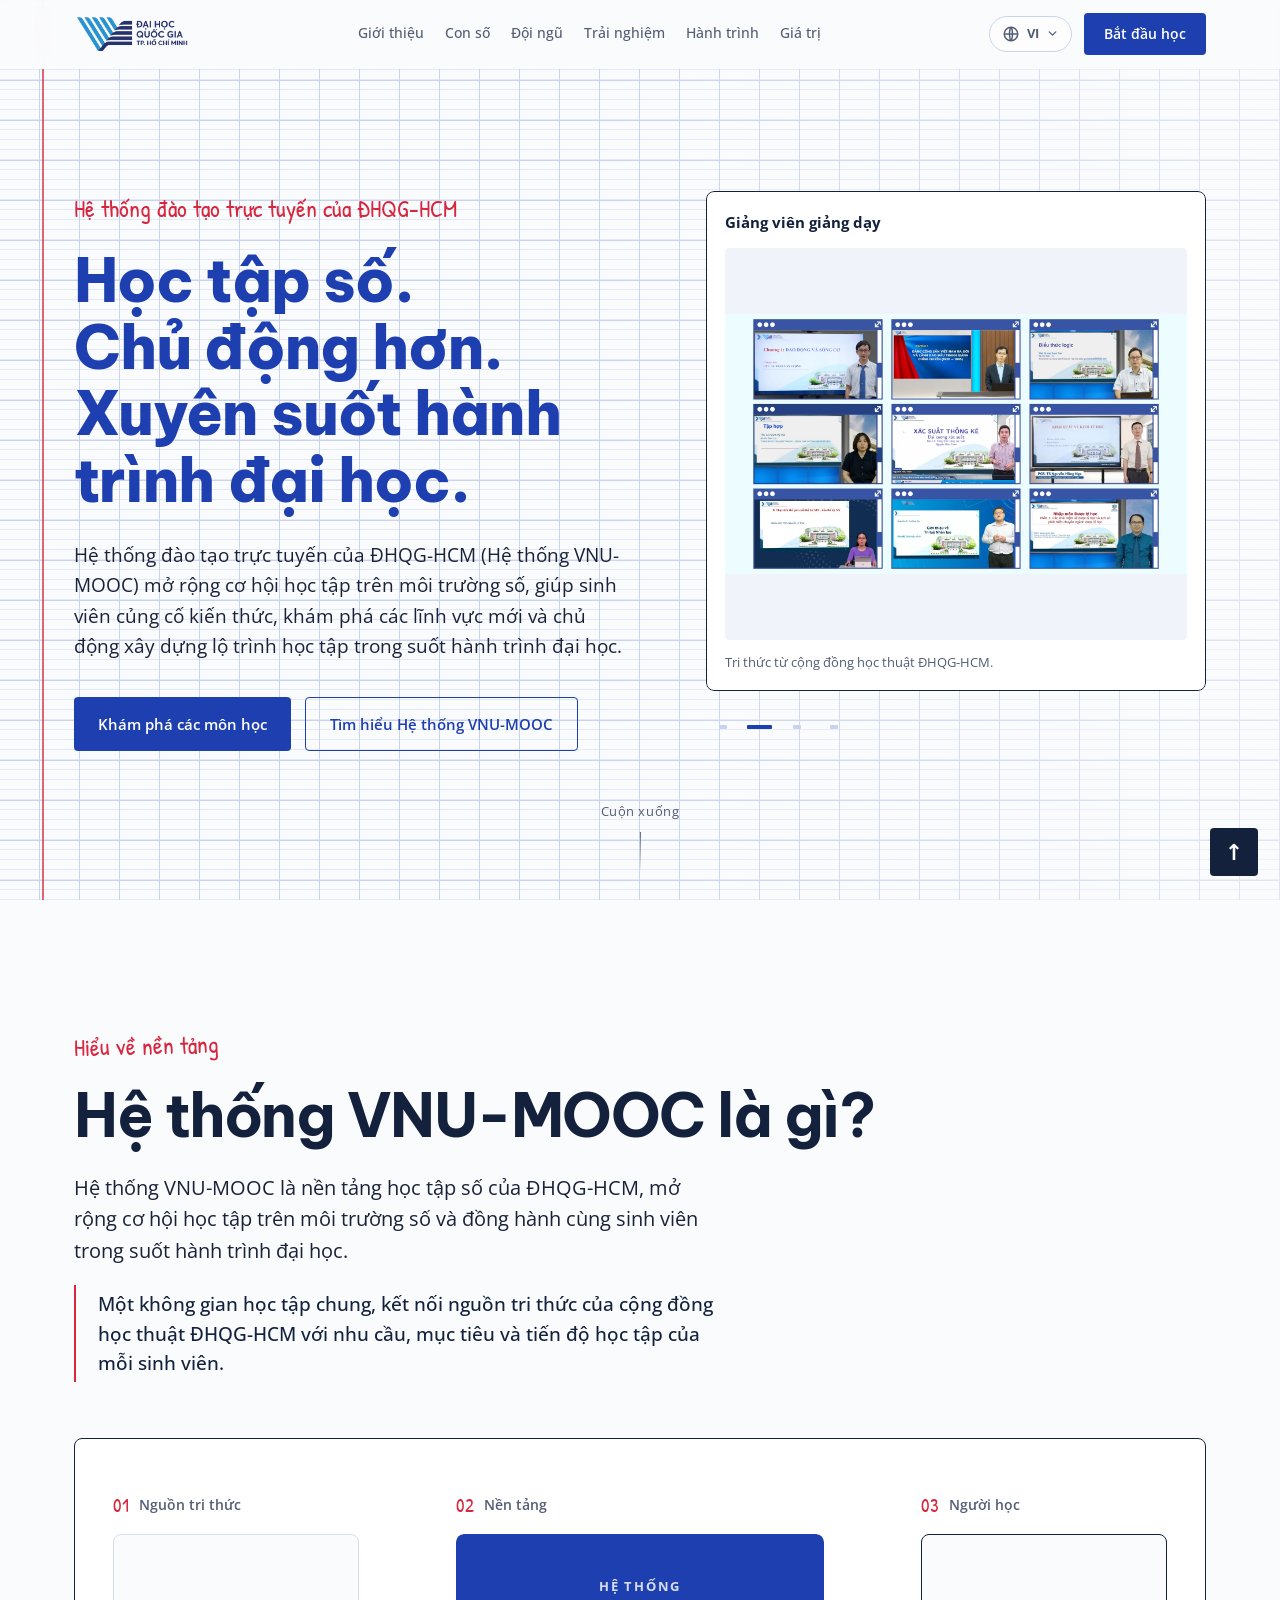
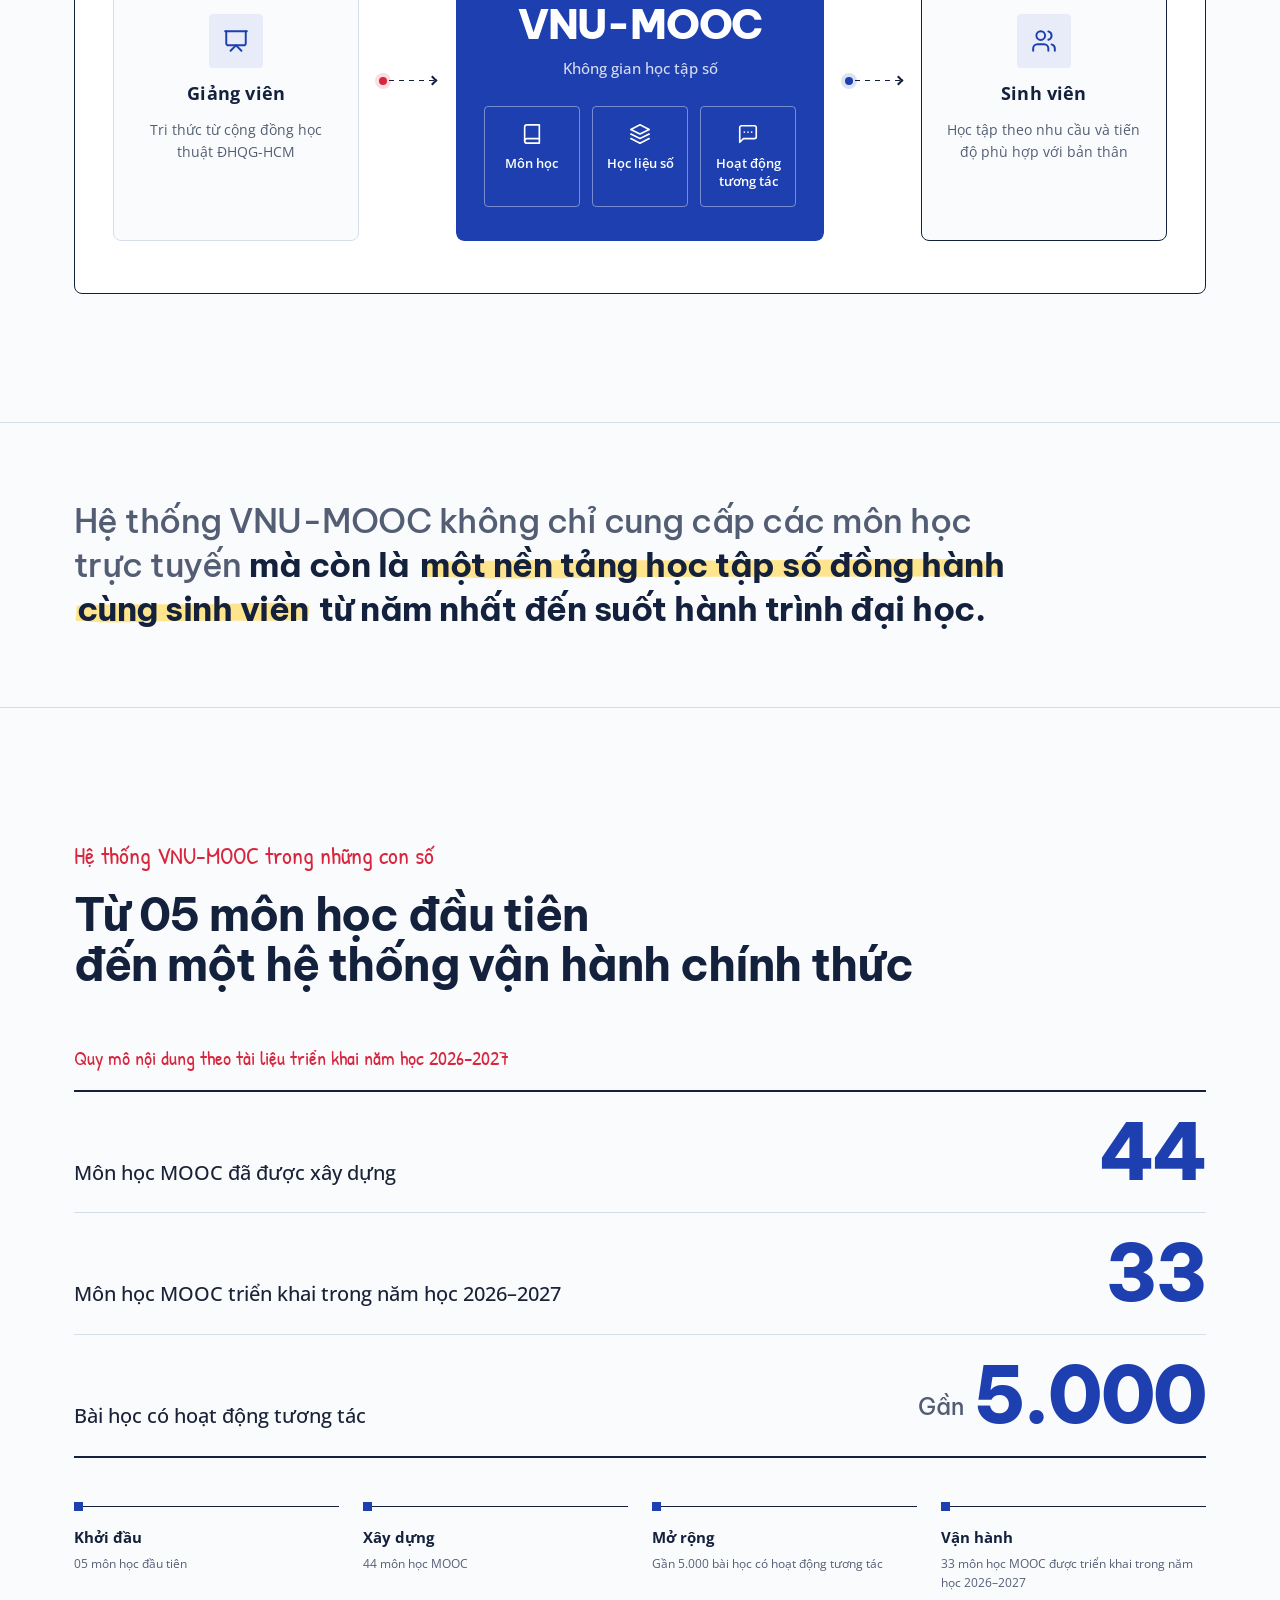
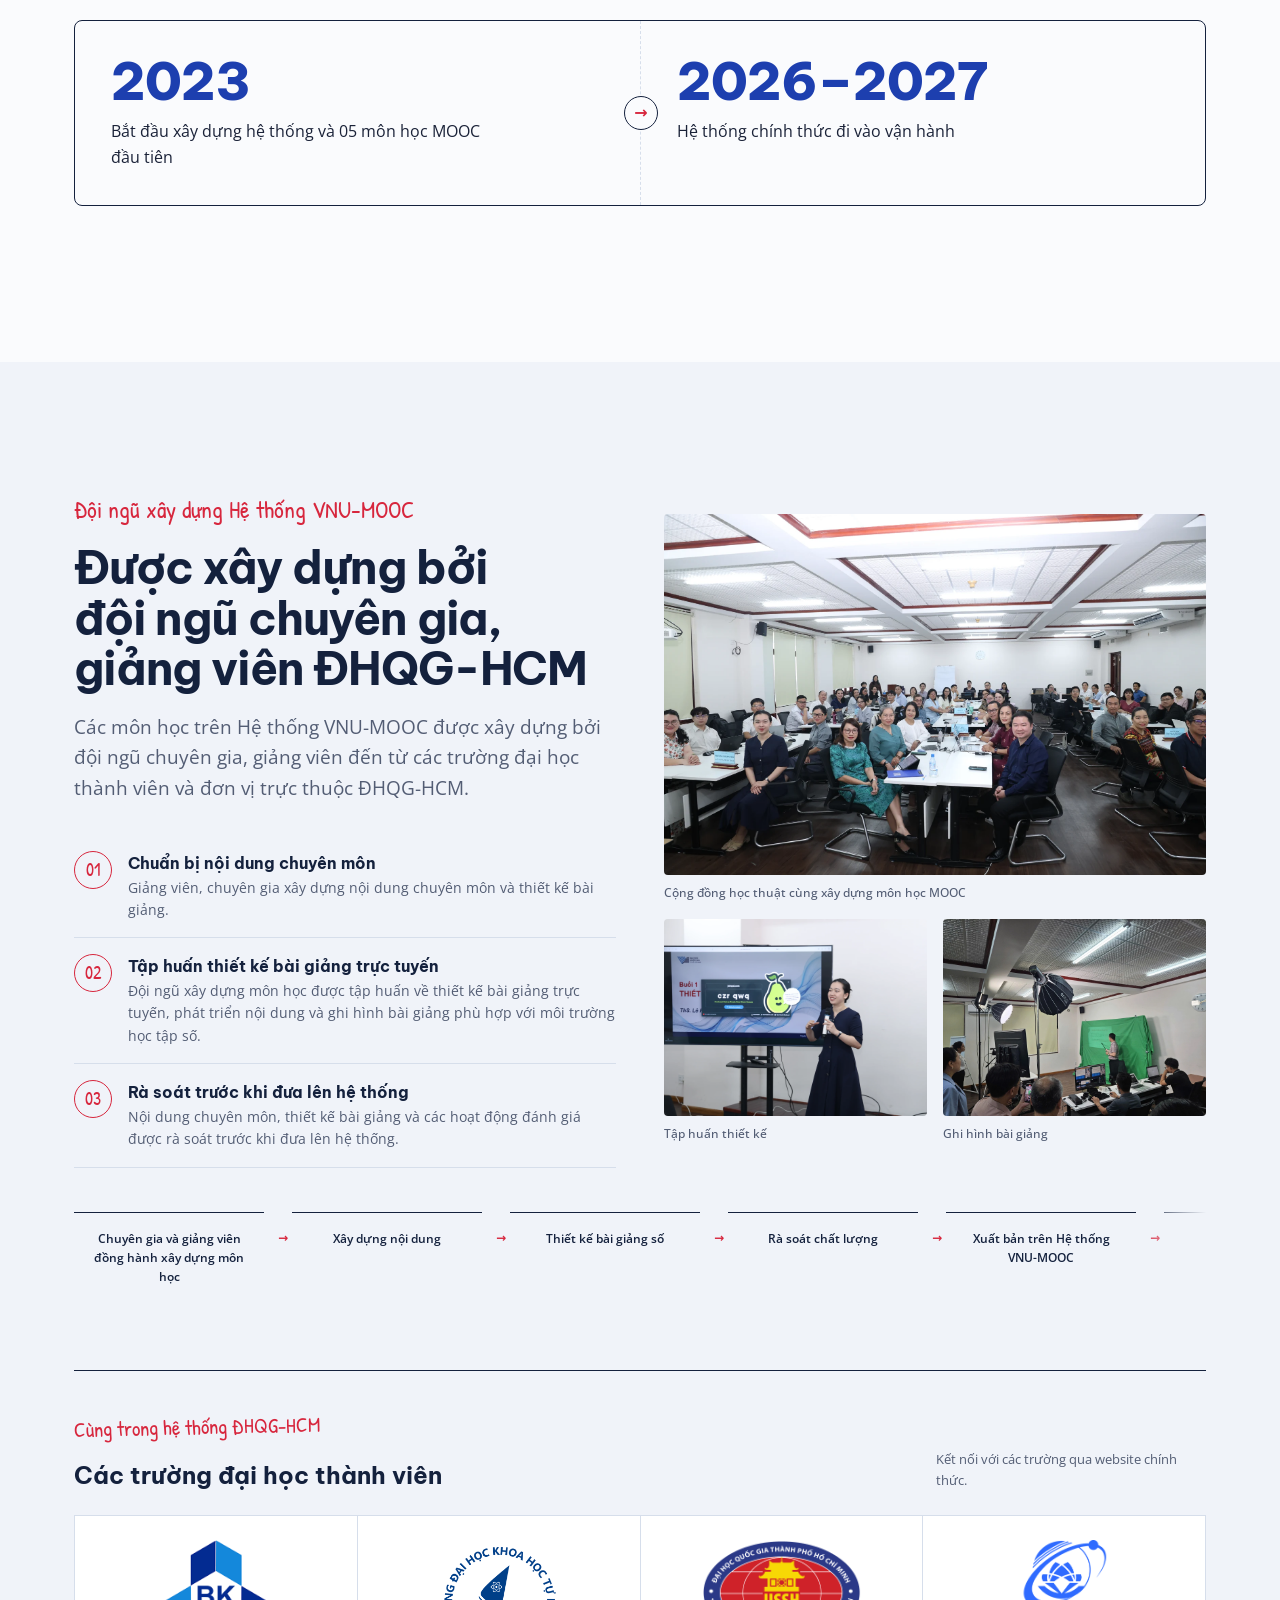
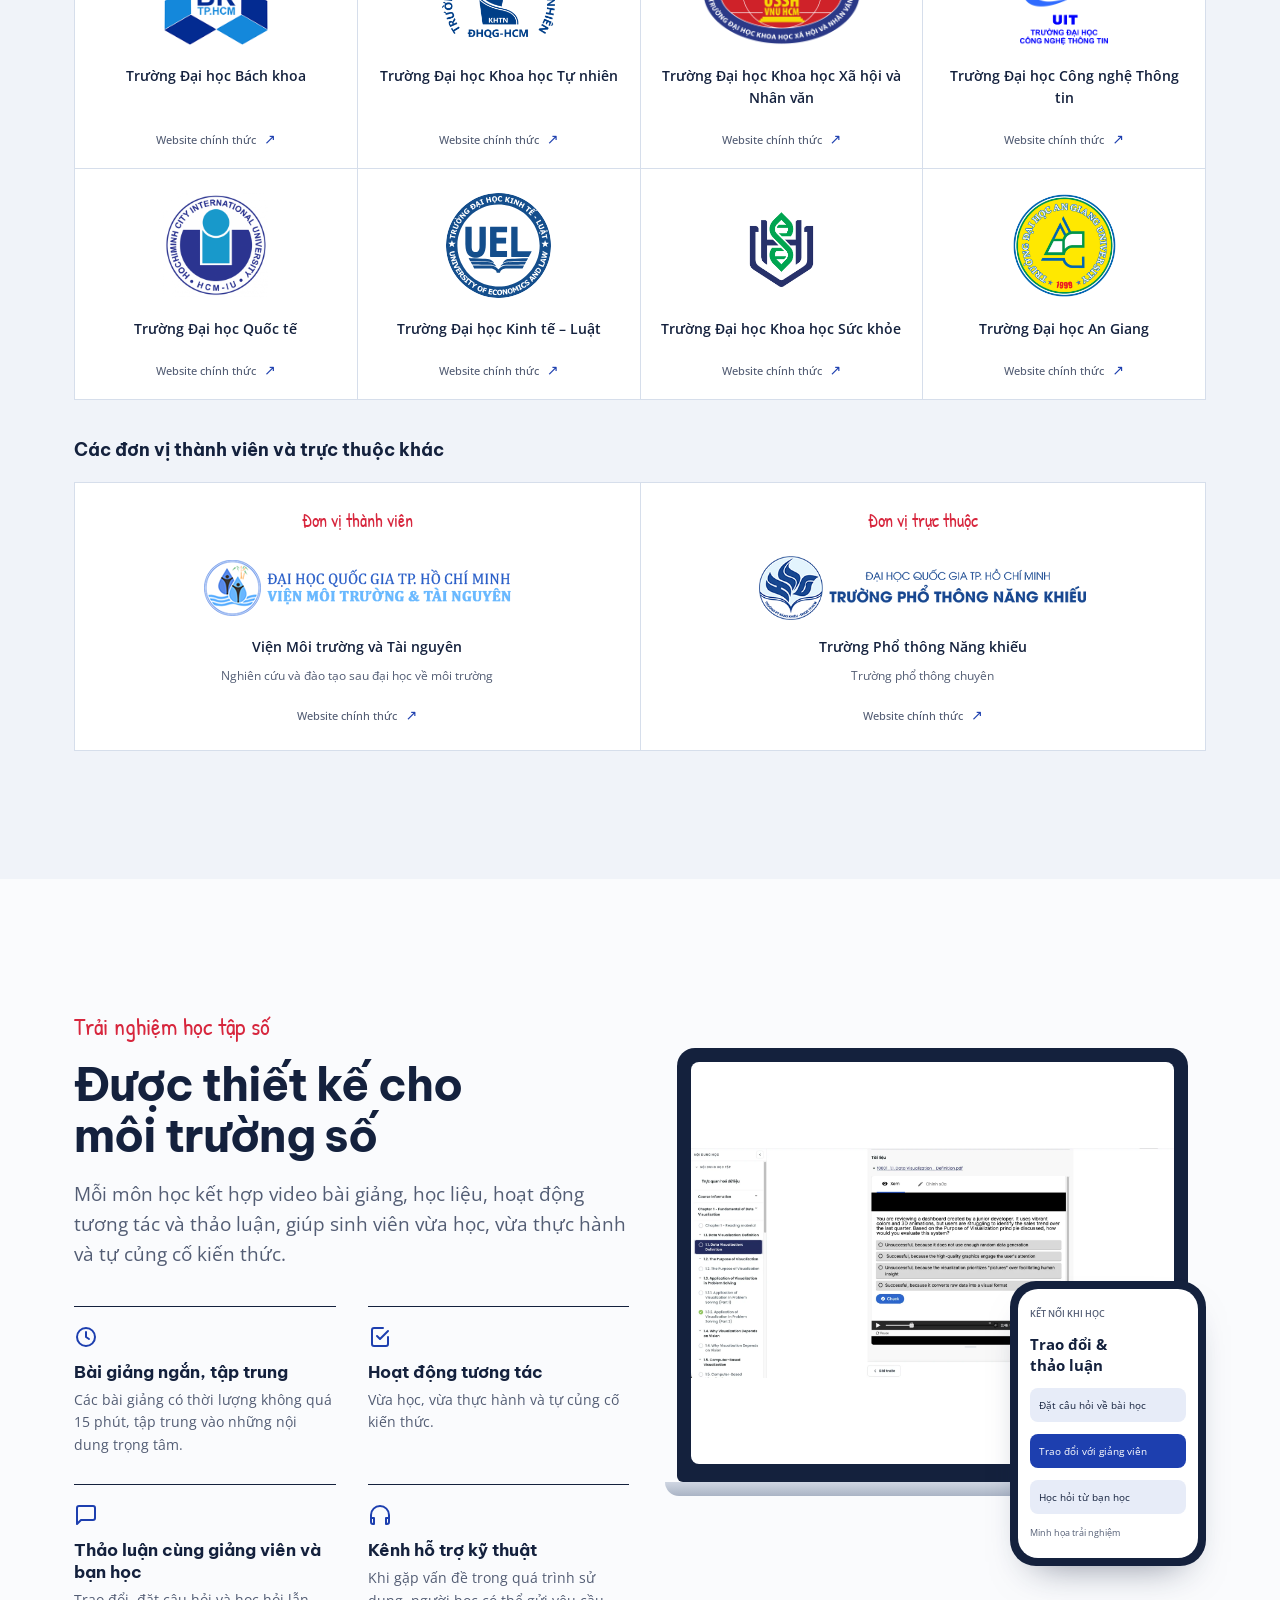
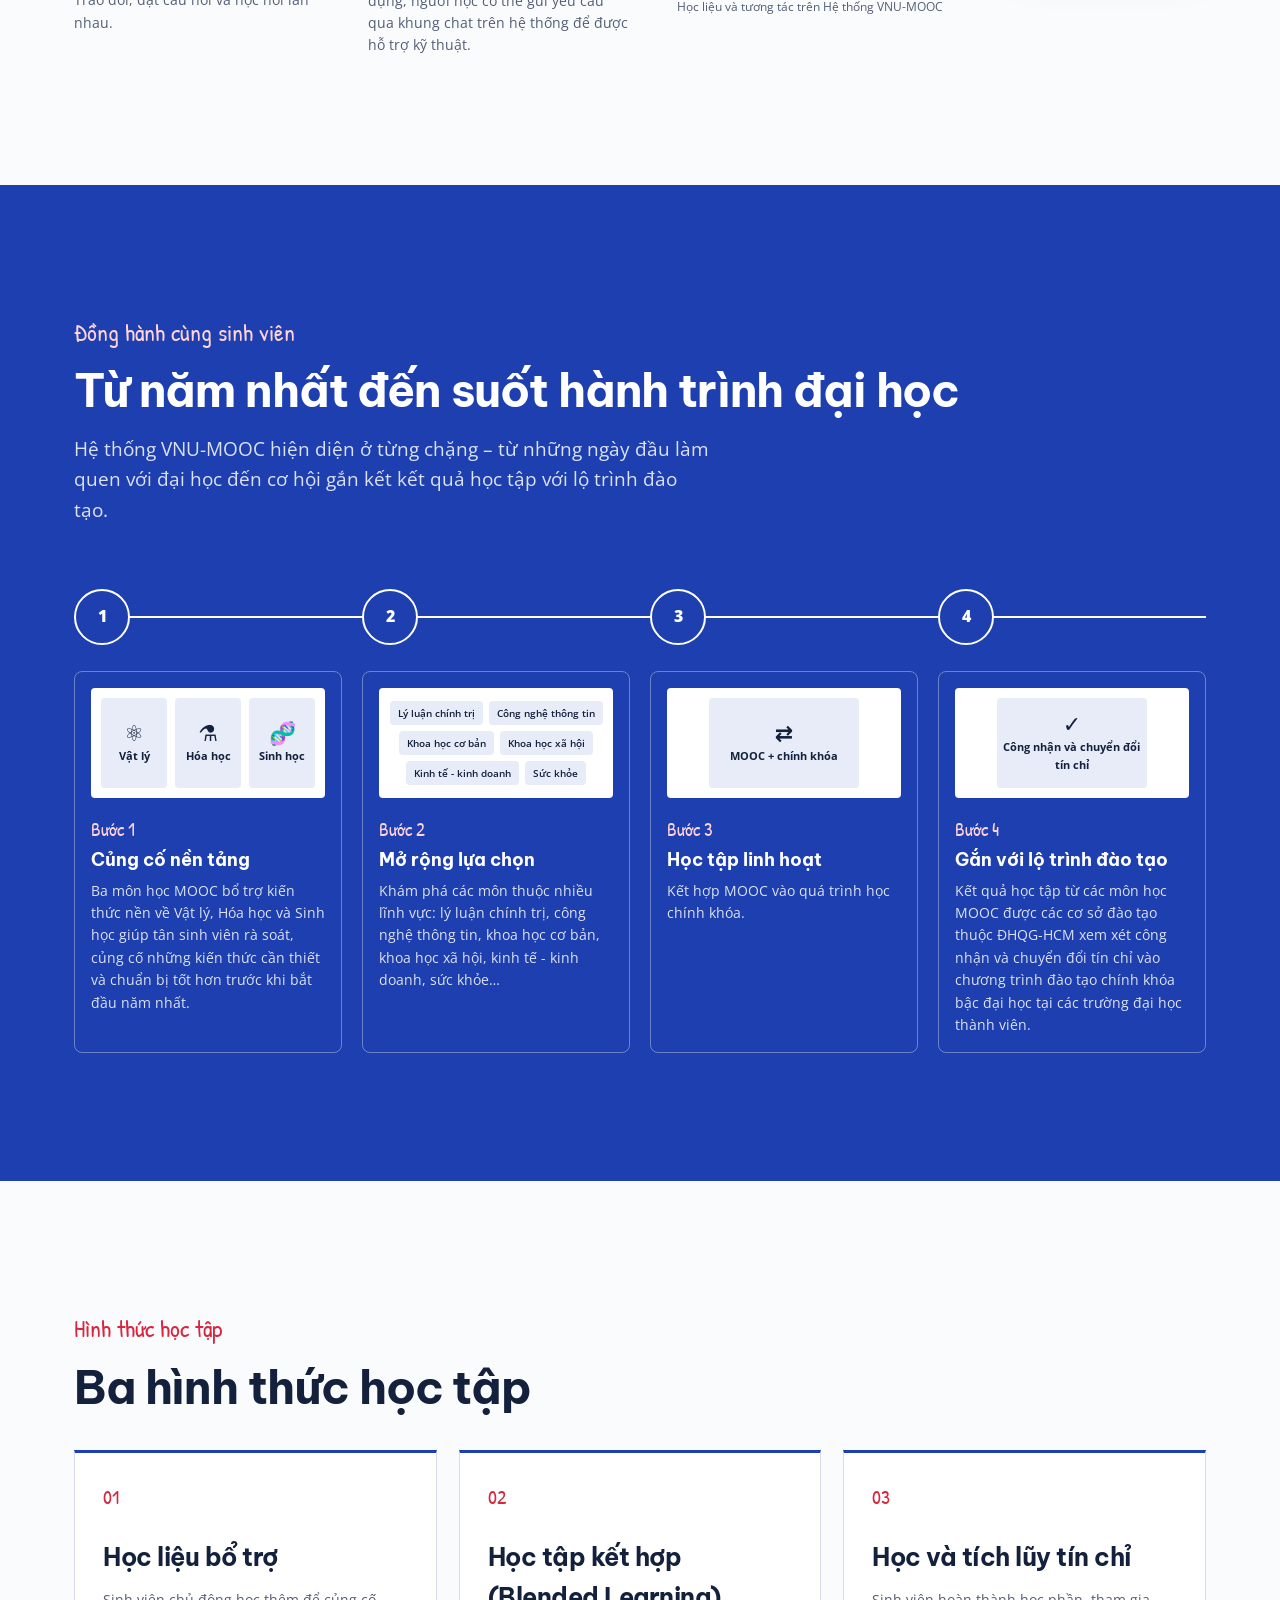
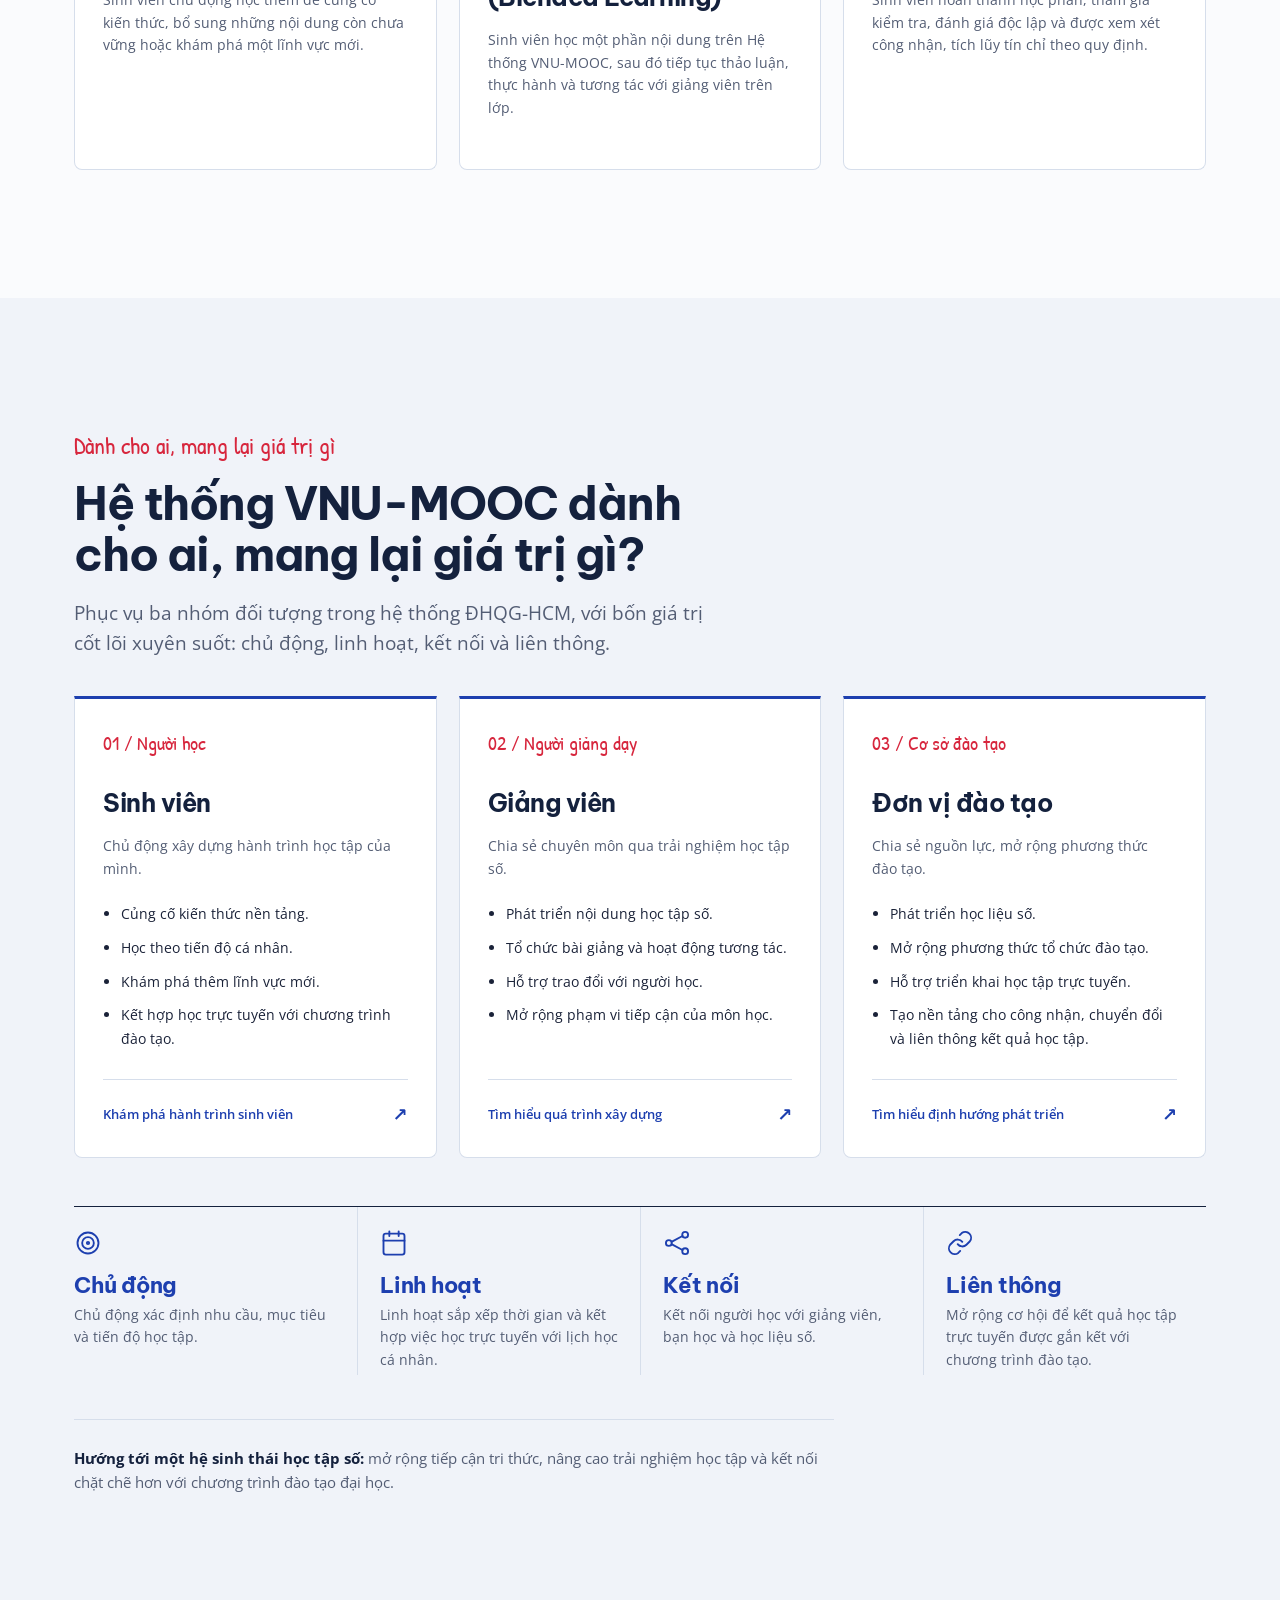
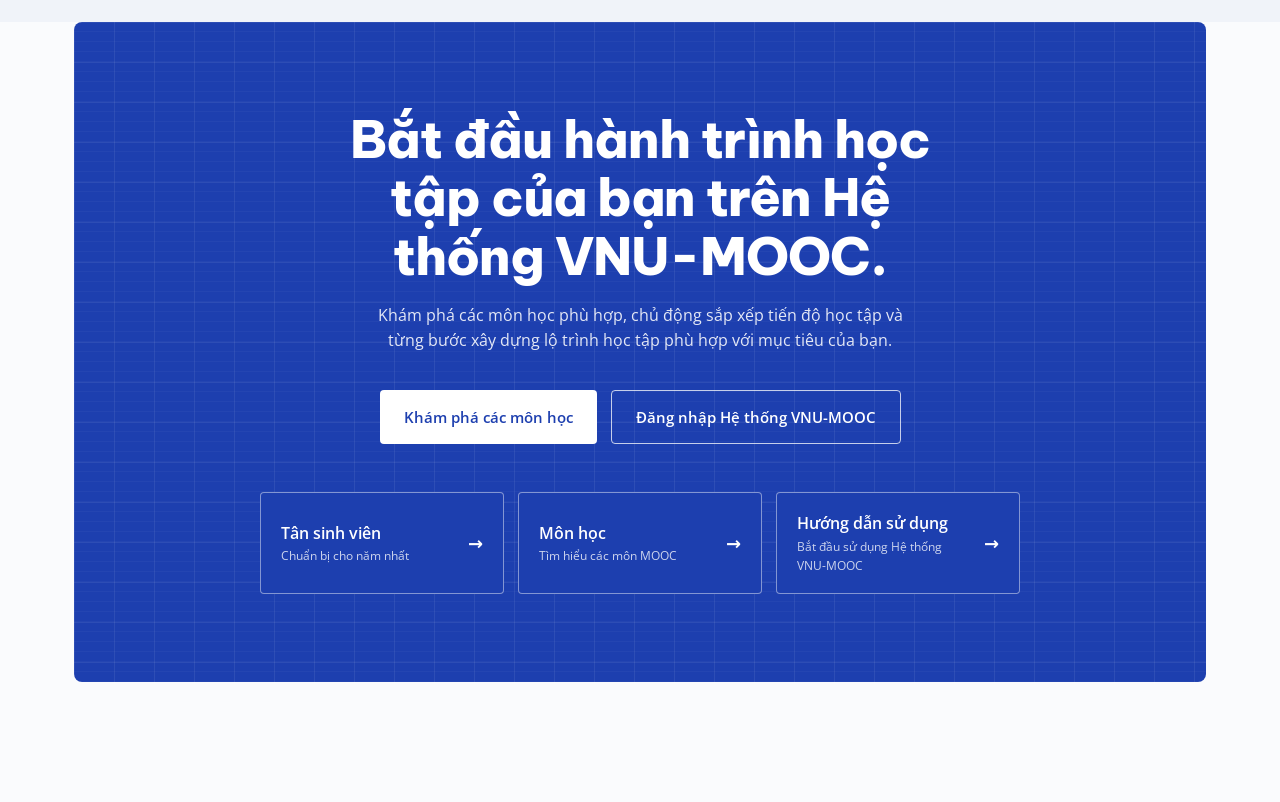
==== index.html @ 4d7b49a7 "Sửa chữ trang giới thiệu theo góp ý "Chỉnh sửa giao diện VNU-MOOC" - "Hệ thống VNU-MOOC", "Hệ thống " ====
<!DOCTYPE html>
<html lang="vi">
<head>
<meta charset="UTF-8">
<meta name="viewport" content="width=device-width, initial-scale=1.0">
<title>Giới thiệu Hệ thống VNU-MOOC</title>
<meta name="description" content="Hệ thống đào tạo trực tuyến của ĐHQG-HCM (Hệ thống VNU-MOOC) – nền tảng học tập số đồng hành cùng sinh viên suốt hành trình đại học.">
<link rel="icon" type="image/png" href="assets/about/logos/VNUHCM2.png">
<link rel="preconnect" href="https://fonts.googleapis.com">
<link rel="preconnect" href="https://fonts.gstatic.com" crossorigin>
<link href="https://fonts.googleapis.com/css2?family=Be+Vietnam+Pro:wght@400;600;700;800&family=Open+Sans:wght@300..800&family=Patrick+Hand&display=swap" rel="stylesheet">
<style>
  :root{
    --font-body:"Open Sans","Google Sans","Inter",system-ui,-apple-system,sans-serif;
    --font-display:"Be Vietnam Pro","Google Sans","Inter",system-ui,-apple-system,sans-serif;
    --navy:#14213d;
    --blue:#1d3faf;
    --blue-2:#3d63d6;
    --sky:#e7ecf8;
    --accent:#d7263d;
    --accent-2:#ffe27a;
    --ink:#1a2238;
    --muted:#535d74;
    --line:#d6deeb;
    --rule:#c9d3ee;
    --bg:#fafbfd;
    --bg-soft:#f0f3f9;
    --radius:20px;
    --max:1180px;
  }
  *{box-sizing:border-box;margin:0;padding:0}
  html{scroll-behavior:smooth}
  body{font-family:var(--font-body);color:var(--ink);background:var(--bg);line-height:1.6;-webkit-font-smoothing:antialiased;overflow-x:hidden}
  img{max-width:100%;display:block}
  a{color:inherit;text-decoration:none}
  .wrap{max-width:var(--max);margin:0 auto;padding:0 24px}
  .eyebrow{display:inline-flex;align-items:center;gap:10px;font-size:13px;font-weight:700;letter-spacing:.14em;text-transform:uppercase;color:var(--blue)}
  .eyebrow::before{content:"";width:28px;height:2px;background:currentColor}
  h2.title{font-size:clamp(28px,4vw,46px);line-height:1.15;font-weight:800;letter-spacing:-.02em;margin:14px 0 18px;text-wrap:balance}
  .lead{font-size:clamp(16px,1.6vw,19px);color:var(--muted);max-width:640px}
  section{padding:clamp(72px,10vw,128px) 0;position:relative}

  /* reveal */
  .js-ready .reveal{opacity:0;transform:translateY(28px);transition:opacity .8s ease,transform .8s cubic-bezier(.2,.7,.2,1)}
  .js-ready .reveal.in{opacity:1;transform:none}
  .d1{transition-delay:.1s}.d2{transition-delay:.2s}.d3{transition-delay:.3s}.d4{transition-delay:.4s}
  @media (prefers-reduced-motion:reduce){.reveal{opacity:1;transform:none;transition:none}html{scroll-behavior:auto}}

  /* NAV */
  .nav{position:fixed;inset:0 0 auto 0;z-index:50;transition:background .3s,box-shadow .3s}
  .nav .wrap{display:flex;align-items:center;justify-content:space-between;height:68px}
  .logo{display:flex;align-items:center;background:#fff;border-radius:12px;padding:6px 12px}
  .logo img{height:38px;width:auto;display:block}
  .nav-links{display:flex;gap:28px;font-size:14px;font-weight:500;color:rgba(255,255,255,.85)}
  .nav-links a:hover{color:#fff}
  .nav.scrolled{background:rgba(255,255,255,.92);backdrop-filter:blur(12px);box-shadow:0 1px 0 var(--line)}
  .nav.scrolled .logo{color:var(--navy)}
  .nav.scrolled .nav-links{color:var(--muted)}
  .nav.scrolled .nav-links a:hover{color:var(--blue)}
  .btn{display:inline-flex;align-items:center;gap:10px;padding:14px 26px;border-radius:999px;font-weight:600;font-size:15px;transition:transform .2s,box-shadow .2s,background .2s;cursor:pointer;border:0}
  .btn:hover{transform:translateY(-2px)}
  .btn-primary{background:var(--accent);color:var(--navy);box-shadow:0 10px 30px -10px rgba(255,176,32,.7)}
  .btn-ghost{background:rgba(255,255,255,.1);color:#fff;border:1px solid rgba(255,255,255,.35)}
  .btn-ghost:hover{background:rgba(255,255,255,.18)}
  .nav .btn{padding:10px 20px;font-size:14px}
  .nav-actions{display:flex;align-items:center;gap:10px}
  .nw{white-space:nowrap}
  .vm-core-kicker{position:relative;display:block;margin-bottom:6px;color:rgba(255,255,255,.82);font-size:13px;font-weight:700;letter-spacing:.14em;text-transform:uppercase}
  .nav-lang{position:relative}
  .nav-lang>summary{list-style:none;display:inline-flex;align-items:center;gap:7px;cursor:pointer;padding:8px 12px;border:1px solid var(--rule);border-radius:999px;color:var(--muted);background:rgba(255,255,255,.6);font-size:13px;font-weight:700;line-height:1;transition:color .2s,border-color .2s}
  .nav-lang>summary::-webkit-details-marker{display:none}
  .nav-lang>summary:hover{color:var(--blue);border-color:var(--blue)}
  .nav-lang__globe{width:18px;height:18px;flex:none}
  .nav-lang__chev{width:13px;height:13px;flex:none;transition:transform .25s}
  .nav-lang[open] .nav-lang__chev{transform:rotate(180deg)}
  .nav-lang__pop{position:absolute;right:0;top:calc(100% + 8px);min-width:158px;background:#fff;border:1px solid var(--line);border-radius:12px;box-shadow:0 16px 40px -16px rgba(10,42,94,.35);padding:6px;display:flex;flex-direction:column;gap:2px;z-index:60}
  .nav-lang__pop a{padding:10px 12px;border-radius:8px;font-size:14px;font-weight:600;color:var(--ink)}
  .nav-lang__pop a:hover{background:var(--bg-soft);color:var(--blue)}
  .nav-lang__pop a.is-active{background:var(--sky);color:var(--blue)}
  @media (max-width:860px){.nav-links{display:none}}

  /* 01 HERO */
  .hero{min-height:100vh;min-height:100svh;display:flex;align-items:center;padding:120px 0 80px;color:#fff;overflow:hidden;
    background:radial-gradient(1200px 600px at 85% 20%,rgba(47,124,246,.55),transparent 60%),
               radial-gradient(800px 500px at 10% 90%,rgba(255,122,69,.28),transparent 60%),
               linear-gradient(160deg,#06173a 0%,var(--navy) 55%,#0e3a86 100%)}
  .hero::after{content:"";position:absolute;inset:0;background-image:linear-gradient(rgba(255,255,255,.05) 1px,transparent 1px),linear-gradient(90deg,rgba(255,255,255,.05) 1px,transparent 1px);background-size:56px 56px;mask-image:radial-gradient(ellipse at 70% 40%,#000 20%,transparent 70%);pointer-events:none}
  .hero-grid{display:grid;grid-template-columns:1.1fr .9fr;gap:56px;align-items:center;position:relative;z-index:1}
  .hero .eyebrow{color:var(--accent)}
  .hero h1{font-size:clamp(38px,6vw,72px);line-height:1.05;font-weight:800;letter-spacing:-.03em;margin:18px 0 24px}
  .hero h1 span{display:block}
  .hero h1 .hl{background:linear-gradient(90deg,var(--accent),var(--accent-2));-webkit-background-clip:text;background-clip:text;color:transparent}
  .hero p{font-size:clamp(16px,1.5vw,19px);color:rgba(255,255,255,.78);max-width:560px;margin-bottom:36px}
  .hero-cta{display:flex;flex-wrap:wrap;gap:14px}
  .scroll-hint{position:absolute;bottom:28px;left:50%;transform:translateX(-50%);z-index:1;font-size:12px;letter-spacing:.2em;text-transform:uppercase;color:rgba(255,255,255,.6);display:flex;flex-direction:column;align-items:center;gap:10px}
  .scroll-hint i{width:1px;height:40px;background:linear-gradient(rgba(255,255,255,.7),transparent);animation:drip 2s infinite}
  @keyframes drip{0%{transform:scaleY(0);transform-origin:top}50%{transform:scaleY(1);transform-origin:top}51%{transform-origin:bottom}100%{transform:scaleY(0);transform-origin:bottom}}

  /* hero visual: cycling story cards */
  .stage{position:relative;aspect-ratio:4/4.2;max-width:480px;margin-left:auto;width:100%;border-radius:28px;overflow:hidden;box-shadow:0 40px 80px -30px rgba(0,0,0,.5)}
  .scene{position:absolute;inset:0;border-radius:28px;padding:26px;background:rgba(255,255,255,.07);border:1px solid rgba(255,255,255,.16);backdrop-filter:blur(8px);display:flex;flex-direction:column;opacity:0;transform:translateX(104%);transition:opacity .6s cubic-bezier(.4,0,.2,1),transform .6s cubic-bezier(.4,0,.2,1)}
  .scene.active{opacity:1;transform:translateX(0)}
  .scene.prev{opacity:0;transform:translateX(-104%)}
  .scene-tag{font-size:12px;font-weight:600;letter-spacing:.1em;text-transform:uppercase;color:var(--accent);margin-bottom:14px}
  .scene-body{flex:1;border-radius:18px;background:rgba(255,255,255,.95);color:var(--ink);padding:20px;display:flex;flex-direction:column;gap:12px;overflow:hidden}
  .ph-video{flex:1;border-radius:12px;background:linear-gradient(135deg,#1c4aa0,#3a86ff);display:grid;place-items:center;position:relative;min-height:140px}
  .ph-video .play{width:62px;height:62px;border-radius:50%;background:rgba(255,255,255,.95);display:grid;place-items:center;box-shadow:0 10px 30px rgba(0,0,0,.25)}
  .ph-video .play::after{content:"";border-left:18px solid var(--blue);border-top:11px solid transparent;border-bottom:11px solid transparent;margin-left:5px}
  .ph-video .dur{position:absolute;right:10px;bottom:10px;font-size:11px;font-weight:600;background:rgba(0,0,0,.55);color:#fff;padding:3px 8px;border-radius:6px}
  .bar{height:10px;border-radius:6px;background:var(--line)}
  .bar.w70{width:70%}.bar.w50{width:50%}.bar.w85{width:85%}
  .quiz-q{font-weight:700;font-size:15px}
  .opt{display:flex;align-items:center;gap:10px;padding:11px 14px;border-radius:12px;border:1.5px solid var(--line);font-size:14px}
  .opt.ok{border-color:#22b573;background:#eafaf2}
  .opt b{width:22px;height:22px;border-radius:50%;border:1.5px solid currentColor;display:grid;place-items:center;font-size:11px;flex:none;color:var(--muted)}
  .opt.ok b{background:#22b573;border-color:#22b573;color:#fff}
  .person{display:flex;align-items:center;gap:12px}
  .avatar{width:44px;height:44px;border-radius:50%;flex:none;background:linear-gradient(135deg,var(--accent),var(--accent-2));display:grid;place-items:center;font-weight:700;color:#fff}
  .avatar.b{background:linear-gradient(135deg,var(--blue-2),var(--blue))}
  .avatar.g{background:linear-gradient(135deg,#22b573,#0c8a55)}
  .course-row{display:flex;gap:10px;align-items:center;padding:10px;border-radius:12px;background:var(--bg-soft)}
  .course-thumb{width:48px;height:40px;border-radius:8px;flex:none}
  .progress{height:6px;border-radius:4px;background:var(--line);overflow:hidden;margin-top:6px}
  .progress i{display:block;height:100%;background:var(--blue-2);border-radius:4px}
  .dots{position:absolute;bottom:-34px;left:0;display:flex;gap:8px}
  .dots span{width:8px;height:8px;border-radius:4px;background:rgba(255,255,255,.3);transition:width .4s,background .4s}
  .dots span.on{width:26px;background:var(--accent)}
  @media (max-width:960px){.hero-grid{grid-template-columns:1fr}.stage{margin:20px auto 30px;max-width:420px}}

  /* manifesto */
  .manifesto{padding:clamp(60px,8vw,96px) 0;background:var(--bg-soft);text-align:center}
  .manifesto p{font-size:clamp(22px,3vw,34px);font-weight:700;line-height:1.35;letter-spacing:-.015em;max-width:900px;margin:0 auto;text-wrap:balance}
  .manifesto p em{font-style:normal;color:var(--muted);font-weight:500}
  .manifesto p strong{color:var(--blue)}

  /* 02 NUMBERS */
  .numbers-head{display:flex;justify-content:space-between;align-items:end;gap:40px;flex-wrap:wrap;margin-bottom:56px}
  .milestones{display:grid;grid-template-columns:1fr 1fr;gap:0;position:relative;margin-bottom:28px;border-radius:var(--radius);background:var(--navy);color:#fff;overflow:hidden}
  .milestone{padding:34px 36px;position:relative}
  .milestone + .milestone{border-left:1px dashed rgba(255,255,255,.25)}
  .milestone .yr{font-size:clamp(34px,4.5vw,52px);font-weight:800;letter-spacing:-.02em;line-height:1;color:var(--accent)}
  .milestone p{color:rgba(255,255,255,.8);margin-top:12px;max-width:380px}
  .milestone .arrow{position:absolute;right:-18px;top:50%;transform:translateY(-50%);width:36px;height:36px;border-radius:50%;background:var(--accent);color:var(--navy);display:grid;place-items:center;font-weight:800;z-index:2}
  .stats{display:grid;grid-template-columns:repeat(3,1fr);gap:20px}
  .stat{padding:36px 32px;border-radius:var(--radius);background:var(--bg);border:1px solid var(--line);position:relative;overflow:hidden}
  .stat::before{content:"";position:absolute;left:0;top:0;height:4px;width:100%;background:linear-gradient(90deg,var(--blue),var(--blue-2))}
  .stat:nth-child(3)::before{background:linear-gradient(90deg,var(--accent),var(--accent-2))}
  .stat .num{font-size:clamp(56px,7vw,88px);font-weight:800;letter-spacing:-.04em;line-height:1;color:var(--navy);font-variant-numeric:tabular-nums}
  .stat .num small{font-size:.38em;font-weight:700;letter-spacing:0;color:var(--muted);display:block;margin-bottom:6px}
  .stat p{margin-top:14px;color:var(--muted);font-weight:500}
  @media (max-width:860px){.milestones,.stats{grid-template-columns:1fr}.milestone + .milestone{border-left:0;border-top:1px dashed rgba(255,255,255,.25)}.milestone .arrow{right:auto;left:36px;top:auto;bottom:-18px;transform:rotate(90deg)}}

  /* 03 COMMUNITY */
  .community{background:var(--bg-soft)}
  .community-grid{display:grid;grid-template-columns:1fr 1fr;gap:64px;align-items:center}
  .collage{display:grid;grid-template-columns:repeat(3,1fr);grid-auto-rows:120px;gap:14px}
  .ph{border-radius:18px;position:relative;overflow:hidden;display:flex;align-items:flex-end;padding:14px;color:#fff;font-size:12px;font-weight:600}
  .ph::after{content:"";position:absolute;inset:0;background:linear-gradient(transparent 40%,rgba(0,0,0,.35))}
  .ph span{position:relative;z-index:1}
  .ph .sil{position:absolute;left:50%;bottom:-10%;transform:translateX(-50%);width:56%;aspect-ratio:1/1.2}
  .ph .sil::before{content:"";position:absolute;left:50%;top:0;transform:translateX(-50%);width:46%;aspect-ratio:1;border-radius:50%;background:rgba(255,255,255,.35)}
  .ph .sil::after{content:"";position:absolute;left:0;right:0;bottom:0;height:52%;border-radius:50% 50% 0 0;background:rgba(255,255,255,.35)}
  .c1{grid-row:span 2;background:linear-gradient(160deg,#2f7cf6,#0a2a5e)}
  .c2{background:linear-gradient(160deg,#ffb020,#ff7a45)}
  .c3{background:linear-gradient(160deg,#22b573,#0c6e46)}
  .c4{grid-column:span 2;background:linear-gradient(160deg,#6c5ce7,#2d2a7a)}
  .c5{background:linear-gradient(160deg,#1552b5,#34a0ff)}
  .c6{grid-column:span 2;background:linear-gradient(160deg,#0a2a5e,#1c4aa0)}
  .process{margin-top:32px;display:grid;gap:14px}
  .step{display:flex;gap:16px;align-items:flex-start;padding:18px 20px;border-radius:16px;background:#fff;border:1px solid var(--line)}
  .step .n{flex:none;width:36px;height:36px;border-radius:10px;background:var(--sky);color:var(--blue);font-weight:800;display:grid;place-items:center;font-size:14px}
  .step h3{font-size:16px;font-weight:700}
  .step p{font-size:14px;color:var(--muted)}
  .logo-strip{margin-top:72px;border-top:1px solid var(--line);padding-top:36px;overflow:hidden;mask-image:linear-gradient(90deg,transparent,#000 10%,#000 90%,transparent)}
  .logo-strip small{display:block;text-align:center;color:var(--muted);font-size:13px;margin-bottom:22px;letter-spacing:.08em;text-transform:uppercase;font-weight:600}
  .marquee{display:flex;gap:18px;width:max-content;animation:marq 38s linear infinite}
  .marquee span{white-space:nowrap;padding:14px 24px;border-radius:14px;background:#fff;border:1px solid var(--line);font-weight:600;color:var(--navy);font-size:14px}
  @keyframes marq{to{transform:translateX(-50%)}}
  @media (max-width:960px){.community-grid{grid-template-columns:1fr;gap:48px}}

  /* 04 EXPERIENCE */
  .exp-grid{display:grid;grid-template-columns:1.05fr .95fr;gap:64px;align-items:center}
  .devices{position:relative;padding-bottom:40px}
  .laptop{background:#1b2436;border-radius:18px 18px 6px 6px;padding:14px 14px 18px;box-shadow:0 40px 80px -30px rgba(10,42,94,.45)}
  .screen{background:#fff;border-radius:8px;overflow:hidden;aspect-ratio:16/10;display:grid;grid-template-columns:1.6fr 1fr}
  .screen-main{padding:14px;display:flex;flex-direction:column;gap:10px;border-right:1px solid var(--line)}
  .screen-side{padding:14px;display:flex;flex-direction:column;gap:8px;background:var(--bg-soft)}
  .laptop-base{height:14px;background:linear-gradient(#cfd6e2,#aab4c5);border-radius:0 0 18px 18px;margin:0 -30px}
  .chip{font-size:10px;font-weight:700;padding:4px 8px;border-radius:6px;background:var(--sky);color:var(--blue);width:max-content}
  .lesson{display:flex;gap:8px;align-items:center;font-size:10px;color:var(--muted);padding:6px 8px;border-radius:6px;background:#fff}
  .lesson i{width:8px;height:8px;border-radius:50%;background:var(--line);flex:none}
  .lesson.done i{background:#22b573}
  .lesson.now{outline:1.5px solid var(--blue-2);color:var(--ink);font-weight:600}
  .lesson.now i{background:var(--blue-2)}
  .phone{position:absolute;right:-10px;bottom:0;width:34%;min-width:150px;background:#1b2436;border-radius:26px;padding:8px;box-shadow:0 30px 60px -20px rgba(10,42,94,.5)}
  .phone-screen{background:#fff;border-radius:20px;padding:14px 12px;display:flex;flex-direction:column;gap:8px;aspect-ratio:9/17}
  .msg{font-size:10px;padding:8px 10px;border-radius:12px;background:var(--bg-soft);line-height:1.4}
  .msg.me{background:var(--blue-2);color:#fff;align-self:flex-end;border-bottom-right-radius:4px}
  .msg.t{border-bottom-left-radius:4px}
  .msg b{display:block;font-size:9px;opacity:.7;margin-bottom:2px}
  .features{display:grid;grid-template-columns:1fr 1fr;gap:16px;margin-top:36px}
  .feat{padding:24px;border-radius:18px;border:1px solid var(--line);background:#fff;transition:border-color .25s,box-shadow .25s,transform .25s}
  .feat:hover{border-color:var(--blue-2);box-shadow:0 16px 40px -20px rgba(21,82,181,.35);transform:translateY(-3px)}
  .feat .ic{width:44px;height:44px;border-radius:12px;display:grid;place-items:center;margin-bottom:16px;background:var(--sky);color:var(--blue)}
  .feat .ic svg{width:22px;height:22px}
  .feat h3{font-size:17px;font-weight:700;margin-bottom:6px;line-height:1.3}
  .feat p{font-size:14px;color:var(--muted)}
  @media (max-width:960px){.exp-grid{grid-template-columns:1fr}.devices{order:-1;max-width:560px;margin:0 auto;width:100%}}
  @media (max-width:560px){.features{grid-template-columns:1fr}.phone{right:0}.laptop-base{margin:0 -8px}}

  /* 05 JOURNEY */
  .journey{background:var(--navy);color:#fff;overflow:hidden}
  .journey .eyebrow{color:var(--accent)}
  .journey .lead{color:rgba(255,255,255,.72)}
  .timeline{position:relative;display:grid;grid-template-columns:repeat(4,1fr);gap:24px;margin-top:64px}
  .timeline::before{content:"";position:absolute;left:0;right:0;top:27px;height:2px;background:rgba(255,255,255,.15)}
  .timeline .track{position:absolute;left:0;top:27px;height:2px;width:0;background:linear-gradient(90deg,var(--accent),var(--accent-2));transition:width 1.8s cubic-bezier(.3,.7,.2,1)}
  .timeline.in .track{width:100%}
  .tstep{position:relative}
  .tdot{width:56px;height:56px;border-radius:50%;background:var(--navy);border:2px solid var(--accent);display:grid;place-items:center;font-weight:800;color:var(--accent);position:relative;z-index:1;margin-bottom:26px}
  .tcard{background:rgba(255,255,255,.06);border:1px solid rgba(255,255,255,.12);border-radius:18px;padding:18px;height:calc(100% - 82px)}
  .tthumb{height:110px;border-radius:12px;margin-bottom:16px;display:flex;align-items:center;justify-content:center;gap:8px;padding:10px}
  .tthumb.s1{background:linear-gradient(135deg,#1c4aa0,#2f7cf6)}
  .tthumb.s2{background:linear-gradient(135deg,#6c5ce7,#a29bfe);height:auto;min-height:110px}
  .tthumb.s3{background:linear-gradient(135deg,#0c8a55,#22b573)}
  .tthumb.s4{background:linear-gradient(135deg,#ff7a45,#ffb020)}
  .subj{flex:1;height:100%;border-radius:10px;background:rgba(255,255,255,.18);display:flex;flex-direction:column;align-items:center;justify-content:center;font-size:12px;font-weight:700;gap:4px}
  .subj big{font-size:22px;line-height:1}
  .tags{display:flex;flex-wrap:wrap;gap:6px;justify-content:center}
  .tags em{font-style:normal;font-size:10px;font-weight:600;padding:4px 8px;border-radius:999px;background:rgba(255,255,255,.22)}
  .tstep small{font-size:12px;font-weight:700;letter-spacing:.12em;text-transform:uppercase;color:var(--accent)}
  .tstep h3{font-size:19px;font-weight:700;margin:4px 0 8px;line-height:1.3}
  .tstep p{font-size:14px;color:rgba(255,255,255,.72)}
  @media (max-width:960px){
    .timeline{grid-template-columns:1fr;gap:28px;padding-left:76px}
    .timeline::before,.timeline .track{left:27px;top:0;bottom:0;width:2px;height:auto}
    .timeline .track{height:0;bottom:auto;transition:height 1.8s cubic-bezier(.3,.7,.2,1)}
    .timeline.in .track{width:2px;height:100%}
    .tdot{position:absolute;left:-76px;top:0;margin:0}
    .tcard{height:auto}
  }

  /* Giá trị cốt lõi — dải thẻ gọn trong section "dành cho ai / giá trị gì" */
  .pillars{display:grid;grid-template-columns:repeat(4,1fr);gap:16px;margin-top:48px}
  .pillar{position:relative;border-radius:18px;min-height:210px;padding:20px;display:flex;flex-direction:column;justify-content:flex-end;color:#fff;overflow:hidden;isolation:isolate;transition:transform .35s}
  .pillar:hover{transform:translateY(-4px)}
  .pillar::before{content:"";position:absolute;inset:0;z-index:-1;transition:transform .6s}
  .pillar:hover::before{transform:scale(1.06)}
  .pillar::after{content:"";position:absolute;inset:0;z-index:-1;background:linear-gradient(transparent 30%,rgba(6,23,58,.75))}
  .p1::before{background:radial-gradient(circle at 70% 25%,rgba(255,255,255,.25) 0 60px,transparent 61px),linear-gradient(160deg,#2f7cf6,#0a2a5e)}
  .p2::before{background:radial-gradient(circle at 30% 30%,rgba(255,255,255,.22) 0 80px,transparent 81px),linear-gradient(160deg,#ffb020,#e0512a)}
  .p3::before{background:radial-gradient(circle at 25% 25%,rgba(255,255,255,.25) 0 30px,transparent 31px),radial-gradient(circle at 70% 35%,rgba(255,255,255,.2) 0 40px,transparent 41px),linear-gradient(160deg,#22b573,#0a4f33)}
  .p4::before{background:repeating-linear-gradient(135deg,rgba(255,255,255,.08) 0 14px,transparent 14px 28px),linear-gradient(160deg,#6c5ce7,#241f63)}
  .pillar .idx{position:absolute;top:16px;left:18px;font-size:12px;font-weight:700;opacity:.8}
  .pillar .icon-lg{position:absolute;top:14px;right:16px;width:30px;height:30px;opacity:.9}
  .pillar h3{font-size:clamp(16px,1.4vw,19px);font-weight:800;letter-spacing:.02em;line-height:1.15;margin-bottom:6px}
  .pillar p{font-size:13px;color:rgba(255,255,255,.88)}
  .vision-note{margin-top:44px;padding-top:26px;border-top:1px solid var(--line);font-size:15px;color:var(--muted);max-width:760px}
  .vision-note strong{color:var(--navy);font-weight:700}
  @media (max-width:1024px){.pillars{grid-template-columns:1fr 1fr}.pillar{min-height:180px}}
  @media (max-width:560px){.pillars{grid-template-columns:1fr}.pillar{min-height:150px}}

  /* 07 CTA */
  .cta{padding:0 0 clamp(72px,10vw,120px)}
  .cta-box{border-radius:32px;padding:clamp(48px,7vw,88px) clamp(24px,5vw,72px);color:#fff;text-align:center;position:relative;overflow:hidden;
    background:radial-gradient(600px 300px at 90% 0%,rgba(255,176,32,.35),transparent 60%),radial-gradient(700px 400px at 0% 100%,rgba(47,124,246,.55),transparent 60%),linear-gradient(135deg,#06173a,#0e3a86)}
  .cta-box h2{color:white;font-size:clamp(28px,4.4vw,52px);font-weight:800;letter-spacing:-.02em;line-height:1.12;max-width:780px;margin:0 auto 18px;text-wrap:balance}
  .cta-box > p{color:rgba(255,255,255,.75);max-width:560px;margin:0 auto 36px}
  .cta-btns{display:flex;justify-content:center;flex-wrap:wrap;gap:14px}
  .shortcuts{display:grid;grid-template-columns:repeat(3,1fr);gap:14px;max-width:760px;margin:48px auto 0}
  .shortcut{display:flex;align-items:center;justify-content:space-between;gap:12px;padding:18px 20px;border-radius:16px;background:rgba(255,255,255,.08);border:1px solid rgba(255,255,255,.15);text-align:left;font-weight:600;transition:background .2s}
  .shortcut:hover{background:rgba(255,255,255,.16)}
  .shortcut small{display:block;font-weight:400;font-size:12px;color:rgba(255,255,255,.65)}
  .shortcut .go{font-size:18px;color:var(--accent)}
  @media (max-width:700px){.shortcuts{grid-template-columns:1fr}}

  .to-top{position:fixed;right:22px;bottom:24px;z-index:60;width:48px;height:48px;border-radius:50%;display:grid;place-items:center;background:var(--blue);color:#fff;font-size:22px;font-weight:700;box-shadow:0 12px 30px -10px rgba(21,82,181,.55);transition:transform .2s,background .2s,box-shadow .2s}
  .to-top:hover{transform:translateY(-3px);background:var(--navy);box-shadow:0 16px 36px -10px rgba(10,42,94,.55)}
</style>
<link rel="stylesheet" href="assets/about/about.css">
<link rel="stylesheet" href="assets/about/notebook.css">
</head>
<body>
<a class="skip-link" href="#noi-dung">Bỏ qua điều hướng</a>

<!-- NAV -->
<header class="nav" id="nav">
  <div class="wrap">
    <a href="#dau-trang" class="logo" aria-label="VNU-MOOC — đầu trang"><img src="assets/about/logos/VNUHCM.png" alt="Logo VNU-MOOC" width="6050" height="1986" loading="eager" decoding="async"></a>
    <nav class="nav-links" id="page-nav" aria-label="Điều hướng trang giới thiệu">
      <a href="#gioi-thieu">Giới thiệu</a>
      <a href="#so-lieu">Con số</a>
      <a href="#doi-ngu">Đội ngũ</a>
      <a href="#trai-nghiem">Trải nghiệm</a>
      <a href="#hanh-trinh">Hành trình</a>
      <a href="#gia-tri">Giá trị</a>
    </nav>
    <div class="nav-actions"><details class="nav-lang"><summary aria-haspopup="true" aria-label="Ngôn ngữ"><svg class="nav-lang__globe" viewBox="0 0 24 24" fill="none" stroke="currentColor" stroke-width="2"><circle cx="12" cy="12" r="9"/><path d="M3 12h18"/><path d="M12 3c2.6 3 2.6 15 0 18M12 3c-2.6 3-2.6 15 0 18"/></svg><span>VI</span><svg class="nav-lang__chev" viewBox="0 0 24 24" fill="none" stroke="currentColor" stroke-width="2.4" stroke-linecap="round" stroke-linejoin="round"><path d="M6 9l6 6 6-6"/></svg></summary><div class="nav-lang__pop"><a href="index.html" class="is-active" aria-current="true">Tiếng Việt</a><a href="en/index.html" class="">English</a></div></details><a href="https://mooc.vnuhcm.edu.vn/clients/login" target="_blank" rel="noopener noreferrer" class="btn btn-primary">Bắt đầu học</a><button class="menu-toggle" type="button" aria-expanded="false" aria-controls="page-nav"><span aria-hidden="true">☰</span><span class="sr-only">Mở menu</span></button></div>
  </div>
</header>

<main id="noi-dung" tabindex="-1">
<!-- 01 HERO -->
<section class="hero" id="dau-trang" aria-labelledby="hero-title">
  <div class="wrap hero-grid">
    <div>
      <span class="eyebrow reveal">Hệ thống đào tạo trực tuyến của ĐHQG-HCM</span>
      <h1 class="reveal d1" id="hero-title">
        <span>Học tập số.</span>
        <span>Chủ động hơn.</span>
        <span class="hl">Xuyên suốt hành trình đại học.</span>
      </h1>
      <p class="reveal d2">Hệ thống đào tạo trực tuyến của ĐHQG-HCM (Hệ thống VNU-MOOC) mở rộng cơ hội học tập trên môi trường số, giúp sinh viên củng cố kiến thức, khám phá các lĩnh vực mới và chủ động xây dựng lộ trình học tập trong suốt hành trình đại học.</p>
      <div class="hero-cta reveal d3">
        <button type="button" data-dialog="courses-dialog" class="btn btn-primary">Khám phá các môn học</button>
        <a href="#gioi-thieu" class="btn btn-ghost">Tìm hiểu Hệ thống VNU-MOOC</a>
      </div>
    </div>

<div class="hero-visual reveal d2">
    <div class="stage" role="region" aria-roledescription="bộ ảnh" aria-label="Trải nghiệm Hệ thống VNU-MOOC">
<div class="scene active" id="scene-0" role="group" aria-roledescription="ảnh" aria-label="1 trên 4: Các môn học bổ trợ kiến thức nền" aria-hidden="false"><div class="scene-tag">Các môn học bổ trợ kiến thức nền</div><div class="scene-body"><img src="assets/about/foundation.webp" alt="Vật lý, Hóa học và Sinh học trên Hệ thống VNU-MOOC" width="1600" height="900" class="" loading="eager" decoding="async"><p>Củng cố nền tảng, sẵn sàng cho năm nhất.</p></div></div>
<div class="scene" id="scene-1" role="group" aria-roledescription="ảnh" aria-label="2 trên 4: Giảng viên giảng dạy" aria-hidden="true"><div class="scene-tag">Giảng viên giảng dạy</div><div class="scene-body"><img src="assets/about/lectures.webp" alt="Các bài giảng của giảng viên trên Hệ thống VNU-MOOC" width="1600" height="900" class="" loading="eager" decoding="async"><p>Tri thức từ cộng đồng học thuật ĐHQG-HCM.</p></div></div>
<div class="scene" id="scene-2" role="group" aria-roledescription="ảnh" aria-label="3 trên 4: Câu hỏi tương tác" aria-hidden="true"><div class="scene-tag">Câu hỏi tương tác</div><div class="scene-body"><img src="assets/about/interactive.webp" alt="Các câu hỏi tương tác và kiểm tra trong bài học" width="1600" height="900" class="" loading="eager" decoding="async"><p>Vừa học, vừa thực hành và tự kiểm tra.</p></div></div>
<div class="scene" id="scene-3" role="group" aria-roledescription="ảnh" aria-label="4 trên 4: Giao diện môn học" aria-hidden="true"><div class="scene-tag">Giao diện môn học</div><div class="scene-body"><img src="assets/about/platform.webp" alt="Giao diện danh sách môn học trên Hệ thống VNU-MOOC" width="1600" height="1177" class="" loading="eager" decoding="async"><p>Chủ động lựa chọn nội dung học tập phù hợp.</p></div></div>
</div><div class="scene-controls"><div class="dots" aria-label="Chọn ảnh"><button type="button" class="scene-dot on" aria-label="Xem ảnh 1: Các môn học bổ trợ kiến thức nền" aria-controls="scene-0" aria-pressed="true"><span></span></button><button type="button" class="scene-dot" aria-label="Xem ảnh 2: Giảng viên giảng dạy" aria-controls="scene-1" aria-pressed="false"><span></span></button><button type="button" class="scene-dot" aria-label="Xem ảnh 3: Câu hỏi tương tác" aria-controls="scene-2" aria-pressed="false"><span></span></button><button type="button" class="scene-dot" aria-label="Xem ảnh 4: Giao diện môn học" aria-controls="scene-3" aria-pressed="false"><span></span></button></div></div></div>
  </div>
  <div class="scroll-hint">Cuộn xuống<i></i></div>
</section>

<!-- Overview: VNU-MOOC là gì? — sơ đồ dòng chảy Giảng viên → Nền tảng → Người học -->
<section id="gioi-thieu" class="overview" aria-labelledby="overview-title">
  <div class="wrap overview-layout">
    <div class="overview-copy vm-rise">
      <span class="eyebrow">Hiểu về nền tảng</span>
      <h2 class="title" id="overview-title">Hệ thống <span class="nw">VNU-MOOC</span> là gì?</h2>
      <p class="lead">Hệ thống VNU-MOOC là nền tảng học tập số của ĐHQG-HCM, mở rộng cơ hội học tập trên môi trường số và đồng hành cùng sinh viên trong suốt hành trình đại học.</p>
      <p class="overview-note">Một không gian học tập chung, kết nối nguồn tri thức của cộng đồng học thuật ĐHQG-HCM với nhu cầu, mục tiêu và tiến độ học tập của mỗi sinh viên.</p>
    </div>

    <div class="vm-stage vm-rise-late" role="group" aria-label="Sơ đồ dòng chảy: Giảng viên tạo tri thức, Hệ thống VNU-MOOC là không gian học tập số, sinh viên học tập theo nhu cầu và tiến độ phù hợp với bản thân">
      <div class="vm-grid" aria-hidden="true"></div>
      <div class="vm-orb vm-orb-a" aria-hidden="true"></div>
      <div class="vm-orb vm-orb-b" aria-hidden="true"></div>

      <div class="vm-row">
        <div class="vm-col vm-col-side vm-rise-25">
          <div class="vm-step-label"><span>01</span>Nguồn tri thức</div>
          <div class="vm-card vm-card-source">
            <span class="vm-icon-box">
              <svg aria-hidden="true" focusable="false" viewBox="0 0 24 24" fill="none" stroke="#ffb020" stroke-width="1.8" stroke-linecap="round" stroke-linejoin="round"><path d="M2 3h20"/><path d="M21 3v11a2 2 0 0 1-2 2H5a2 2 0 0 1-2-2V3"/><path d="m7 21 5-5 5 5"/></svg>
            </span>
            <span class="vm-card-title">Giảng viên</span>
            <span class="vm-card-desc">Tri thức từ cộng đồng học thuật ĐHQG-HCM</span>
          </div>
        </div>

        <div class="vm-conn vm-conn-h" aria-hidden="true">
          <span class="vm-dot vm-dot-gold"></span>
          <span class="vm-arrow"></span>
        </div>
        <div class="vm-conn vm-conn-v" aria-hidden="true">
          <span class="vm-dot vm-dot-gold vm-dot-v"></span>
          <span class="vm-arrow vm-arrow-v"></span>
        </div>

        <div class="vm-col vm-col-core vm-rise-15">
          <div class="vm-step-label"><span>02</span>Nền tảng</div>
          <div class="vm-core-frame">
            <span class="vm-core-spin" aria-hidden="true"></span>
            <div class="vm-core-inner">
              <div class="vm-core-brand">
                <span class="vm-pulse vm-pulse-gold" aria-hidden="true"></span>
                <span class="vm-pulse vm-pulse-blue" aria-hidden="true"></span>
                <small class="vm-core-kicker">Hệ thống</small>
                <span class="vm-core-title">VNU-MOOC</span>
                <small class="vm-core-sub">Không gian học tập số</small>
              </div>
              <div class="vm-chips">
                <div class="vm-chip">
                  <svg aria-hidden="true" focusable="false" viewBox="0 0 24 24" fill="none" stroke="#ffb020" stroke-width="1.8" stroke-linecap="round" stroke-linejoin="round"><path d="M4 19.5A2.5 2.5 0 0 1 6.5 17H20"/><path d="M6.5 2H20v20H6.5A2.5 2.5 0 0 1 4 19.5v-15A2.5 2.5 0 0 1 6.5 2z"/></svg>
                  <span>Môn học</span>
                </div>
                <div class="vm-chip">
                  <svg aria-hidden="true" focusable="false" viewBox="0 0 24 24" fill="none" stroke="#ffb020" stroke-width="1.8" stroke-linecap="round" stroke-linejoin="round"><path d="M12 2 2 7l10 5 10-5-10-5z"/><path d="m2 17 10 5 10-5"/><path d="m2 12 10 5 10-5"/></svg>
                  <span>Học liệu số</span>
                </div>
                <div class="vm-chip">
                  <svg aria-hidden="true" focusable="false" viewBox="0 0 24 24" fill="none" stroke="#ffb020" stroke-width="1.8" stroke-linecap="round" stroke-linejoin="round"><path d="M21 15a2 2 0 0 1-2 2H7l-4 4V5a2 2 0 0 1 2-2h14a2 2 0 0 1 2 2z"/><path d="M8 10h.01M12 10h.01M16 10h.01"/></svg>
                  <span>Hoạt động tương tác</span>
                </div>
              </div>
            </div>
          </div>
        </div>

        <div class="vm-conn vm-conn-h" aria-hidden="true">
          <span class="vm-dot vm-dot-blue"></span>
          <span class="vm-arrow"></span>
        </div>
        <div class="vm-conn vm-conn-v" aria-hidden="true">
          <span class="vm-dot vm-dot-blue vm-dot-v"></span>
          <span class="vm-arrow vm-arrow-v"></span>
        </div>

        <div class="vm-col vm-col-side vm-rise-35">
          <div class="vm-step-label"><span>03</span>Người học</div>
          <div class="vm-card vm-card-learner">
            <span class="vm-card-glow" aria-hidden="true"></span>
            <span class="vm-icon-box vm-icon-box-learner">
              <svg aria-hidden="true" focusable="false" viewBox="0 0 24 24" fill="none" stroke="#ffd98a" stroke-width="1.8" stroke-linecap="round" stroke-linejoin="round"><path d="M16 21v-2a4 4 0 0 0-4-4H6a4 4 0 0 0-4 4v2"/><circle cx="9" cy="7" r="4"/><path d="M22 21v-2a4 4 0 0 0-3-3.87"/><path d="M16 3.13a4 4 0 0 1 0 7.75"/></svg>
            </span>
            <span class="vm-card-title">Sinh viên</span>
            <span class="vm-card-desc">Học tập theo nhu cầu và tiến độ phù hợp với bản thân</span>
          </div>
        </div>
      </div>
    </div>
  </div>
</section>

<!-- Thông điệp xuyên suốt -->
<section class="manifesto" aria-label="Định vị Hệ thống VNU-MOOC">
  <div class="wrap">
    <p class="reveal"><em>Hệ thống VNU-MOOC không chỉ cung cấp các môn học trực tuyến</em> mà còn là <strong>một nền tảng học tập số đồng hành cùng sinh viên</strong> từ năm nhất đến suốt hành trình đại học.</p>
  </div>
</section>

<!-- 02 NUMBERS -->
<section id="so-lieu">
  <div class="wrap">
    <div class="numbers-head">
      <div>
        <span class="eyebrow reveal">Hệ thống VNU-MOOC trong những con số</span>
        <h2 class="title reveal d1">Từ 05 môn học đầu tiên<br>đến một hệ thống vận hành chính thức</h2>
      </div>
    </div>

    <p class="data-context reveal">Quy mô nội dung theo tài liệu triển khai năm học 2026–2027</p>
    <div class="stats">
      <div class="stat reveal d1">
        <div class="num" data-count="44">44</div>
        <p>Môn học MOOC đã được xây dựng</p>
      </div>
      <div class="stat reveal d2">
        <div class="num" data-count="33">33</div>
        <p>Môn học MOOC triển khai trong năm học 2026–2027</p>
      </div>
      <div class="stat reveal d3">
        <div class="num"><small>Gần</small><span data-count="5000" data-format="vi">5.000</span></div>
        <p>Bài học có hoạt động tương tác</p>
      </div>
    </div>

    <ol class="development-story reveal" aria-label="Hành trình phát triển"><li><strong>Khởi đầu</strong><span>05 môn học đầu tiên</span></li><li><strong>Xây dựng</strong><span>44 môn học MOOC</span></li><li><strong>Mở rộng</strong><span>Gần 5.000 bài học có hoạt động tương tác</span></li><li><strong>Vận hành</strong><span>33 môn học MOOC được triển khai trong năm học 2026–2027</span></li></ol>
    <div class="milestones reveal">
      <div class="milestone">
        <div class="yr">2023</div>
        <p>Bắt đầu xây dựng hệ thống và 05 môn học MOOC đầu tiên</p>
        <span class="arrow">→</span>
      </div>
      <div class="milestone">
        <div class="yr">2026–2027</div>
        <p>Hệ thống chính thức đi vào vận hành</p>
      </div>
    </div>
  </div>
</section>

<!-- 03 COMMUNITY -->
<section class="community" id="doi-ngu">
  <div class="wrap">
    <div class="community-grid">
      <div>
        <span class="eyebrow reveal">Đội ngũ xây dựng Hệ thống VNU-MOOC</span>
        <h2 class="title reveal d1">Được xây dựng bởi đội ngũ chuyên gia, giảng viên ĐHQG-HCM</h2>
        <p class="lead reveal d2">Các môn học trên Hệ thống VNU-MOOC được xây dựng bởi đội ngũ chuyên gia, giảng viên đến từ các trường đại học thành viên và đơn vị trực thuộc ĐHQG-HCM.</p>
<div class="process">
 <div class="step reveal"><span class="n">01</span><div><h3>Chuẩn bị nội dung chuyên môn</h3><p>Giảng viên, chuyên gia xây dựng nội dung chuyên môn và thiết kế bài giảng.</p></div></div>
 <div class="step reveal"><span class="n">02</span><div><h3>Tập huấn thiết kế bài giảng trực tuyến</h3><p>Đội ngũ xây dựng môn học được tập huấn về thiết kế bài giảng trực tuyến, phát triển nội dung và ghi hình bài giảng phù hợp với môi trường học tập số.</p></div></div>
 <div class="step reveal"><span class="n">03</span><div><h3>Rà soát trước khi đưa lên hệ thống</h3><p>Nội dung chuyên môn, thiết kế bài giảng và các hoạt động đánh giá được rà soát trước khi đưa lên hệ thống.</p></div></div>
</div>
      </div>
<div class="academic-gallery reveal"><figure class="gallery-main"><img src="assets/about/faculty.webp" alt="Đội ngũ giảng viên, chuyên gia tham gia tập huấn xây dựng môn học MOOC" width="1600" height="1067" class="" loading="lazy" decoding="async"><figcaption>Cộng đồng học thuật cùng xây dựng môn học MOOC</figcaption></figure><figure><img src="assets/about/workshop.webp" alt="Hoạt động tập huấn thiết kế bài giảng trực tuyến" width="1600" height="1067" class="" loading="lazy" decoding="async"><figcaption>Tập huấn thiết kế</figcaption></figure><figure><img src="assets/about/studio.webp" alt="Đội ngũ thực hiện ghi hình bài giảng tại studio" width="1600" height="1200" class="" loading="lazy" decoding="async"><figcaption>Ghi hình bài giảng</figcaption></figure></div>
    </div>

<ol class="production-flow reveal" aria-label="Từ chuyên môn đến trải nghiệm học tập" tabindex="0"><li>Chuyên gia và giảng viên đồng hành xây dựng môn học</li><li>Xây dựng nội dung</li><li>Thiết kế bài giảng số</li><li>Rà soát chất lượng</li><li>Xuất bản trên Hệ thống VNU-MOOC</li><li>Sinh viên học tập</li><li>Không ngừng rà soát, cải thiện chất lượng môn học</li></ol><div class="logo-strip member-directory" id="cac-don-vi" aria-labelledby="members-title">
 <div class="member-heading"><div><span class="eyebrow">Cùng trong hệ thống ĐHQG-HCM</span><h3 id="members-title">Các trường đại học thành viên</h3></div><p>Kết nối với các trường qua website chính thức.</p></div>
 <ul class="member-grid"><li><a class="member-card" href="https://hcmut.edu.vn/" target="_blank" rel="noopener noreferrer"><span class="member-logo"><img src="assets/about/logos/hcmut.png" width="256" height="258" alt="" loading="lazy" decoding="async"></span><span class="member-name">Trường Đại học Bách khoa</span><span class="member-visit">Website chính thức <span aria-hidden="true">↗</span><span class="sr-only"> (mở trong thẻ mới)</span></span></a></li><li><a class="member-card" href="https://hcmus.edu.vn/" target="_blank" rel="noopener noreferrer"><span class="member-logo"><img src="assets/about/logos/hcmus.png" width="488" height="400" alt="" loading="lazy" decoding="async"></span><span class="member-name">Trường Đại học Khoa học Tự nhiên</span><span class="member-visit">Website chính thức <span aria-hidden="true">↗</span><span class="sr-only"> (mở trong thẻ mới)</span></span></a></li><li><a class="member-card" href="https://hcmussh.edu.vn/" target="_blank" rel="noopener noreferrer"><span class="member-logo"><img src="assets/about/logos/ussh.png" width="340" height="224" alt="" loading="lazy" decoding="async"></span><span class="member-name">Trường Đại học Khoa học Xã hội và Nhân văn</span><span class="member-visit">Website chính thức <span aria-hidden="true">↗</span><span class="sr-only"> (mở trong thẻ mới)</span></span></a></li><li><a class="member-card" href="https://www.uit.edu.vn/" target="_blank" rel="noopener noreferrer"><span class="member-logo"><img src="assets/about/logos/uit.png" width="402" height="480" alt="" loading="lazy" decoding="async"></span><span class="member-name">Trường Đại học Công nghệ Thông tin</span><span class="member-visit">Website chính thức <span aria-hidden="true">↗</span><span class="sr-only"> (mở trong thẻ mới)</span></span></a></li><li><a class="member-card" href="https://hcmiu.edu.vn/" target="_blank" rel="noopener noreferrer"><span class="member-logo"><img src="assets/about/logos/iu.png" width="300" height="300" alt="" loading="lazy" decoding="async"></span><span class="member-name">Trường Đại học Quốc tế</span><span class="member-visit">Website chính thức <span aria-hidden="true">↗</span><span class="sr-only"> (mở trong thẻ mới)</span></span></a></li><li><a class="member-card" href="https://uel.edu.vn/" target="_blank" rel="noopener noreferrer"><span class="member-logo"><img src="assets/about/logos/uel.svg" width="320" height="320" alt="" loading="lazy" decoding="async"></span><span class="member-name">Trường Đại học Kinh tế – Luật</span><span class="member-visit">Website chính thức <span aria-hidden="true">↗</span><span class="sr-only"> (mở trong thẻ mới)</span></span></a></li><li><a class="member-card" href="https://www.uhsvnu.edu.vn/" target="_blank" rel="noopener noreferrer"><span class="member-logo"><img src="assets/about/logos/uhs.png" width="359" height="400" alt="" loading="lazy" decoding="async"></span><span class="member-name">Trường Đại học Khoa học Sức khỏe</span><span class="member-visit">Website chính thức <span aria-hidden="true">↗</span><span class="sr-only"> (mở trong thẻ mới)</span></span></a></li><li><a class="member-card" href="https://www.agu.edu.vn/" target="_blank" rel="noopener noreferrer"><span class="member-logo"><img src="assets/about/logos/agu.png" width="400" height="400" alt="" loading="lazy" decoding="async"></span><span class="member-name">Trường Đại học An Giang</span><span class="member-visit">Website chính thức <span aria-hidden="true">↗</span><span class="sr-only"> (mở trong thẻ mới)</span></span></a></li></ul>
 <div class="member-heading member-heading-secondary"><h3>Các đơn vị thành viên và trực thuộc khác</h3></div>
<ul class="member-grid member-grid-other"><li><a class="member-card" href="https://www.hcmier.edu.vn/" target="_blank" rel="noopener noreferrer"><span class="institute-category">Đơn vị thành viên</span><span class="member-logo"><img src="assets/about/logos/ier.svg" width="310" height="60" alt="" loading="lazy" decoding="async"></span><span class="member-name">Viện Môi trường và Tài nguyên</span><span class="member-kind">Nghiên cứu và đào tạo sau đại học về môi trường</span><span class="member-visit">Website chính thức <span aria-hidden="true">↗</span><span class="sr-only"> (mở trong thẻ mới)</span></span></a></li><li><a class="member-card" href="https://ptnk.edu.vn/" target="_blank" rel="noopener noreferrer"><span class="institute-category">Đơn vị trực thuộc</span><span class="member-logo"><img src="assets/about/logos/ptnk.png" width="500" height="98" alt="" loading="lazy" decoding="async"></span><span class="member-name">Trường Phổ thông Năng khiếu</span><span class="member-kind">Trường phổ thông chuyên</span><span class="member-visit">Website chính thức <span aria-hidden="true">↗</span><span class="sr-only"> (mở trong thẻ mới)</span></span></a></li></ul>
</div>
  </div>
</section>

<!-- 04 EXPERIENCE -->
<section id="trai-nghiem">
  <div class="wrap exp-grid">
    <div>
      <span class="eyebrow reveal">Trải nghiệm học tập số</span>
      <h2 class="title reveal d1">Được thiết kế cho môi trường số</h2>
      <p class="lead reveal d2">Mỗi môn học kết hợp video bài giảng, học liệu, hoạt động tương tác và thảo luận, giúp sinh viên vừa học, vừa thực hành và tự củng cố kiến thức.</p>
      <div class="features">
        <div class="feat reveal d1">
          <div class="ic"><svg aria-hidden="true" focusable="false" viewBox="0 0 24 24" fill="none" stroke="currentColor" stroke-width="2" stroke-linecap="round" stroke-linejoin="round"><circle cx="12" cy="12" r="9"/><path d="M12 7v5l3 2"/></svg></div>
          <h3>Bài giảng ngắn, tập trung</h3>
          <p>Các bài giảng có thời lượng không quá 15 phút, tập trung vào những nội dung trọng tâm.</p>
        </div>
        <div class="feat reveal d2">
          <div class="ic"><svg aria-hidden="true" focusable="false" viewBox="0 0 24 24" fill="none" stroke="currentColor" stroke-width="2" stroke-linecap="round" stroke-linejoin="round"><path d="M9 11l3 3 8-8"/><path d="M20 12v7a2 2 0 0 1-2 2H6a2 2 0 0 1-2-2V5a2 2 0 0 1 2-2h9"/></svg></div>
          <h3>Hoạt động tương tác</h3>
          <p>Vừa học, vừa thực hành và tự củng cố kiến thức.</p>
        </div>
        <div class="feat reveal d3">
          <div class="ic"><svg aria-hidden="true" focusable="false" viewBox="0 0 24 24" fill="none" stroke="currentColor" stroke-width="2" stroke-linecap="round" stroke-linejoin="round"><path d="M21 15a2 2 0 0 1-2 2H7l-4 4V5a2 2 0 0 1 2-2h14a2 2 0 0 1 2 2z"/></svg></div>
          <h3>Thảo luận cùng giảng viên và bạn học</h3>
          <p>Trao đổi, đặt câu hỏi và học hỏi lẫn nhau.</p>
        </div>
        <div class="feat reveal d4">
          <div class="ic"><svg aria-hidden="true" focusable="false" viewBox="0 0 24 24" fill="none" stroke="currentColor" stroke-width="2" stroke-linecap="round" stroke-linejoin="round"><path d="M3 18v-6a9 9 0 0 1 18 0v6"/><path d="M21 19a2 2 0 0 1-2 2h-1v-6h3zM3 19a2 2 0 0 0 2 2h1v-6H3z"/></svg></div>
          <h3>Kênh hỗ trợ kỹ thuật</h3>
          <p>Khi gặp vấn đề trong quá trình sử dụng, người học có thể gửi yêu cầu qua khung chat trên hệ thống để được hỗ trợ kỹ thuật.</p>
        </div>
      </div>
    </div>

<figure class="devices reveal">
 <div class="laptop"><div class="screen real-screen"><img src="assets/about/learning.webp" alt="Giao diện bài học với nội dung môn học và câu hỏi tương tác trên Hệ thống VNU-MOOC" width="1600" height="762" class="" loading="lazy" decoding="async"></div></div><div class="laptop-base"></div>
 <div class="phone" aria-hidden="true"><div class="phone-screen"><span class="phone-label">Kết nối khi học</span><strong>Trao đổi &amp;<br>thảo luận</strong><div class="discussion-item">Đặt câu hỏi về bài học</div><div class="discussion-item discussion-blue">Trao đổi với giảng viên</div><div class="discussion-item">Học hỏi từ bạn học</div><small>Minh họa trải nghiệm</small></div></div>
 <figcaption>Học liệu và tương tác trên Hệ thống VNU-MOOC</figcaption>
</figure>
  </div>
</section>

<!-- 05 JOURNEY -->
<section class="journey" id="hanh-trinh">
  <div class="wrap">
    <span class="eyebrow reveal">Đồng hành cùng sinh viên</span>
    <h2 class="title reveal d1">Từ năm nhất đến suốt hành trình đại học</h2>
    <p class="lead reveal d2">Hệ thống VNU-MOOC hiện diện ở từng chặng – từ những ngày đầu làm quen với đại học đến cơ hội gắn kết kết quả học tập với lộ trình đào tạo.</p>

    <div class="timeline" id="timeline">
      <div class="track"></div>
      <div class="tstep reveal" id="tan-sinh-vien">
        <div class="tdot">1</div>
        <div class="tcard">
          <div class="tthumb s1"><div class="subj"><big>⚛</big>Vật lý</div><div class="subj"><big>⚗</big>Hóa học</div><div class="subj"><big>🧬</big>Sinh học</div></div>
          <small>Bước 1</small>
          <h3>Củng cố nền tảng</h3>
          <p>Ba môn học MOOC bổ trợ kiến thức nền về Vật lý, Hóa học và Sinh học giúp tân sinh viên rà soát, củng cố những kiến thức cần thiết và chuẩn bị tốt hơn trước khi bắt đầu năm nhất.</p>
        </div>
      </div>
      <div class="tstep reveal d1">
        <div class="tdot">2</div>
        <div class="tcard">
          <div class="tthumb s2"><div class="tags"><em>Lý luận chính trị</em><em>Công nghệ thông tin</em><em>Khoa học cơ bản</em><em>Khoa học xã hội</em><em>Kinh tế - kinh doanh</em><em>Sức khỏe</em></div></div>
          <small>Bước 2</small>
          <h3>Mở rộng lựa chọn</h3>
          <p>Khám phá các môn thuộc nhiều lĩnh vực: lý luận chính trị, công nghệ thông tin, khoa học cơ bản, khoa học xã hội, kinh tế - kinh doanh, sức khỏe…</p>
        </div>
      </div>
      <div class="tstep reveal d2">
        <div class="tdot">3</div>
        <div class="tcard">
          <div class="tthumb s3"><div class="subj" style="flex:none;width:70%;text-align:center"><big>⇄</big>MOOC + chính khóa</div></div>
          <small>Bước 3</small>
          <h3>Học tập linh hoạt</h3>
          <p>Kết hợp MOOC vào quá trình học chính khóa.</p>
        </div>
      </div>
      <div class="tstep reveal d3">
        <div class="tdot">4</div>
        <div class="tcard">
          <div class="tthumb s4"><div class="subj" style="flex:none;width:70%;text-align:center"><big>✓</big>Công nhận và chuyển đổi tín chỉ</div></div>
          <small>Bước 4</small>
          <h3>Gắn với lộ trình đào tạo</h3>
          <p>Kết quả học tập từ các môn học MOOC được các cơ sở đào tạo thuộc ĐHQG-HCM xem xét công nhận và chuyển đổi tín chỉ vào chương trình đào tạo chính khóa bậc đại học tại các trường đại học thành viên.</p>
        </div>
      </div>
    </div>
  </div>
</section>

<!-- Ba hình thức học tập -->
<section id="hinh-thuc" class="learning-modes" aria-labelledby="modes-title">
  <div class="wrap">
    <span class="eyebrow reveal">Hình thức học tập</span>
    <h2 class="title reveal d1" id="modes-title">Ba hình thức học tập</h2>
    <div class="audience-grid">
      <article class="audience-card reveal"><span class="audience-index">01</span><h3>Học liệu bổ trợ</h3><p>Sinh viên chủ động học thêm để củng cố kiến thức, bổ sung những nội dung còn chưa vững hoặc khám phá một lĩnh vực mới.</p></article>
      <article class="audience-card reveal d1"><span class="audience-index">02</span><h3>Học tập kết hợp (Blended Learning)</h3><p>Sinh viên học một phần nội dung trên Hệ thống VNU-MOOC, sau đó tiếp tục thảo luận, thực hành và tương tác với giảng viên trên lớp.</p></article>
      <article class="audience-card reveal d2"><span class="audience-index">03</span><h3>Học và tích lũy tín chỉ</h3><p>Sinh viên hoàn thành học phần, tham gia kiểm tra, đánh giá độc lập và được xem xét công nhận, tích lũy tín chỉ theo quy định.</p></article>
    </div>
  </div>
</section>

<!-- Merged: đối tượng + giá trị + định hướng (trước đây là 3 section riêng, nội dung trùng lặp) -->
<section id="gia-tri" class="audience" aria-labelledby="audience-title">
  <div class="wrap">
    <span class="eyebrow reveal">Dành cho ai, mang lại giá trị gì</span>
    <h2 class="title reveal" id="audience-title">Hệ thống <span class="nw">VNU-MOOC</span> dành cho ai, mang lại giá trị gì?</h2>
    <p class="lead reveal">Phục vụ ba nhóm đối tượng trong hệ thống ĐHQG-HCM, với bốn giá trị cốt lõi xuyên suốt: chủ động, linh hoạt, kết nối và liên thông.</p>

    <div class="audience-grid">
      <article class="audience-card reveal"><span class="audience-index">01 / Người học</span><h3>Sinh viên</h3><p>Chủ động xây dựng hành trình học tập của mình.</p><ul><li>Củng cố kiến thức nền tảng.</li><li>Học theo tiến độ cá nhân.</li><li>Khám phá thêm lĩnh vực mới.</li><li>Kết hợp học trực tuyến với chương trình đào tạo.</li></ul><a class="text-link" href="#hanh-trinh">Khám phá hành trình sinh viên <span aria-hidden="true">↗</span></a></article>
      <article class="audience-card reveal d1"><span class="audience-index">02 / Người giảng dạy</span><h3>Giảng viên</h3><p>Chia sẻ chuyên môn qua trải nghiệm học tập số.</p><ul><li>Phát triển nội dung học tập số.</li><li>Tổ chức bài giảng và hoạt động tương tác.</li><li>Hỗ trợ trao đổi với người học.</li><li>Mở rộng phạm vi tiếp cận của môn học.</li></ul><a class="text-link" href="#doi-ngu">Tìm hiểu quá trình xây dựng <span aria-hidden="true">↗</span></a></article>
      <article class="audience-card reveal d2"><span class="audience-index">03 / Cơ sở đào tạo</span><h3>Đơn vị đào tạo</h3><p>Chia sẻ nguồn lực, mở rộng phương thức đào tạo.</p><ul><li>Phát triển học liệu số.</li><li>Mở rộng phương thức tổ chức đào tạo.</li><li>Hỗ trợ triển khai học tập trực tuyến.</li><li>Tạo nền tảng cho công nhận, chuyển đổi và liên thông kết quả học tập.</li></ul><a class="text-link" href="#dinh-huong">Tìm hiểu định hướng phát triển <span aria-hidden="true">↗</span></a></article>
    </div>

    <div class="pillars">
      <div class="pillar p1 reveal">
        <span class="idx">01</span>
        <svg aria-hidden="true" focusable="false" class="icon-lg" viewBox="0 0 24 24" fill="none" stroke="#fff" stroke-width="1.6" stroke-linecap="round" stroke-linejoin="round"><circle cx="12" cy="12" r="9"/><circle cx="12" cy="12" r="5"/><circle cx="12" cy="12" r="1"/></svg>
        <h3>Chủ động</h3>
        <p>Chủ động xác định nhu cầu, mục tiêu và tiến độ học tập.</p>
      </div>
      <div class="pillar p2 reveal d1">
        <span class="idx">02</span>
        <svg aria-hidden="true" focusable="false" class="icon-lg" viewBox="0 0 24 24" fill="none" stroke="#fff" stroke-width="1.6" stroke-linecap="round" stroke-linejoin="round"><rect x="3" y="4" width="18" height="18" rx="2"/><path d="M16 2v4M8 2v4M3 10h18"/></svg>
        <h3>Linh hoạt</h3>
        <p>Linh hoạt sắp xếp thời gian và kết hợp việc học trực tuyến với lịch học cá nhân.</p>
      </div>
      <div class="pillar p3 reveal d2">
        <span class="idx">03</span>
        <svg aria-hidden="true" focusable="false" class="icon-lg" viewBox="0 0 24 24" fill="none" stroke="#fff" stroke-width="1.6" stroke-linecap="round" stroke-linejoin="round"><circle cx="5" cy="12" r="2.5"/><circle cx="19" cy="5" r="2.5"/><circle cx="19" cy="19" r="2.5"/><path d="M7.3 11 16.7 6M7.3 13l9.4 5"/></svg>
        <h3>Kết nối</h3>
        <p>Kết nối người học với giảng viên, bạn học và học liệu số.</p>
      </div>
      <div class="pillar p4 reveal d3">
        <span class="idx">04</span>
        <svg aria-hidden="true" focusable="false" class="icon-lg" viewBox="0 0 24 24" fill="none" stroke="#fff" stroke-width="1.6" stroke-linecap="round" stroke-linejoin="round"><path d="M10 13a5 5 0 0 0 7.5.5l3-3a5 5 0 0 0-7-7l-1.7 1.7"/><path d="M14 11a5 5 0 0 0-7.5-.5l-3 3a5 5 0 0 0 7 7l1.7-1.7"/></svg>
        <h3>Liên thông</h3>
        <p>Mở rộng cơ hội để kết quả học tập trực tuyến được gắn kết với chương trình đào tạo.</p>
      </div>
    </div>

    <p class="vision-note reveal" id="dinh-huong"><strong>Hướng tới một hệ sinh thái học tập số:</strong> mở rộng tiếp cận tri thức, nâng cao trải nghiệm học tập và kết nối chặt chẽ hơn với chương trình đào tạo đại học.</p>
  </div>
</section>

<!-- 07 CTA -->
<section class="cta" id="bat-dau">
  <div class="wrap">
    <div class="cta-box reveal">
      <h2>Bắt đầu hành trình học tập của bạn trên Hệ thống <span class="nw">VNU-MOOC</span>.</h2>
      <p>Khám phá các môn học phù hợp, chủ động sắp xếp tiến độ học tập và từng bước xây dựng lộ trình học tập phù hợp với mục tiêu của bạn.</p>
      <div class="cta-btns">
        <button type="button" data-dialog="courses-dialog" class="btn btn-primary">Khám phá các môn học</button>
        <a href="https://mooc.vnuhcm.edu.vn/clients/login" target="_blank" rel="noopener noreferrer" class="btn btn-ghost">Đăng nhập Hệ thống VNU-MOOC</a>
      </div>
      <div class="shortcuts">
        <a href="#tan-sinh-vien" class="shortcut"><span>Tân sinh viên<small>Chuẩn bị cho năm nhất</small></span><span class="go">→</span></a>
        <button type="button" data-dialog="courses-dialog" class="shortcut"><span>Môn học<small>Tìm hiểu các môn MOOC</small></span><span class="go" aria-hidden="true">→</span></button>
        <a href="https://mooc.vnuhcm.edu.vn/clients/login" target="_blank" rel="noopener noreferrer" class="shortcut"><span>Hướng dẫn sử dụng<small>Bắt đầu sử dụng Hệ thống VNU-MOOC</small></span><span class="go" aria-hidden="true">→</span></a>
      </div>
    </div>
  </div>
</section>

</main>
<a href="#dau-trang" class="to-top" aria-label="Về đầu trang">↑</a>


<dialog id="courses-dialog" aria-labelledby="courses-title"><div class="dialog-head"><span class="eyebrow">Khám phá nội dung</span><button type="button" class="dialog-close" aria-label="Đóng giới thiệu môn học">×</button></div><h2 id="courses-title">Môn học trên Hệ thống <span class="nw">VNU-MOOC</span></h2><p>Trong năm học 2026–2027, 33 môn học MOOC được triển khai ở nhiều lĩnh vực.</p><ul class="topic-list"><li>Lý luận chính trị</li><li>Công nghệ thông tin</li><li>Khoa học cơ bản</li><li>Khoa học xã hội</li><li>Kinh tế - kinh doanh</li><li>Sức khỏe</li></ul><h3>Chuẩn bị nền tảng cho năm nhất</h3><p>Ba môn bổ trợ Vật lý, Hóa học và Sinh học giúp tân sinh viên củng cố kiến thức cần thiết.</p><img src="assets/about/foundation.webp" alt="Các môn bổ trợ Vật lý, Hóa học và Sinh học" width="1600" height="900" class="" loading="lazy" decoding="async"><h3>Ba hình thức học tập</h3><ol class="dialog-list"><li><strong>Học liệu bổ trợ:</strong> củng cố kiến thức hoặc khám phá lĩnh vực mới.</li><li><strong>Học tập kết hợp:</strong> học trực tuyến kết hợp thảo luận, thực hành trên lớp.</li><li><strong>Học và tích lũy tín chỉ:</strong> hoàn thành học phần, tham gia kiểm tra, đánh giá độc lập và được xem xét công nhận theo quy định.</li></ol><p class="dialog-note">Việc công nhận và chuyển đổi tín chỉ phụ thuộc nội dung học tập, kết quả đánh giá và quy định của cơ sở đào tạo.</p></dialog>
<dialog id="login-dialog" aria-labelledby="login-title"><div class="dialog-head"><span class="eyebrow">Truy cập hệ thống</span><button type="button" class="dialog-close" aria-label="Đóng thông tin đăng nhập">×</button></div><h2 id="login-title">Đăng nhập Hệ thống <span class="nw">VNU-MOOC</span></h2><p>Để truy cập đúng hệ thống, hãy sử dụng đường dẫn và làm theo hướng dẫn đăng nhập do cơ sở đào tạo của bạn cung cấp.</p><p class="dialog-note">Nếu chưa có thông tin truy cập, hãy liên hệ đầu mối hỗ trợ tại cơ sở đào tạo đang theo học.</p></dialog>
<dialog id="guide-dialog" aria-labelledby="guide-title"><div class="dialog-head"><span class="eyebrow">Làm quen với nền tảng</span><button type="button" class="dialog-close" aria-label="Đóng hướng dẫn">×</button></div><h2 id="guide-title">Bắt đầu sử dụng Hệ thống <span class="nw">VNU-MOOC</span></h2><ol class="dialog-list"><li><strong>Truy cập hệ thống</strong> theo hướng dẫn của cơ sở đào tạo.</li><li><strong>Tìm hiểu môn học:</strong> đọc giới thiệu, đề cương và yêu cầu học tập.</li><li><strong>Học và thực hành:</strong> xem bài giảng, sử dụng học liệu và thực hiện hoạt động tương tác.</li><li><strong>Trao đổi khi cần:</strong> đặt câu hỏi trong hoạt động thảo luận hoặc gửi yêu cầu hỗ trợ kỹ thuật.</li></ol><p class="dialog-note">Với học phần dự kiến tích lũy tín chỉ, cần theo dõi riêng hướng dẫn đăng ký, đánh giá và công nhận kết quả của cơ sở đào tạo.</p></dialog>
<dialog id="support-dialog" aria-labelledby="support-title"><div class="dialog-head"><span class="eyebrow">Hỗ trợ người học</span><button type="button" class="dialog-close" aria-label="Đóng thông tin hỗ trợ">×</button></div><h2 id="support-title">Khi cần hỗ trợ kỹ thuật</h2><p>Trong quá trình sử dụng Hệ thống VNU-MOOC, bạn có thể gửi yêu cầu qua khung chat trên hệ thống. Mô tả vấn đề và nội dung đang truy cập để bộ phận hỗ trợ có cơ sở hướng dẫn.</p><p class="dialog-note">Nếu chưa đăng nhập được, hãy liên hệ đầu mối hỗ trợ tại cơ sở đào tạo của bạn.</p></dialog>

<script src="assets/about/about.js" defer></script>
</body>
</html>
---- assets/about/about.css ----
/* About extensions. The original page remains the design-system source. */
body{overflow-x:clip}button{font:inherit}button,a{-webkit-tap-highlight-color:transparent}button{color:inherit}button:disabled{cursor:default}a:focus-visible,button:focus-visible,summary:focus-visible{outline:3px solid #e57400;outline-offset:5px}section,[id]{scroll-margin-top:94px}main:focus{outline:0}[hidden]{display:none!important}.sr-only{position:absolute;width:1px;height:1px;padding:0;margin:-1px;overflow:hidden;clip-path:inset(50%);white-space:nowrap;border:0}.skip-link{position:fixed;top:8px;left:16px;z-index:100;background:#fff;color:var(--navy);padding:12px 20px;border-radius:8px;transform:translateY(-150%)}.skip-link:focus{transform:none}
.nav-links{gap:21px}.nav-links a{padding:10px 0;border-bottom:2px solid transparent}.nav-links a[aria-current="location"]{border-color:var(--accent);color:#fff}.nav.scrolled .nav-links a[aria-current="location"]{color:var(--blue);border-color:var(--blue)}.nav-actions{display:flex;gap:12px;align-items:center}.menu-toggle{display:none;border:1px solid currentColor;border-radius:10px;background:transparent;width:44px;height:44px;color:#fff;font-size:22px}.nav.scrolled .menu-toggle{color:var(--navy)}.nav.menu-open{background:var(--navy)}.nav.menu-open .logo,.nav.menu-open .menu-toggle{color:#fff}
.hero-grid{grid-template-columns:minmax(0,1.13fr) minmax(0,1fr);gap:46px}.hero h1{font-size:clamp(38px,4.65vw,64px);line-height:1.12}.hero-visual{min-width:0;width:100%}.stage{aspect-ratio:1/1;max-width:500px}.scene{padding:22px}.scene-tag{font-size:11px;letter-spacing:.07em}.scene-body{padding:12px;background:#fff;display:grid;grid-template-rows:minmax(0,1fr) auto;gap:12px}.scene-body img{height:100%;width:100%;object-fit:contain;border-radius:10px;background:#f5f8fd}.hero .scene-body p{font-size:13px;color:var(--muted);margin:0;line-height:1.55;padding:0 4px 4px}.scene-controls{display:flex;align-items:center;justify-content:space-between;gap:10px;max-width:500px;margin:14px 0 0 auto}.dots{position:static;display:flex;gap:3px}.scene-dot{width:34px;height:44px;display:grid;place-items:center;border:0;background:transparent;cursor:pointer}.scene-dot span{width:8px;height:8px;background:#a4badc;border-radius:5px;transition:width .3s}.scene-dot.on span{width:25px;background:var(--accent)}.scroll-hint{pointer-events:none}.hero .scroll-hint{color:#b7c8e0}
.overview-layout{display:grid;grid-template-columns:1fr;gap:clamp(36px,5vw,56px)}.overview-copy{max-width:820px}.overview-copy .title{font-size:clamp(36px,5.2vw,60px);line-height:1.12;margin:16px 0 22px;text-wrap:balance}.overview-copy .lead{font-size:clamp(17px,1.55vw,20px);color:var(--ink);max-width:640px;margin-bottom:18px;text-wrap:pretty}.overview-note{color:var(--navy);font-weight:500;font-size:clamp(16px,1.45vw,19px);margin:8px 0 0;max-width:640px;padding:4px 0 4px 22px;border-left:3px solid var(--accent);text-wrap:pretty}

/* VNU-MOOC flow diagram (from VNU-MOOC là gì.dc.html) */
@keyframes vmRise{from{opacity:0;transform:translateY(28px)}to{opacity:1;transform:none}}
@keyframes vmFade{from{opacity:0}to{opacity:1}}
@keyframes vmSpin{to{transform:rotate(360deg)}}
@keyframes vmTravel{0%{left:-8%;opacity:0}18%{opacity:1}82%{opacity:1}100%{left:106%;opacity:0}}
@keyframes vmTravelV{0%{top:-10%;opacity:0}18%{opacity:1}82%{opacity:1}100%{top:106%;opacity:0}}
@keyframes vmPulse{0%{transform:scale(.78);opacity:.5}70%{transform:scale(1.5);opacity:0}100%{transform:scale(1.5);opacity:0}}
@keyframes vmFloat{0%,100%{transform:translate3d(0,0,0)}50%{transform:translate3d(0,-18px,0)}}
@keyframes vmShimmer{0%{background-position:0% 50%}100%{background-position:200% 50%}}
@keyframes vmGlow{0%,100%{opacity:.3}50%{opacity:.75}}
.vm-rise{animation:vmRise 1s cubic-bezier(.22,1,.36,1) both}
.vm-rise-late{animation:vmRise 1.05s .08s cubic-bezier(.22,1,.36,1) both}
.vm-rise-15{animation:vmRise .95s .18s cubic-bezier(.22,1,.36,1) both}
.vm-rise-25{animation:vmRise .95s .28s cubic-bezier(.22,1,.36,1) both}
.vm-rise-35{animation:vmRise .95s .38s cubic-bezier(.22,1,.36,1) both}
.vm-stage{position:relative;isolation:isolate;overflow:hidden;border-radius:32px;padding:clamp(32px,4vw,56px) clamp(20px,3vw,48px);color:#fff;box-shadow:0 40px 90px -36px rgba(10,42,94,.55);background:radial-gradient(720px 340px at 88% 0%,rgba(47,124,246,.38),transparent 62%),radial-gradient(540px 320px at 8% 100%,rgba(255,122,69,.22),transparent 58%),linear-gradient(155deg,#06173a 0%,#0a2a5e 52%,#0e3a86 100%)}
.vm-grid{position:absolute;inset:0;z-index:0;pointer-events:none;background-image:linear-gradient(rgba(255,255,255,.045) 1px,transparent 1px),linear-gradient(90deg,rgba(255,255,255,.045) 1px,transparent 1px);background-size:40px 40px;mask-image:radial-gradient(ellipse at 50% 45%,#000 10%,transparent 82%);-webkit-mask-image:radial-gradient(ellipse at 50% 45%,#000 10%,transparent 82%)}
.vm-orb{position:absolute;border-radius:50%;filter:blur(8px);z-index:0;pointer-events:none;animation:vmFloat 14s ease-in-out infinite;will-change:transform}
.vm-orb-a{width:300px;height:300px;right:-80px;top:-100px;background:radial-gradient(circle,rgba(47,124,246,.4),transparent 70%)}
.vm-orb-b{width:240px;height:240px;left:-70px;bottom:-70px;background:radial-gradient(circle,rgba(255,176,32,.28),transparent 70%);animation-duration:18s;animation-direction:reverse}
.vm-row{position:relative;z-index:1;display:flex;flex-wrap:nowrap;flex-direction:row;align-items:stretch;justify-content:center;gap:clamp(12px,1.6vw,22px)}
.vm-col{display:flex;flex-direction:column;gap:14px;min-width:0}
.vm-step-label{flex:none;display:flex;align-items:center;gap:10px;height:16px;font-size:11px;font-weight:700;letter-spacing:.18em;text-transform:uppercase;color:rgba(255,255,255,.55);transition:color .4s ease}
.vm-step-label span{color:var(--accent)}
.vm-card{position:relative;flex:1;display:flex;flex-direction:column;align-items:center;justify-content:center;gap:14px;min-height:300px;padding:32px 22px;border-radius:22px;text-align:center;background:rgba(255,255,255,.07);border:1px solid rgba(255,255,255,.14);backdrop-filter:blur(12px);-webkit-backdrop-filter:blur(12px);transition:transform .45s cubic-bezier(.22,1,.36,1),background .45s ease,border-color .45s ease,box-shadow .45s ease}
.vm-card:hover{transform:translateY(-6px);background:rgba(255,255,255,.12);border-color:rgba(255,255,255,.28);box-shadow:0 24px 48px -22px rgba(0,0,0,.5)}
.vm-card-learner{background:linear-gradient(160deg,rgba(255,176,32,.15),rgba(255,255,255,.05));border-color:rgba(255,176,32,.3)}
.vm-card-learner:hover{border-color:rgba(255,176,32,.55);box-shadow:0 24px 48px -22px rgba(255,176,32,.4)}
.vm-card-glow{position:absolute;inset:0;border-radius:22px;pointer-events:none;background:radial-gradient(140px 90px at 50% 0%,rgba(255,176,32,.22),transparent 72%);animation:vmGlow 6s ease-in-out infinite}
.vm-icon-box{position:relative;display:grid;place-items:center;width:54px;height:54px;border-radius:18px;background:rgba(255,176,32,.14);border:1px solid rgba(255,176,32,.28);flex:none;transition:transform .45s cubic-bezier(.22,1,.36,1),border-color .45s ease}
.vm-card:hover .vm-icon-box{transform:scale(1.05)}
.vm-icon-box svg{width:26px;height:26px}
.vm-icon-box-learner{background:rgba(255,176,32,.2);border-color:rgba(255,176,32,.42)}
.vm-card-title{position:relative;font-size:18px;font-weight:700;letter-spacing:.01em;line-height:1.3}
.vm-card-desc{position:relative;font-size:14px;line-height:1.55;color:rgba(255,255,255,.66);max-width:18em}
.vm-card-learner .vm-card-desc{color:rgba(255,255,255,.72)}
.vm-core-frame{position:relative;flex:1;display:flex;min-height:300px;border-radius:24px;overflow:hidden;padding:1.5px}
.vm-core-spin{position:absolute;left:50%;top:50%;width:170%;aspect-ratio:1;margin:-85% 0 0 -85%;background:conic-gradient(from 0deg,transparent 0deg,rgba(255,176,32,.85) 45deg,rgba(47,124,246,.85) 125deg,transparent 210deg,transparent 360deg);animation:vmSpin 12s linear infinite;opacity:.5;will-change:transform}
.vm-core-inner{position:relative;flex:1;height:100%;border-radius:23px;padding:clamp(24px,2.8vw,34px) clamp(18px,2.2vw,28px);background:linear-gradient(160deg,rgba(9,28,68,.95),rgba(12,46,106,.95));display:flex;flex-direction:column;align-items:center;justify-content:center;gap:22px}
.vm-core-brand{position:relative;text-align:center;padding:8px 0 4px}
.vm-pulse{position:absolute;left:50%;top:50%;width:130px;height:130px;margin:-65px 0 0 -65px;border-radius:50%;border:1px solid rgba(255,176,32,.45);animation:vmPulse 4.2s ease-out infinite;pointer-events:none}
.vm-pulse-blue{border-color:rgba(47,124,246,.5);animation-delay:2.1s}
.vm-core-title{position:relative;display:block;font-size:clamp(34px,3.8vw,52px);font-weight:800;letter-spacing:-.03em;line-height:1.05;background:linear-gradient(90deg,#fff 0%,#9dc2ff 25%,#fff 50%,#ffd98a 75%,#fff 100%);background-size:200% 100%;-webkit-background-clip:text;background-clip:text;color:transparent;animation:vmShimmer 9s linear infinite}
.vm-core-sub{position:relative;display:block;margin-top:10px;color:rgba(255,255,255,.72);font-size:15px;font-weight:500}
.vm-chips{width:100%;display:grid;grid-template-columns:repeat(3,minmax(0,1fr));gap:12px}
.vm-chip{display:flex;flex-direction:column;align-items:center;gap:10px;padding:16px 10px;border-radius:16px;background:rgba(255,255,255,.06);border:1px solid rgba(255,255,255,.12);transition:transform .4s cubic-bezier(.22,1,.36,1),background .4s ease,border-color .4s ease}
.vm-chip:hover{transform:translateY(-3px);background:rgba(255,255,255,.12);border-color:rgba(255,176,32,.38)}
.vm-chip svg{width:22px;height:22px}
.vm-chip span{font-size:13px;font-weight:600;text-align:center;line-height:1.35}
.vm-conn{align-self:center;position:relative;flex:none;top:15px;animation:vmFade 1s .55s both}
.vm-conn-h{flex:0 0 56px;width:56px;height:2px;margin:0;border-radius:2px;background:linear-gradient(90deg,rgba(255,255,255,.05),rgba(255,255,255,.32))}
.vm-col-side{flex:1 1 0;min-width:180px}
.vm-col-core{flex:1.5 1 0;min-width:240px}
.vm-conn-v{display:none;width:2px;height:48px;margin:0;border-radius:2px;background:linear-gradient(180deg,rgba(255,255,255,.05),rgba(255,255,255,.32));top:0}
.vm-col-core + .vm-conn{animation-delay:.65s}
.vm-dot{position:absolute;top:50%;width:8px;height:8px;margin-top:-4px;border-radius:50%;background:var(--accent);box-shadow:0 0 0 4px rgba(255,176,32,.16),0 0 16px rgba(255,176,32,.85);animation:vmTravel 3.6s cubic-bezier(.45,0,.55,1) infinite;will-change:left,opacity}
.vm-dot-blue{background:var(--blue-2);box-shadow:0 0 0 4px rgba(47,124,246,.18),0 0 16px rgba(47,124,246,.85);animation-delay:1.8s}
.vm-dot-v{left:50%;margin-left:-4px;margin-top:0;animation-name:vmTravelV;will-change:top,opacity}
.vm-arrow{position:absolute;right:-1px;top:50%;width:7px;height:7px;margin-top:-4px;border-right:2px solid rgba(255,255,255,.5);border-top:2px solid rgba(255,255,255,.5);transform:rotate(45deg)}
.vm-arrow-v{right:auto;top:auto;bottom:-1px;left:50%;margin:-4px 0 0 -4px;border-right:2px solid rgba(255,255,255,.5);border-top:0;border-bottom:2px solid rgba(255,255,255,.5);transform:rotate(45deg)}
@media(max-width:860px){
  .vm-row{flex-direction:column;align-items:stretch}
  .vm-conn-h{display:none}
  .vm-conn-v{display:block;margin:4px auto}
  .vm-col-side,.vm-col-core{flex:1 1 auto;min-width:0}
  .vm-card,.vm-core-frame{min-height:0}
  .vm-chips{grid-template-columns:repeat(3,minmax(0,1fr))}
}
@media(max-width:520px){
  .vm-chips{grid-template-columns:1fr}
  .vm-core-inner{gap:18px}
}.manifesto{padding:76px 0;border-block:1px solid #e5edf7}.manifesto strong{background:linear-gradient(transparent 70%,#d6e6ff 70%)}.numbers-head{margin-bottom:34px}.data-context{font-size:13px;color:var(--muted);margin:28px 0 16px}.stat .num{font-size:clamp(50px,6vw,76px)}.stat{padding:30px 26px}.community-grid{gap:48px}.process{gap:0}.step{position:relative;margin-bottom:14px}.step:not(:last-child)::after{content:"";position:absolute;left:37px;bottom:-15px;height:14px;border-left:2px solid #bacde8}.step h3{font-size:16px}.academic-gallery{display:grid;grid-template-columns:1fr 1fr;gap:16px;align-self:center}.academic-gallery figure{overflow:hidden;background:#fff;border:1px solid var(--line);border-radius:18px}.academic-gallery .gallery-main{grid-column:1/-1}.academic-gallery img{width:100%;height:auto;aspect-ratio:4/3;object-fit:cover}.academic-gallery .gallery-main img{aspect-ratio:3/2}.academic-gallery figcaption{padding:12px 16px;font-size:12px;color:var(--muted);font-weight:500}.production-flow{display:grid;grid-auto-flow:column;grid-auto-columns:minmax(190px,1fr);gap:28px;overflow-x:auto;overscroll-behavior-x:contain;scroll-snap-type:x proximity;scroll-padding-inline:4px;margin-top:44px;padding-bottom:14px;list-style:none;-webkit-overflow-scrolling:touch;scrollbar-width:thin;scrollbar-color:var(--blue-2) transparent;mask-image:linear-gradient(90deg,#000 0%,#000 94%,transparent 100%)}.production-flow::-webkit-scrollbar{height:6px}.production-flow::-webkit-scrollbar-track{background:transparent}.production-flow::-webkit-scrollbar-thumb{background:var(--blue-2);border-radius:99px}.production-flow li{scroll-snap-align:start;position:relative;font-size:12px;font-weight:600;color:var(--navy);padding:16px 12px;text-align:center;border-top:2px solid #c5d7ed}.production-flow li:not(:last-child)::after{content:"→";position:absolute;right:-24px;top:15px;color:var(--blue)}.logo-strip{margin-top:40px;padding-top:30px;mask-image:none}.logo-strip h3{text-align:center;font-size:14px;color:var(--muted);margin-bottom:22px;font-weight:600}.member-strip{display:flex;flex-wrap:wrap;justify-content:center;gap:10px;list-style:none}.member-strip li{border:1px solid var(--line);background:#fff;padding:12px 17px;border-radius:10px;color:var(--navy);font-size:12px;font-weight:500}
.exp-grid{gap:48px;grid-template-columns:minmax(0,1.05fr) minmax(0,1fr)}.feat{padding:20px}.devices{padding:0 18px 120px 0;min-width:0}.real-screen{display:block;aspect-ratio:1.2}.real-screen img{width:100%;height:100%;object-fit:contain}.laptop-base{margin:0 -12px}.phone{right:0;bottom:50px;min-width:135px;width:37%}.phone-screen{aspect-ratio:auto;min-height:265px;gap:12px;padding:18px 12px}.phone-screen strong{font-size:15px;line-height:1.4;color:var(--navy)}.phone-label{font-size:9px;text-transform:uppercase;font-weight:600;color:var(--muted)}.discussion-item{font-size:10px;padding:9px;border-radius:8px;background:var(--sky);color:var(--navy)}.discussion-blue{color:#fff;background:var(--blue)}.phone-screen small{font-size:9px;color:var(--muted)}.devices>figcaption{position:absolute;bottom:0;left:0;font-size:12px;color:var(--muted);max-width:90%}.timeline{gap:20px}.tcard{padding:16px}.tags em{background:#45339a;color:#fff}.tthumb.s1{background:var(--blue)}.tthumb.s3{background:#08613b}.tthumb.s4{background:#9b4116}.tthumb .subj{background:#ffffff0d}.tstep h3{font-size:18px}.tthumb .subj{font-size:11px}.tstep p{color:#d1def0}
.audience{background:var(--bg-soft)}.audience-grid{display:grid;grid-template-columns:repeat(3,minmax(0,1fr));gap:22px;margin-top:38px}.audience-card{padding:28px;border:1px solid var(--line);background:#fff;border-radius:20px;display:flex;flex-direction:column;min-width:0}.audience-index{font-size:11px;font-weight:700;letter-spacing:.09em;color:var(--blue);margin-bottom:24px}.audience-card h3{font-size:25px;color:var(--navy);letter-spacing:-.02em}.audience-card>p{color:var(--muted);font-size:14px;margin:12px 0 22px}.audience-card ul{padding-left:18px;font-size:14px;line-height:1.7;color:var(--ink);margin-bottom:28px}.audience-card li+li{margin-top:10px}.text-link{color:var(--blue);font-weight:600;font-size:13px;display:flex;gap:10px;align-items:center;margin-top:auto;padding-top:20px;border-top:1px solid var(--line);min-height:44px}.text-link span{margin-left:auto;font-size:18px}.shortcut{color:#fff;cursor:pointer;min-width:0}
dialog{border:1px solid var(--line);border-radius:24px;padding:28px;max-width:660px;width:calc(100% - 32px);max-height:calc(100dvh - 48px);margin:auto;overscroll-behavior:contain;color:var(--ink);box-shadow:0 20px 90px #06173a50}dialog::backdrop{background:#06173ac2;backdrop-filter:blur(4px)}.dialog-head{display:flex;gap:15px;align-items:center;justify-content:space-between;margin-bottom:18px}.dialog-head .eyebrow{font-size:11px}.dialog-close{width:44px;height:44px;border:1px solid var(--line);border-radius:50%;flex:none;background:var(--bg-soft);font-size:26px;cursor:pointer}dialog h2{font-size:28px;color:var(--navy);line-height:1.3;margin-bottom:18px}dialog h3{font-size:18px;margin:24px 0 12px}dialog p{color:var(--muted);font-size:15px}dialog img{width:100%;height:auto;border-radius:12px;margin-top:20px}.topic-list{list-style:none;display:flex;gap:10px;flex-wrap:wrap;margin:20px 0}.topic-list li{padding:8px 12px;background:var(--sky);border-radius:8px;color:var(--navy);font-size:13px}.dialog-list{padding-left:20px;color:var(--muted);font-size:15px}.dialog-list li+li{margin-top:16px}.dialog-list strong{color:var(--ink)}.dialog-note{margin-top:22px;padding:18px;border-left:3px solid var(--blue);background:var(--bg-soft);border-radius:0 10px 10px 0}body.dialog-open{overflow:hidden}
@media(min-width:961px) and (max-width:1100px){.nav-links{gap:12px;font-size:12px}.nav .btn{padding:10px 14px}.hero-grid{gap:30px}.hero h1{font-size:48px}.community-grid,.exp-grid{gap:32px}.feat{padding:16px}.tcard{padding:12px}.timeline{gap:12px}}
@media(max-width:960px){.nav-links{display:none}.menu-toggle{display:block}.nav-links.is-open{display:grid;grid-template-columns:1fr 1fr;position:absolute;left:16px;right:16px;top:76px;background:#fff;padding:20px;border:1px solid var(--line);border-radius:16px;box-shadow:0 18px 55px #06173a35;gap:6px 20px;color:var(--ink)}.nav .nav-links.is-open a{padding:12px;color:var(--navy)}.nav .nav-links.is-open a[aria-current]{color:var(--blue)}.hero-grid,.community-grid,.exp-grid{grid-template-columns:1fr;gap:42px}.hero h1{font-size:clamp(38px,7vw,62px);max-width:710px}.hero-visual{max-width:560px;margin:auto}.stage{margin:0 auto;max-width:none;aspect-ratio:1.25}.scene-controls{max-width:none}.hero{padding-bottom:110px}.scroll-hint{bottom:15px}.scroll-hint i{height:20px}.overview-layout{gap:36px}.academic-gallery{max-width:660px}.production-flow{grid-auto-columns:minmax(170px,1fr);gap:20px}.production-flow li:not(:last-child)::after{right:-17px}.exp-grid .devices{order:initial;max-width:600px;margin:10px auto 0}.devices{padding-bottom:105px}.audience-grid{grid-template-columns:1fr;gap:18px}.audience-card ul{display:grid;grid-template-columns:1fr 1fr;gap:12px 28px}.audience-card li+li{margin:0}.audience-card{padding:28px}.audience-index{margin-bottom:15px}.stats{gap:16px}.phone-screen{min-height:290px}}
@media(min-width:601px) and (max-width:960px){.timeline{grid-template-columns:1fr 1fr;gap:30px 24px;padding-left:0}.timeline::before,.timeline .track{display:none}.tdot{position:static;margin-bottom:16px}.tcard{height:calc(100% - 72px)}.tstep::before{content:"";position:absolute;left:56px;right:-24px;top:27px;border-top:2px solid #ffffff25}.tstep:nth-child(odd)::before{right:0}}
@media(max-width:600px){.wrap{padding-inline:20px}section{padding-block:64px}.nav .wrap{height:68px;padding-inline:16px}.nav .logo{background:#fff;padding:4px 9px}.nav .logo img{height:28px}.nav .btn{font-size:11px;padding:10px 12px}.nav-actions{gap:8px}.menu-toggle{width:40px;height:40px}.hero{padding:112px 0 95px}.hero h1{font-size:clamp(36px,8.7vw,49px);line-height:1.13;letter-spacing:-.015em}.hero .eyebrow{font-size:10px;letter-spacing:.07em}.hero .eyebrow::before{width:18px;flex-shrink:0}.hero p{font-size:16px}.hero-cta{gap:12px}.hero-cta .btn{justify-content:center;width:100%;font-size:14px}.hero-grid{gap:36px}.stage{aspect-ratio:.98}.scene{padding:14px;border-radius:20px}.scene-tag{font-size:9px;margin-bottom:12px;letter-spacing:.02em}.scene-body{padding:9px;border-radius:12px}.hero .scene-body p{font-size:12px}.manifesto{padding-block:52px}.manifesto p{font-size:25px}.eyebrow{font-size:11px;letter-spacing:.09em}.overview-layout{gap:28px}.vm-stage{padding:24px 14px}.vm-card{padding:22px 16px}.vm-core-inner{padding:22px 14px}.milestone{padding:28px}.milestone .yr{font-size:36px}.stat{padding:26px}.stat .num{font-size:66px}.academic-gallery{gap:10px}.academic-gallery figcaption{font-size:11px;padding:10px}.production-flow{grid-auto-columns:minmax(150px,1fr);gap:16px}.production-flow li:not(:last-child)::after{right:-14px}.member-strip{justify-content:flex-start;gap:8px}.member-strip li{font-size:11px;padding:10px 12px}.logo-strip h3{text-align:left}.step{padding:16px 14px;gap:12px}.step h3{font-size:15px}.step p{font-size:13px}.devices{padding-right:14px;padding-bottom:120px}.phone{width:40%;min-width:122px;bottom:45px;border-radius:20px;padding:6px}.phone-screen{min-height:245px;border-radius:15px;padding:13px 10px;gap:9px}.phone-screen strong{font-size:13px}.discussion-item{font-size:9px;padding:7px}.laptop{padding:9px;border-radius:12px}.phone-label{font-size:8px}.devices>figcaption{font-size:11px}.timeline{padding-left:45px;margin-top:40px;gap:24px}.timeline::before,.timeline .track{left:16px}.tdot{width:34px;height:34px;left:-45px;font-size:13px}.tcard{padding:16px}.tthumb{height:95px;padding:8px}.tthumb.s2{height:auto;min-height:95px}.tthumb .subj{font-size:10px}.tstep h3{font-size:18px}.audience-card{padding:24px}.audience-card ul{display:block}.audience-card li+li{margin-top:10px}.pillars{margin-top:32px}.vision-note{margin-top:32px;padding-top:22px}.cta{padding:0 0 64px}.cta-box{padding:38px 22px;border-radius:22px}.cta-btns .btn{width:100%;justify-content:center;font-size:13px;padding:14px 15px}.shortcut{padding:16px 14px;font-size:14px}.shortcuts{margin-top:30px}.cta-box h2{font-size:30px}.cta-box>p{font-size:14px}dialog{padding:20px}dialog h2{font-size:25px}}
@media(max-width:360px){.wrap{padding-inline:16px}.hero h1{font-size:36px}.nav .btn{padding:9px 10px;font-size:10px}.nav .logo img{height:24px}.nav-actions{gap:6px}.nav .wrap{padding-inline:12px}.timeline{padding-left:40px}.tdot{left:-40px}.tcard{padding:12px}.tthumb{padding:6px;gap:4px}.hero .scene-body p{font-size:11px}.phone{min-width:112px}.production-flow{grid-auto-columns:minmax(132px,1fr);gap:12px}.production-flow li{padding:12px 6px;font-size:11px}.production-flow li:not(:last-child)::after{right:-10px}}
@media(prefers-reduced-motion:reduce){html{scroll-behavior:auto}*,*::before,*::after{animation:none!important;transition:none!important}.js-ready .reveal{opacity:1;transform:none}.scene,.scene.active,.scene.prev{transform:none}.timeline .track{transition:none}.btn:hover,.pillar:hover,.feat:hover{transform:none}}
.development-story{list-style:none;display:grid;grid-template-columns:repeat(4,minmax(0,1fr));gap:24px;margin:48px 0 28px}.development-story li{border-top:2px solid #dfe6f1;padding-top:18px;position:relative}.development-story li::before{content:"";position:absolute;top:-5px;left:0;width:8px;height:8px;border-radius:50%;background:var(--blue)}.development-story strong{display:block;color:var(--navy);font-size:15px;margin-bottom:5px}.development-story span{display:block;font-size:12px;color:var(--muted)}
@media(max-width:600px){.development-story{grid-template-columns:1fr 1fr;gap:22px}}
@media print{.nav,.skip-link,.scene-controls,.scroll-hint,dialog,.to-top{display:none!important}.reveal,.js-ready .reveal{opacity:1;transform:none}section{padding:30px 0}.hero{min-height:0;padding:30px 0}.hero-visual{display:none}.hero-grid{display:block}body{color:#000}.pillars{grid-template-columns:1fr 1fr}.pillar{min-height:220px}}

/* Official institution marks: preserve brand colors and complete proportions. */
.member-directory{margin-top:54px;padding-top:42px;overflow:visible}
.member-heading{display:flex;align-items:end;justify-content:space-between;gap:24px;margin-bottom:24px}
.logo-strip .member-heading h3{font-size:24px;line-height:1.35;color:var(--navy);text-align:left;margin:12px 0 0;font-weight:700}
.member-heading>p{font-size:13px;color:var(--muted);max-width:270px}
.member-heading .eyebrow{font-size:10px}
.member-grid{list-style:none;display:grid;grid-template-columns:repeat(4,minmax(0,1fr));gap:16px}
.member-grid>li{min-width:0}
.member-card{height:100%;display:flex;flex-direction:column;align-items:center;text-align:center;padding:24px 20px 18px;background:#fff;border:1px solid var(--line);border-radius:18px;transition:border-color .25s,box-shadow .25s}
.member-card:hover{border-color:#8eaed9;box-shadow:0 8px 24px #0a2a5e0a}
.member-logo{height:105px;width:100%;display:flex;align-items:center;justify-content:center;margin-bottom:20px}
.member-logo img{width:auto;height:auto;max-width:100%;max-height:100%;object-fit:contain}
.member-logo img[src$="uit.png"]{width:90px;max-width:100%;image-rendering:auto}
.member-name{font-weight:600;font-size:14px;color:var(--navy);line-height:1.6;max-width:240px}
.member-visit{display:block;padding-top:18px;margin-top:auto;color:#526580;font-size:11px;font-weight:500}
.member-visit>span[aria-hidden]{display:inline-block;margin-left:5px;color:var(--blue);font-size:14px}
.member-kind{font-size:12px;color:var(--muted);margin-top:8px;max-width:280px}
.member-heading-secondary{margin-top:38px;margin-bottom:20px}
.logo-strip .member-heading-secondary h3{font-size:18px;margin:0}
.member-grid-other{grid-template-columns:1fr 1fr}
.member-grid-other .member-card{padding:24px}
.member-grid-other .member-logo{height:64px;max-width:350px;margin-bottom:16px}
.institute-card{justify-content:center;min-height:213px}
.institute-category{font-size:10px;letter-spacing:.12em;font-weight:600;color:var(--blue);margin-bottom:20px}
.institute-card .member-name{max-width:none;font-size:18px}
.institute-card .member-visit{margin-top:12px}
@media(max-width:960px){.member-grid{grid-template-columns:repeat(2,minmax(0,1fr))}.member-heading{display:block}.member-heading>p{margin-top:12px;max-width:none}.member-card{padding:22px}.member-grid-other .member-logo{height:70px}.institute-card .member-name{font-size:16px}}
@media(max-width:600px){.member-directory{padding-top:30px;margin-top:34px}.member-grid{gap:12px}.member-card{padding:18px 12px 14px;border-radius:14px}.member-logo{height:80px;margin-bottom:14px}.member-name{font-size:12px}.member-visit{font-size:10px;padding-top:14px}.member-logo img[src$="uit.png"]{width:72px}.logo-strip .member-heading h3{font-size:21px}.logo-strip .member-heading-secondary h3{font-size:17px}.member-grid-other{grid-template-columns:1fr}.member-grid-other .member-card{padding:22px}.member-grid-other .member-name{font-size:15px}.member-grid-other .member-logo{height:64px}.institute-card{min-height:180px}}
---- assets/about/notebook.css ----
/* "Vở ô ly số" — visual layer loaded last.
   Mực xanh cho nội dung, bút đỏ cho ghi chú lề, giấy ô ly chỉ ở hero và CTA. */
:root{
  --pen:#d7263d;        /* bút đỏ: ghi chú lề, đánh dấu */
  --marker:#ffe27a;     /* bút dạ quang: chỉ dùng ở câu định vị */
  --rule-fine:#e4e9f6;  /* dòng kẻ phụ ô ly */
  --hand:"Patrick Hand","Comic Sans MS",cursive;
  --r-sm:4px;
  --r-md:8px;
}
body{background:var(--bg)}

/* Headings: Be Vietnam Pro như trang chủ hệ thống MOOC, không bóng, không gradient */
h1,h2,h3,h4,.vm-core-title,.num,.yr,.manifesto p{font-family:var(--font-display)}
h2.title{font-weight:700;letter-spacing:-.025em;color:var(--navy);line-height:1.1}
.lead{color:var(--muted)}

/* Eyebrow → ghi chú bút đỏ bên lề, viết thường */
.eyebrow{font-family:var(--hand);font-size:24px;font-weight:400;letter-spacing:0;text-transform:none;color:var(--pen);transform:rotate(-1.2deg);transform-origin:left center}
.eyebrow::before{display:none}
.hero .eyebrow{color:var(--pen)}
.journey .eyebrow{color:#ffd3d8}
.dialog-head .eyebrow,.member-heading .eyebrow{font-size:21px}

/* Ghi chú lề không cần hiệu ứng xuất hiện theo từng mục */
.js-ready .reveal{opacity:1;transform:none;transition:none}
.vm-rise,.vm-rise-late,.vm-rise-15,.vm-rise-25,.vm-rise-35,.vm-conn{animation:none}

/* Buttons: khối mực phẳng, góc nhỏ */
.btn{border-radius:var(--r-sm);padding:14px 24px;font-weight:600;box-shadow:none;transition:background .2s,color .2s,border-color .2s}
.btn:hover{transform:none}
.btn-primary{background:var(--blue);color:#fff;box-shadow:none}
.btn-primary:hover{background:var(--navy)}
.btn-ghost{background:transparent;color:var(--blue);border:1.5px solid var(--blue)}
.btn-ghost:hover{background:var(--sky)}

/* NAV: thanh giấy trắng */
.nav{background:rgba(250,251,253,.94);backdrop-filter:blur(10px);-webkit-backdrop-filter:blur(10px);border-bottom:1px solid transparent}
.nav.scrolled{background:rgba(250,251,253,.96);box-shadow:none;border-bottom-color:var(--line)}
.logo{background:transparent;padding:0;border-radius:0}
.nav .logo{background:transparent;padding:0}
.nav-links,.nav.scrolled .nav-links{color:var(--muted)}
.nav-links a:hover,.nav.scrolled .nav-links a:hover{color:var(--blue)}
.nav-links a[aria-current="location"],.nav.scrolled .nav-links a[aria-current="location"]{color:var(--navy);border-color:var(--pen)}
.menu-toggle,.nav.scrolled .menu-toggle{color:var(--navy);border-radius:var(--r-sm)}
.nav.menu-open{background:var(--bg)}
.nav.menu-open .menu-toggle{color:var(--navy)}
.nav-links.is-open{border-radius:var(--r-md);box-shadow:0 18px 40px -20px rgba(20,33,61,.35)}

/* HERO: trang vở ô ly, đường kẻ lề đỏ */
.hero{color:var(--ink);background:var(--bg)}
.hero::after{
  mask-image:linear-gradient(90deg,#000 45%,rgba(0,0,0,.55));-webkit-mask-image:linear-gradient(90deg,#000 45%,rgba(0,0,0,.55));
  background-image:
    linear-gradient(90deg,var(--rule) 1px,transparent 1px),
    linear-gradient(var(--rule) 1px,transparent 1px),
    repeating-linear-gradient(180deg,transparent 0 9px,var(--rule-fine) 9px 10px);
  background-size:40px 40px,40px 40px,auto;
  background-position:-1px 0,0 0,0 0}
.hero::before{content:"";position:absolute;top:0;bottom:0;z-index:1;width:0;border-left:2px solid var(--pen);opacity:.7;
  left:max(10px,calc((100% - var(--max))/2 - 8px));transform-origin:top;animation:nbMargin 1.1s cubic-bezier(.3,.7,.2,1) both}
.hero-grid{z-index:2}
.hero h1{color:var(--blue);font-weight:800;letter-spacing:-.015em;margin:20px 0 26px}
.hero h1 span{animation:nbWrite .9s cubic-bezier(.3,.7,.2,1) both}
.hero h1 span:nth-child(2){animation-delay:.25s}
.hero h1 span:nth-child(3){animation-delay:.5s}
.hero h1 .hl{background:none;color:inherit;-webkit-text-fill-color:currentColor}
.hero p{color:var(--ink)}
@keyframes nbMargin{from{transform:scaleY(0)}to{transform:scaleY(1)}}
@keyframes nbWrite{from{clip-path:inset(-.3em 100% -.3em -.1em)}to{clip-path:inset(-.3em -.1em -.3em -.1em)}}
.hero .scroll-hint{color:var(--muted);letter-spacing:.04em;text-transform:none;font-size:13px}
.scroll-hint i{background:linear-gradient(var(--muted),transparent)}

/* Carousel: màn hình thật, viền mực, không kính mờ */
.stage{border-radius:var(--r-md);box-shadow:none}
.scene{border-radius:var(--r-md);background:#fff;border:1.5px solid var(--navy);backdrop-filter:none;-webkit-backdrop-filter:none;padding:18px}
.scene-tag{color:var(--navy);text-transform:none;letter-spacing:0;font-size:15px;font-weight:700}
.scene-body{border-radius:var(--r-sm);padding:0;background:transparent}
.scene-body img{border-radius:var(--r-sm);background:var(--bg-soft)}
.hero .scene-body p{color:var(--muted);padding:0}
.scene-dot span{background:var(--rule);border-radius:1px;height:4px}
.scene-dot.on span{background:var(--blue)}

/* Overview: sơ đồ phác bằng mực trên giấy */
.overview-copy .title{color:var(--navy)}
.overview-copy .lead{color:var(--ink)}
.overview-note{border-left:2px solid var(--pen);color:var(--navy)}
.vm-stage{background:#fff;color:var(--ink);border:1.5px solid var(--navy);border-radius:var(--r-md);box-shadow:none}
.vm-grid,.vm-orb,.vm-card-glow,.vm-core-spin,.vm-pulse{display:none}
.vm-step-label{color:var(--muted);text-transform:none;letter-spacing:0;font-size:14px;font-weight:600;height:auto}
.vm-step-label span{color:var(--pen);font-family:var(--hand);font-size:19px;font-weight:400}
.vm-card,.vm-card-learner{background:var(--bg);border:1.5px solid var(--line);border-radius:var(--r-md);backdrop-filter:none;-webkit-backdrop-filter:none}
.vm-card:hover,.vm-card-learner:hover{transform:none;background:var(--bg);border-color:var(--line);box-shadow:none}
.vm-card-learner{border-color:var(--navy)}
.vm-card-learner:hover{border-color:var(--navy)}
.vm-icon-box,.vm-icon-box-learner{background:var(--sky);border:0;border-radius:var(--r-sm)}
.vm-icon-box svg{stroke:var(--blue)}
.vm-card-title{color:var(--navy)}
.vm-card-desc,.vm-card-learner .vm-card-desc{color:var(--muted)}
.vm-core-frame{padding:0;border-radius:var(--r-md)}
.vm-core-inner{background:var(--blue);border-radius:var(--r-md);color:#fff}
.vm-core-title{background:none;color:#fff;-webkit-text-fill-color:currentColor;animation:none;font-weight:800;font-size:clamp(30px,3.2vw,46px);white-space:nowrap}
.vm-core-sub{color:rgba(255,255,255,.82)}
.vm-chip{background:transparent;border:1px solid rgba(255,255,255,.4);border-radius:var(--r-sm)}
.vm-chip:hover{transform:none;background:transparent;border-color:rgba(255,255,255,.4)}
.vm-chip svg{stroke:#fff}
.vm-conn-h{background:repeating-linear-gradient(90deg,var(--navy) 0 5px,transparent 5px 10px);height:1.5px}
.vm-conn-v{background:repeating-linear-gradient(180deg,var(--navy) 0 5px,transparent 5px 10px);width:1.5px}
.vm-arrow,.vm-arrow-v{border-color:var(--navy)}
.vm-dot{background:var(--pen);box-shadow:0 0 0 4px rgba(215,38,61,.15)}
.vm-dot-blue{background:var(--blue);box-shadow:0 0 0 4px rgba(29,63,175,.15)}

/* Manifesto: một câu, căn trái, dạ quang ở phần nhấn sẵn có */
.manifesto{background:var(--bg);text-align:left;border-block:1px solid var(--line)}
.manifesto p{margin:0;max-width:980px;font-weight:700;color:var(--navy);line-height:1.3}
.manifesto p em{color:var(--muted);font-weight:500}
.manifesto p strong,.manifesto strong{color:var(--navy);padding:0 .14em;margin:0 -.06em;background:url("data:image/svg+xml,%3Csvg xmlns='http://www.w3.org/2000/svg' viewBox='0 0 200 20' preserveAspectRatio='none'%3E%3Cpath d='M4 4.5C45 2.2 92 4.6 141 2.8S188 3.4 197 5L196 15.8C158 17.6 109 15.7 61 17.4S14 16.2 3 16.8Z' fill='%23ffe27a' fill-opacity='.85'/%3E%3C/svg%3E") 0 72%/100% 58% no-repeat;-webkit-box-decoration-break:clone;box-decoration-break:clone}

/* Con số: trình bày như bảng điểm */
.data-context{font-family:var(--hand);font-size:20px;color:var(--pen)}
.stats{display:block;border-top:2px solid var(--navy);border-bottom:2px solid var(--navy)}
.stat{display:grid;grid-template-columns:minmax(0,1fr) auto;align-items:baseline;gap:24px;padding:22px 0;border:0;border-radius:0;background:transparent}
.stat + .stat{border-top:1px solid var(--line)}
.stat::before{display:none}
.stat .num{order:2;text-align:right;color:var(--blue);font-weight:800;font-size:clamp(46px,6vw,84px);letter-spacing:-.03em}
.stat .num small{display:inline;margin:0 .35em 0 0;font-size:.3em;color:var(--muted);font-weight:500;vertical-align:.35em}
.stat p{order:1;margin:0;color:var(--ink);font-size:clamp(17px,1.6vw,21px);font-weight:500}
.development-story li{border-top:1.5px solid var(--navy)}
.development-story li::before{border-radius:0;width:9px;height:9px;top:-5px;background:var(--blue)}
.milestones{background:transparent;color:var(--ink);border:1.5px solid var(--navy);border-radius:var(--r-md)}
.milestone + .milestone{border-left:1.5px dashed var(--line)}
.milestone .yr{color:var(--blue)}
.milestone p{color:var(--ink)}
.milestone .arrow{background:var(--bg);color:var(--pen);border:1.5px solid var(--navy);width:34px;height:34px}

/* Đội ngũ: quy trình ba bước, số khoanh bút đỏ */
.community,.audience{background:var(--bg-soft)}
.step{background:transparent;border:0;border-radius:0;border-bottom:1px solid var(--line);padding:16px 0;margin-bottom:0}
.step:not(:last-child)::after{display:none}
.step .n{width:38px;height:38px;border-radius:50%;background:transparent;border:1.5px solid var(--pen);color:var(--pen);font-family:var(--hand);font-weight:400;font-size:18px}
.step h3{color:var(--navy)}
.academic-gallery figure{border:0;border-radius:0;background:transparent}
.academic-gallery img{border-radius:var(--r-sm)}
.academic-gallery figcaption{padding:8px 0 0;color:var(--muted)}
.production-flow li{border-top:1.5px solid var(--navy);color:var(--navy)}
.production-flow li:not(:last-child)::after{color:var(--pen)}
.production-flow{scrollbar-color:var(--navy) transparent}
.production-flow::-webkit-scrollbar-thumb{background:var(--navy)}

/* Danh bạ đơn vị: các ô dùng chung đường kẻ, như ô vở */
.member-directory{border-top:1.5px solid var(--navy)}
.member-grid{gap:0;border-top:1px solid var(--line);border-left:1px solid var(--line)}
.member-grid>li{border-right:1px solid var(--line);border-bottom:1px solid var(--line);background:#fff}
.member-card{border:0;border-radius:0;background:transparent;transition:background .2s}
.member-card:hover{border-color:transparent;box-shadow:none;background:var(--bg)}
.member-visit{color:var(--muted)}
.institute-category{font-family:var(--hand);font-size:18px;font-weight:400;letter-spacing:0;color:var(--pen)}

/* Trải nghiệm: danh sách tính năng, không thẻ */
.features{gap:28px 32px}
.feat{padding:18px 0 0;border:0;border-top:1.5px solid var(--navy);border-radius:0;background:transparent}
.feat:hover{border-color:var(--navy);box-shadow:none;transform:none}
.feat .ic{background:transparent;width:auto;height:auto;justify-content:start;margin-bottom:12px;color:var(--blue)}
.feat .ic svg{width:24px;height:24px}
.feat h3{color:var(--navy)}
.laptop,.phone{background:var(--navy)}
.laptop{box-shadow:none}
.phone{box-shadow:0 20px 40px -24px rgba(20,33,61,.6)}

/* Hành trình: trang mực xanh */
.journey{background:var(--blue)}
.journey h2.title{color:#fff}
.journey .lead{color:rgba(255,255,255,.85)}
.timeline::before{background:rgba(255,255,255,.3)}
.timeline .track{background:#fff}
.tdot{background:var(--blue);border:2px solid #fff;color:#fff}
.tcard{background:transparent;border:1px solid rgba(255,255,255,.35);border-radius:var(--r-md)}
.tthumb,.tthumb.s1,.tthumb.s2,.tthumb.s3,.tthumb.s4{background:#fff;color:var(--navy);border-radius:var(--r-sm)}
.tthumb .subj{background:var(--sky);border-radius:var(--r-sm)}
.tags em{background:var(--sky);color:var(--navy);border-radius:var(--r-sm)}
.tstep small{color:#ffd3d8;text-transform:none;letter-spacing:0;font-family:var(--hand);font-size:19px;font-weight:400}
.tstep p{color:rgba(255,255,255,.85)}
@media(min-width:601px) and (max-width:960px){.tstep::before{border-top-color:rgba(255,255,255,.3)}}

/* Đối tượng & giá trị */
.audience-card{border:1px solid var(--line);border-top:3px solid var(--blue);border-radius:0 0 var(--r-md) var(--r-md)}
.audience-index{color:var(--pen);font-family:var(--hand);font-size:20px;font-weight:400;letter-spacing:0}
.audience-card h3{color:var(--navy)}
.pillars{gap:0;border-top:1.5px solid var(--navy)}
.pillar{color:var(--ink);min-height:0;justify-content:flex-start;padding:22px 22px 4px 0;border-radius:0;overflow:visible;isolation:auto}
.pillar + .pillar{padding-left:22px;border-left:1px solid var(--line)}
.pillar:hover{transform:none}
.pillar::before,.pillar::after,.pillar .idx{display:none}
.pillar .icon-lg{position:static;width:28px;height:28px;margin-bottom:16px;stroke:var(--blue);opacity:1}
.pillar h3{color:var(--blue);font-size:clamp(19px,1.7vw,23px);letter-spacing:-.01em;font-weight:700}
.pillar p{color:var(--muted);font-size:14px}
.vision-note{border-top-color:var(--line)}
@media(max-width:1024px){.pillar:nth-child(3){padding-left:0;border-left:0}.pillar:nth-child(n+3){border-top:1px solid var(--line);margin-top:18px}}
@media(max-width:560px){.pillar,.pillar + .pillar{padding-left:0;border-left:0}.pillar + .pillar{border-top:1px solid var(--line);margin-top:10px}}

/* CTA: trang ô ly mực xanh, khép lại hero */
.cta-box{border-radius:var(--r-md);background-color:var(--blue);
  background-image:
    linear-gradient(90deg,rgba(255,255,255,.07) 1px,transparent 1px),
    linear-gradient(rgba(255,255,255,.07) 1px,transparent 1px),
    repeating-linear-gradient(180deg,transparent 0 9px,rgba(255,255,255,.03) 9px 10px);
  background-size:40px 40px,40px 40px,auto}
.cta-box > p{color:rgba(255,255,255,.88)}
.cta-box .btn-primary{background:#fff;color:var(--blue)}
.cta-box .btn-primary:hover{background:var(--sky)}
.cta-box .btn-ghost{color:#fff;border-color:rgba(255,255,255,.75)}
.cta-box .btn-ghost:hover{background:rgba(255,255,255,.1)}
.shortcut{background:var(--blue);border:1px solid rgba(255,255,255,.45);border-radius:var(--r-sm)}
.shortcut:hover{background:#18359a}
.shortcut small{color:rgba(255,255,255,.78)}
.shortcut .go{color:#fff}

.to-top{border-radius:var(--r-sm);background:var(--navy);box-shadow:none}
.to-top:hover{transform:none;background:var(--blue);box-shadow:none}

dialog{border-radius:var(--r-md);border-color:var(--navy)}
.dialog-close{border-radius:var(--r-sm)}
.topic-list li{border-radius:var(--r-sm)}
.dialog-note{border-left-color:var(--pen);border-radius:0}

@media(max-width:600px){.eyebrow,.hero .eyebrow{font-size:21px;letter-spacing:0}.stat{grid-template-columns:1fr;gap:6px}.stat .num{order:0;text-align:left;font-size:58px}}
@media(prefers-reduced-motion:reduce){.hero::before,.hero h1 span{animation:none}}
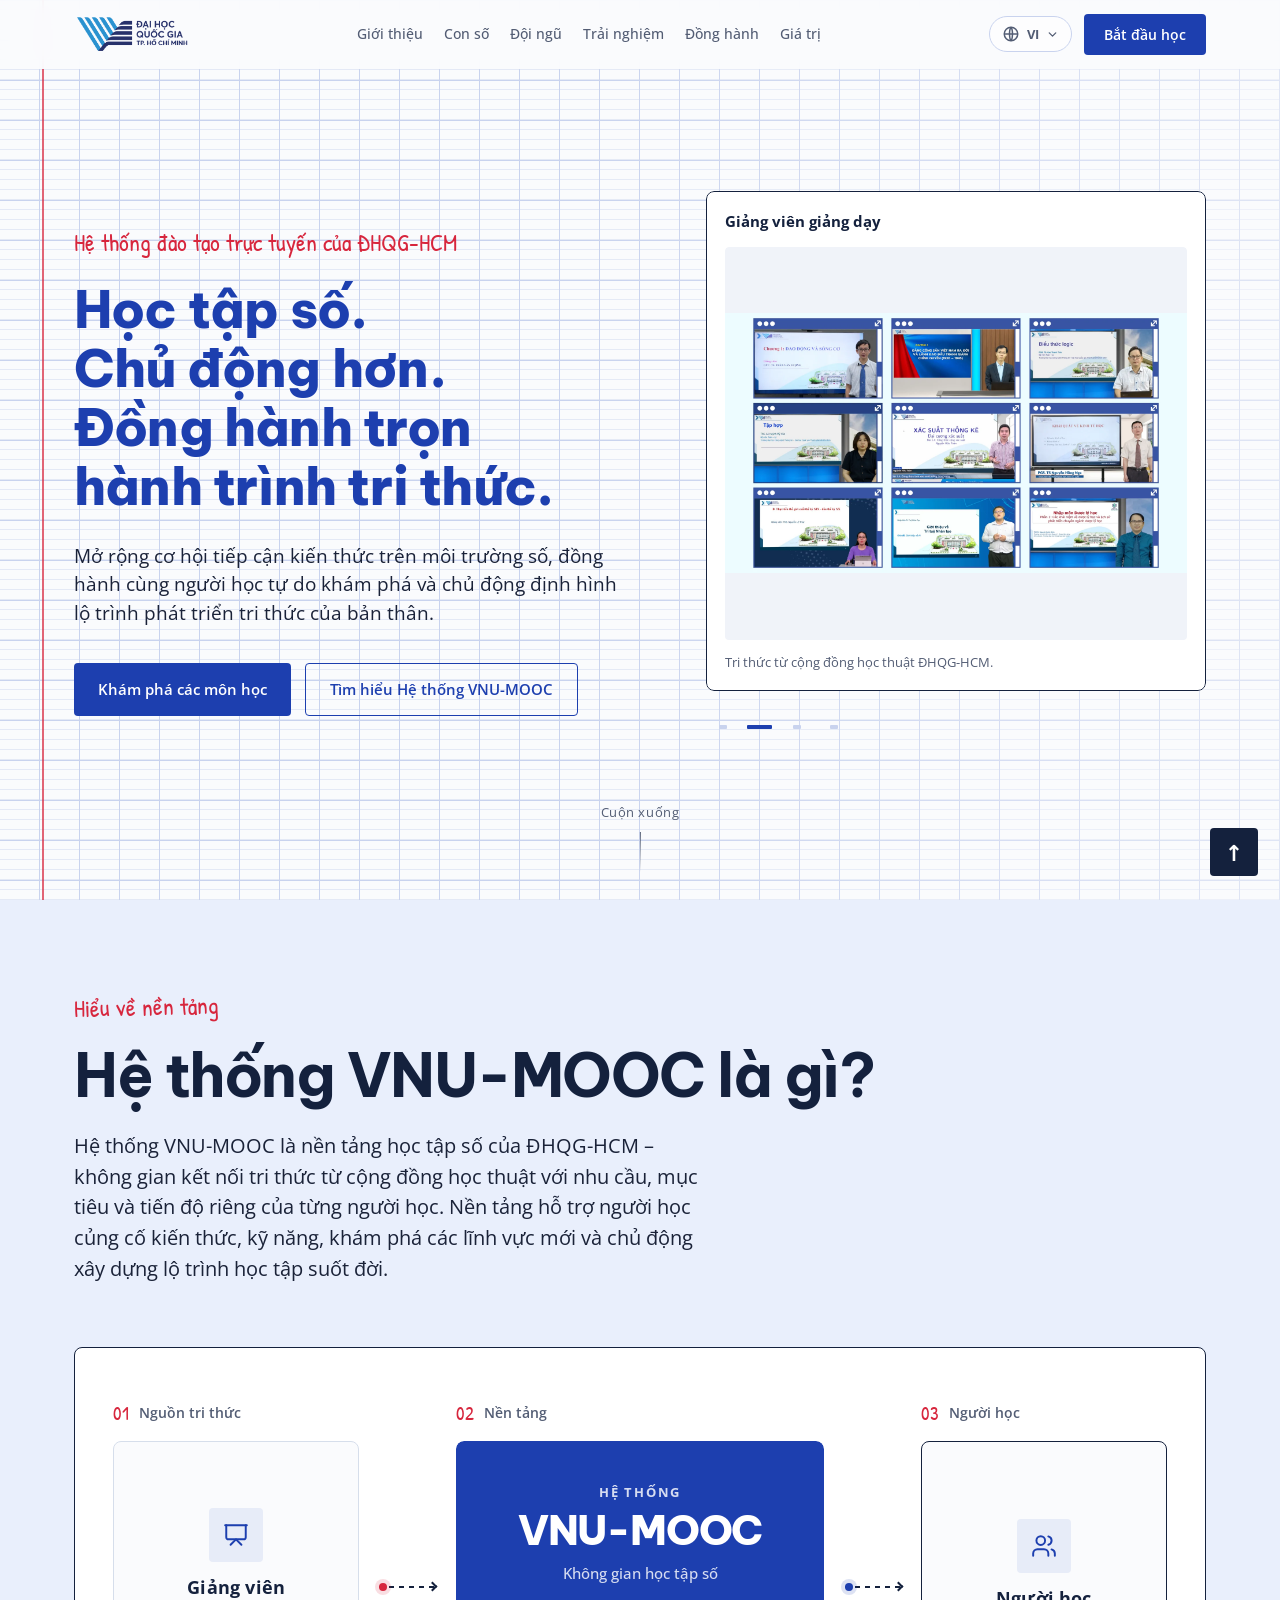
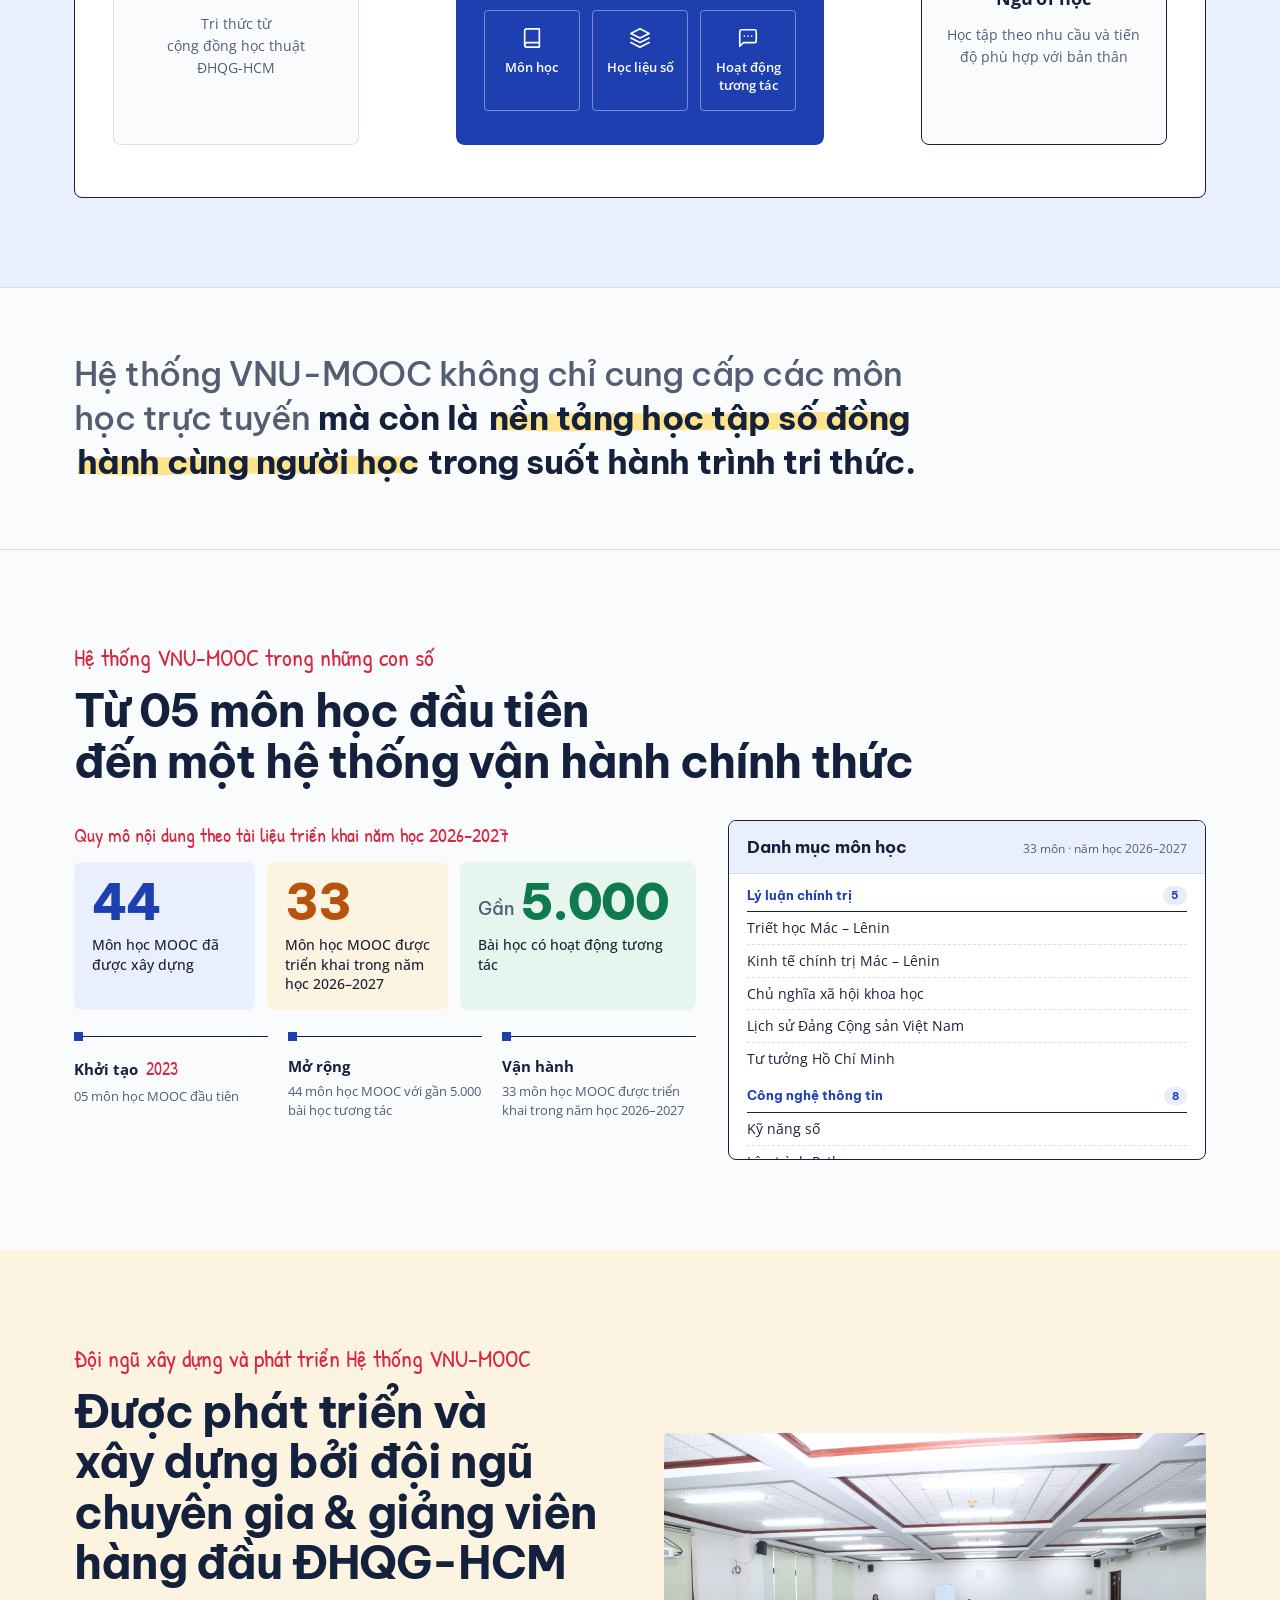
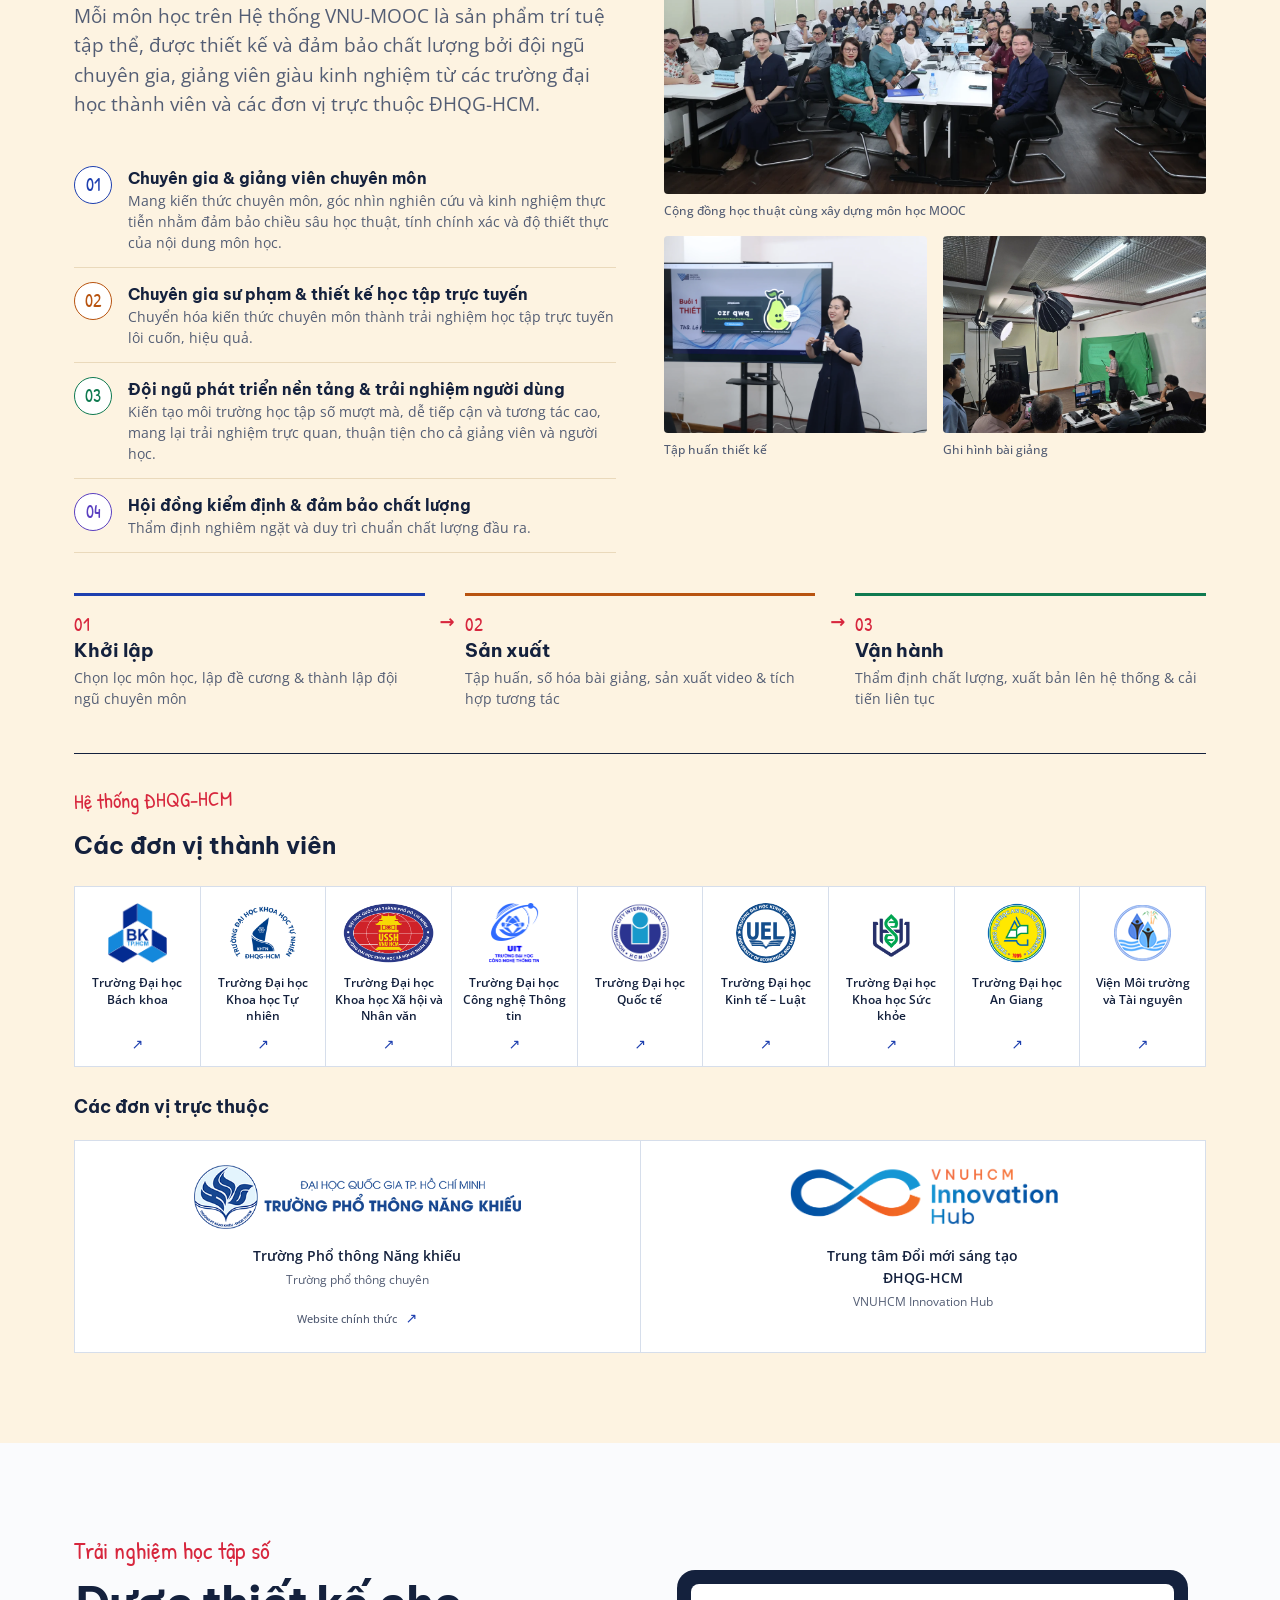
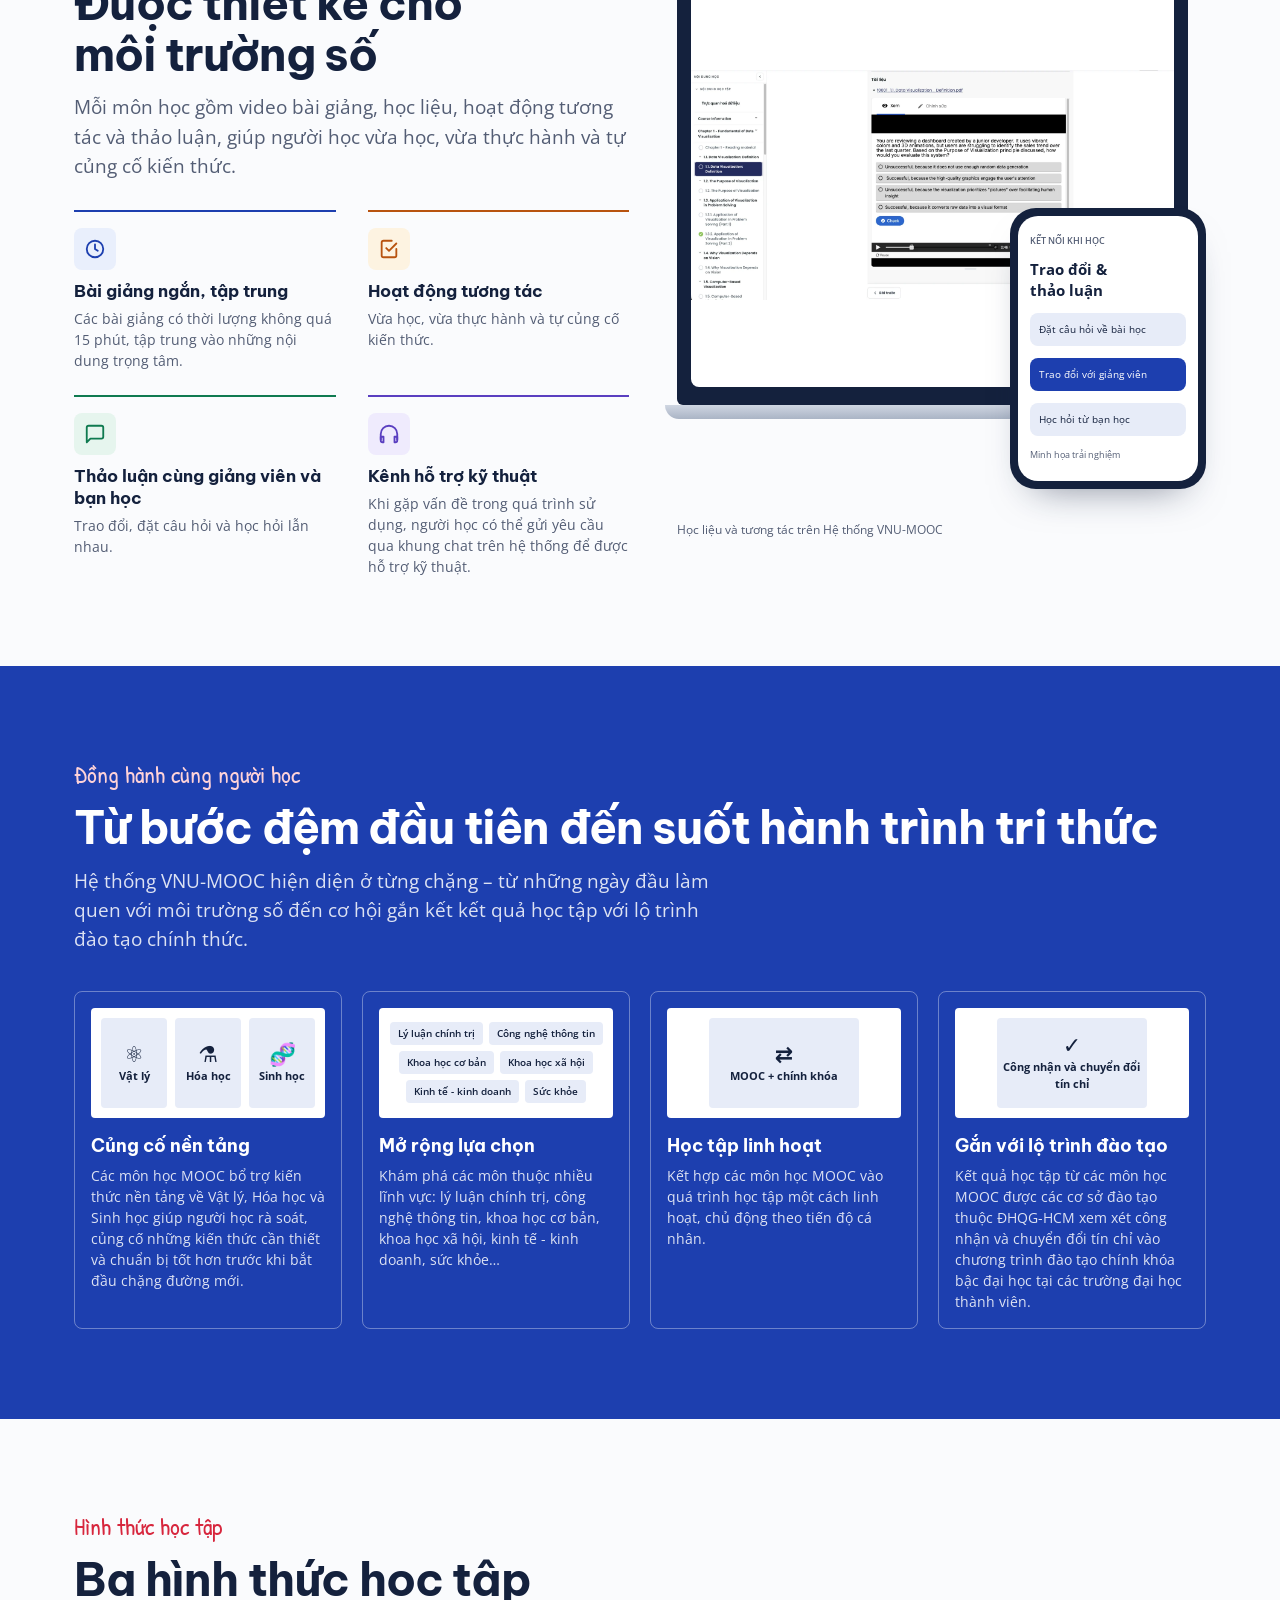
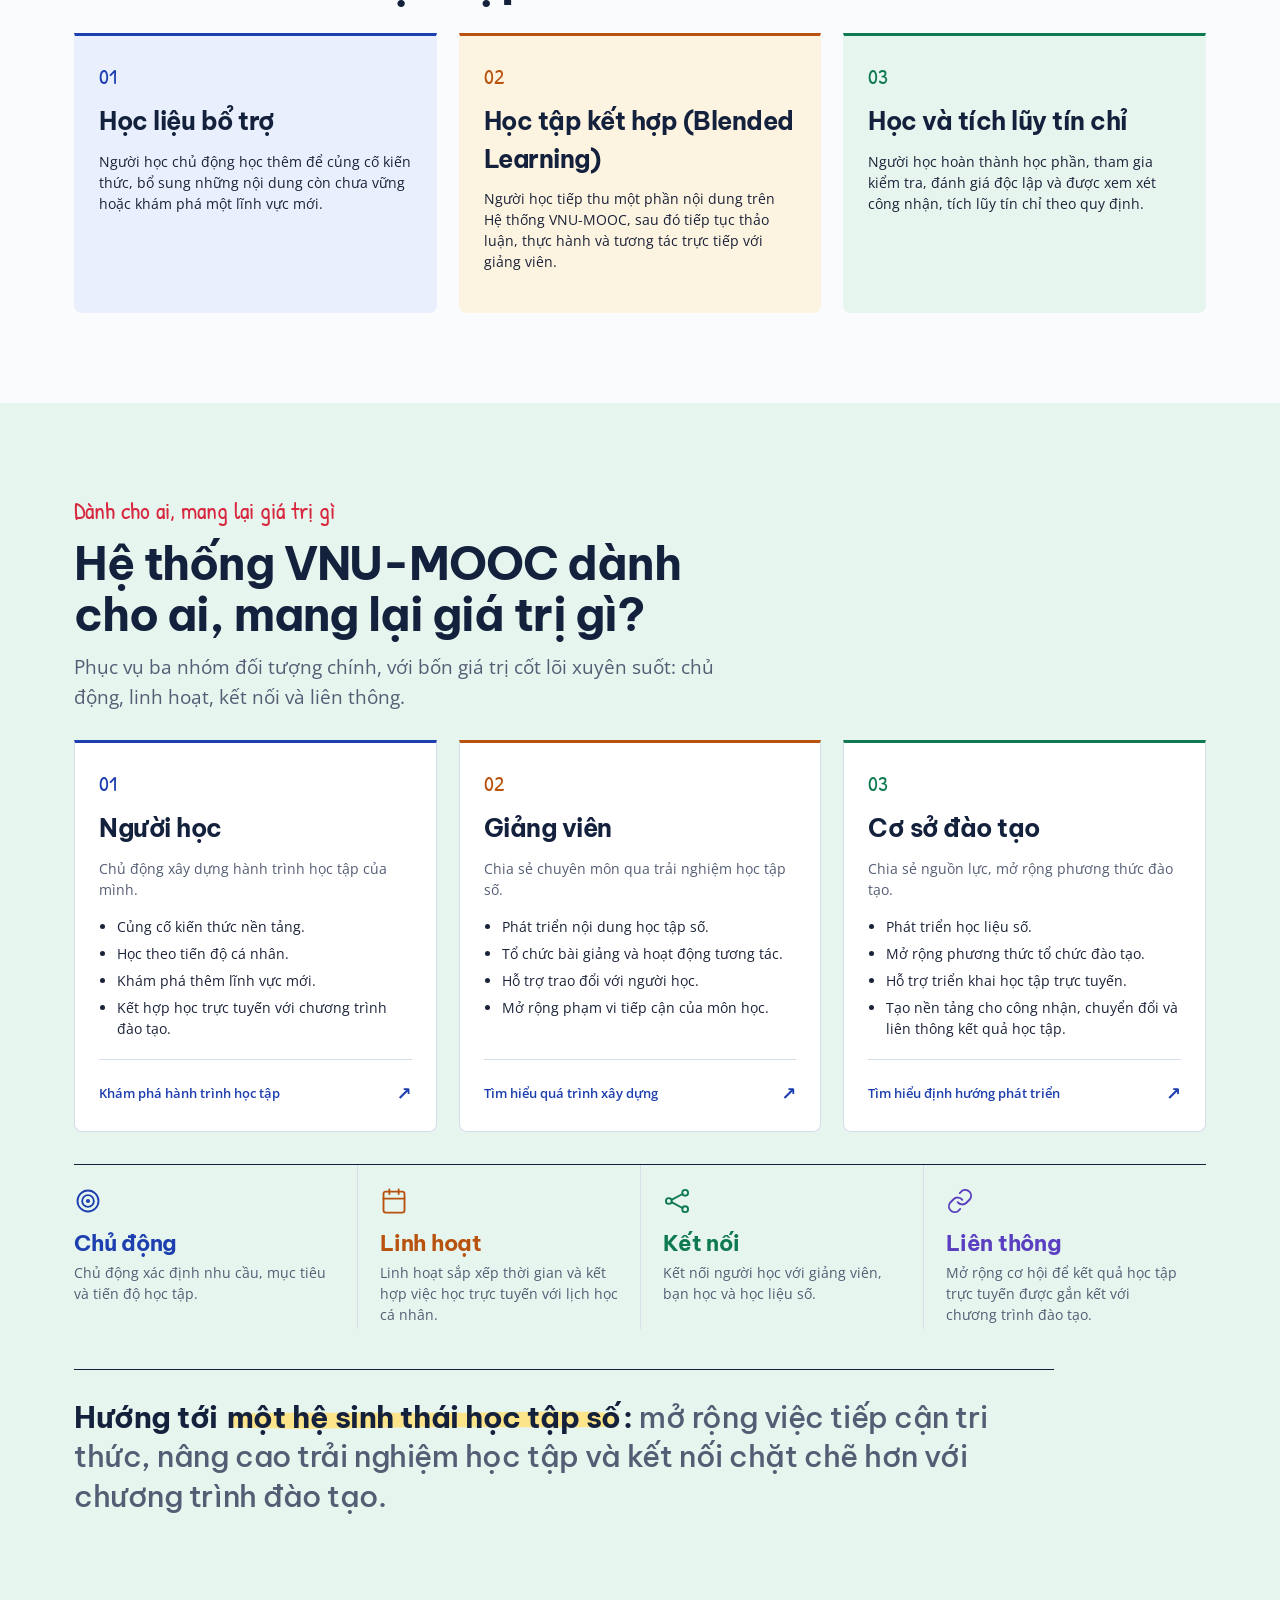
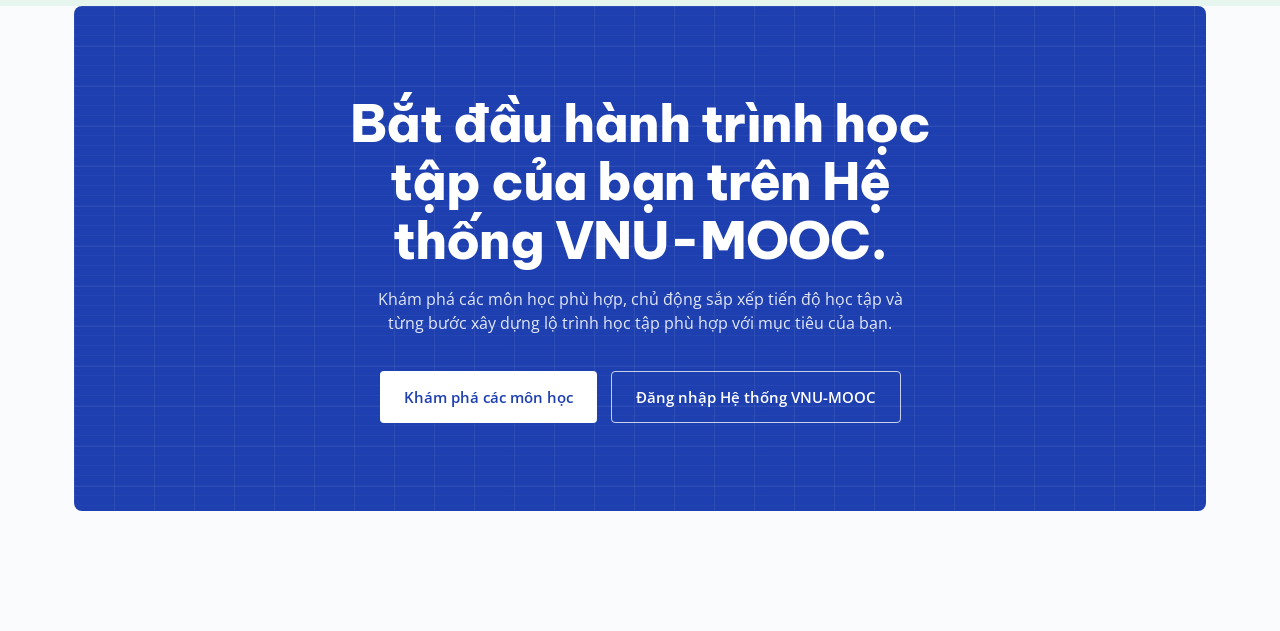
==== commit c53efe99: "Sửa trang giới thiệu theo góp ý "Chỉnh sửa giao diện VNU-MOOC" (27/10) - Chữ: "sinh viên" → "người h" ====
--- a/index.html
+++ b/index.html
@@ -4,7 +4,7 @@
 <meta charset="UTF-8">
 <meta name="viewport" content="width=device-width, initial-scale=1.0">
 <title>Giới thiệu Hệ thống VNU-MOOC</title>
-<meta name="description" content="Hệ thống đào tạo trực tuyến của ĐHQG-HCM (Hệ thống VNU-MOOC) – nền tảng học tập số đồng hành cùng sinh viên suốt hành trình đại học.">
+<meta name="description" content="Hệ thống đào tạo trực tuyến của ĐHQG-HCM (Hệ thống VNU-MOOC) – nền tảng học tập số đồng hành cùng người học trên suốt hành trình tri thức.">
 <link rel="icon" type="image/png" href="assets/about/logos/VNUHCM2.png">
 <link rel="preconnect" href="https://fonts.googleapis.com">
 <link rel="preconnect" href="https://fonts.gstatic.com" crossorigin>
@@ -292,7 +292,7 @@
       <a href="#so-lieu">Con số</a>
       <a href="#doi-ngu">Đội ngũ</a>
       <a href="#trai-nghiem">Trải nghiệm</a>
-      <a href="#hanh-trinh">Hành trình</a>
+      <a href="#hanh-trinh">Đồng hành</a>
       <a href="#gia-tri">Giá trị</a>
     </nav>
     <div class="nav-actions"><details class="nav-lang"><summary aria-haspopup="true" aria-label="Ngôn ngữ"><svg class="nav-lang__globe" viewBox="0 0 24 24" fill="none" stroke="currentColor" stroke-width="2"><circle cx="12" cy="12" r="9"/><path d="M3 12h18"/><path d="M12 3c2.6 3 2.6 15 0 18M12 3c-2.6 3-2.6 15 0 18"/></svg><span>VI</span><svg class="nav-lang__chev" viewBox="0 0 24 24" fill="none" stroke="currentColor" stroke-width="2.4" stroke-linecap="round" stroke-linejoin="round"><path d="M6 9l6 6 6-6"/></svg></summary><div class="nav-lang__pop"><a href="index.html" class="is-active" aria-current="true">Tiếng Việt</a><a href="en/index.html" class="">English</a></div></details><a href="https://mooc.vnuhcm.edu.vn/clients/login" target="_blank" rel="noopener noreferrer" class="btn btn-primary">Bắt đầu học</a><button class="menu-toggle" type="button" aria-expanded="false" aria-controls="page-nav"><span aria-hidden="true">☰</span><span class="sr-only">Mở menu</span></button></div>
@@ -308,9 +308,9 @@
       <h1 class="reveal d1" id="hero-title">
         <span>Học tập số.</span>
         <span>Chủ động hơn.</span>
-        <span class="hl">Xuyên suốt hành trình đại học.</span>
+        <span class="hl">Đồng hành trọn hành trình tri thức.</span>
       </h1>
-      <p class="reveal d2">Hệ thống đào tạo trực tuyến của ĐHQG-HCM (Hệ thống VNU-MOOC) mở rộng cơ hội học tập trên môi trường số, giúp sinh viên củng cố kiến thức, khám phá các lĩnh vực mới và chủ động xây dựng lộ trình học tập trong suốt hành trình đại học.</p>
+      <p class="reveal d2">Mở rộng cơ hội tiếp cận kiến thức trên môi trường số, đồng hành cùng người học tự do khám phá và chủ động định hình lộ trình phát triển tri thức của bản thân.</p>
       <div class="hero-cta reveal d3">
         <button type="button" data-dialog="courses-dialog" class="btn btn-primary">Khám phá các môn học</button>
         <a href="#gioi-thieu" class="btn btn-ghost">Tìm hiểu Hệ thống VNU-MOOC</a>
@@ -319,7 +319,7 @@
 
 <div class="hero-visual reveal d2">
     <div class="stage" role="region" aria-roledescription="bộ ảnh" aria-label="Trải nghiệm Hệ thống VNU-MOOC">
-<div class="scene active" id="scene-0" role="group" aria-roledescription="ảnh" aria-label="1 trên 4: Các môn học bổ trợ kiến thức nền" aria-hidden="false"><div class="scene-tag">Các môn học bổ trợ kiến thức nền</div><div class="scene-body"><img src="assets/about/foundation.webp" alt="Vật lý, Hóa học và Sinh học trên Hệ thống VNU-MOOC" width="1600" height="900" class="" loading="eager" decoding="async"><p>Củng cố nền tảng, sẵn sàng cho năm nhất.</p></div></div>
+<div class="scene active" id="scene-0" role="group" aria-roledescription="ảnh" aria-label="1 trên 4: Các môn học bổ trợ kiến thức nền" aria-hidden="false"><div class="scene-tag">Các môn học bổ trợ kiến thức nền</div><div class="scene-body"><img src="assets/about/foundation.webp" alt="Vật lý, Hóa học và Sinh học trên Hệ thống VNU-MOOC" width="1600" height="900" class="" loading="eager" decoding="async"><p>Củng cố nền tảng, sẵn sàng để bắt đầu chặng đường mới.</p></div></div>
 <div class="scene" id="scene-1" role="group" aria-roledescription="ảnh" aria-label="2 trên 4: Giảng viên giảng dạy" aria-hidden="true"><div class="scene-tag">Giảng viên giảng dạy</div><div class="scene-body"><img src="assets/about/lectures.webp" alt="Các bài giảng của giảng viên trên Hệ thống VNU-MOOC" width="1600" height="900" class="" loading="eager" decoding="async"><p>Tri thức từ cộng đồng học thuật ĐHQG-HCM.</p></div></div>
 <div class="scene" id="scene-2" role="group" aria-roledescription="ảnh" aria-label="3 trên 4: Câu hỏi tương tác" aria-hidden="true"><div class="scene-tag">Câu hỏi tương tác</div><div class="scene-body"><img src="assets/about/interactive.webp" alt="Các câu hỏi tương tác và kiểm tra trong bài học" width="1600" height="900" class="" loading="eager" decoding="async"><p>Vừa học, vừa thực hành và tự kiểm tra.</p></div></div>
 <div class="scene" id="scene-3" role="group" aria-roledescription="ảnh" aria-label="4 trên 4: Giao diện môn học" aria-hidden="true"><div class="scene-tag">Giao diện môn học</div><div class="scene-body"><img src="assets/about/platform.webp" alt="Giao diện danh sách môn học trên Hệ thống VNU-MOOC" width="1600" height="1177" class="" loading="eager" decoding="async"><p>Chủ động lựa chọn nội dung học tập phù hợp.</p></div></div>
@@ -334,11 +334,10 @@
     <div class="overview-copy vm-rise">
       <span class="eyebrow">Hiểu về nền tảng</span>
       <h2 class="title" id="overview-title">Hệ thống <span class="nw">VNU-MOOC</span> là gì?</h2>
-      <p class="lead">Hệ thống VNU-MOOC là nền tảng học tập số của ĐHQG-HCM, mở rộng cơ hội học tập trên môi trường số và đồng hành cùng sinh viên trong suốt hành trình đại học.</p>
-      <p class="overview-note">Một không gian học tập chung, kết nối nguồn tri thức của cộng đồng học thuật ĐHQG-HCM với nhu cầu, mục tiêu và tiến độ học tập của mỗi sinh viên.</p>
-    </div>
-
-    <div class="vm-stage vm-rise-late" role="group" aria-label="Sơ đồ dòng chảy: Giảng viên tạo tri thức, Hệ thống VNU-MOOC là không gian học tập số, sinh viên học tập theo nhu cầu và tiến độ phù hợp với bản thân">
+      <p class="lead">Hệ thống VNU-MOOC là nền tảng học tập số của ĐHQG-HCM – không gian kết nối tri thức từ cộng đồng học thuật với nhu cầu, mục tiêu và tiến độ riêng của từng người học. Nền tảng hỗ trợ người học củng cố kiến thức, kỹ năng, khám phá các lĩnh vực mới và chủ động xây dựng lộ trình học tập suốt đời.</p>
+    </div>
+
+    <div class="vm-stage vm-rise-late" role="group" aria-label="Sơ đồ dòng chảy: Giảng viên tạo tri thức, Hệ thống VNU-MOOC là không gian học tập số, người học học tập theo nhu cầu và tiến độ phù hợp với bản thân">
       <div class="vm-grid" aria-hidden="true"></div>
       <div class="vm-orb vm-orb-a" aria-hidden="true"></div>
       <div class="vm-orb vm-orb-b" aria-hidden="true"></div>
@@ -351,7 +350,7 @@
               <svg aria-hidden="true" focusable="false" viewBox="0 0 24 24" fill="none" stroke="#ffb020" stroke-width="1.8" stroke-linecap="round" stroke-linejoin="round"><path d="M2 3h20"/><path d="M21 3v11a2 2 0 0 1-2 2H5a2 2 0 0 1-2-2V3"/><path d="m7 21 5-5 5 5"/></svg>
             </span>
             <span class="vm-card-title">Giảng viên</span>
-            <span class="vm-card-desc">Tri thức từ cộng đồng học thuật ĐHQG-HCM</span>
+            <span class="vm-card-desc">Tri thức từ <span class="nw">cộng đồng học thuật</span> <span class="nw">ĐHQG-HCM</span></span>
           </div>
         </div>
 
@@ -410,7 +409,7 @@
             <span class="vm-icon-box vm-icon-box-learner">
               <svg aria-hidden="true" focusable="false" viewBox="0 0 24 24" fill="none" stroke="#ffd98a" stroke-width="1.8" stroke-linecap="round" stroke-linejoin="round"><path d="M16 21v-2a4 4 0 0 0-4-4H6a4 4 0 0 0-4 4v2"/><circle cx="9" cy="7" r="4"/><path d="M22 21v-2a4 4 0 0 0-3-3.87"/><path d="M16 3.13a4 4 0 0 1 0 7.75"/></svg>
             </span>
-            <span class="vm-card-title">Sinh viên</span>
+            <span class="vm-card-title">Người học</span>
             <span class="vm-card-desc">Học tập theo nhu cầu và tiến độ phù hợp với bản thân</span>
           </div>
         </div>
@@ -422,7 +421,7 @@
 <!-- Thông điệp xuyên suốt -->
 <section class="manifesto" aria-label="Định vị Hệ thống VNU-MOOC">
   <div class="wrap">
-    <p class="reveal"><em>Hệ thống VNU-MOOC không chỉ cung cấp các môn học trực tuyến</em> mà còn là <strong>một nền tảng học tập số đồng hành cùng sinh viên</strong> từ năm nhất đến suốt hành trình đại học.</p>
+    <p class="reveal"><em>Hệ thống VNU-MOOC không chỉ cung cấp các môn học trực tuyến</em> mà còn là <strong>nền tảng học tập số đồng hành cùng người học</strong> trong suốt hành trình tri thức.</p>
   </div>
 </section>
 
@@ -436,32 +435,38 @@
       </div>
     </div>
 
-    <p class="data-context reveal">Quy mô nội dung theo tài liệu triển khai năm học 2026–2027</p>
-    <div class="stats">
-      <div class="stat reveal d1">
-        <div class="num" data-count="44">44</div>
-        <p>Môn học MOOC đã được xây dựng</p>
-      </div>
-      <div class="stat reveal d2">
-        <div class="num" data-count="33">33</div>
-        <p>Môn học MOOC triển khai trong năm học 2026–2027</p>
-      </div>
-      <div class="stat reveal d3">
-        <div class="num"><small>Gần</small><span data-count="5000" data-format="vi">5.000</span></div>
-        <p>Bài học có hoạt động tương tác</p>
-      </div>
-    </div>
-
-    <ol class="development-story reveal" aria-label="Hành trình phát triển"><li><strong>Khởi đầu</strong><span>05 môn học đầu tiên</span></li><li><strong>Xây dựng</strong><span>44 môn học MOOC</span></li><li><strong>Mở rộng</strong><span>Gần 5.000 bài học có hoạt động tương tác</span></li><li><strong>Vận hành</strong><span>33 môn học MOOC được triển khai trong năm học 2026–2027</span></li></ol>
-    <div class="milestones reveal">
-      <div class="milestone">
-        <div class="yr">2023</div>
-        <p>Bắt đầu xây dựng hệ thống và 05 môn học MOOC đầu tiên</p>
-        <span class="arrow">→</span>
-      </div>
-      <div class="milestone">
-        <div class="yr">2026–2027</div>
-        <p>Hệ thống chính thức đi vào vận hành</p>
+    <div class="numbers-grid">
+      <div class="numbers-main">
+        <p class="data-context reveal">Quy mô nội dung theo tài liệu triển khai năm học 2026–2027</p>
+        <div class="stats">
+          <div class="stat reveal d1">
+            <div class="num" data-count="44">44</div>
+            <p>Môn học MOOC đã được xây dựng</p>
+          </div>
+          <div class="stat reveal d2">
+            <div class="num" data-count="33">33</div>
+            <p>Môn học MOOC được triển khai trong năm học 2026–2027</p>
+          </div>
+          <div class="stat reveal d3">
+            <div class="num"><small>Gần</small><span data-count="5000" data-format="vi">5.000</span></div>
+            <p>Bài học có hoạt động tương tác</p>
+          </div>
+        </div>
+        <ol class="development-story reveal" aria-label="Hành trình phát triển"><li><strong>Khởi tạo <em>2023</em></strong><span>05 môn học MOOC đầu tiên</span></li><li><strong>Mở rộng</strong><span>44 môn học MOOC với gần 5.000 bài học tương tác</span></li><li><strong>Vận hành</strong><span>33 môn học MOOC được triển khai trong năm học 2026–2027</span></li></ol>
+      </div>
+
+      <div class="catalog-cell reveal">
+        <div class="catalog">
+          <div class="catalog-head"><h3 id="catalog-title">Danh mục môn học</h3><span>33 môn · năm học 2026–2027</span></div>
+          <div class="catalog-scroll" role="region" aria-labelledby="catalog-title" tabindex="0">
+            <div class="catalog-group"><h4>Lý luận chính trị <span>5</span></h4><ul><li>Triết học Mác – Lênin</li><li>Kinh tế chính trị Mác – Lênin</li><li>Chủ nghĩa xã hội khoa học</li><li>Lịch sử Đảng Cộng sản Việt Nam</li><li>Tư tưởng Hồ Chí Minh</li></ul></div>
+            <div class="catalog-group"><h4>Công nghệ thông tin <span>8</span></h4><ul><li>Kỹ năng số</li><li>Lập trình Python</li><li>Lập trình hướng đối tượng</li><li>Kiến trúc máy tính</li><li>Nhập môn trí tuệ nhân tạo</li><li>Nhập môn khoa học dữ liệu</li><li>Phân tích dữ liệu với Python</li><li>Trực quan hóa dữ liệu</li></ul></div>
+            <div class="catalog-group"><h4>Khoa học cơ bản <span>7</span></h4><ul><li>Vật lý đại cương</li><li>Hóa học đại cương</li><li>Sinh học đại cương</li><li>Giải tích</li><li>Đại số tuyến tính</li><li>Xác suất thống kê</li><li>Toán rời rạc</li></ul></div>
+            <div class="catalog-group"><h4>Khoa học xã hội <span>2</span></h4><ul><li>Tâm lý học</li><li>Pháp luật đại cương</li></ul></div>
+            <div class="catalog-group"><h4>Kinh tế - kinh doanh <span>6</span></h4><ul><li>Kinh tế vi mô</li><li>Kinh tế vĩ mô</li><li>Quản trị học</li><li>Nguyên lý kế toán</li><li>Nguyên lý thị trường tài chính</li><li>Thống kê trong kinh doanh</li></ul></div>
+            <div class="catalog-group"><h4>Sức khỏe <span>5</span></h4><ul><li>Cơ thể người</li><li>Tế bào và sinh học phân tử</li><li>Hệ tiêu hóa</li><li>Hệ sinh dục, thai nghén và sinh sản</li><li>Dược lý 1</li></ul></div>
+          </div>
+        </div>
       </div>
     </div>
   </div>
@@ -472,23 +477,24 @@
   <div class="wrap">
     <div class="community-grid">
       <div>
-        <span class="eyebrow reveal">Đội ngũ xây dựng Hệ thống VNU-MOOC</span>
-        <h2 class="title reveal d1">Được xây dựng bởi đội ngũ chuyên gia, giảng viên ĐHQG-HCM</h2>
-        <p class="lead reveal d2">Các môn học trên Hệ thống VNU-MOOC được xây dựng bởi đội ngũ chuyên gia, giảng viên đến từ các trường đại học thành viên và đơn vị trực thuộc ĐHQG-HCM.</p>
-<div class="process">
- <div class="step reveal"><span class="n">01</span><div><h3>Chuẩn bị nội dung chuyên môn</h3><p>Giảng viên, chuyên gia xây dựng nội dung chuyên môn và thiết kế bài giảng.</p></div></div>
- <div class="step reveal"><span class="n">02</span><div><h3>Tập huấn thiết kế bài giảng trực tuyến</h3><p>Đội ngũ xây dựng môn học được tập huấn về thiết kế bài giảng trực tuyến, phát triển nội dung và ghi hình bài giảng phù hợp với môi trường học tập số.</p></div></div>
- <div class="step reveal"><span class="n">03</span><div><h3>Rà soát trước khi đưa lên hệ thống</h3><p>Nội dung chuyên môn, thiết kế bài giảng và các hoạt động đánh giá được rà soát trước khi đưa lên hệ thống.</p></div></div>
+        <span class="eyebrow reveal">Đội ngũ xây dựng và phát triển Hệ thống VNU-MOOC</span>
+        <h2 class="title reveal d1">Được phát triển và xây dựng bởi đội ngũ chuyên gia &amp; giảng viên hàng đầu ĐHQG-HCM</h2>
+        <p class="lead reveal d2">Mỗi môn học trên Hệ thống VNU-MOOC là sản phẩm trí tuệ tập thể, được thiết kế và đảm bảo chất lượng bởi đội ngũ chuyên gia, giảng viên giàu kinh nghiệm từ các trường đại học thành viên và các đơn vị trực thuộc ĐHQG-HCM.</p>
+<div class="process team-roles" role="list">
+ <div class="step reveal" role="listitem"><span class="n">01</span><div><h3>Chuyên gia &amp; giảng viên chuyên môn</h3><p>Mang kiến thức chuyên môn, góc nhìn nghiên cứu và kinh nghiệm thực tiễn nhằm đảm bảo chiều sâu học thuật, tính chính xác và độ thiết thực của nội dung môn học.</p></div></div>
+ <div class="step reveal" role="listitem"><span class="n">02</span><div><h3>Chuyên gia sư phạm &amp; thiết kế học tập trực tuyến</h3><p>Chuyển hóa kiến thức chuyên môn thành trải nghiệm học tập trực tuyến lôi cuốn, hiệu quả.</p></div></div>
+ <div class="step reveal" role="listitem"><span class="n">03</span><div><h3>Đội ngũ phát triển nền tảng &amp; trải nghiệm người dùng</h3><p>Kiến tạo môi trường học tập số mượt mà, dễ tiếp cận và tương tác cao, mang lại trải nghiệm trực quan, thuận tiện cho cả giảng viên và người học.</p></div></div>
+ <div class="step reveal" role="listitem"><span class="n">04</span><div><h3>Hội đồng kiểm định &amp; đảm bảo chất lượng</h3><p>Thẩm định nghiêm ngặt và duy trì chuẩn chất lượng đầu ra.</p></div></div>
 </div>
       </div>
 <div class="academic-gallery reveal"><figure class="gallery-main"><img src="assets/about/faculty.webp" alt="Đội ngũ giảng viên, chuyên gia tham gia tập huấn xây dựng môn học MOOC" width="1600" height="1067" class="" loading="lazy" decoding="async"><figcaption>Cộng đồng học thuật cùng xây dựng môn học MOOC</figcaption></figure><figure><img src="assets/about/workshop.webp" alt="Hoạt động tập huấn thiết kế bài giảng trực tuyến" width="1600" height="1067" class="" loading="lazy" decoding="async"><figcaption>Tập huấn thiết kế</figcaption></figure><figure><img src="assets/about/studio.webp" alt="Đội ngũ thực hiện ghi hình bài giảng tại studio" width="1600" height="1200" class="" loading="lazy" decoding="async"><figcaption>Ghi hình bài giảng</figcaption></figure></div>
     </div>
 
-<ol class="production-flow reveal" aria-label="Từ chuyên môn đến trải nghiệm học tập" tabindex="0"><li>Chuyên gia và giảng viên đồng hành xây dựng môn học</li><li>Xây dựng nội dung</li><li>Thiết kế bài giảng số</li><li>Rà soát chất lượng</li><li>Xuất bản trên Hệ thống VNU-MOOC</li><li>Sinh viên học tập</li><li>Không ngừng rà soát, cải thiện chất lượng môn học</li></ol><div class="logo-strip member-directory" id="cac-don-vi" aria-labelledby="members-title">
- <div class="member-heading"><div><span class="eyebrow">Cùng trong hệ thống ĐHQG-HCM</span><h3 id="members-title">Các trường đại học thành viên</h3></div><p>Kết nối với các trường qua website chính thức.</p></div>
- <ul class="member-grid"><li><a class="member-card" href="https://hcmut.edu.vn/" target="_blank" rel="noopener noreferrer"><span class="member-logo"><img src="assets/about/logos/hcmut.png" width="256" height="258" alt="" loading="lazy" decoding="async"></span><span class="member-name">Trường Đại học Bách khoa</span><span class="member-visit">Website chính thức <span aria-hidden="true">↗</span><span class="sr-only"> (mở trong thẻ mới)</span></span></a></li><li><a class="member-card" href="https://hcmus.edu.vn/" target="_blank" rel="noopener noreferrer"><span class="member-logo"><img src="assets/about/logos/hcmus.png" width="488" height="400" alt="" loading="lazy" decoding="async"></span><span class="member-name">Trường Đại học Khoa học Tự nhiên</span><span class="member-visit">Website chính thức <span aria-hidden="true">↗</span><span class="sr-only"> (mở trong thẻ mới)</span></span></a></li><li><a class="member-card" href="https://hcmussh.edu.vn/" target="_blank" rel="noopener noreferrer"><span class="member-logo"><img src="assets/about/logos/ussh.png" width="340" height="224" alt="" loading="lazy" decoding="async"></span><span class="member-name">Trường Đại học Khoa học Xã hội và Nhân văn</span><span class="member-visit">Website chính thức <span aria-hidden="true">↗</span><span class="sr-only"> (mở trong thẻ mới)</span></span></a></li><li><a class="member-card" href="https://www.uit.edu.vn/" target="_blank" rel="noopener noreferrer"><span class="member-logo"><img src="assets/about/logos/uit.png" width="402" height="480" alt="" loading="lazy" decoding="async"></span><span class="member-name">Trường Đại học Công nghệ Thông tin</span><span class="member-visit">Website chính thức <span aria-hidden="true">↗</span><span class="sr-only"> (mở trong thẻ mới)</span></span></a></li><li><a class="member-card" href="https://hcmiu.edu.vn/" target="_blank" rel="noopener noreferrer"><span class="member-logo"><img src="assets/about/logos/iu.png" width="300" height="300" alt="" loading="lazy" decoding="async"></span><span class="member-name">Trường Đại học Quốc tế</span><span class="member-visit">Website chính thức <span aria-hidden="true">↗</span><span class="sr-only"> (mở trong thẻ mới)</span></span></a></li><li><a class="member-card" href="https://uel.edu.vn/" target="_blank" rel="noopener noreferrer"><span class="member-logo"><img src="assets/about/logos/uel.svg" width="320" height="320" alt="" loading="lazy" decoding="async"></span><span class="member-name">Trường Đại học Kinh tế – Luật</span><span class="member-visit">Website chính thức <span aria-hidden="true">↗</span><span class="sr-only"> (mở trong thẻ mới)</span></span></a></li><li><a class="member-card" href="https://www.uhsvnu.edu.vn/" target="_blank" rel="noopener noreferrer"><span class="member-logo"><img src="assets/about/logos/uhs.png" width="359" height="400" alt="" loading="lazy" decoding="async"></span><span class="member-name">Trường Đại học Khoa học Sức khỏe</span><span class="member-visit">Website chính thức <span aria-hidden="true">↗</span><span class="sr-only"> (mở trong thẻ mới)</span></span></a></li><li><a class="member-card" href="https://www.agu.edu.vn/" target="_blank" rel="noopener noreferrer"><span class="member-logo"><img src="assets/about/logos/agu.png" width="400" height="400" alt="" loading="lazy" decoding="async"></span><span class="member-name">Trường Đại học An Giang</span><span class="member-visit">Website chính thức <span aria-hidden="true">↗</span><span class="sr-only"> (mở trong thẻ mới)</span></span></a></li></ul>
- <div class="member-heading member-heading-secondary"><h3>Các đơn vị thành viên và trực thuộc khác</h3></div>
-<ul class="member-grid member-grid-other"><li><a class="member-card" href="https://www.hcmier.edu.vn/" target="_blank" rel="noopener noreferrer"><span class="institute-category">Đơn vị thành viên</span><span class="member-logo"><img src="assets/about/logos/ier.svg" width="310" height="60" alt="" loading="lazy" decoding="async"></span><span class="member-name">Viện Môi trường và Tài nguyên</span><span class="member-kind">Nghiên cứu và đào tạo sau đại học về môi trường</span><span class="member-visit">Website chính thức <span aria-hidden="true">↗</span><span class="sr-only"> (mở trong thẻ mới)</span></span></a></li><li><a class="member-card" href="https://ptnk.edu.vn/" target="_blank" rel="noopener noreferrer"><span class="institute-category">Đơn vị trực thuộc</span><span class="member-logo"><img src="assets/about/logos/ptnk.png" width="500" height="98" alt="" loading="lazy" decoding="async"></span><span class="member-name">Trường Phổ thông Năng khiếu</span><span class="member-kind">Trường phổ thông chuyên</span><span class="member-visit">Website chính thức <span aria-hidden="true">↗</span><span class="sr-only"> (mở trong thẻ mới)</span></span></a></li></ul>
+<ol class="build-flow reveal" aria-label="Quy trình xây dựng môn học MOOC"><li><span class="bf-n">01</span><h3>Khởi lập</h3><p>Chọn lọc môn học, lập đề cương &amp; thành lập đội ngũ chuyên môn</p></li><li><span class="bf-n">02</span><h3>Sản xuất</h3><p>Tập huấn, số hóa bài giảng, sản xuất video &amp; tích hợp tương tác</p></li><li><span class="bf-n">03</span><h3>Vận hành</h3><p>Thẩm định chất lượng, xuất bản lên hệ thống &amp; cải tiến liên tục</p></li></ol><div class="logo-strip member-directory" id="cac-don-vi" aria-labelledby="members-title">
+ <div class="member-heading"><div><span class="eyebrow">Hệ thống ĐHQG-HCM</span><h3 id="members-title">Các đơn vị thành viên</h3></div></div>
+ <ul class="member-grid member-grid-main"><li><a class="member-card" href="https://hcmut.edu.vn/" target="_blank" rel="noopener noreferrer"><span class="member-logo"><img src="assets/about/logos/hcmut.png" width="256" height="258" alt="" loading="lazy" decoding="async"></span><span class="member-name">Trường Đại học Bách khoa</span><span class="member-visit">Website chính thức <span aria-hidden="true">↗</span><span class="sr-only"> (mở trong thẻ mới)</span></span></a></li><li><a class="member-card" href="https://hcmus.edu.vn/" target="_blank" rel="noopener noreferrer"><span class="member-logo"><img src="assets/about/logos/hcmus.png" width="488" height="400" alt="" loading="lazy" decoding="async"></span><span class="member-name">Trường Đại học Khoa học Tự nhiên</span><span class="member-visit">Website chính thức <span aria-hidden="true">↗</span><span class="sr-only"> (mở trong thẻ mới)</span></span></a></li><li><a class="member-card" href="https://hcmussh.edu.vn/" target="_blank" rel="noopener noreferrer"><span class="member-logo"><img src="assets/about/logos/ussh.png" width="340" height="224" alt="" loading="lazy" decoding="async"></span><span class="member-name">Trường Đại học Khoa học Xã hội và Nhân văn</span><span class="member-visit">Website chính thức <span aria-hidden="true">↗</span><span class="sr-only"> (mở trong thẻ mới)</span></span></a></li><li><a class="member-card" href="https://www.uit.edu.vn/" target="_blank" rel="noopener noreferrer"><span class="member-logo"><img src="assets/about/logos/uit.png" width="402" height="480" alt="" loading="lazy" decoding="async"></span><span class="member-name">Trường Đại học Công nghệ Thông tin</span><span class="member-visit">Website chính thức <span aria-hidden="true">↗</span><span class="sr-only"> (mở trong thẻ mới)</span></span></a></li><li><a class="member-card" href="https://hcmiu.edu.vn/" target="_blank" rel="noopener noreferrer"><span class="member-logo"><img src="assets/about/logos/iu.png" width="300" height="300" alt="" loading="lazy" decoding="async"></span><span class="member-name">Trường Đại học Quốc tế</span><span class="member-visit">Website chính thức <span aria-hidden="true">↗</span><span class="sr-only"> (mở trong thẻ mới)</span></span></a></li><li><a class="member-card" href="https://uel.edu.vn/" target="_blank" rel="noopener noreferrer"><span class="member-logo"><img src="assets/about/logos/uel.svg" width="320" height="320" alt="" loading="lazy" decoding="async"></span><span class="member-name">Trường Đại học Kinh tế – Luật</span><span class="member-visit">Website chính thức <span aria-hidden="true">↗</span><span class="sr-only"> (mở trong thẻ mới)</span></span></a></li><li><a class="member-card" href="https://www.uhsvnu.edu.vn/" target="_blank" rel="noopener noreferrer"><span class="member-logo"><img src="assets/about/logos/uhs.png" width="359" height="400" alt="" loading="lazy" decoding="async"></span><span class="member-name">Trường Đại học Khoa học Sức khỏe</span><span class="member-visit">Website chính thức <span aria-hidden="true">↗</span><span class="sr-only"> (mở trong thẻ mới)</span></span></a></li><li><a class="member-card" href="https://www.agu.edu.vn/" target="_blank" rel="noopener noreferrer"><span class="member-logo"><img src="assets/about/logos/agu.png" width="400" height="400" alt="" loading="lazy" decoding="async"></span><span class="member-name">Trường Đại học An Giang</span><span class="member-visit">Website chính thức <span aria-hidden="true">↗</span><span class="sr-only"> (mở trong thẻ mới)</span></span></a></li><li><a class="member-card" href="https://www.hcmier.edu.vn/" target="_blank" rel="noopener noreferrer"><span class="member-logo"><img src="assets/about/logos/ier-mark.svg" width="62" height="60" alt="" loading="lazy" decoding="async"></span><span class="member-name">Viện Môi trường và Tài nguyên</span><span class="member-visit">Website chính thức <span aria-hidden="true">↗</span><span class="sr-only"> (mở trong thẻ mới)</span></span></a></li></ul>
+ <div class="member-heading member-heading-secondary"><h3>Các đơn vị trực thuộc</h3></div>
+<ul class="member-grid member-grid-other"><li><a class="member-card" href="https://ptnk.edu.vn/" target="_blank" rel="noopener noreferrer"><span class="member-logo"><img src="assets/about/logos/ptnk.png" width="500" height="98" alt="" loading="lazy" decoding="async"></span><span class="member-name">Trường Phổ thông Năng khiếu</span><span class="member-kind">Trường phổ thông chuyên</span><span class="member-visit">Website chính thức <span aria-hidden="true">↗</span><span class="sr-only"> (mở trong thẻ mới)</span></span></a></li><li><div class="member-card"><span class="member-logo"><img src="assets/about/logos/vih.svg" width="640" height="145" alt="" loading="lazy" decoding="async"></span><span class="member-name">Trung tâm Đổi mới sáng tạo <span class="nw">ĐHQG-HCM</span></span><span class="member-kind">VNUHCM Innovation Hub</span></div></li></ul>
 </div>
   </div>
 </section>
@@ -499,7 +505,7 @@
     <div>
       <span class="eyebrow reveal">Trải nghiệm học tập số</span>
       <h2 class="title reveal d1">Được thiết kế cho môi trường số</h2>
-      <p class="lead reveal d2">Mỗi môn học kết hợp video bài giảng, học liệu, hoạt động tương tác và thảo luận, giúp sinh viên vừa học, vừa thực hành và tự củng cố kiến thức.</p>
+      <p class="lead reveal d2">Mỗi môn học gồm video bài giảng, học liệu, hoạt động tương tác và thảo luận, giúp người học vừa học, vừa thực hành và tự củng cố kiến thức.</p>
       <div class="features">
         <div class="feat reveal d1">
           <div class="ic"><svg aria-hidden="true" focusable="false" viewBox="0 0 24 24" fill="none" stroke="currentColor" stroke-width="2" stroke-linecap="round" stroke-linejoin="round"><circle cx="12" cy="12" r="9"/><path d="M12 7v5l3 2"/></svg></div>
@@ -535,44 +541,35 @@
 <!-- 05 JOURNEY -->
 <section class="journey" id="hanh-trinh">
   <div class="wrap">
-    <span class="eyebrow reveal">Đồng hành cùng sinh viên</span>
-    <h2 class="title reveal d1">Từ năm nhất đến suốt hành trình đại học</h2>
-    <p class="lead reveal d2">Hệ thống VNU-MOOC hiện diện ở từng chặng – từ những ngày đầu làm quen với đại học đến cơ hội gắn kết kết quả học tập với lộ trình đào tạo.</p>
-
-    <div class="timeline" id="timeline">
-      <div class="track"></div>
-      <div class="tstep reveal" id="tan-sinh-vien">
-        <div class="tdot">1</div>
+    <span class="eyebrow reveal">Đồng hành cùng người học</span>
+    <h2 class="title reveal d1">Từ bước đệm đầu tiên đến suốt hành trình tri thức</h2>
+    <p class="lead reveal d2">Hệ thống VNU-MOOC hiện diện ở từng chặng – từ những ngày đầu làm quen với môi trường số đến cơ hội gắn kết kết quả học tập với lộ trình đào tạo chính thức.</p>
+
+    <div class="journey-grid">
+      <div class="tstep reveal">
         <div class="tcard">
           <div class="tthumb s1"><div class="subj"><big>⚛</big>Vật lý</div><div class="subj"><big>⚗</big>Hóa học</div><div class="subj"><big>🧬</big>Sinh học</div></div>
-          <small>Bước 1</small>
           <h3>Củng cố nền tảng</h3>
-          <p>Ba môn học MOOC bổ trợ kiến thức nền về Vật lý, Hóa học và Sinh học giúp tân sinh viên rà soát, củng cố những kiến thức cần thiết và chuẩn bị tốt hơn trước khi bắt đầu năm nhất.</p>
+          <p>Các môn học MOOC bổ trợ kiến thức nền tảng về Vật lý, Hóa học và Sinh học giúp người học rà soát, củng cố những kiến thức cần thiết và chuẩn bị tốt hơn trước khi bắt đầu chặng đường mới.</p>
         </div>
       </div>
       <div class="tstep reveal d1">
-        <div class="tdot">2</div>
         <div class="tcard">
           <div class="tthumb s2"><div class="tags"><em>Lý luận chính trị</em><em>Công nghệ thông tin</em><em>Khoa học cơ bản</em><em>Khoa học xã hội</em><em>Kinh tế - kinh doanh</em><em>Sức khỏe</em></div></div>
-          <small>Bước 2</small>
           <h3>Mở rộng lựa chọn</h3>
           <p>Khám phá các môn thuộc nhiều lĩnh vực: lý luận chính trị, công nghệ thông tin, khoa học cơ bản, khoa học xã hội, kinh tế - kinh doanh, sức khỏe…</p>
         </div>
       </div>
       <div class="tstep reveal d2">
-        <div class="tdot">3</div>
         <div class="tcard">
           <div class="tthumb s3"><div class="subj" style="flex:none;width:70%;text-align:center"><big>⇄</big>MOOC + chính khóa</div></div>
-          <small>Bước 3</small>
           <h3>Học tập linh hoạt</h3>
-          <p>Kết hợp MOOC vào quá trình học chính khóa.</p>
+          <p>Kết hợp các môn học MOOC vào quá trình học tập một cách linh hoạt, chủ động theo tiến độ cá nhân.</p>
         </div>
       </div>
       <div class="tstep reveal d3">
-        <div class="tdot">4</div>
         <div class="tcard">
           <div class="tthumb s4"><div class="subj" style="flex:none;width:70%;text-align:center"><big>✓</big>Công nhận và chuyển đổi tín chỉ</div></div>
-          <small>Bước 4</small>
           <h3>Gắn với lộ trình đào tạo</h3>
           <p>Kết quả học tập từ các môn học MOOC được các cơ sở đào tạo thuộc ĐHQG-HCM xem xét công nhận và chuyển đổi tín chỉ vào chương trình đào tạo chính khóa bậc đại học tại các trường đại học thành viên.</p>
         </div>
@@ -587,9 +584,9 @@
     <span class="eyebrow reveal">Hình thức học tập</span>
     <h2 class="title reveal d1" id="modes-title">Ba hình thức học tập</h2>
     <div class="audience-grid">
-      <article class="audience-card reveal"><span class="audience-index">01</span><h3>Học liệu bổ trợ</h3><p>Sinh viên chủ động học thêm để củng cố kiến thức, bổ sung những nội dung còn chưa vững hoặc khám phá một lĩnh vực mới.</p></article>
-      <article class="audience-card reveal d1"><span class="audience-index">02</span><h3>Học tập kết hợp (Blended Learning)</h3><p>Sinh viên học một phần nội dung trên Hệ thống VNU-MOOC, sau đó tiếp tục thảo luận, thực hành và tương tác với giảng viên trên lớp.</p></article>
-      <article class="audience-card reveal d2"><span class="audience-index">03</span><h3>Học và tích lũy tín chỉ</h3><p>Sinh viên hoàn thành học phần, tham gia kiểm tra, đánh giá độc lập và được xem xét công nhận, tích lũy tín chỉ theo quy định.</p></article>
+      <article class="audience-card reveal"><span class="audience-index">01</span><h3>Học liệu bổ trợ</h3><p>Người học chủ động học thêm để củng cố kiến thức, bổ sung những nội dung còn chưa vững hoặc khám phá một lĩnh vực mới.</p></article>
+      <article class="audience-card reveal d1"><span class="audience-index">02</span><h3>Học tập kết hợp (Blended Learning)</h3><p>Người học tiếp thu một phần nội dung trên Hệ thống VNU-MOOC, sau đó tiếp tục thảo luận, thực hành và tương tác trực tiếp với giảng viên.</p></article>
+      <article class="audience-card reveal d2"><span class="audience-index">03</span><h3>Học và tích lũy tín chỉ</h3><p>Người học hoàn thành học phần, tham gia kiểm tra, đánh giá độc lập và được xem xét công nhận, tích lũy tín chỉ theo quy định.</p></article>
     </div>
   </div>
 </section>
@@ -599,12 +596,12 @@
   <div class="wrap">
     <span class="eyebrow reveal">Dành cho ai, mang lại giá trị gì</span>
     <h2 class="title reveal" id="audience-title">Hệ thống <span class="nw">VNU-MOOC</span> dành cho ai, mang lại giá trị gì?</h2>
-    <p class="lead reveal">Phục vụ ba nhóm đối tượng trong hệ thống ĐHQG-HCM, với bốn giá trị cốt lõi xuyên suốt: chủ động, linh hoạt, kết nối và liên thông.</p>
+    <p class="lead reveal">Phục vụ ba nhóm đối tượng chính, với bốn giá trị cốt lõi xuyên suốt: chủ động, linh hoạt, kết nối và liên thông.</p>
 
     <div class="audience-grid">
-      <article class="audience-card reveal"><span class="audience-index">01 / Người học</span><h3>Sinh viên</h3><p>Chủ động xây dựng hành trình học tập của mình.</p><ul><li>Củng cố kiến thức nền tảng.</li><li>Học theo tiến độ cá nhân.</li><li>Khám phá thêm lĩnh vực mới.</li><li>Kết hợp học trực tuyến với chương trình đào tạo.</li></ul><a class="text-link" href="#hanh-trinh">Khám phá hành trình sinh viên <span aria-hidden="true">↗</span></a></article>
-      <article class="audience-card reveal d1"><span class="audience-index">02 / Người giảng dạy</span><h3>Giảng viên</h3><p>Chia sẻ chuyên môn qua trải nghiệm học tập số.</p><ul><li>Phát triển nội dung học tập số.</li><li>Tổ chức bài giảng và hoạt động tương tác.</li><li>Hỗ trợ trao đổi với người học.</li><li>Mở rộng phạm vi tiếp cận của môn học.</li></ul><a class="text-link" href="#doi-ngu">Tìm hiểu quá trình xây dựng <span aria-hidden="true">↗</span></a></article>
-      <article class="audience-card reveal d2"><span class="audience-index">03 / Cơ sở đào tạo</span><h3>Đơn vị đào tạo</h3><p>Chia sẻ nguồn lực, mở rộng phương thức đào tạo.</p><ul><li>Phát triển học liệu số.</li><li>Mở rộng phương thức tổ chức đào tạo.</li><li>Hỗ trợ triển khai học tập trực tuyến.</li><li>Tạo nền tảng cho công nhận, chuyển đổi và liên thông kết quả học tập.</li></ul><a class="text-link" href="#dinh-huong">Tìm hiểu định hướng phát triển <span aria-hidden="true">↗</span></a></article>
+      <article class="audience-card reveal"><span class="audience-index">01</span><h3>Người học</h3><p>Chủ động xây dựng hành trình học tập của mình.</p><ul><li>Củng cố kiến thức nền tảng.</li><li>Học theo tiến độ cá nhân.</li><li>Khám phá thêm lĩnh vực mới.</li><li>Kết hợp học trực tuyến với chương trình đào tạo.</li></ul><a class="text-link" href="#hanh-trinh">Khám phá hành trình học tập <span aria-hidden="true">↗</span></a></article>
+      <article class="audience-card reveal d1"><span class="audience-index">02</span><h3>Giảng viên</h3><p>Chia sẻ chuyên môn qua trải nghiệm học tập số.</p><ul><li>Phát triển nội dung học tập số.</li><li>Tổ chức bài giảng và hoạt động tương tác.</li><li>Hỗ trợ trao đổi với người học.</li><li>Mở rộng phạm vi tiếp cận của môn học.</li></ul><a class="text-link" href="#doi-ngu">Tìm hiểu quá trình xây dựng <span aria-hidden="true">↗</span></a></article>
+      <article class="audience-card reveal d2"><span class="audience-index">03</span><h3>Cơ sở đào tạo</h3><p>Chia sẻ nguồn lực, mở rộng phương thức đào tạo.</p><ul><li>Phát triển học liệu số.</li><li>Mở rộng phương thức tổ chức đào tạo.</li><li>Hỗ trợ triển khai học tập trực tuyến.</li><li>Tạo nền tảng cho công nhận, chuyển đổi và liên thông kết quả học tập.</li></ul><a class="text-link" href="#dinh-huong">Tìm hiểu định hướng phát triển <span aria-hidden="true">↗</span></a></article>
     </div>
 
     <div class="pillars">
@@ -634,7 +631,7 @@
       </div>
     </div>
 
-    <p class="vision-note reveal" id="dinh-huong"><strong>Hướng tới một hệ sinh thái học tập số:</strong> mở rộng tiếp cận tri thức, nâng cao trải nghiệm học tập và kết nối chặt chẽ hơn với chương trình đào tạo đại học.</p>
+    <p class="vision-note reveal" id="dinh-huong">Hướng tới <strong>một hệ sinh thái học tập số</strong>: <em>mở rộng việc tiếp cận tri thức, nâng cao trải nghiệm học tập và kết nối chặt chẽ hơn với chương trình đào tạo.</em></p>
   </div>
 </section>
 
@@ -648,11 +645,6 @@
         <button type="button" data-dialog="courses-dialog" class="btn btn-primary">Khám phá các môn học</button>
         <a href="https://mooc.vnuhcm.edu.vn/clients/login" target="_blank" rel="noopener noreferrer" class="btn btn-ghost">Đăng nhập Hệ thống VNU-MOOC</a>
       </div>
-      <div class="shortcuts">
-        <a href="#tan-sinh-vien" class="shortcut"><span>Tân sinh viên<small>Chuẩn bị cho năm nhất</small></span><span class="go">→</span></a>
-        <button type="button" data-dialog="courses-dialog" class="shortcut"><span>Môn học<small>Tìm hiểu các môn MOOC</small></span><span class="go" aria-hidden="true">→</span></button>
-        <a href="https://mooc.vnuhcm.edu.vn/clients/login" target="_blank" rel="noopener noreferrer" class="shortcut"><span>Hướng dẫn sử dụng<small>Bắt đầu sử dụng Hệ thống VNU-MOOC</small></span><span class="go" aria-hidden="true">→</span></a>
-      </div>
     </div>
   </div>
 </section>
@@ -661,7 +653,7 @@
 <a href="#dau-trang" class="to-top" aria-label="Về đầu trang">↑</a>
 
 
-<dialog id="courses-dialog" aria-labelledby="courses-title"><div class="dialog-head"><span class="eyebrow">Khám phá nội dung</span><button type="button" class="dialog-close" aria-label="Đóng giới thiệu môn học">×</button></div><h2 id="courses-title">Môn học trên Hệ thống <span class="nw">VNU-MOOC</span></h2><p>Trong năm học 2026–2027, 33 môn học MOOC được triển khai ở nhiều lĩnh vực.</p><ul class="topic-list"><li>Lý luận chính trị</li><li>Công nghệ thông tin</li><li>Khoa học cơ bản</li><li>Khoa học xã hội</li><li>Kinh tế - kinh doanh</li><li>Sức khỏe</li></ul><h3>Chuẩn bị nền tảng cho năm nhất</h3><p>Ba môn bổ trợ Vật lý, Hóa học và Sinh học giúp tân sinh viên củng cố kiến thức cần thiết.</p><img src="assets/about/foundation.webp" alt="Các môn bổ trợ Vật lý, Hóa học và Sinh học" width="1600" height="900" class="" loading="lazy" decoding="async"><h3>Ba hình thức học tập</h3><ol class="dialog-list"><li><strong>Học liệu bổ trợ:</strong> củng cố kiến thức hoặc khám phá lĩnh vực mới.</li><li><strong>Học tập kết hợp:</strong> học trực tuyến kết hợp thảo luận, thực hành trên lớp.</li><li><strong>Học và tích lũy tín chỉ:</strong> hoàn thành học phần, tham gia kiểm tra, đánh giá độc lập và được xem xét công nhận theo quy định.</li></ol><p class="dialog-note">Việc công nhận và chuyển đổi tín chỉ phụ thuộc nội dung học tập, kết quả đánh giá và quy định của cơ sở đào tạo.</p></dialog>
+<dialog id="courses-dialog" aria-labelledby="courses-title"><div class="dialog-head"><span class="eyebrow">Khám phá nội dung</span><button type="button" class="dialog-close" aria-label="Đóng giới thiệu môn học">×</button></div><h2 id="courses-title">Môn học trên Hệ thống <span class="nw">VNU-MOOC</span></h2><p>Trong năm học 2026–2027, 33 môn học MOOC được triển khai ở nhiều lĩnh vực.</p><ul class="topic-list"><li>Lý luận chính trị</li><li>Công nghệ thông tin</li><li>Khoa học cơ bản</li><li>Khoa học xã hội</li><li>Kinh tế - kinh doanh</li><li>Sức khỏe</li></ul><h3>Các môn học nền tảng</h3><p>Ba môn bổ trợ Vật lý, Hóa học và Sinh học giúp người học củng cố kiến thức cần thiết.</p><img src="assets/about/foundation.webp" alt="Các môn bổ trợ Vật lý, Hóa học và Sinh học" width="1600" height="900" class="" loading="lazy" decoding="async"><h3>Ba hình thức học tập</h3><ol class="dialog-list"><li><strong>Học liệu bổ trợ:</strong> củng cố kiến thức hoặc khám phá lĩnh vực mới.</li><li><strong>Học tập kết hợp:</strong> học trực tuyến kết hợp thảo luận, thực hành trên lớp.</li><li><strong>Học và tích lũy tín chỉ:</strong> hoàn thành học phần, tham gia kiểm tra, đánh giá độc lập và được xem xét công nhận theo quy định.</li></ol><p class="dialog-note">Việc công nhận và chuyển đổi tín chỉ phụ thuộc nội dung học tập, kết quả đánh giá và quy định của cơ sở đào tạo.</p></dialog>
 <dialog id="login-dialog" aria-labelledby="login-title"><div class="dialog-head"><span class="eyebrow">Truy cập hệ thống</span><button type="button" class="dialog-close" aria-label="Đóng thông tin đăng nhập">×</button></div><h2 id="login-title">Đăng nhập Hệ thống <span class="nw">VNU-MOOC</span></h2><p>Để truy cập đúng hệ thống, hãy sử dụng đường dẫn và làm theo hướng dẫn đăng nhập do cơ sở đào tạo của bạn cung cấp.</p><p class="dialog-note">Nếu chưa có thông tin truy cập, hãy liên hệ đầu mối hỗ trợ tại cơ sở đào tạo đang theo học.</p></dialog>
 <dialog id="guide-dialog" aria-labelledby="guide-title"><div class="dialog-head"><span class="eyebrow">Làm quen với nền tảng</span><button type="button" class="dialog-close" aria-label="Đóng hướng dẫn">×</button></div><h2 id="guide-title">Bắt đầu sử dụng Hệ thống <span class="nw">VNU-MOOC</span></h2><ol class="dialog-list"><li><strong>Truy cập hệ thống</strong> theo hướng dẫn của cơ sở đào tạo.</li><li><strong>Tìm hiểu môn học:</strong> đọc giới thiệu, đề cương và yêu cầu học tập.</li><li><strong>Học và thực hành:</strong> xem bài giảng, sử dụng học liệu và thực hiện hoạt động tương tác.</li><li><strong>Trao đổi khi cần:</strong> đặt câu hỏi trong hoạt động thảo luận hoặc gửi yêu cầu hỗ trợ kỹ thuật.</li></ol><p class="dialog-note">Với học phần dự kiến tích lũy tín chỉ, cần theo dõi riêng hướng dẫn đăng ký, đánh giá và công nhận kết quả của cơ sở đào tạo.</p></dialog>
 <dialog id="support-dialog" aria-labelledby="support-title"><div class="dialog-head"><span class="eyebrow">Hỗ trợ người học</span><button type="button" class="dialog-close" aria-label="Đóng thông tin hỗ trợ">×</button></div><h2 id="support-title">Khi cần hỗ trợ kỹ thuật</h2><p>Trong quá trình sử dụng Hệ thống VNU-MOOC, bạn có thể gửi yêu cầu qua khung chat trên hệ thống. Mô tả vấn đề và nội dung đang truy cập để bộ phận hỗ trợ có cơ sở hướng dẫn.</p><p class="dialog-note">Nếu chưa đăng nhập được, hãy liên hệ đầu mối hỗ trợ tại cơ sở đào tạo của bạn.</p></dialog>
--- a/assets/about/about.css
+++ b/assets/about/about.css
@@ -117,3 +117,54 @@
 .institute-card .member-visit{margin-top:12px}
 @media(max-width:960px){.member-grid{grid-template-columns:repeat(2,minmax(0,1fr))}.member-heading{display:block}.member-heading>p{margin-top:12px;max-width:none}.member-card{padding:22px}.member-grid-other .member-logo{height:70px}.institute-card .member-name{font-size:16px}}
 @media(max-width:600px){.member-directory{padding-top:30px;margin-top:34px}.member-grid{gap:12px}.member-card{padding:18px 12px 14px;border-radius:14px}.member-logo{height:80px;margin-bottom:14px}.member-name{font-size:12px}.member-visit{font-size:10px;padding-top:14px}.member-logo img[src$="uit.png"]{width:72px}.logo-strip .member-heading h3{font-size:21px}.logo-strip .member-heading-secondary h3{font-size:17px}.member-grid-other{grid-template-columns:1fr}.member-grid-other .member-card{padding:22px}.member-grid-other .member-name{font-size:15px}.member-grid-other .member-logo{height:64px}.institute-card{min-height:180px}}
+
+/* Góp ý 27/10/2026: con số thu gọn + danh mục môn cuộn trong khung, quy trình 3 bước,
+   hàng đơn vị thành viên, hành trình không đánh số bước. */
+.numbers-head{margin-bottom:20px}
+.numbers-grid{display:grid;grid-template-columns:minmax(0,1.3fr) minmax(0,1fr);gap:32px;align-items:stretch}
+.numbers-main{min-width:0}
+.numbers-main .data-context{margin:0 0 12px}
+.development-story{grid-template-columns:repeat(3,minmax(0,1fr));gap:20px;margin:26px 0 0}
+.development-story strong em{font-style:normal;font-family:var(--hand);font-weight:400;font-size:1.2em;color:var(--pen);margin-left:4px}
+.development-story span{font-size:13px;line-height:1.45}
+.catalog-cell{position:relative;min-width:0;min-height:340px}
+.catalog{position:absolute;inset:0;display:flex;flex-direction:column;background:#fff;border:1.5px solid var(--navy);border-radius:8px;overflow:hidden}
+.catalog-head{flex:none;display:flex;flex-wrap:wrap;align-items:baseline;justify-content:space-between;gap:12px;padding:14px 18px 12px;border-bottom:1px solid var(--line);background:var(--tint-blue)}
+.catalog-head h3{font-size:17px;color:var(--navy)}
+.catalog-head span{font-size:12px;color:var(--muted);white-space:nowrap}
+.catalog-scroll{flex:1;min-height:0;overflow-y:auto;overscroll-behavior:contain;padding:0 18px 12px;scrollbar-width:thin;scrollbar-color:var(--blue) transparent}
+.catalog-scroll:focus-visible{outline:3px solid #e57400;outline-offset:-3px}
+.catalog-group h4{position:sticky;top:0;z-index:1;display:flex;align-items:center;justify-content:space-between;gap:10px;padding:12px 0 6px;background:#fff;font-size:13px;color:var(--blue);border-bottom:1.5px solid var(--navy)}
+.catalog-group h4 span{font-size:11px;font-weight:700;padding:1px 8px;border-radius:999px;background:var(--sky);color:var(--blue)}
+.catalog-group ul{list-style:none}
+.catalog-group li{font-size:14px;line-height:1.4;padding:6px 0;border-bottom:1px dashed var(--line);color:var(--ink)}
+.catalog-group li:last-child{border-bottom:0}
+@media(max-width:960px){.numbers-grid{grid-template-columns:1fr;gap:24px}.catalog-cell{min-height:0}.catalog{position:static;height:360px}}
+@media(max-width:600px){.development-story{grid-template-columns:1fr;gap:14px;margin-top:20px}.catalog{height:320px}}
+
+.build-flow{list-style:none;display:grid;grid-template-columns:repeat(3,minmax(0,1fr));gap:40px;margin-top:40px}
+.build-flow li{position:relative;padding-top:14px;border-top:3px solid var(--blue)}
+.build-flow li:nth-child(2){border-top-color:var(--c-orange)}
+.build-flow li:nth-child(3){border-top-color:var(--c-green)}
+.build-flow li:not(:last-child)::after{content:"→";position:absolute;right:-30px;top:12px;font-size:18px;font-weight:700;color:var(--pen)}
+.bf-n{font-family:var(--hand);font-size:19px;color:var(--pen)}
+.build-flow h3{font-size:19px;color:var(--navy);margin:0 0 4px;line-height:1.3}
+.build-flow p{font-size:14px;color:var(--muted);line-height:1.5}
+@media(max-width:760px){.build-flow{grid-template-columns:1fr;gap:20px}.build-flow li:not(:last-child)::after{display:none}}
+
+.member-grid-main{grid-template-columns:repeat(9,minmax(0,1fr))}
+.member-grid-main .member-card{padding:16px 8px 12px}
+.member-grid-main .member-logo{height:60px;margin-bottom:12px}
+.member-grid-main .member-logo img[src$="uit.png"]{width:50px}
+.member-grid-main .member-name{font-size:12px;line-height:1.4}
+.member-grid-main .member-visit{font-size:0;padding-top:8px}
+.member-grid-main .member-visit>span[aria-hidden]{font-size:14px;margin:0}
+.member-grid-other .member-kind{margin-top:4px}
+@media(max-width:1100px){.member-grid-main{grid-template-columns:repeat(3,minmax(0,1fr))}.member-grid-main .member-name{font-size:13px}}
+@media(max-width:600px){.member-grid-main .member-logo{height:52px}.member-grid-main .member-name{font-size:11.5px}}
+
+.journey-grid{display:grid;grid-template-columns:repeat(4,minmax(0,1fr));gap:20px;margin-top:36px}
+.journey-grid .tcard{height:100%}
+.journey-grid .tstep::before{display:none}
+@media(max-width:960px){.journey-grid{grid-template-columns:1fr 1fr}}
+@media(max-width:600px){.journey-grid{grid-template-columns:1fr;gap:14px}}
--- a/assets/about/notebook.css
+++ b/assets/about/notebook.css
@@ -7,8 +7,19 @@
   --hand:"Patrick Hand","Comic Sans MS",cursive;
   --r-sm:4px;
   --r-md:8px;
+  /* Mực màu phụ và nền nhạt: trang bớt trắng, mỗi nhóm có một màu riêng */
+  --c-orange:#b8530f;
+  --c-green:#0f7a50;
+  --c-purple:#5a3fc0;
+  --tint-blue:#e9effc;
+  --tint-warm:#fdf3e1;
+  --tint-mint:#e6f5ee;
+  --tint-lilac:#efebfd;
 }
-body{background:var(--bg)}
+body{background:var(--bg);line-height:1.5}
+section{padding:clamp(56px,7vw,92px) 0}
+h2.title{margin:10px 0 14px}
+.lead{line-height:1.55}
 
 /* Headings: Be Vietnam Pro như trang chủ hệ thống MOOC, không bóng, không gradient */
 h1,h2,h3,h4,.vm-core-title,.num,.yr,.manifesto p{font-family:var(--font-display)}
@@ -61,7 +72,8 @@
   left:max(10px,calc((100% - var(--max))/2 - 8px));transform-origin:top;animation:nbMargin 1.1s cubic-bezier(.3,.7,.2,1) both}
 .hero-grid{z-index:2}
 .hero h1{color:var(--blue);font-weight:800;letter-spacing:-.015em;margin:20px 0 26px}
-.hero h1 span{animation:nbWrite .9s cubic-bezier(.3,.7,.2,1) both}
+.hero h1 span{animation:nbWrite .9s cubic-bezier(.3,.7,.2,1) both;text-wrap:balance}
+@media(min-width:961px){.hero h1{font-size:clamp(40px,4.1vw,58px)}}
 .hero h1 span:nth-child(2){animation-delay:.25s}
 .hero h1 span:nth-child(3){animation-delay:.5s}
 .hero h1 .hl{background:none;color:inherit;-webkit-text-fill-color:currentColor}
@@ -82,6 +94,8 @@
 .scene-dot.on span{background:var(--blue)}
 
 /* Overview: sơ đồ phác bằng mực trên giấy */
+.overview{background:var(--tint-blue)}
+.overview-layout{gap:clamp(28px,4vw,44px)}
 .overview-copy .title{color:var(--navy)}
 .overview-copy .lead{color:var(--ink)}
 .overview-note{border-left:2px solid var(--pen);color:var(--navy)}
@@ -111,20 +125,23 @@
 .vm-dot-blue{background:var(--blue);box-shadow:0 0 0 4px rgba(29,63,175,.15)}
 
 /* Manifesto: một câu, căn trái, dạ quang ở phần nhấn sẵn có */
-.manifesto{background:var(--bg);text-align:left;border-block:1px solid var(--line)}
+.manifesto{background:var(--bg);text-align:left;border-block:1px solid var(--line);padding:clamp(44px,5.5vw,64px) 0}
 .manifesto p{margin:0;max-width:980px;font-weight:700;color:var(--navy);line-height:1.3}
 .manifesto p em{color:var(--muted);font-weight:500}
-.manifesto p strong,.manifesto strong{color:var(--navy);padding:0 .14em;margin:0 -.06em;background:url("data:image/svg+xml,%3Csvg xmlns='http://www.w3.org/2000/svg' viewBox='0 0 200 20' preserveAspectRatio='none'%3E%3Cpath d='M4 4.5C45 2.2 92 4.6 141 2.8S188 3.4 197 5L196 15.8C158 17.6 109 15.7 61 17.4S14 16.2 3 16.8Z' fill='%23ffe27a' fill-opacity='.85'/%3E%3C/svg%3E") 0 72%/100% 58% no-repeat;-webkit-box-decoration-break:clone;box-decoration-break:clone}
-
-/* Con số: trình bày như bảng điểm */
+.manifesto p strong,.manifesto strong,.vision-note strong{color:var(--navy);padding:0 .14em;margin:0 -.06em;background:url("data:image/svg+xml,%3Csvg xmlns='http://www.w3.org/2000/svg' viewBox='0 0 200 20' preserveAspectRatio='none'%3E%3Cpath d='M4 4.5C45 2.2 92 4.6 141 2.8S188 3.4 197 5L196 15.8C158 17.6 109 15.7 61 17.4S14 16.2 3 16.8Z' fill='%23ffe27a' fill-opacity='.85'/%3E%3C/svg%3E") 0 72%/100% 58% no-repeat;-webkit-box-decoration-break:clone;box-decoration-break:clone}
+
+/* Con số: ba ô màu gọn, mốc phát triển bên dưới, danh mục môn cuộn trong khung bên phải */
 .data-context{font-family:var(--hand);font-size:20px;color:var(--pen)}
-.stats{display:block;border-top:2px solid var(--navy);border-bottom:2px solid var(--navy)}
-.stat{display:grid;grid-template-columns:minmax(0,1fr) auto;align-items:baseline;gap:24px;padding:22px 0;border:0;border-radius:0;background:transparent}
-.stat + .stat{border-top:1px solid var(--line)}
+.stats{display:grid;grid-template-columns:minmax(0,1fr) minmax(0,1fr) minmax(0,1.3fr);gap:12px;border:0}
+.stat{display:flex;flex-direction:column;gap:8px;padding:16px 18px;border:0;border-radius:var(--r-md);background:var(--tint-blue)}
+.stat:nth-child(2){background:var(--tint-warm)}
+.stat:nth-child(3){background:var(--tint-mint)}
 .stat::before{display:none}
-.stat .num{order:2;text-align:right;color:var(--blue);font-weight:800;font-size:clamp(46px,6vw,84px);letter-spacing:-.03em}
-.stat .num small{display:inline;margin:0 .35em 0 0;font-size:.3em;color:var(--muted);font-weight:500;vertical-align:.35em}
-.stat p{order:1;margin:0;color:var(--ink);font-size:clamp(17px,1.6vw,21px);font-weight:500}
+.stat .num{color:var(--blue);font-weight:800;font-size:clamp(36px,3.8vw,50px);letter-spacing:-.03em;line-height:1;white-space:nowrap}
+.stat:nth-child(2) .num{color:var(--c-orange)}
+.stat:nth-child(3) .num{color:var(--c-green)}
+.stat .num small{display:inline;margin:0 .3em 0 0;font-size:.36em;color:var(--muted);font-weight:500;vertical-align:.3em}
+.stat p{margin:0;color:var(--ink);font-size:14px;font-weight:500;line-height:1.4}
 .development-story li{border-top:1.5px solid var(--navy)}
 .development-story li::before{border-radius:0;width:9px;height:9px;top:-5px;background:var(--blue)}
 .milestones{background:transparent;color:var(--ink);border:1.5px solid var(--navy);border-radius:var(--r-md)}
@@ -133,12 +150,18 @@
 .milestone p{color:var(--ink)}
 .milestone .arrow{background:var(--bg);color:var(--pen);border:1.5px solid var(--navy);width:34px;height:34px}
 
-/* Đội ngũ: quy trình ba bước, số khoanh bút đỏ */
-.community,.audience{background:var(--bg-soft)}
-.step{background:transparent;border:0;border-radius:0;border-bottom:1px solid var(--line);padding:16px 0;margin-bottom:0}
+/* Đội ngũ: bốn nhóm đội ngũ, mỗi nhóm một màu mực */
+.community{background:var(--tint-warm)}
+.audience{background:var(--tint-mint)}
+.step{background:transparent;border:0;border-radius:0;border-bottom:1px solid #ead9bb;padding:14px 0;margin-bottom:0}
 .step:not(:last-child)::after{display:none}
-.step .n{width:38px;height:38px;border-radius:50%;background:transparent;border:1.5px solid var(--pen);color:var(--pen);font-family:var(--hand);font-weight:400;font-size:18px}
+.step .n{width:38px;height:38px;border-radius:50%;background:#fff;border:1.5px solid var(--pen);color:var(--pen);font-family:var(--hand);font-weight:400;font-size:18px}
+.team-roles .step:nth-child(1) .n{border-color:var(--blue);color:var(--blue)}
+.team-roles .step:nth-child(2) .n{border-color:var(--c-orange);color:var(--c-orange)}
+.team-roles .step:nth-child(3) .n{border-color:var(--c-green);color:var(--c-green)}
+.team-roles .step:nth-child(4) .n{border-color:var(--c-purple);color:var(--c-purple)}
 .step h3{color:var(--navy)}
+.step p{line-height:1.5}
 .academic-gallery figure{border:0;border-radius:0;background:transparent}
 .academic-gallery img{border-radius:var(--r-sm)}
 .academic-gallery figcaption{padding:8px 0 0;color:var(--muted)}
@@ -148,7 +171,8 @@
 .production-flow::-webkit-scrollbar-thumb{background:var(--navy)}
 
 /* Danh bạ đơn vị: các ô dùng chung đường kẻ, như ô vở */
-.member-directory{border-top:1.5px solid var(--navy)}
+.member-directory{border-top:1.5px solid var(--navy);margin-top:44px;padding-top:32px}
+.member-heading-secondary{margin-top:28px}
 .member-grid{gap:0;border-top:1px solid var(--line);border-left:1px solid var(--line)}
 .member-grid>li{border-right:1px solid var(--line);border-bottom:1px solid var(--line);background:#fff}
 .member-card{border:0;border-radius:0;background:transparent;transition:background .2s}
@@ -157,11 +181,17 @@
 .institute-category{font-family:var(--hand);font-size:18px;font-weight:400;letter-spacing:0;color:var(--pen)}
 
 /* Trải nghiệm: danh sách tính năng, không thẻ */
-.features{gap:28px 32px}
-.feat{padding:18px 0 0;border:0;border-top:1.5px solid var(--navy);border-radius:0;background:transparent}
-.feat:hover{border-color:var(--navy);box-shadow:none;transform:none}
-.feat .ic{background:transparent;width:auto;height:auto;justify-content:start;margin-bottom:12px;color:var(--blue)}
-.feat .ic svg{width:24px;height:24px}
+.features{gap:24px 32px;margin-top:28px}
+.feat{padding:16px 0 0;border:0;border-top:2px solid var(--blue);border-radius:0;background:transparent}
+.feat:hover{box-shadow:none;transform:none}
+.feat .ic{width:42px;height:42px;border-radius:var(--r-md);margin-bottom:10px;background:var(--tint-blue);color:var(--blue)}
+.feat:nth-child(2){border-top-color:var(--c-orange)}
+.feat:nth-child(2) .ic{background:var(--tint-warm);color:var(--c-orange)}
+.feat:nth-child(3){border-top-color:var(--c-green)}
+.feat:nth-child(3) .ic{background:var(--tint-mint);color:var(--c-green)}
+.feat:nth-child(4){border-top-color:var(--c-purple)}
+.feat:nth-child(4) .ic{background:var(--tint-lilac);color:var(--c-purple)}
+.feat .ic svg{width:22px;height:22px}
 .feat h3{color:var(--navy)}
 .laptop,.phone{background:var(--navy)}
 .laptop{box-shadow:none}
@@ -182,11 +212,23 @@
 .tstep p{color:rgba(255,255,255,.85)}
 @media(min-width:601px) and (max-width:960px){.tstep::before{border-top-color:rgba(255,255,255,.3)}}
 
-/* Đối tượng & giá trị */
-.audience-card{border:1px solid var(--line);border-top:3px solid var(--blue);border-radius:0 0 var(--r-md) var(--r-md)}
-.audience-index{color:var(--pen);font-family:var(--hand);font-size:20px;font-weight:400;letter-spacing:0}
+/* Hình thức học tập, đối tượng & giá trị: thẻ ba màu, giá trị bốn màu */
+.audience-grid{margin-top:28px}
+.audience-card{border:1px solid var(--line);border-top:3px solid var(--blue);border-radius:0 0 var(--r-md) var(--r-md);padding:24px}
+.audience-card:nth-child(2){border-top-color:var(--c-orange)}
+.audience-card:nth-child(3){border-top-color:var(--c-green)}
+.audience-index{color:var(--blue);font-family:var(--hand);font-size:22px;font-weight:400;letter-spacing:0;margin-bottom:10px}
+.audience-card:nth-child(2) .audience-index{color:var(--c-orange)}
+.audience-card:nth-child(3) .audience-index{color:var(--c-green)}
 .audience-card h3{color:var(--navy)}
-.pillars{gap:0;border-top:1.5px solid var(--navy)}
+.audience-card>p{margin:10px 0 16px}
+.audience-card ul{line-height:1.5;margin-bottom:20px}
+.audience-card li+li{margin-top:6px}
+.learning-modes .audience-card{background:var(--tint-blue);border-color:transparent;border-top-color:var(--blue)}
+.learning-modes .audience-card:nth-child(2){background:var(--tint-warm);border-top-color:var(--c-orange)}
+.learning-modes .audience-card:nth-child(3){background:var(--tint-mint);border-top-color:var(--c-green)}
+.learning-modes .audience-card p{color:var(--ink)}
+.pillars{gap:0;border-top:1.5px solid var(--navy);margin-top:32px}
 .pillar{color:var(--ink);min-height:0;justify-content:flex-start;padding:22px 22px 4px 0;border-radius:0;overflow:visible;isolation:auto}
 .pillar + .pillar{padding-left:22px;border-left:1px solid var(--line)}
 .pillar:hover{transform:none}
@@ -194,7 +236,12 @@
 .pillar .icon-lg{position:static;width:28px;height:28px;margin-bottom:16px;stroke:var(--blue);opacity:1}
 .pillar h3{color:var(--blue);font-size:clamp(19px,1.7vw,23px);letter-spacing:-.01em;font-weight:700}
 .pillar p{color:var(--muted);font-size:14px}
-.vision-note{border-top-color:var(--line)}
+.p2 h3{color:var(--c-orange)}.p2 .icon-lg{stroke:var(--c-orange)}
+.p3 h3{color:var(--c-green)}.p3 .icon-lg{stroke:var(--c-green)}
+.p4 h3{color:var(--c-purple)}.p4 .icon-lg{stroke:var(--c-purple)}
+/* Định hướng phát triển: cùng kiểu câu định vị (manifesto), là đích của liên kết "Tìm hiểu định hướng phát triển" */
+.vision-note{margin-top:40px;padding-top:28px;border-top:1.5px solid var(--navy);max-width:980px;font-family:var(--font-display);font-size:clamp(21px,2.6vw,30px);font-weight:700;line-height:1.32;letter-spacing:-.015em;color:var(--navy);text-wrap:pretty}
+.vision-note em{font-style:normal;color:var(--muted);font-weight:500}
 @media(max-width:1024px){.pillar:nth-child(3){padding-left:0;border-left:0}.pillar:nth-child(n+3){border-top:1px solid var(--line);margin-top:18px}}
 @media(max-width:560px){.pillar,.pillar + .pillar{padding-left:0;border-left:0}.pillar + .pillar{border-top:1px solid var(--line);margin-top:10px}}
 
@@ -223,5 +270,5 @@
 .topic-list li{border-radius:var(--r-sm)}
 .dialog-note{border-left-color:var(--pen);border-radius:0}
 
-@media(max-width:600px){.eyebrow,.hero .eyebrow{font-size:21px;letter-spacing:0}.stat{grid-template-columns:1fr;gap:6px}.stat .num{order:0;text-align:left;font-size:58px}}
+@media(max-width:600px){.eyebrow,.hero .eyebrow{font-size:21px;letter-spacing:0}.stats{grid-template-columns:1fr;gap:8px}.stat{flex-direction:row;align-items:center;gap:14px;padding:12px 16px}.stat .num{flex:none;font-size:40px}.audience-card{padding:20px}.vision-note{margin-top:28px;padding-top:20px}}
 @media(prefers-reduced-motion:reduce){.hero::before,.hero h1 span{animation:none}}
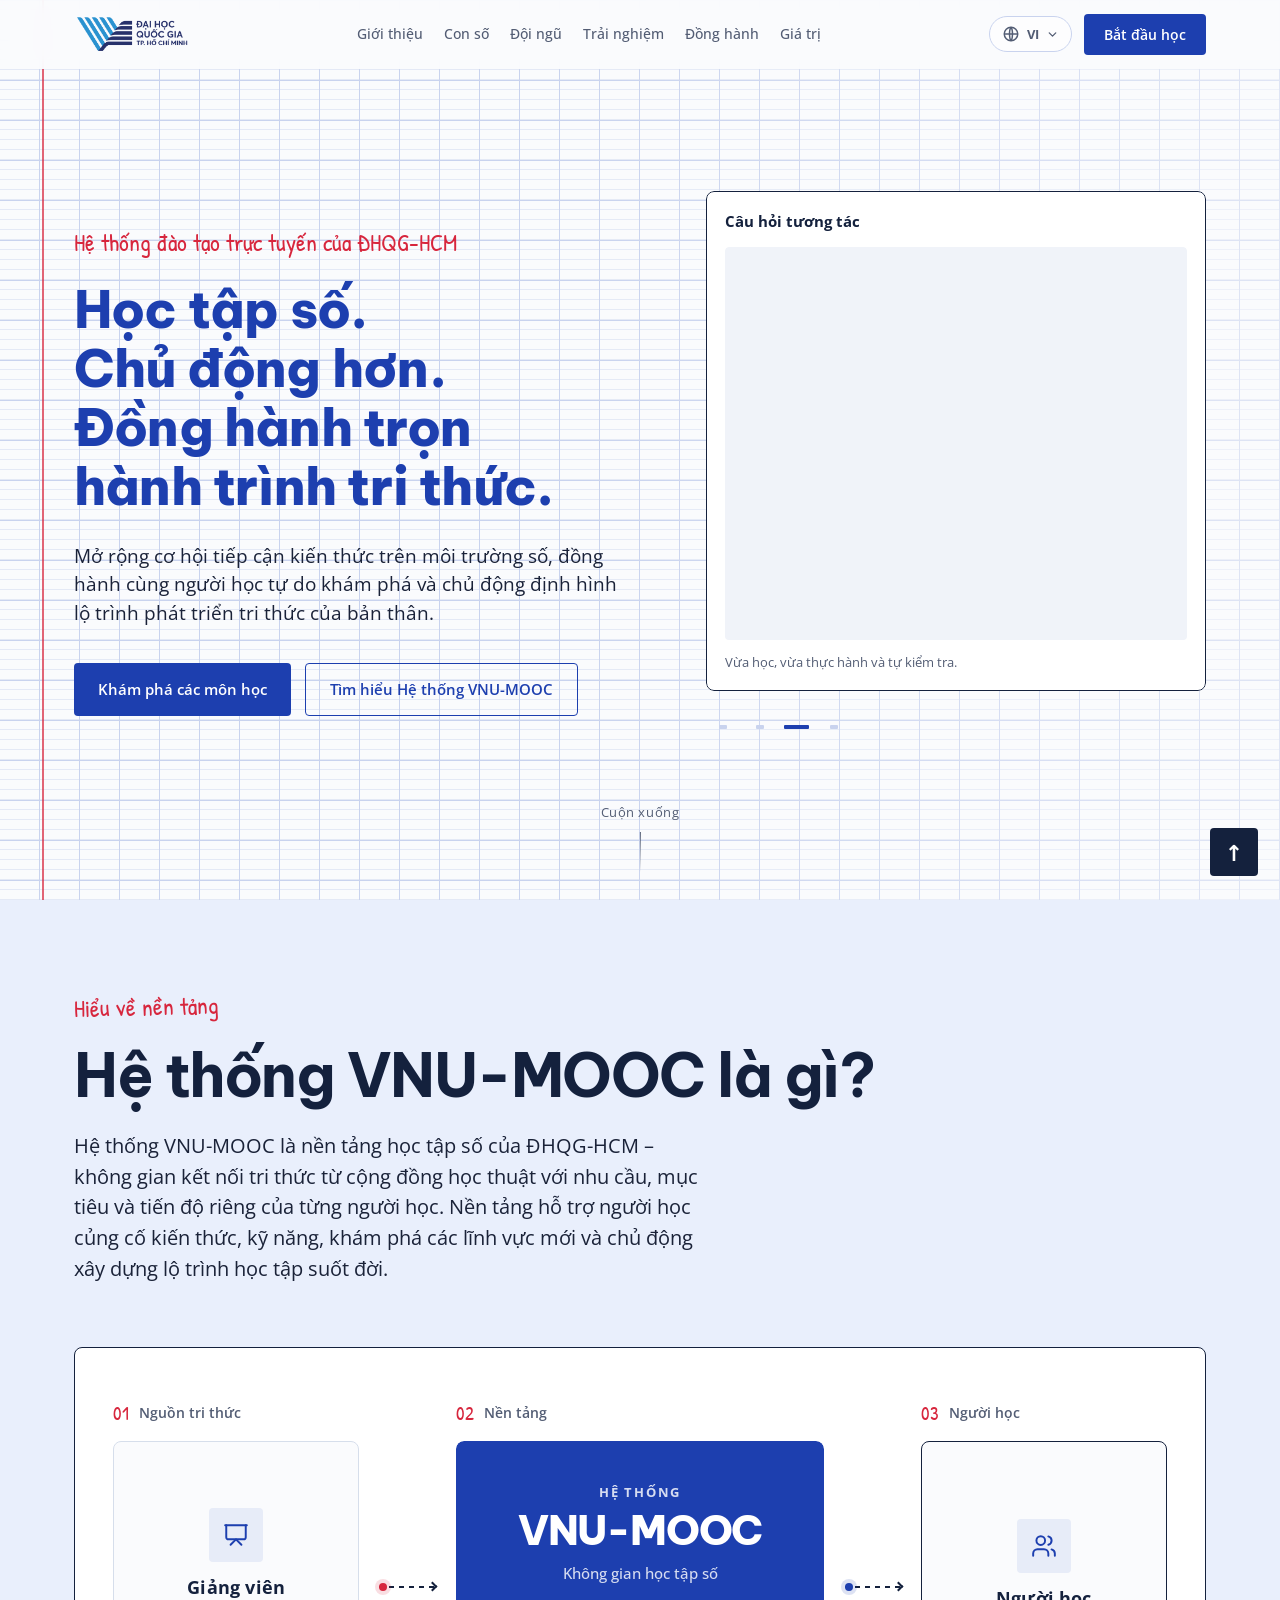
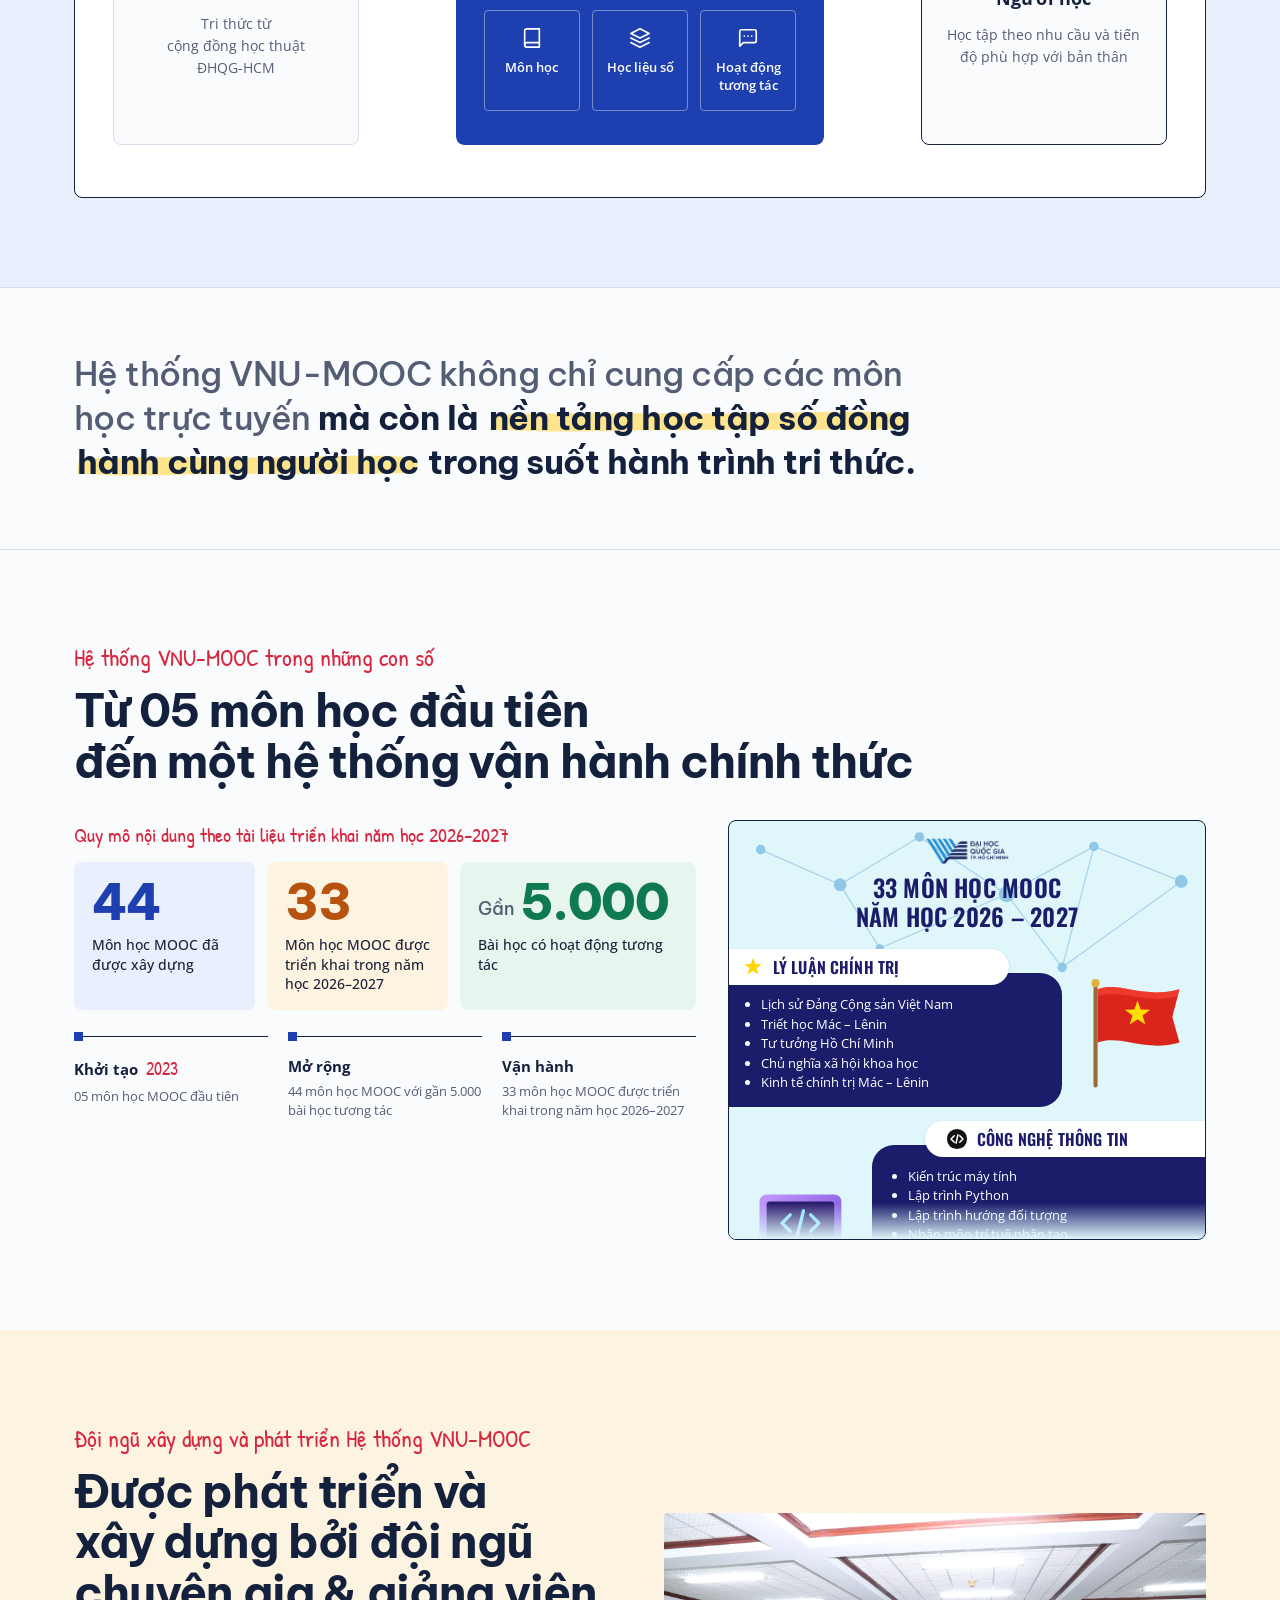
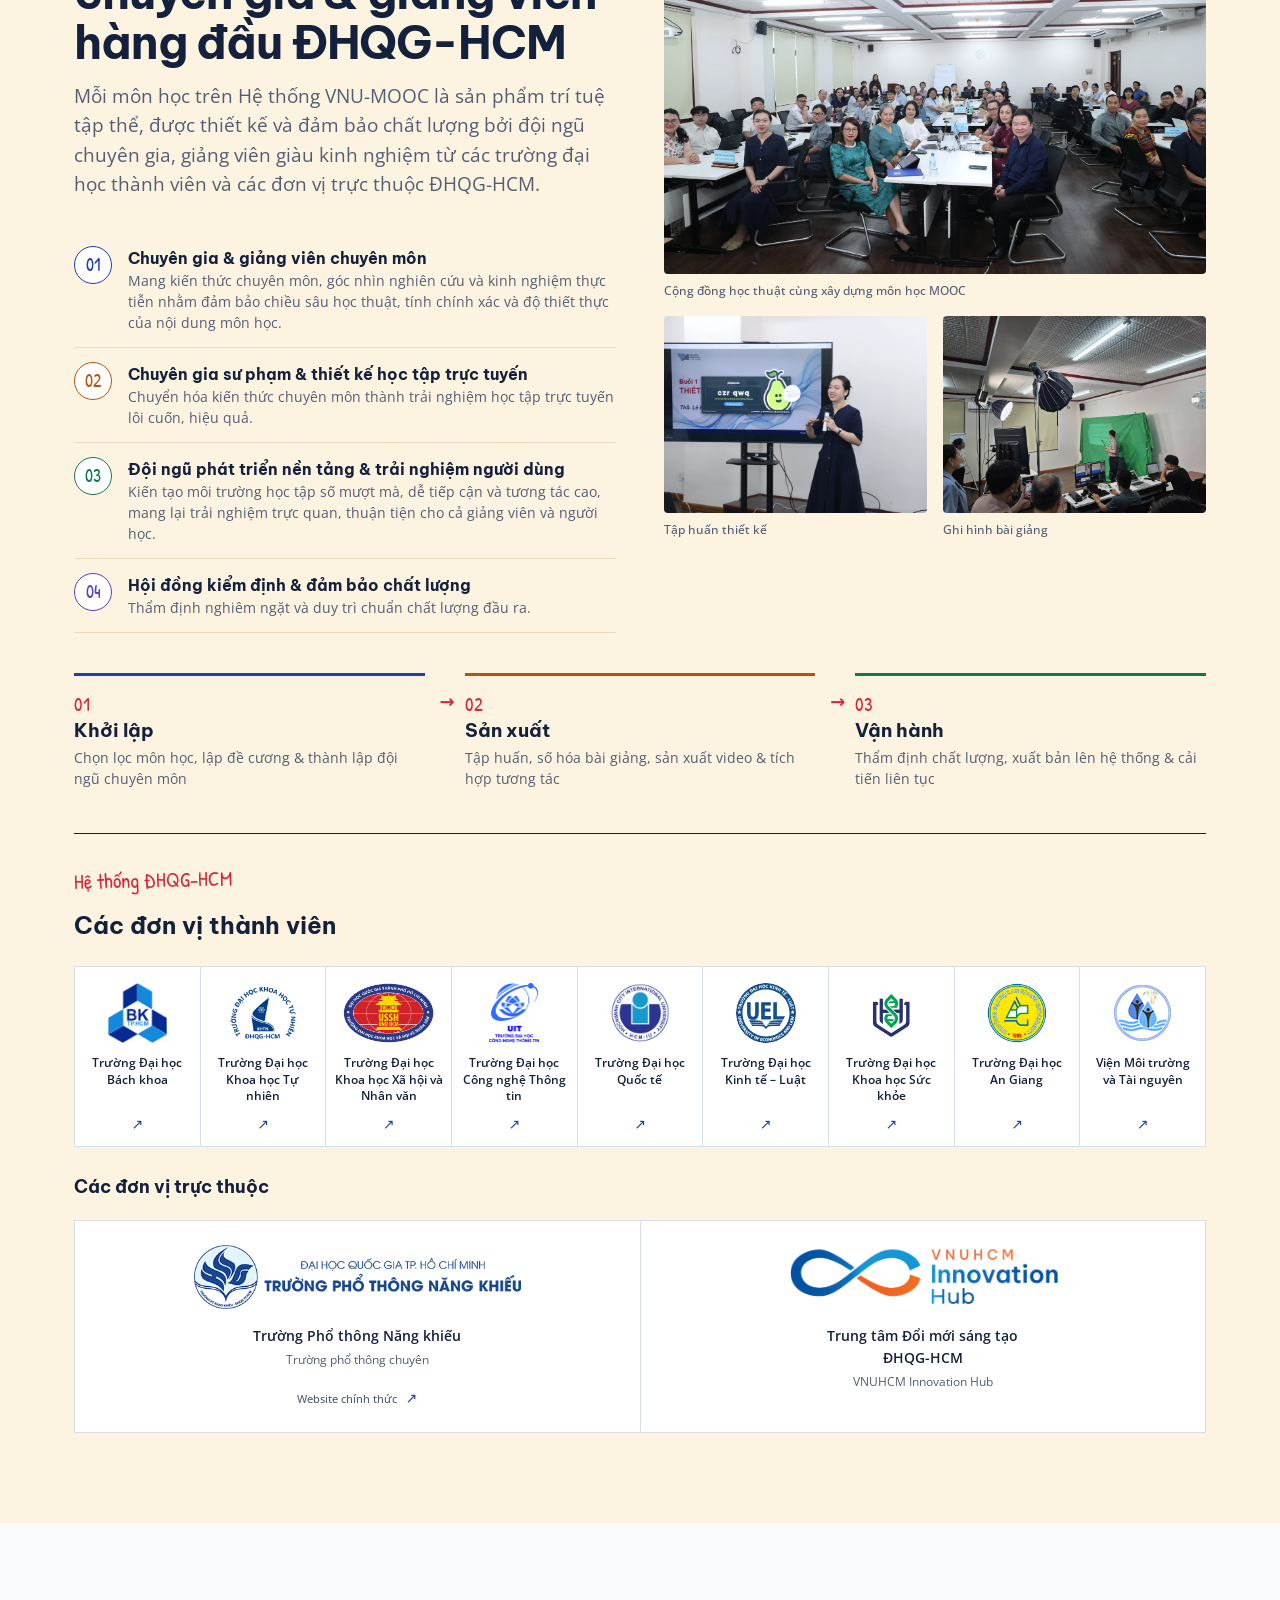
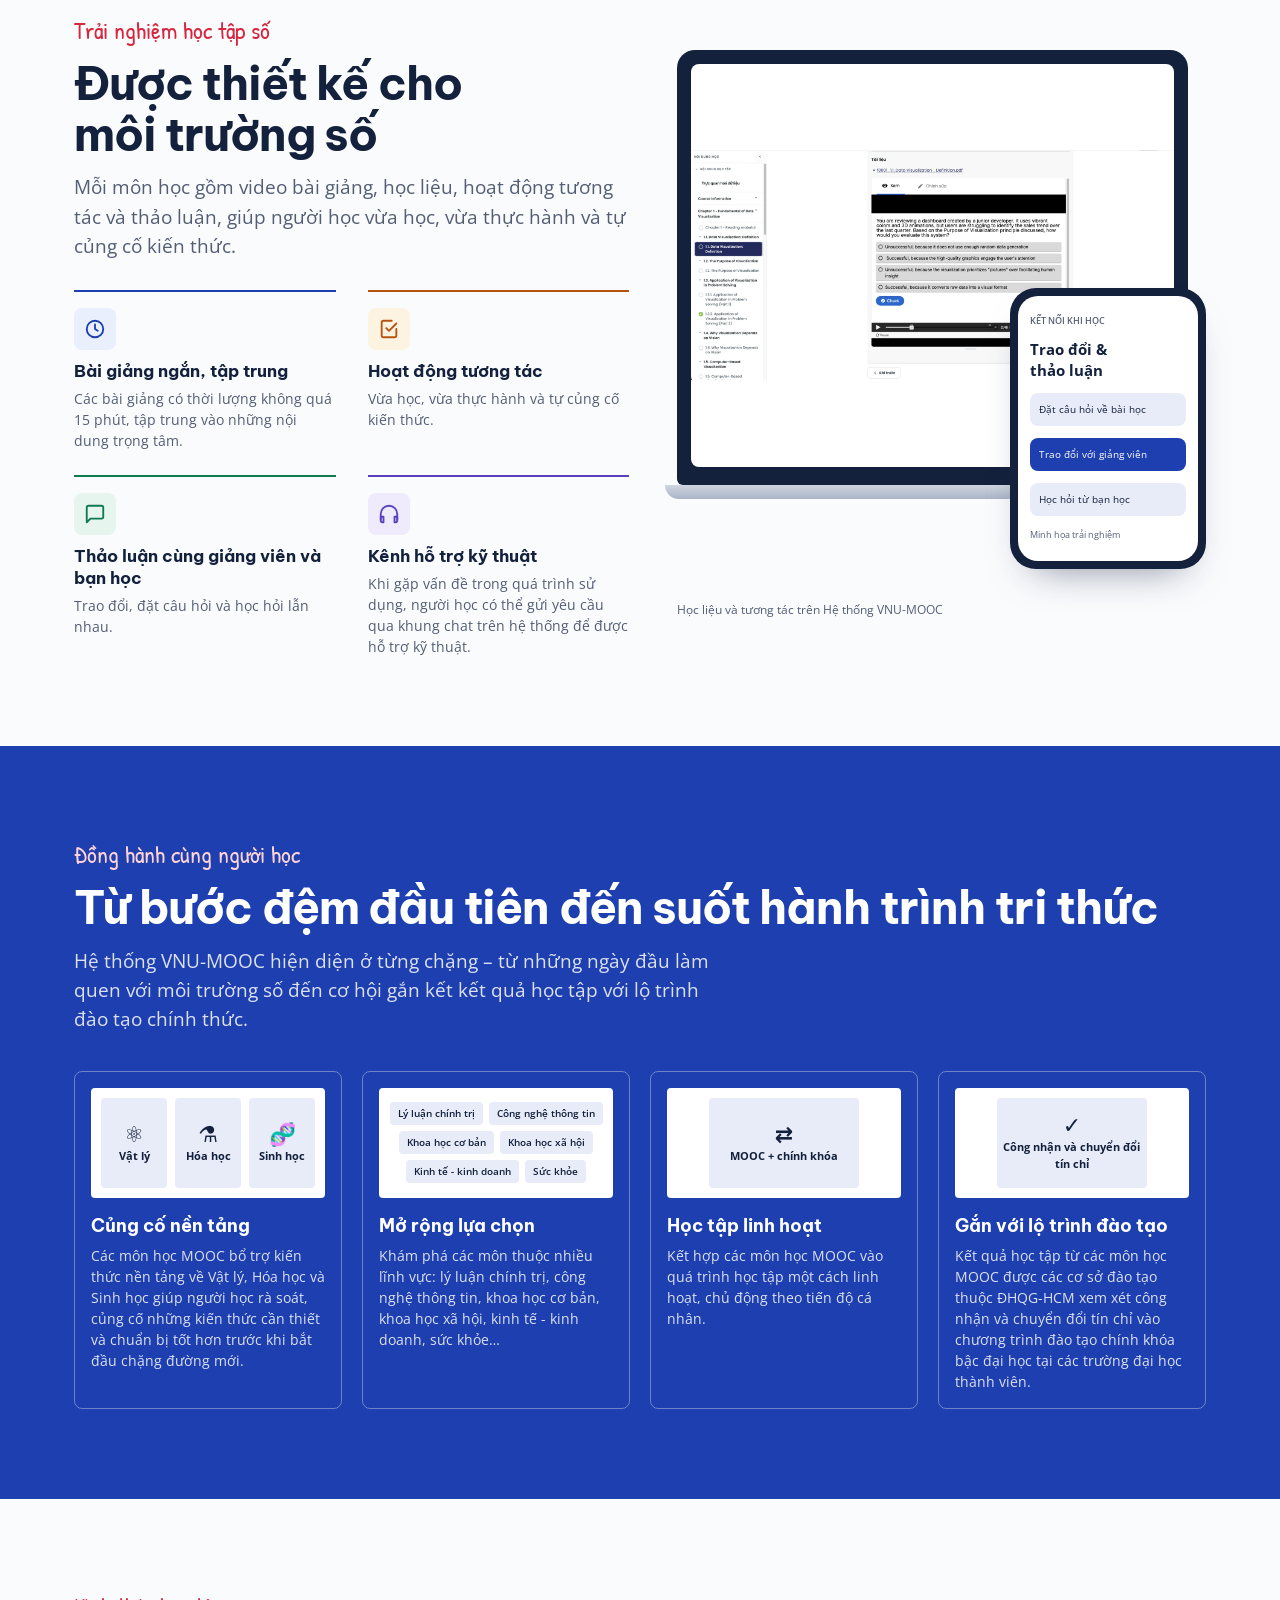
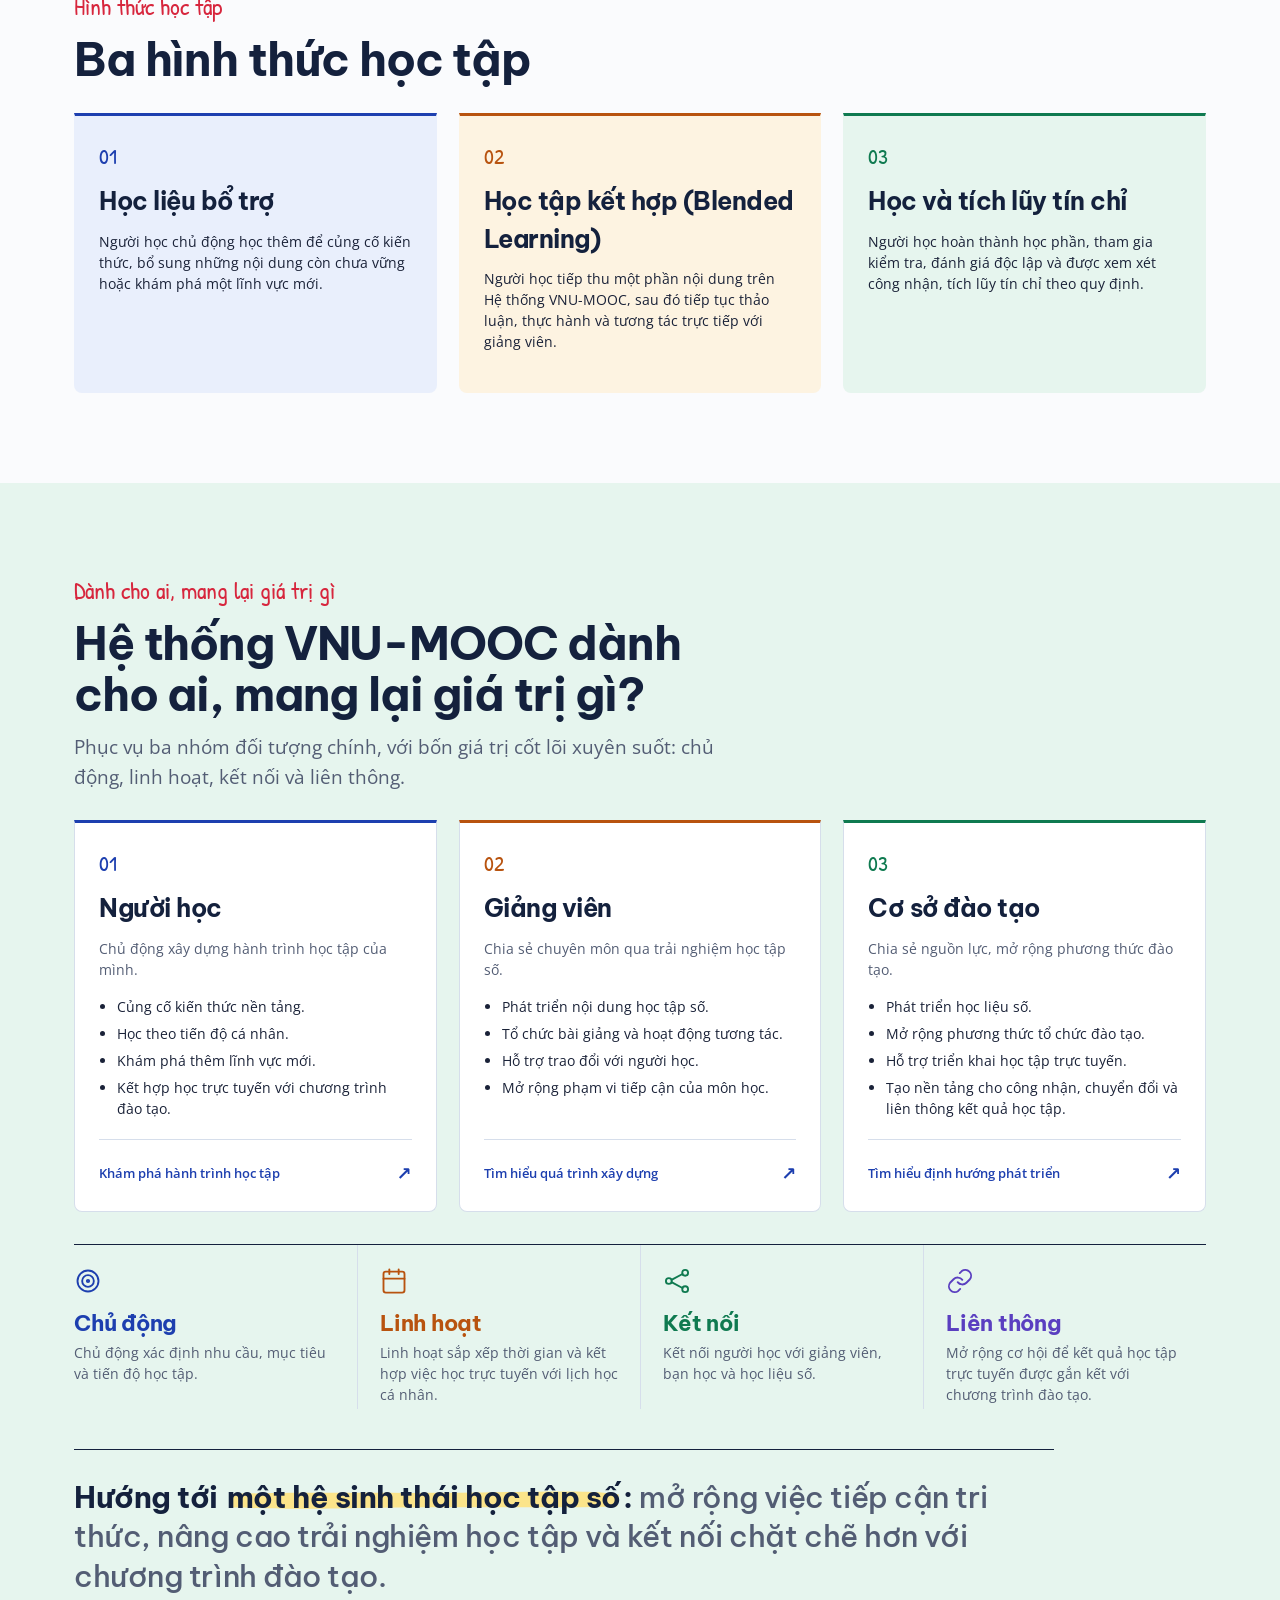
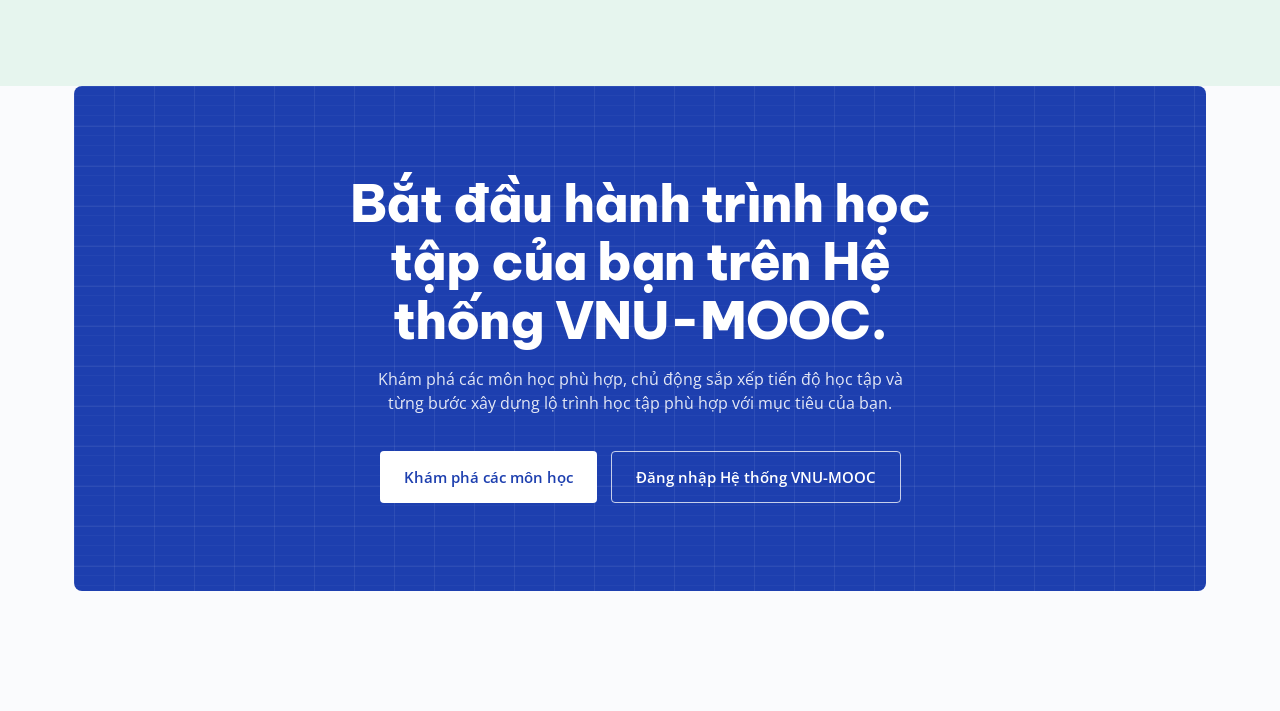
==== commit 1265134e: "Danh mục môn học: mô phỏng infographic Canva "[2.1] 33 môn MOOC" - Sáu nhóm môn so le trái/phải: nhã" ====
--- a/index.html
+++ b/index.html
@@ -8,7 +8,7 @@
 <link rel="icon" type="image/png" href="assets/about/logos/VNUHCM2.png">
 <link rel="preconnect" href="https://fonts.googleapis.com">
 <link rel="preconnect" href="https://fonts.gstatic.com" crossorigin>
-<link href="https://fonts.googleapis.com/css2?family=Be+Vietnam+Pro:wght@400;600;700;800&family=Open+Sans:wght@300..800&family=Patrick+Hand&display=swap" rel="stylesheet">
+<link href="https://fonts.googleapis.com/css2?family=Be+Vietnam+Pro:wght@400;600;700;800&family=Open+Sans:wght@300..800&family=Oswald:wght@500;600&family=Patrick+Hand&display=swap" rel="stylesheet">
 <style>
   :root{
     --font-body:"Open Sans","Google Sans","Inter",system-ui,-apple-system,sans-serif;
@@ -457,14 +457,14 @@
 
       <div class="catalog-cell reveal">
         <div class="catalog">
-          <div class="catalog-head"><h3 id="catalog-title">Danh mục môn học</h3><span>33 môn · năm học 2026–2027</span></div>
           <div class="catalog-scroll" role="region" aria-labelledby="catalog-title" tabindex="0">
-            <div class="catalog-group"><h4>Lý luận chính trị <span>5</span></h4><ul><li>Triết học Mác – Lênin</li><li>Kinh tế chính trị Mác – Lênin</li><li>Chủ nghĩa xã hội khoa học</li><li>Lịch sử Đảng Cộng sản Việt Nam</li><li>Tư tưởng Hồ Chí Minh</li></ul></div>
-            <div class="catalog-group"><h4>Công nghệ thông tin <span>8</span></h4><ul><li>Kỹ năng số</li><li>Lập trình Python</li><li>Lập trình hướng đối tượng</li><li>Kiến trúc máy tính</li><li>Nhập môn trí tuệ nhân tạo</li><li>Nhập môn khoa học dữ liệu</li><li>Phân tích dữ liệu với Python</li><li>Trực quan hóa dữ liệu</li></ul></div>
-            <div class="catalog-group"><h4>Khoa học cơ bản <span>7</span></h4><ul><li>Vật lý đại cương</li><li>Hóa học đại cương</li><li>Sinh học đại cương</li><li>Giải tích</li><li>Đại số tuyến tính</li><li>Xác suất thống kê</li><li>Toán rời rạc</li></ul></div>
-            <div class="catalog-group"><h4>Khoa học xã hội <span>2</span></h4><ul><li>Tâm lý học</li><li>Pháp luật đại cương</li></ul></div>
-            <div class="catalog-group"><h4>Kinh tế - kinh doanh <span>6</span></h4><ul><li>Kinh tế vi mô</li><li>Kinh tế vĩ mô</li><li>Quản trị học</li><li>Nguyên lý kế toán</li><li>Nguyên lý thị trường tài chính</li><li>Thống kê trong kinh doanh</li></ul></div>
-            <div class="catalog-group"><h4>Sức khỏe <span>5</span></h4><ul><li>Cơ thể người</li><li>Tế bào và sinh học phân tử</li><li>Hệ tiêu hóa</li><li>Hệ sinh dục, thai nghén và sinh sản</li><li>Dược lý 1</li></ul></div>
+            <div class="cat-head"><img class="cat-logo" src="assets/about/logos/VNUHCM.png" alt="" width="6050" height="1986" loading="lazy" decoding="async"><h3 id="catalog-title">33 môn học MOOC<br>năm học 2026 – 2027</h3></div>
+            <div class="cat-block"><h4 class="cat-tag"><span class="cat-ic" aria-hidden="true"><svg viewBox="0 0 24 24"><polygon points="12,2 14.4,8.8 21.5,8.9 15.8,13.2 17.9,20.1 12,16 6.1,20.1 8.2,13.2 2.5,8.9 9.6,8.8" fill="#ffd400"/></svg></span>Lý luận chính trị</h4><ul class="cat-panel"><li>Lịch sử Đảng Cộng sản Việt Nam</li><li>Triết học Mác – Lênin</li><li>Tư tưởng Hồ Chí Minh</li><li>Chủ nghĩa xã hội khoa học</li><li>Kinh tế chính trị Mác – Lênin</li></ul><svg class="cat-art" viewBox="0 0 120 110" aria-hidden="true" focusable="false"><rect x="21" y="6" width="4" height="102" rx="2" fill="#9a6a3a"/><circle cx="23" cy="6" r="4" fill="#e0b23a"/><path d="M25 12c22-8 44 10 80 0l-7 27 7 25c-34 10-56-8-80 0z" fill="#da251d"/><path d="M25 12c22-8 44 10 80 0l-2 7c-34 8-56-8-78 0z" fill="#ff4a3d" opacity=".55"/><polygon points="64,23 67.1,31.8 76.4,32 68.9,37.6 71.6,46.5 64,41.2 56.4,46.5 59.1,37.6 51.6,32 60.9,31.8" fill="#ffde00"/></svg></div>
+            <div class="cat-block is-right"><h4 class="cat-tag"><span class="cat-ic" aria-hidden="true"><svg viewBox="0 0 24 24"><circle cx="12" cy="12" r="11" fill="#111"/><path d="M9 8.5 5.5 12 9 15.5M15 8.5l3.5 3.5-3.5 3.5M13 7.5l-2 9" fill="none" stroke="#fff" stroke-width="1.7" stroke-linecap="round" stroke-linejoin="round"/></svg></span>Công nghệ thông tin</h4><ul class="cat-panel"><li>Kiến trúc máy tính</li><li>Lập trình Python</li><li>Lập trình hướng đối tượng</li><li>Nhập môn trí tuệ nhân tạo</li><li>Nhập môn khoa học dữ liệu</li><li>Trực quan hóa dữ liệu</li><li>Phân tích dữ liệu với Python</li><li>Kỹ năng số</li></ul><svg class="cat-art" viewBox="0 0 120 110" aria-hidden="true" focusable="false"><defs><linearGradient id="catLapvi" x1="0" y1="0" x2="1" y2="1"><stop offset="0" stop-color="#c59bff"/><stop offset="1" stop-color="#6a3fd0"/></linearGradient></defs><rect x="20" y="16" width="80" height="56" rx="7" fill="url(#catLapvi)"/><rect x="27" y="23" width="66" height="42" rx="3" fill="#2a1d6e"/><path d="M10 78h100l-9 14H19z" fill="#9a6cf0"/><path d="M48 78h24v4H48z" fill="#6a3fd0"/><path d="M50 36l-8 8 8 8M70 36l8 8-8 8M63 32l-6 24" fill="none" stroke="#7fe3ff" stroke-width="3.2" stroke-linecap="round" stroke-linejoin="round"/></svg></div>
+            <div class="cat-block"><h4 class="cat-tag"><span class="cat-ic" aria-hidden="true"><svg viewBox="0 0 24 24" fill="none" stroke="#5a3fc0" stroke-width="1.5"><ellipse cx="12" cy="12" rx="10" ry="4"/><ellipse cx="12" cy="12" rx="10" ry="4" transform="rotate(60 12 12)"/><ellipse cx="12" cy="12" rx="10" ry="4" transform="rotate(-60 12 12)"/><circle cx="12" cy="12" r="1.8" fill="#e24a4a" stroke="none"/></svg></span>Khoa học cơ bản</h4><ul class="cat-panel"><li>Khối học phần Hóa học đại cương</li><li>Khối học phần Vật lý đại cương</li><li>Khối học phần Sinh học đại cương</li><li>Khối học phần Đại số tuyến tính</li><li>Khối học phần Toán rời rạc</li><li>Khối học phần Giải tích</li><li>Khối học phần Xác suất thống kê</li></ul><svg class="cat-art" viewBox="0 0 120 110" aria-hidden="true" focusable="false"><g fill="none" stroke="#2b2f7a" stroke-width="2.4"><ellipse cx="74" cy="34" rx="30" ry="10"/><ellipse cx="74" cy="34" rx="30" ry="10" transform="rotate(60 74 34)"/><ellipse cx="74" cy="34" rx="30" ry="10" transform="rotate(-60 74 34)"/></g><circle cx="74" cy="34" r="5" fill="#e24a4a"/><rect x="14" y="88" width="72" height="12" rx="2" fill="#2b2f7a"/><rect x="20" y="76" width="64" height="12" rx="2" fill="#e07b39"/><rect x="16" y="64" width="60" height="12" rx="2" fill="#3a7bd5"/><path d="M22 70h48M26 82h52M20 94h60" stroke="#fff" stroke-opacity=".5" stroke-width="1.5"/><circle cx="96" cy="86" r="10" fill="#e24a4a"/><path d="M96 76c0-4 3-6 6-6" stroke="#3f9a4a" stroke-width="2.5" fill="none" stroke-linecap="round"/><path d="M28 30a12 12 0 0 1 24 0v26h-8V30a4 4 0 0 0-8 0v26h-8z" fill="#d93a3a"/><path d="M28 50h8v6h-8zM44 50h8v6h-8z" fill="#b9c3d6"/></svg></div>
+            <div class="cat-block is-right"><h4 class="cat-tag"><span class="cat-ic" aria-hidden="true"><svg viewBox="0 0 24 24"><circle cx="12" cy="12" r="3.2" fill="#1b1d6b"/><g fill="#f08a24"><circle cx="12" cy="3.5" r="2.3"/><circle cx="12" cy="20.5" r="2.3"/></g><g fill="#2e9e6a"><circle cx="4.6" cy="7.8" r="2.3"/><circle cx="19.4" cy="16.2" r="2.3"/></g><g fill="#e24a4a"><circle cx="19.4" cy="7.8" r="2.3"/><circle cx="4.6" cy="16.2" r="2.3"/></g><path d="M12 6v3M12 15v3M6.7 9l2.6 1.5M14.7 13.5l2.6 1.5M17.3 9l-2.6 1.5M9.3 13.5 6.7 15" stroke="#1b1d6b" stroke-width="1.2"/></svg></span>Khoa học xã hội</h4><ul class="cat-panel"><li>Tâm lý học</li><li>Pháp luật đại cương</li></ul><svg class="cat-art" viewBox="0 0 120 110" aria-hidden="true" focusable="false"><path d="M8 96a52 26 0 0 1 104 0z" fill="#4aa3e8"/><path d="M20 90c8-8 22-10 30-4s16 2 22-4 18-4 26 6" fill="none" stroke="#4cb871" stroke-width="6" stroke-linecap="round"/><rect x="26" y="52" width="14" height="38" fill="#2b4fa8"/><rect x="42" y="38" width="16" height="52" fill="#3a6fd8"/><rect x="60" y="46" width="14" height="44" fill="#2b4fa8"/><rect x="76" y="58" width="16" height="32" fill="#3a6fd8"/><g fill="#9ec5ff"><rect x="30" y="58" width="3" height="4"/><rect x="34" y="66" width="3" height="4"/><rect x="46" y="44" width="3" height="4"/><rect x="52" y="54" width="3" height="4"/><rect x="64" y="52" width="3" height="4"/><rect x="80" y="64" width="3" height="4"/><rect x="86" y="72" width="3" height="4"/></g><path d="M50 30V12h-6l10-10 10 10h-6v18z" fill="#f08a24"/><path d="M70 40V24h-5l8-9 8 9h-5v16z" fill="#ffb020"/></svg></div>
+            <div class="cat-block"><h4 class="cat-tag"><span class="cat-ic" aria-hidden="true"><svg viewBox="0 0 24 24"><rect x="2" y="7" width="18" height="11" rx="1.5" fill="#7cc47f"/><rect x="4" y="5" width="18" height="11" rx="1.5" fill="#3f9a4a"/><circle cx="13" cy="10.5" r="3" fill="#bfe8b8"/><path d="M6.5 8v5M19.5 8v5" stroke="#bfe8b8" stroke-width="1.4"/></svg></span>Kinh tế - kinh doanh</h4><ul class="cat-panel"><li>Thống kê trong kinh doanh</li><li>Quản trị học</li><li>Nguyên lý thị trường tài chính</li><li>Nguyên lý kế toán</li><li>Kinh tế vi mô</li><li>Kinh tế vĩ mô</li></ul><svg class="cat-art" viewBox="0 0 120 110" aria-hidden="true" focusable="false"><circle cx="66" cy="56" r="34" fill="#4aa3e8"/><path d="M44 36c8-4 14 2 12 8s4 10 10 8 10 6 6 12-14 4-16 12M78 28c6 2 10 8 8 14s4 8 10 6" fill="none" stroke="#4cb871" stroke-width="7" stroke-linecap="round"/><rect x="6" y="30" width="34" height="30" rx="3" fill="#c9f0d0"/><path d="M12 54V44M19 54V38M26 54V46M33 54V36" stroke="#2e9e6a" stroke-width="4" stroke-linecap="round"/><circle cx="100" cy="20" r="11" fill="#f5c242"/><path d="M100 13v14M104 16.5c-1-2-7-2-7 1s7 2 7 5-6 3-7 1" fill="none" stroke="#b8860b" stroke-width="1.8" stroke-linecap="round"/><path d="M54 100V80h-7l12-14 12 14h-7v20z" fill="#e24a4a"/><g fill="#f5c242"><ellipse cx="96" cy="100" rx="11" ry="3.5"/><ellipse cx="96" cy="95" rx="11" ry="3.5"/><ellipse cx="96" cy="90" rx="11" ry="3.5"/></g></svg></div>
+            <div class="cat-block is-right"><h4 class="cat-tag"><span class="cat-ic" aria-hidden="true"><svg viewBox="0 0 24 24"><path d="M12 21s-8-5.2-8-11a4.5 4.5 0 0 1 8-2.8A4.5 4.5 0 0 1 20 10c0 5.8-8 11-8 11z" fill="#e2454f"/><path d="M5 12h4l1.5-3 2.5 6 1.5-3H19" fill="none" stroke="#fff" stroke-width="1.5" stroke-linejoin="round" stroke-linecap="round"/></svg></span>Sức khỏe</h4><ul class="cat-panel"><li>Hệ sinh dục, thai nghén và sinh sản</li><li>Hệ tiêu hóa</li><li>Tế bào và sinh học phân tử</li><li>Dược lý 1</li><li>Cơ thể người</li></ul><svg class="cat-art" viewBox="0 0 120 110" aria-hidden="true" focusable="false"><rect x="12" y="14" width="58" height="82" rx="7" fill="#f6a5a5"/><rect x="19" y="24" width="44" height="64" rx="3" fill="#fff"/><rect x="29" y="8" width="24" height="12" rx="4" fill="#e05a5a"/><path d="M41 58s-12-7-12-15a6.5 6.5 0 0 1 12-3.5A6.5 6.5 0 0 1 53 43c0 8-12 15-12 15z" fill="#e2454f"/><path d="M23 70h8l3-6 4 10 3-6h16" fill="none" stroke="#e2454f" stroke-width="2.2" stroke-linejoin="round" stroke-linecap="round"/><path d="M80 14v22a14 14 0 0 0 28 0V14" fill="none" stroke="#2f9c8f" stroke-width="4" stroke-linecap="round"/><path d="M94 50v22a12 12 0 0 1-24 0v-4" fill="none" stroke="#2f9c8f" stroke-width="4" stroke-linecap="round"/><circle cx="70" cy="62" r="8" fill="#fff" stroke="#2f9c8f" stroke-width="4"/><circle cx="70" cy="62" r="3" fill="#2f9c8f"/></svg></div>
           </div>
         </div>
       </div>
--- a/assets/about/about.css
+++ b/assets/about/about.css
@@ -127,20 +127,27 @@
 .development-story{grid-template-columns:repeat(3,minmax(0,1fr));gap:20px;margin:26px 0 0}
 .development-story strong em{font-style:normal;font-family:var(--hand);font-weight:400;font-size:1.2em;color:var(--pen);margin-left:4px}
 .development-story span{font-size:13px;line-height:1.45}
-.catalog-cell{position:relative;min-width:0;min-height:340px}
-.catalog{position:absolute;inset:0;display:flex;flex-direction:column;background:#fff;border:1.5px solid var(--navy);border-radius:8px;overflow:hidden}
-.catalog-head{flex:none;display:flex;flex-wrap:wrap;align-items:baseline;justify-content:space-between;gap:12px;padding:14px 18px 12px;border-bottom:1px solid var(--line);background:var(--tint-blue)}
-.catalog-head h3{font-size:17px;color:var(--navy)}
-.catalog-head span{font-size:12px;color:var(--muted);white-space:nowrap}
-.catalog-scroll{flex:1;min-height:0;overflow-y:auto;overscroll-behavior:contain;padding:0 18px 12px;scrollbar-width:thin;scrollbar-color:var(--blue) transparent}
+/* Danh mục môn: mô phỏng infographic Canva "[2.1] 33 môn MOOC", cuộn trong khung */
+.catalog-cell{position:relative;min-width:0;min-height:420px}
+.catalog{--cat-navy:#1b1d6b;--cat-bg:#dff6fb;--font-cond:"Oswald","Be Vietnam Pro",sans-serif;position:absolute;inset:0;background:var(--cat-bg);border:1.5px solid var(--navy);border-radius:8px;overflow:hidden}
+.catalog::after{content:"";position:absolute;left:0;right:0;bottom:0;height:36px;background:linear-gradient(rgba(223,246,251,0),var(--cat-bg));pointer-events:none}
+.catalog-scroll{height:100%;overflow-y:auto;overscroll-behavior:contain;padding-bottom:30px;scrollbar-width:thin;scrollbar-color:var(--cat-navy) transparent;background:url("data:image/svg+xml,%3Csvg xmlns='http://www.w3.org/2000/svg' viewBox='0 0 300 110'%3E%3Cg fill='none' stroke='%2390c6e6' stroke-width='.8' opacity='.7'%3E%3Cpath d='M20 18 70 40 120 10 175 46 230 16 285 38M70 40 95 80 175 46 210 92 285 38M120 10 175 46M230 16 210 92'/%3E%3C/g%3E%3Cg fill='%2390c6e6'%3E%3Ccircle cx='20' cy='18' r='3'/%3E%3Ccircle cx='70' cy='40' r='4'/%3E%3Ccircle cx='120' cy='10' r='3'/%3E%3Ccircle cx='175' cy='46' r='5'/%3E%3Ccircle cx='230' cy='16' r='3'/%3E%3Ccircle cx='285' cy='38' r='4'/%3E%3Ccircle cx='95' cy='80' r='2.5'/%3E%3Ccircle cx='210' cy='92' r='3'/%3E%3C/g%3E%3C/svg%3E") top center/100% auto no-repeat local}
 .catalog-scroll:focus-visible{outline:3px solid #e57400;outline-offset:-3px}
-.catalog-group h4{position:sticky;top:0;z-index:1;display:flex;align-items:center;justify-content:space-between;gap:10px;padding:12px 0 6px;background:#fff;font-size:13px;color:var(--blue);border-bottom:1.5px solid var(--navy)}
-.catalog-group h4 span{font-size:11px;font-weight:700;padding:1px 8px;border-radius:999px;background:var(--sky);color:var(--blue)}
-.catalog-group ul{list-style:none}
-.catalog-group li{font-size:14px;line-height:1.4;padding:6px 0;border-bottom:1px dashed var(--line);color:var(--ink)}
-.catalog-group li:last-child{border-bottom:0}
-@media(max-width:960px){.numbers-grid{grid-template-columns:1fr;gap:24px}.catalog-cell{min-height:0}.catalog{position:static;height:360px}}
-@media(max-width:600px){.development-story{grid-template-columns:1fr;gap:14px;margin-top:20px}.catalog{height:320px}}
+.cat-head{text-align:center;padding:16px 16px 4px}
+.cat-logo{height:28px;width:auto;margin:0 auto 8px}
+.cat-head h3{font-family:var(--font-cond);font-weight:600;text-transform:uppercase;font-size:clamp(19px,1.9vw,24px);line-height:1.2;letter-spacing:.01em;color:var(--cat-navy)}
+.cat-block{display:grid;grid-template-columns:minmax(0,70%) minmax(0,1fr);grid-template-areas:"tag art" "panel art";align-items:start;margin-top:14px}
+.cat-block.is-right{grid-template-columns:minmax(0,1fr) minmax(0,70%);grid-template-areas:"art tag" "art panel"}
+.cat-tag{grid-area:tag;position:relative;z-index:1;justify-self:start;display:flex;align-items:center;gap:8px;min-width:84%;padding:6px 20px 6px 12px;background:#fff;border-radius:0 999px 999px 0;box-shadow:0 1px 3px rgba(20,33,61,.14);font-family:var(--font-cond);font-weight:600;font-size:16px;line-height:1.25;letter-spacing:.01em;text-transform:uppercase;color:var(--cat-navy)}
+.is-right .cat-tag{justify-self:end;padding:6px 12px 6px 20px;border-radius:999px 0 0 999px}
+.cat-ic{flex:none;display:grid;place-items:center;width:24px;height:24px}
+.cat-ic svg{width:22px;height:22px}
+.cat-panel{grid-area:panel;margin-top:-12px;padding:22px 16px 14px 32px;background:var(--cat-navy);color:#fff;border-radius:0 22px 22px 0;font-size:13px;line-height:1.5}
+.is-right .cat-panel{padding-left:36px;border-radius:22px 0 0 22px}
+.cat-panel li::marker{color:#fff}
+.cat-art{grid-area:art;align-self:center;justify-self:center;width:86%;max-width:128px;height:auto;margin-top:12px}
+@media(max-width:960px){.numbers-grid{grid-template-columns:1fr;gap:24px}.catalog-cell{min-height:0}.catalog{position:relative;height:440px}}
+@media(max-width:600px){.development-story{grid-template-columns:1fr;gap:14px;margin-top:20px}.catalog{height:420px}.cat-panel{font-size:12.5px}.cat-tag{font-size:15px}}
 
 .build-flow{list-style:none;display:grid;grid-template-columns:repeat(3,minmax(0,1fr));gap:40px;margin-top:40px}
 .build-flow li{position:relative;padding-top:14px;border-top:3px solid var(--blue)}
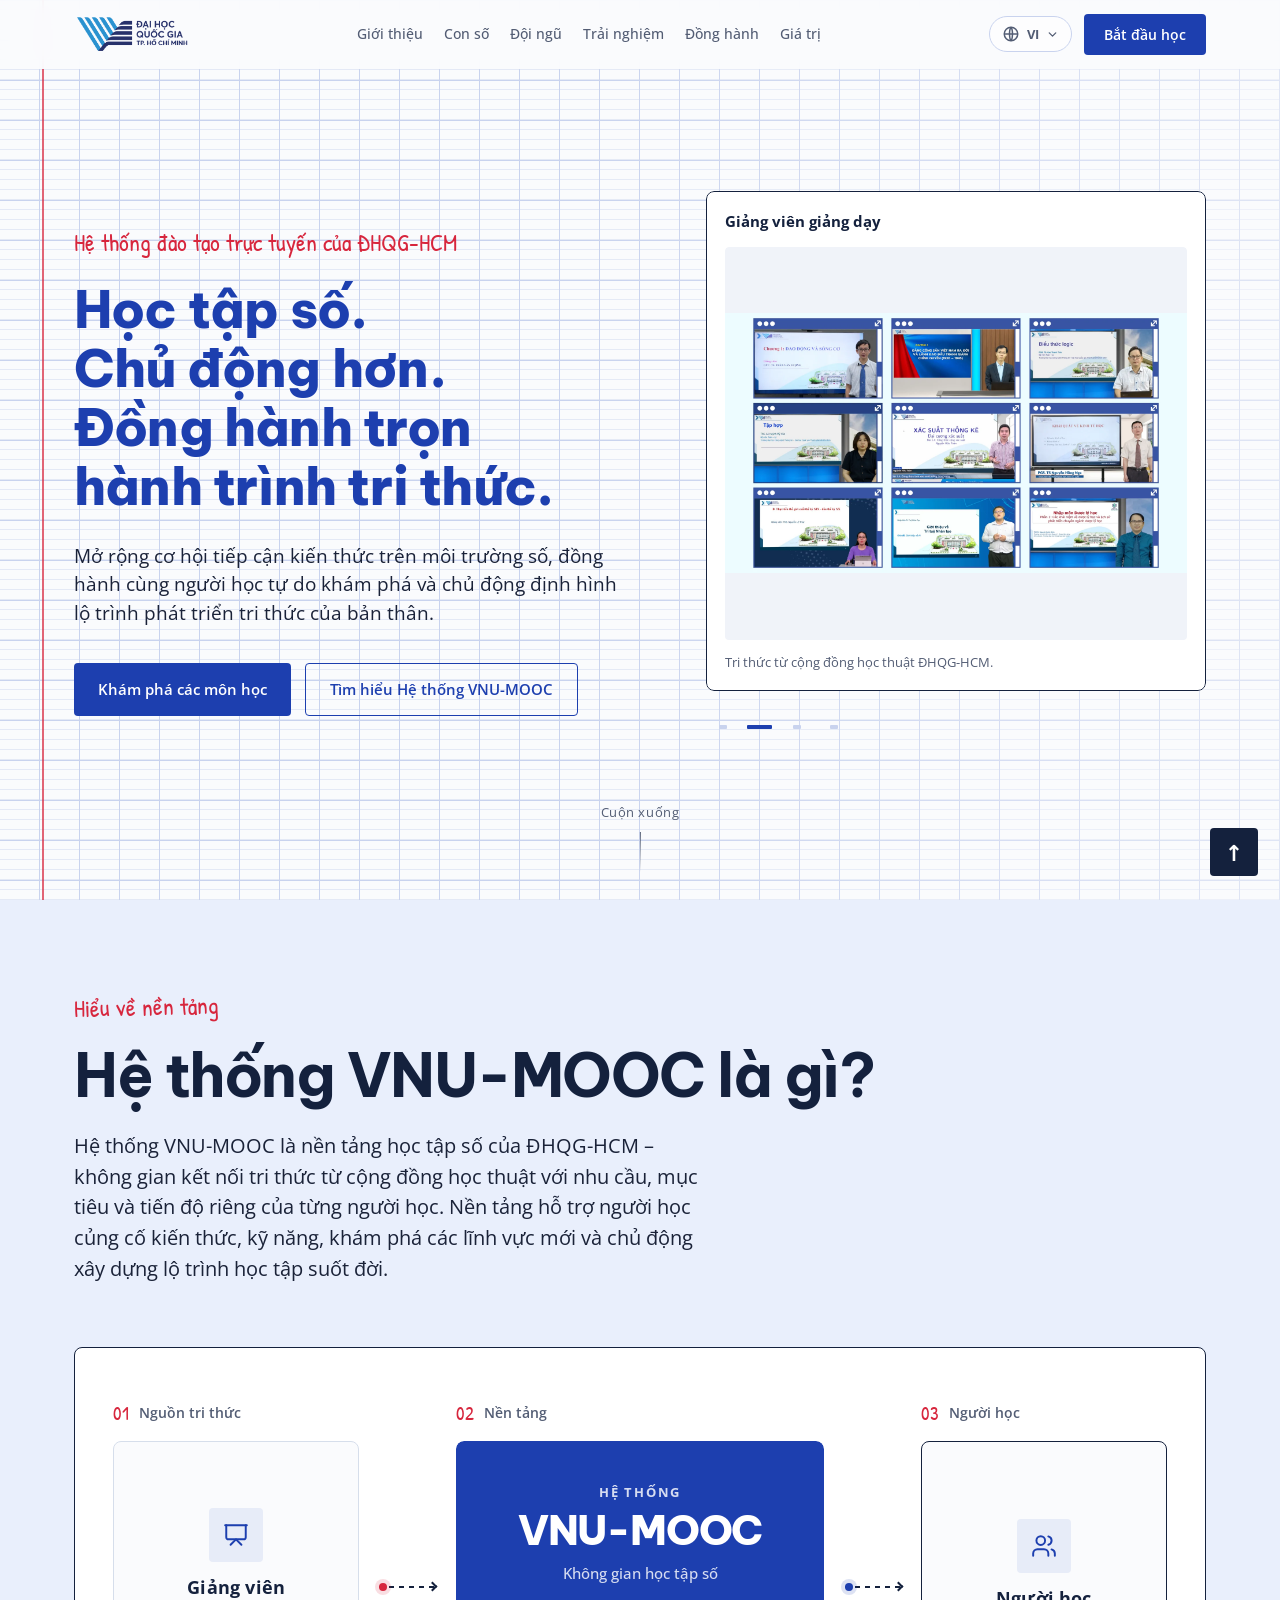
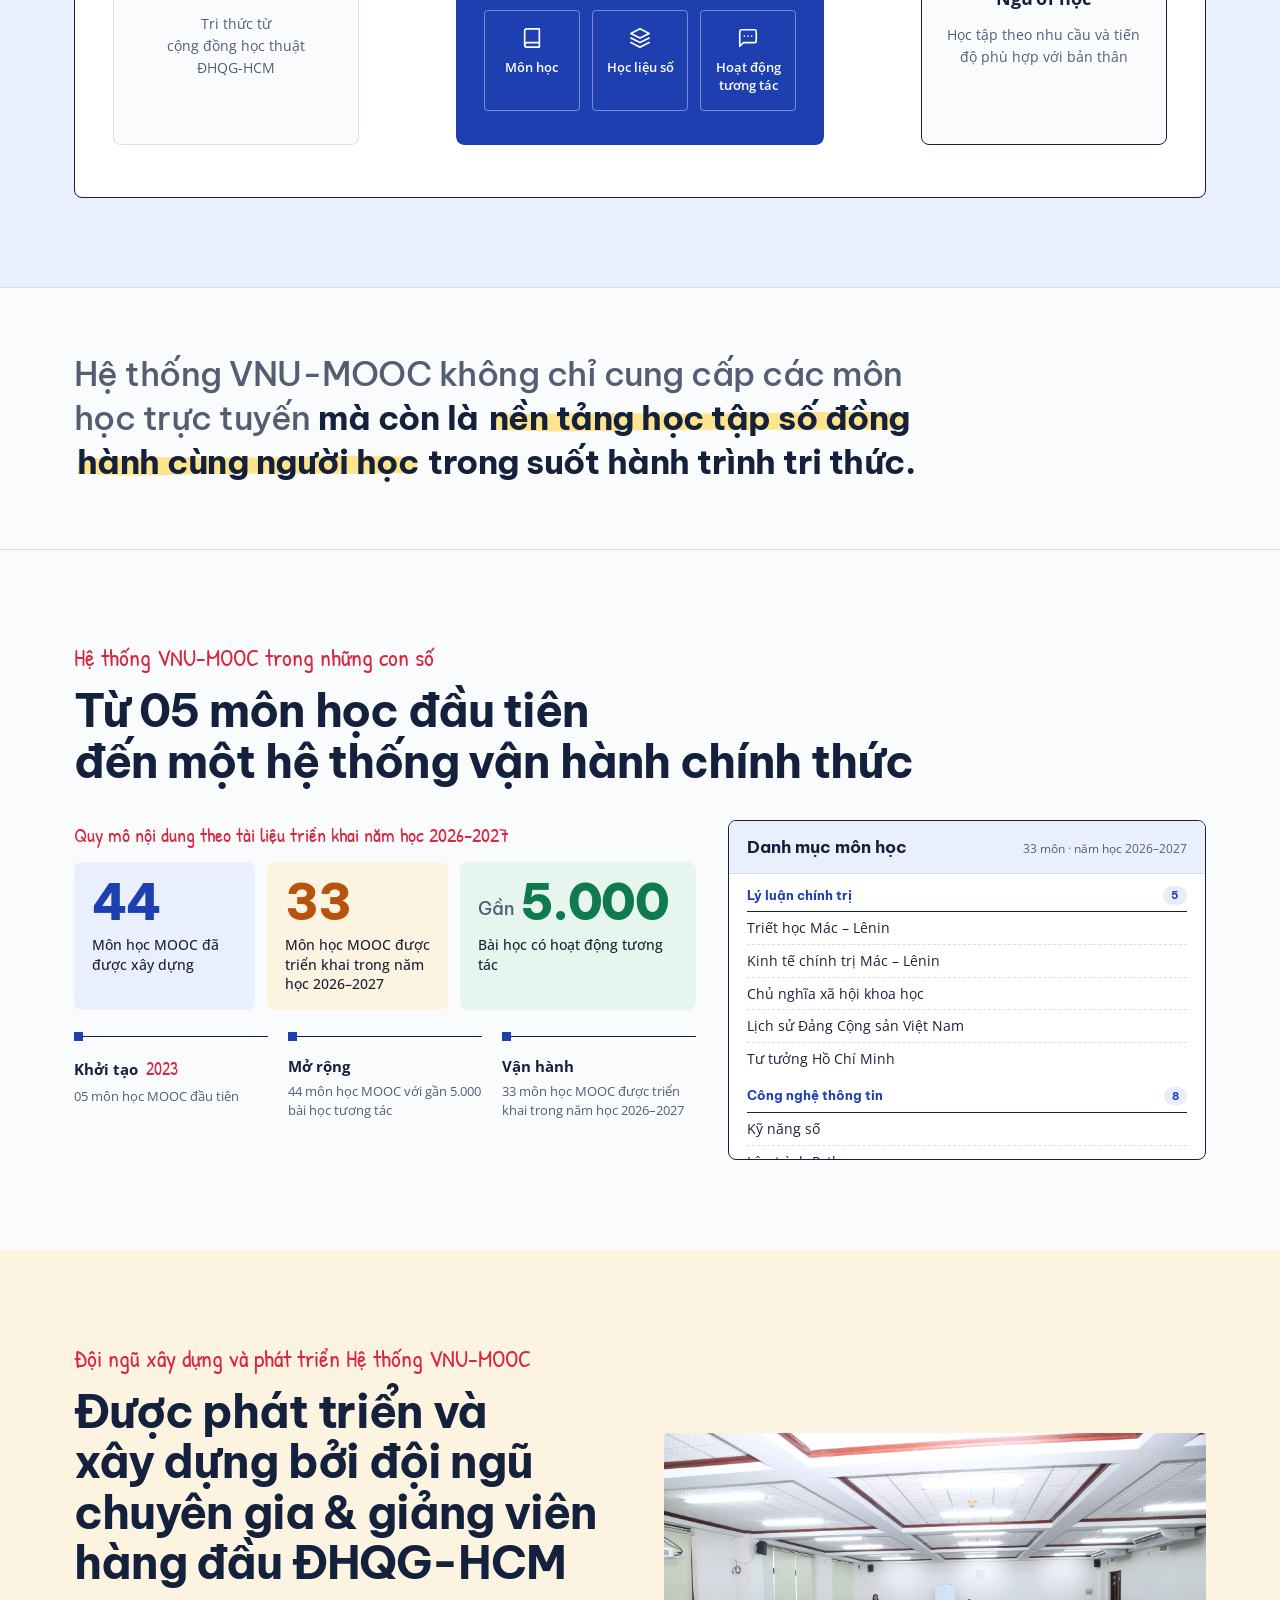
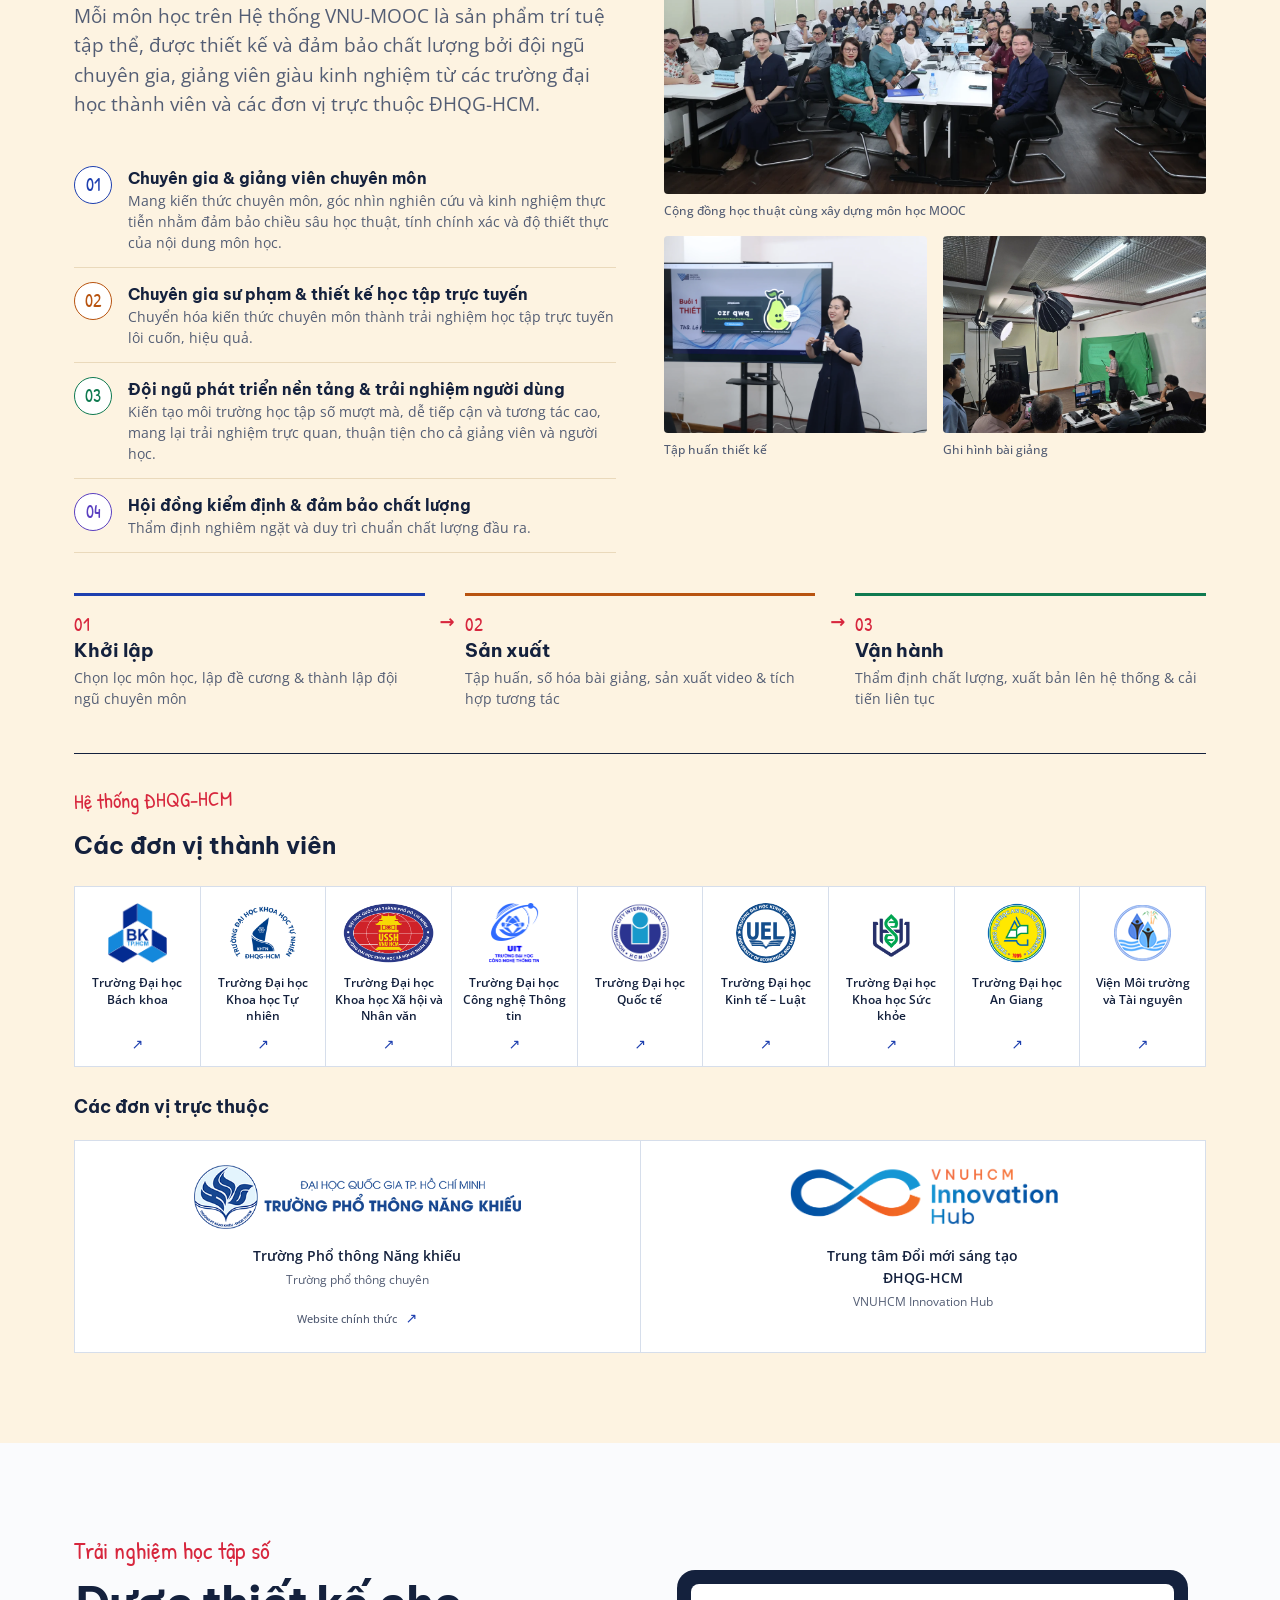
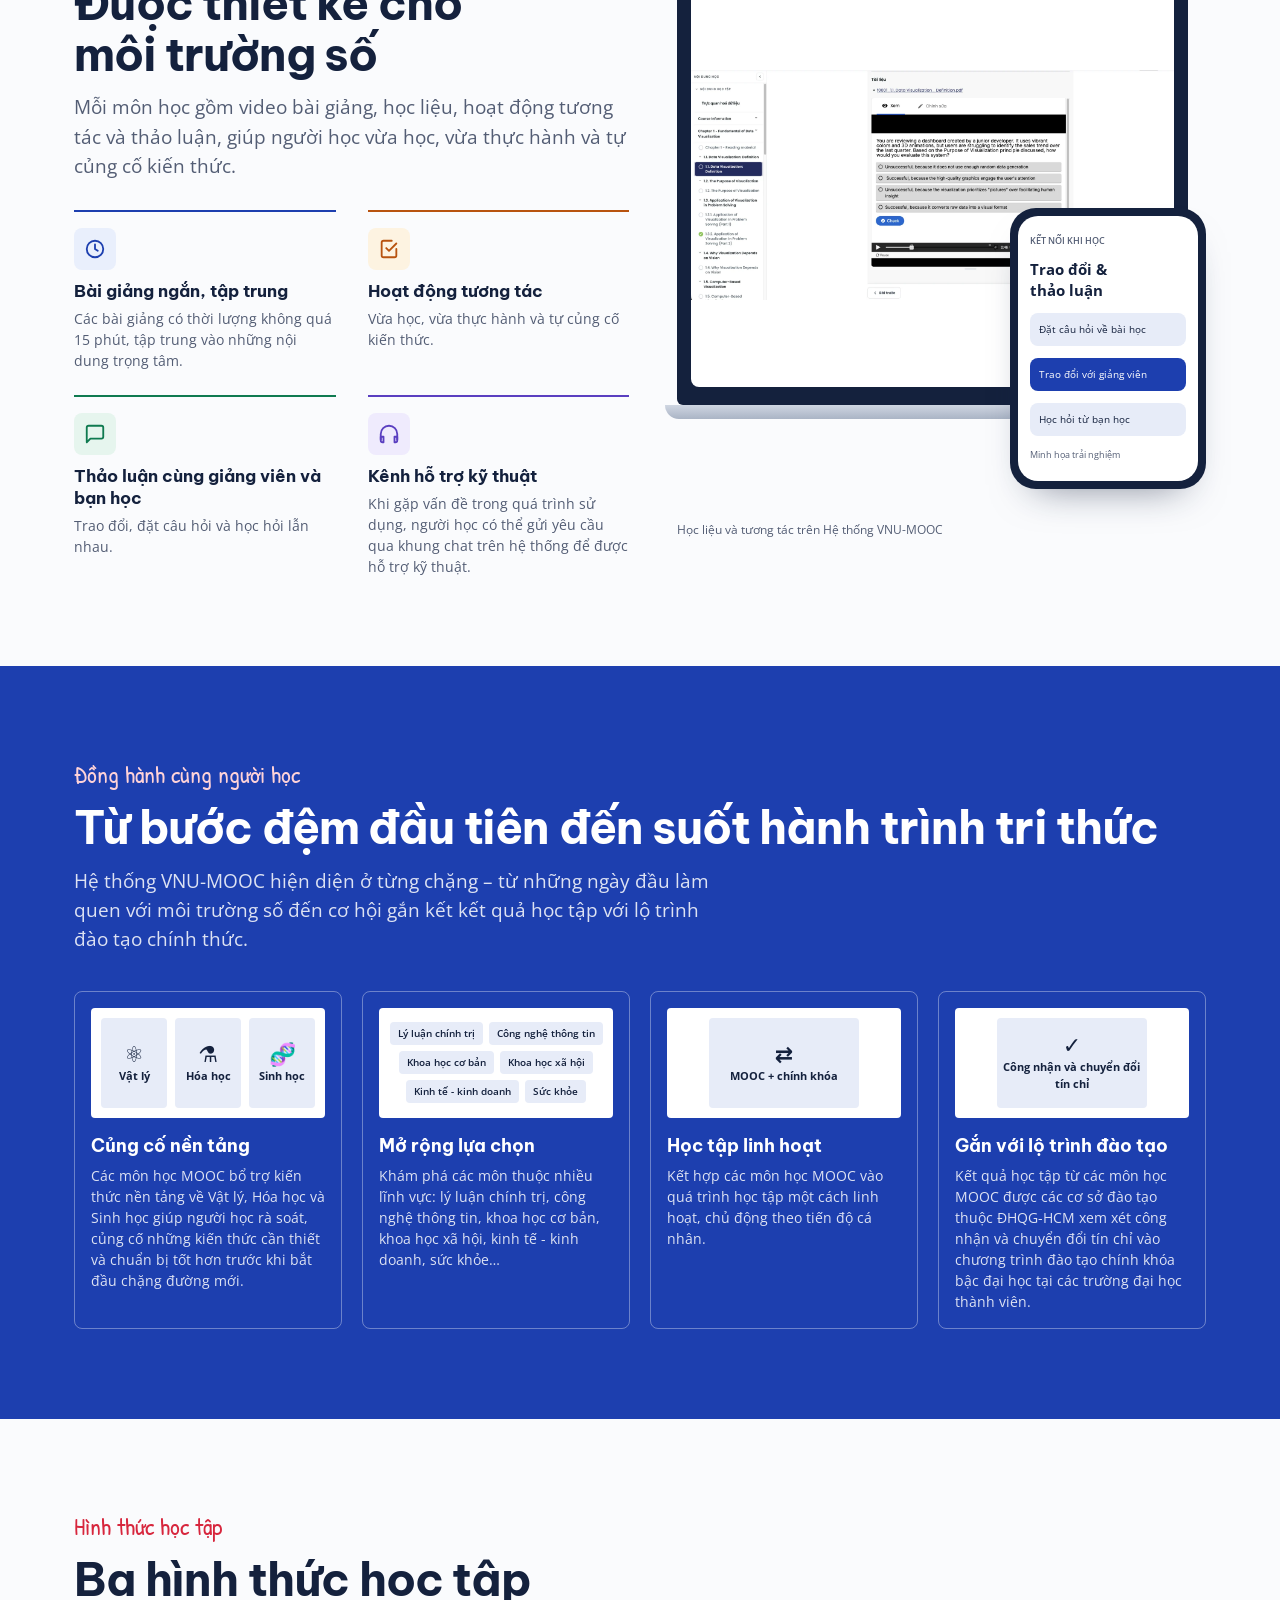
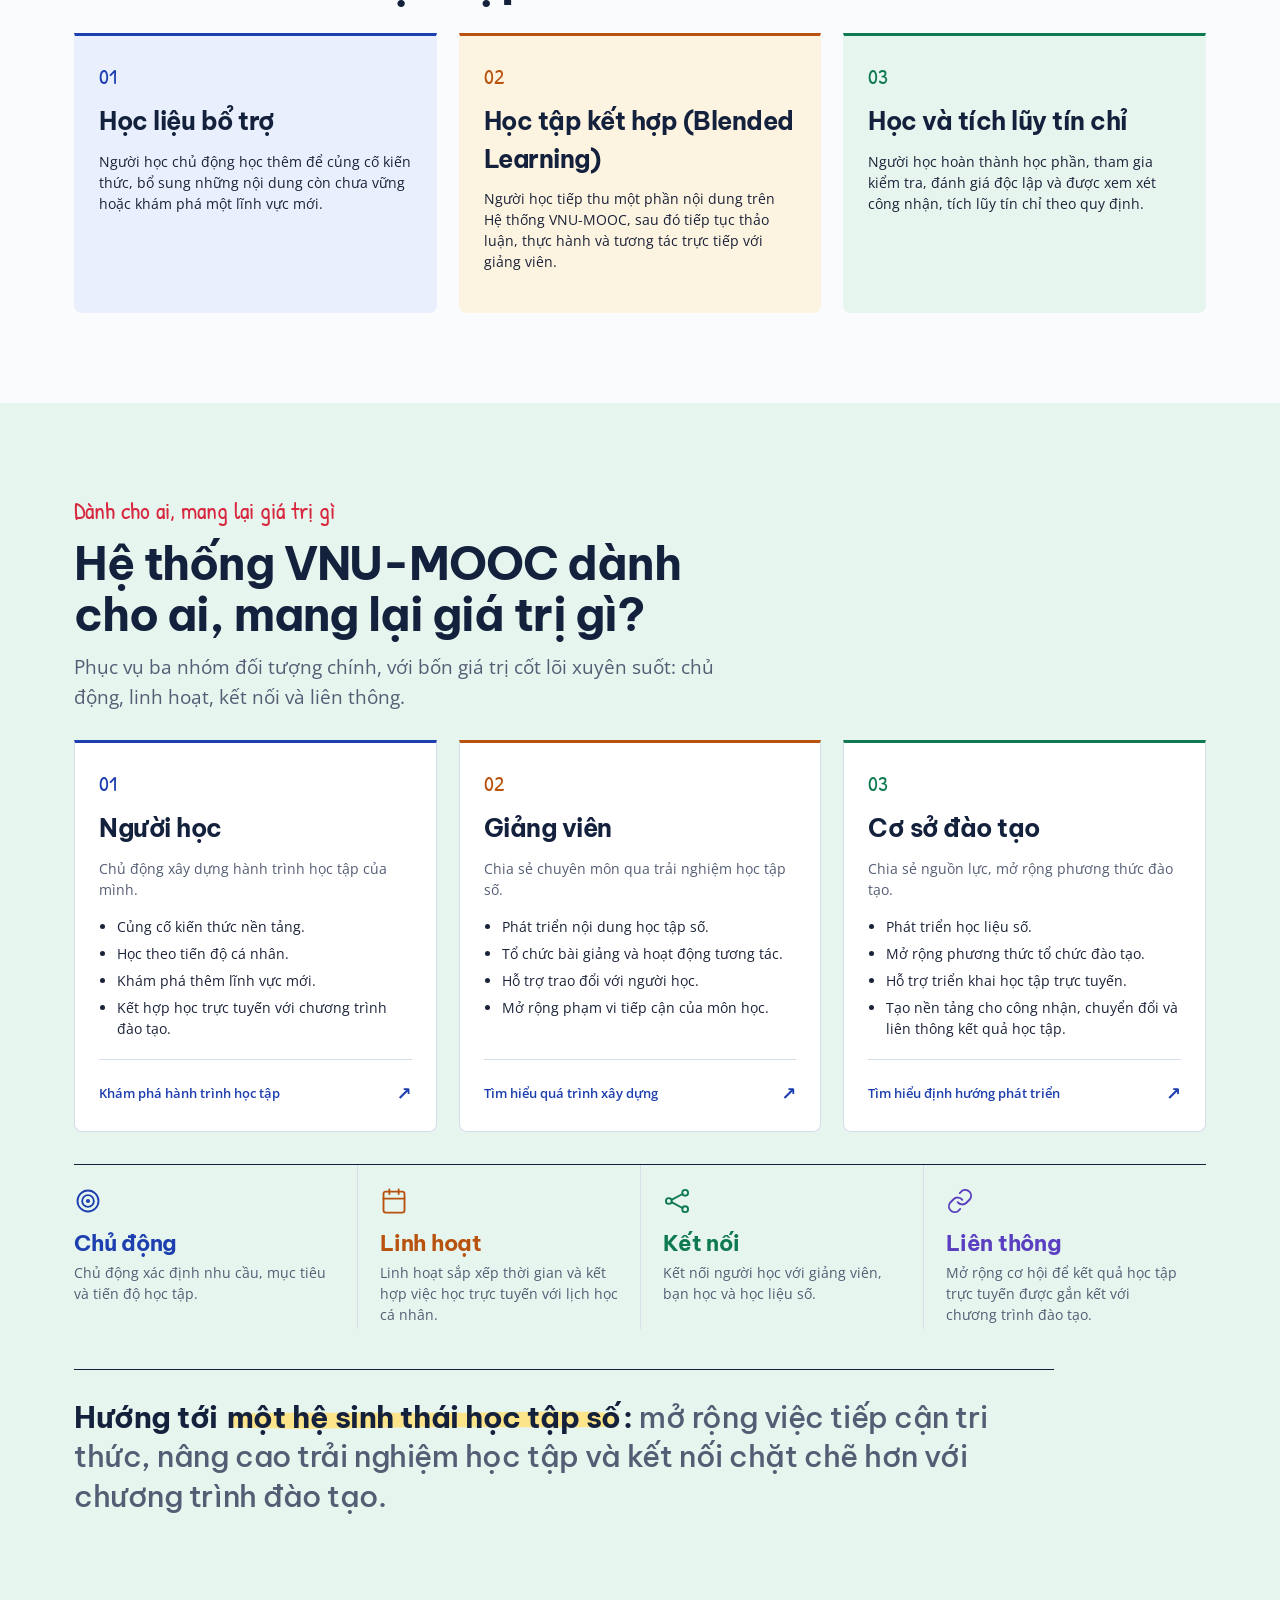
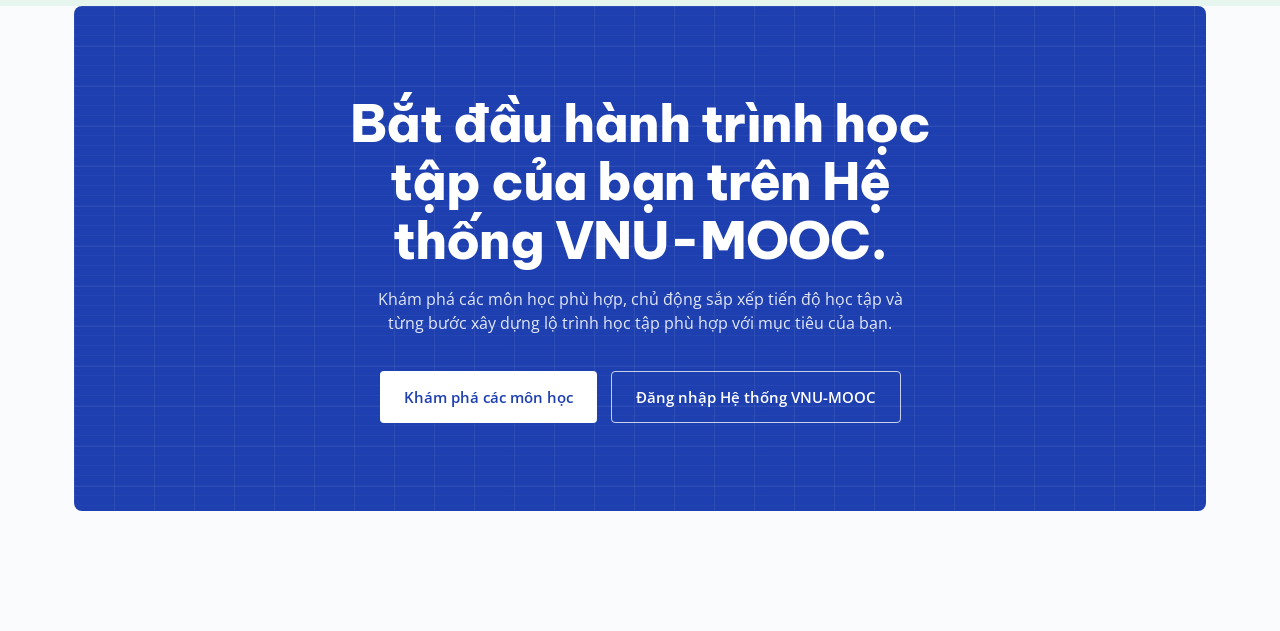
==== commit 6bc9e588: "Revert "Danh mục môn học: mô phỏng infographic Canva [2.1] 33 môn MOOC" Quay về khung danh mục của c" ====
--- a/index.html
+++ b/index.html
@@ -8,7 +8,7 @@
 <link rel="icon" type="image/png" href="assets/about/logos/VNUHCM2.png">
 <link rel="preconnect" href="https://fonts.googleapis.com">
 <link rel="preconnect" href="https://fonts.gstatic.com" crossorigin>
-<link href="https://fonts.googleapis.com/css2?family=Be+Vietnam+Pro:wght@400;600;700;800&family=Open+Sans:wght@300..800&family=Oswald:wght@500;600&family=Patrick+Hand&display=swap" rel="stylesheet">
+<link href="https://fonts.googleapis.com/css2?family=Be+Vietnam+Pro:wght@400;600;700;800&family=Open+Sans:wght@300..800&family=Patrick+Hand&display=swap" rel="stylesheet">
 <style>
   :root{
     --font-body:"Open Sans","Google Sans","Inter",system-ui,-apple-system,sans-serif;
@@ -457,14 +457,14 @@
 
       <div class="catalog-cell reveal">
         <div class="catalog">
+          <div class="catalog-head"><h3 id="catalog-title">Danh mục môn học</h3><span>33 môn · năm học 2026–2027</span></div>
           <div class="catalog-scroll" role="region" aria-labelledby="catalog-title" tabindex="0">
-            <div class="cat-head"><img class="cat-logo" src="assets/about/logos/VNUHCM.png" alt="" width="6050" height="1986" loading="lazy" decoding="async"><h3 id="catalog-title">33 môn học MOOC<br>năm học 2026 – 2027</h3></div>
-            <div class="cat-block"><h4 class="cat-tag"><span class="cat-ic" aria-hidden="true"><svg viewBox="0 0 24 24"><polygon points="12,2 14.4,8.8 21.5,8.9 15.8,13.2 17.9,20.1 12,16 6.1,20.1 8.2,13.2 2.5,8.9 9.6,8.8" fill="#ffd400"/></svg></span>Lý luận chính trị</h4><ul class="cat-panel"><li>Lịch sử Đảng Cộng sản Việt Nam</li><li>Triết học Mác – Lênin</li><li>Tư tưởng Hồ Chí Minh</li><li>Chủ nghĩa xã hội khoa học</li><li>Kinh tế chính trị Mác – Lênin</li></ul><svg class="cat-art" viewBox="0 0 120 110" aria-hidden="true" focusable="false"><rect x="21" y="6" width="4" height="102" rx="2" fill="#9a6a3a"/><circle cx="23" cy="6" r="4" fill="#e0b23a"/><path d="M25 12c22-8 44 10 80 0l-7 27 7 25c-34 10-56-8-80 0z" fill="#da251d"/><path d="M25 12c22-8 44 10 80 0l-2 7c-34 8-56-8-78 0z" fill="#ff4a3d" opacity=".55"/><polygon points="64,23 67.1,31.8 76.4,32 68.9,37.6 71.6,46.5 64,41.2 56.4,46.5 59.1,37.6 51.6,32 60.9,31.8" fill="#ffde00"/></svg></div>
-            <div class="cat-block is-right"><h4 class="cat-tag"><span class="cat-ic" aria-hidden="true"><svg viewBox="0 0 24 24"><circle cx="12" cy="12" r="11" fill="#111"/><path d="M9 8.5 5.5 12 9 15.5M15 8.5l3.5 3.5-3.5 3.5M13 7.5l-2 9" fill="none" stroke="#fff" stroke-width="1.7" stroke-linecap="round" stroke-linejoin="round"/></svg></span>Công nghệ thông tin</h4><ul class="cat-panel"><li>Kiến trúc máy tính</li><li>Lập trình Python</li><li>Lập trình hướng đối tượng</li><li>Nhập môn trí tuệ nhân tạo</li><li>Nhập môn khoa học dữ liệu</li><li>Trực quan hóa dữ liệu</li><li>Phân tích dữ liệu với Python</li><li>Kỹ năng số</li></ul><svg class="cat-art" viewBox="0 0 120 110" aria-hidden="true" focusable="false"><defs><linearGradient id="catLapvi" x1="0" y1="0" x2="1" y2="1"><stop offset="0" stop-color="#c59bff"/><stop offset="1" stop-color="#6a3fd0"/></linearGradient></defs><rect x="20" y="16" width="80" height="56" rx="7" fill="url(#catLapvi)"/><rect x="27" y="23" width="66" height="42" rx="3" fill="#2a1d6e"/><path d="M10 78h100l-9 14H19z" fill="#9a6cf0"/><path d="M48 78h24v4H48z" fill="#6a3fd0"/><path d="M50 36l-8 8 8 8M70 36l8 8-8 8M63 32l-6 24" fill="none" stroke="#7fe3ff" stroke-width="3.2" stroke-linecap="round" stroke-linejoin="round"/></svg></div>
-            <div class="cat-block"><h4 class="cat-tag"><span class="cat-ic" aria-hidden="true"><svg viewBox="0 0 24 24" fill="none" stroke="#5a3fc0" stroke-width="1.5"><ellipse cx="12" cy="12" rx="10" ry="4"/><ellipse cx="12" cy="12" rx="10" ry="4" transform="rotate(60 12 12)"/><ellipse cx="12" cy="12" rx="10" ry="4" transform="rotate(-60 12 12)"/><circle cx="12" cy="12" r="1.8" fill="#e24a4a" stroke="none"/></svg></span>Khoa học cơ bản</h4><ul class="cat-panel"><li>Khối học phần Hóa học đại cương</li><li>Khối học phần Vật lý đại cương</li><li>Khối học phần Sinh học đại cương</li><li>Khối học phần Đại số tuyến tính</li><li>Khối học phần Toán rời rạc</li><li>Khối học phần Giải tích</li><li>Khối học phần Xác suất thống kê</li></ul><svg class="cat-art" viewBox="0 0 120 110" aria-hidden="true" focusable="false"><g fill="none" stroke="#2b2f7a" stroke-width="2.4"><ellipse cx="74" cy="34" rx="30" ry="10"/><ellipse cx="74" cy="34" rx="30" ry="10" transform="rotate(60 74 34)"/><ellipse cx="74" cy="34" rx="30" ry="10" transform="rotate(-60 74 34)"/></g><circle cx="74" cy="34" r="5" fill="#e24a4a"/><rect x="14" y="88" width="72" height="12" rx="2" fill="#2b2f7a"/><rect x="20" y="76" width="64" height="12" rx="2" fill="#e07b39"/><rect x="16" y="64" width="60" height="12" rx="2" fill="#3a7bd5"/><path d="M22 70h48M26 82h52M20 94h60" stroke="#fff" stroke-opacity=".5" stroke-width="1.5"/><circle cx="96" cy="86" r="10" fill="#e24a4a"/><path d="M96 76c0-4 3-6 6-6" stroke="#3f9a4a" stroke-width="2.5" fill="none" stroke-linecap="round"/><path d="M28 30a12 12 0 0 1 24 0v26h-8V30a4 4 0 0 0-8 0v26h-8z" fill="#d93a3a"/><path d="M28 50h8v6h-8zM44 50h8v6h-8z" fill="#b9c3d6"/></svg></div>
-            <div class="cat-block is-right"><h4 class="cat-tag"><span class="cat-ic" aria-hidden="true"><svg viewBox="0 0 24 24"><circle cx="12" cy="12" r="3.2" fill="#1b1d6b"/><g fill="#f08a24"><circle cx="12" cy="3.5" r="2.3"/><circle cx="12" cy="20.5" r="2.3"/></g><g fill="#2e9e6a"><circle cx="4.6" cy="7.8" r="2.3"/><circle cx="19.4" cy="16.2" r="2.3"/></g><g fill="#e24a4a"><circle cx="19.4" cy="7.8" r="2.3"/><circle cx="4.6" cy="16.2" r="2.3"/></g><path d="M12 6v3M12 15v3M6.7 9l2.6 1.5M14.7 13.5l2.6 1.5M17.3 9l-2.6 1.5M9.3 13.5 6.7 15" stroke="#1b1d6b" stroke-width="1.2"/></svg></span>Khoa học xã hội</h4><ul class="cat-panel"><li>Tâm lý học</li><li>Pháp luật đại cương</li></ul><svg class="cat-art" viewBox="0 0 120 110" aria-hidden="true" focusable="false"><path d="M8 96a52 26 0 0 1 104 0z" fill="#4aa3e8"/><path d="M20 90c8-8 22-10 30-4s16 2 22-4 18-4 26 6" fill="none" stroke="#4cb871" stroke-width="6" stroke-linecap="round"/><rect x="26" y="52" width="14" height="38" fill="#2b4fa8"/><rect x="42" y="38" width="16" height="52" fill="#3a6fd8"/><rect x="60" y="46" width="14" height="44" fill="#2b4fa8"/><rect x="76" y="58" width="16" height="32" fill="#3a6fd8"/><g fill="#9ec5ff"><rect x="30" y="58" width="3" height="4"/><rect x="34" y="66" width="3" height="4"/><rect x="46" y="44" width="3" height="4"/><rect x="52" y="54" width="3" height="4"/><rect x="64" y="52" width="3" height="4"/><rect x="80" y="64" width="3" height="4"/><rect x="86" y="72" width="3" height="4"/></g><path d="M50 30V12h-6l10-10 10 10h-6v18z" fill="#f08a24"/><path d="M70 40V24h-5l8-9 8 9h-5v16z" fill="#ffb020"/></svg></div>
-            <div class="cat-block"><h4 class="cat-tag"><span class="cat-ic" aria-hidden="true"><svg viewBox="0 0 24 24"><rect x="2" y="7" width="18" height="11" rx="1.5" fill="#7cc47f"/><rect x="4" y="5" width="18" height="11" rx="1.5" fill="#3f9a4a"/><circle cx="13" cy="10.5" r="3" fill="#bfe8b8"/><path d="M6.5 8v5M19.5 8v5" stroke="#bfe8b8" stroke-width="1.4"/></svg></span>Kinh tế - kinh doanh</h4><ul class="cat-panel"><li>Thống kê trong kinh doanh</li><li>Quản trị học</li><li>Nguyên lý thị trường tài chính</li><li>Nguyên lý kế toán</li><li>Kinh tế vi mô</li><li>Kinh tế vĩ mô</li></ul><svg class="cat-art" viewBox="0 0 120 110" aria-hidden="true" focusable="false"><circle cx="66" cy="56" r="34" fill="#4aa3e8"/><path d="M44 36c8-4 14 2 12 8s4 10 10 8 10 6 6 12-14 4-16 12M78 28c6 2 10 8 8 14s4 8 10 6" fill="none" stroke="#4cb871" stroke-width="7" stroke-linecap="round"/><rect x="6" y="30" width="34" height="30" rx="3" fill="#c9f0d0"/><path d="M12 54V44M19 54V38M26 54V46M33 54V36" stroke="#2e9e6a" stroke-width="4" stroke-linecap="round"/><circle cx="100" cy="20" r="11" fill="#f5c242"/><path d="M100 13v14M104 16.5c-1-2-7-2-7 1s7 2 7 5-6 3-7 1" fill="none" stroke="#b8860b" stroke-width="1.8" stroke-linecap="round"/><path d="M54 100V80h-7l12-14 12 14h-7v20z" fill="#e24a4a"/><g fill="#f5c242"><ellipse cx="96" cy="100" rx="11" ry="3.5"/><ellipse cx="96" cy="95" rx="11" ry="3.5"/><ellipse cx="96" cy="90" rx="11" ry="3.5"/></g></svg></div>
-            <div class="cat-block is-right"><h4 class="cat-tag"><span class="cat-ic" aria-hidden="true"><svg viewBox="0 0 24 24"><path d="M12 21s-8-5.2-8-11a4.5 4.5 0 0 1 8-2.8A4.5 4.5 0 0 1 20 10c0 5.8-8 11-8 11z" fill="#e2454f"/><path d="M5 12h4l1.5-3 2.5 6 1.5-3H19" fill="none" stroke="#fff" stroke-width="1.5" stroke-linejoin="round" stroke-linecap="round"/></svg></span>Sức khỏe</h4><ul class="cat-panel"><li>Hệ sinh dục, thai nghén và sinh sản</li><li>Hệ tiêu hóa</li><li>Tế bào và sinh học phân tử</li><li>Dược lý 1</li><li>Cơ thể người</li></ul><svg class="cat-art" viewBox="0 0 120 110" aria-hidden="true" focusable="false"><rect x="12" y="14" width="58" height="82" rx="7" fill="#f6a5a5"/><rect x="19" y="24" width="44" height="64" rx="3" fill="#fff"/><rect x="29" y="8" width="24" height="12" rx="4" fill="#e05a5a"/><path d="M41 58s-12-7-12-15a6.5 6.5 0 0 1 12-3.5A6.5 6.5 0 0 1 53 43c0 8-12 15-12 15z" fill="#e2454f"/><path d="M23 70h8l3-6 4 10 3-6h16" fill="none" stroke="#e2454f" stroke-width="2.2" stroke-linejoin="round" stroke-linecap="round"/><path d="M80 14v22a14 14 0 0 0 28 0V14" fill="none" stroke="#2f9c8f" stroke-width="4" stroke-linecap="round"/><path d="M94 50v22a12 12 0 0 1-24 0v-4" fill="none" stroke="#2f9c8f" stroke-width="4" stroke-linecap="round"/><circle cx="70" cy="62" r="8" fill="#fff" stroke="#2f9c8f" stroke-width="4"/><circle cx="70" cy="62" r="3" fill="#2f9c8f"/></svg></div>
+            <div class="catalog-group"><h4>Lý luận chính trị <span>5</span></h4><ul><li>Triết học Mác – Lênin</li><li>Kinh tế chính trị Mác – Lênin</li><li>Chủ nghĩa xã hội khoa học</li><li>Lịch sử Đảng Cộng sản Việt Nam</li><li>Tư tưởng Hồ Chí Minh</li></ul></div>
+            <div class="catalog-group"><h4>Công nghệ thông tin <span>8</span></h4><ul><li>Kỹ năng số</li><li>Lập trình Python</li><li>Lập trình hướng đối tượng</li><li>Kiến trúc máy tính</li><li>Nhập môn trí tuệ nhân tạo</li><li>Nhập môn khoa học dữ liệu</li><li>Phân tích dữ liệu với Python</li><li>Trực quan hóa dữ liệu</li></ul></div>
+            <div class="catalog-group"><h4>Khoa học cơ bản <span>7</span></h4><ul><li>Vật lý đại cương</li><li>Hóa học đại cương</li><li>Sinh học đại cương</li><li>Giải tích</li><li>Đại số tuyến tính</li><li>Xác suất thống kê</li><li>Toán rời rạc</li></ul></div>
+            <div class="catalog-group"><h4>Khoa học xã hội <span>2</span></h4><ul><li>Tâm lý học</li><li>Pháp luật đại cương</li></ul></div>
+            <div class="catalog-group"><h4>Kinh tế - kinh doanh <span>6</span></h4><ul><li>Kinh tế vi mô</li><li>Kinh tế vĩ mô</li><li>Quản trị học</li><li>Nguyên lý kế toán</li><li>Nguyên lý thị trường tài chính</li><li>Thống kê trong kinh doanh</li></ul></div>
+            <div class="catalog-group"><h4>Sức khỏe <span>5</span></h4><ul><li>Cơ thể người</li><li>Tế bào và sinh học phân tử</li><li>Hệ tiêu hóa</li><li>Hệ sinh dục, thai nghén và sinh sản</li><li>Dược lý 1</li></ul></div>
           </div>
         </div>
       </div>
--- a/assets/about/about.css
+++ b/assets/about/about.css
@@ -127,27 +127,20 @@
 .development-story{grid-template-columns:repeat(3,minmax(0,1fr));gap:20px;margin:26px 0 0}
 .development-story strong em{font-style:normal;font-family:var(--hand);font-weight:400;font-size:1.2em;color:var(--pen);margin-left:4px}
 .development-story span{font-size:13px;line-height:1.45}
-/* Danh mục môn: mô phỏng infographic Canva "[2.1] 33 môn MOOC", cuộn trong khung */
-.catalog-cell{position:relative;min-width:0;min-height:420px}
-.catalog{--cat-navy:#1b1d6b;--cat-bg:#dff6fb;--font-cond:"Oswald","Be Vietnam Pro",sans-serif;position:absolute;inset:0;background:var(--cat-bg);border:1.5px solid var(--navy);border-radius:8px;overflow:hidden}
-.catalog::after{content:"";position:absolute;left:0;right:0;bottom:0;height:36px;background:linear-gradient(rgba(223,246,251,0),var(--cat-bg));pointer-events:none}
-.catalog-scroll{height:100%;overflow-y:auto;overscroll-behavior:contain;padding-bottom:30px;scrollbar-width:thin;scrollbar-color:var(--cat-navy) transparent;background:url("data:image/svg+xml,%3Csvg xmlns='http://www.w3.org/2000/svg' viewBox='0 0 300 110'%3E%3Cg fill='none' stroke='%2390c6e6' stroke-width='.8' opacity='.7'%3E%3Cpath d='M20 18 70 40 120 10 175 46 230 16 285 38M70 40 95 80 175 46 210 92 285 38M120 10 175 46M230 16 210 92'/%3E%3C/g%3E%3Cg fill='%2390c6e6'%3E%3Ccircle cx='20' cy='18' r='3'/%3E%3Ccircle cx='70' cy='40' r='4'/%3E%3Ccircle cx='120' cy='10' r='3'/%3E%3Ccircle cx='175' cy='46' r='5'/%3E%3Ccircle cx='230' cy='16' r='3'/%3E%3Ccircle cx='285' cy='38' r='4'/%3E%3Ccircle cx='95' cy='80' r='2.5'/%3E%3Ccircle cx='210' cy='92' r='3'/%3E%3C/g%3E%3C/svg%3E") top center/100% auto no-repeat local}
+.catalog-cell{position:relative;min-width:0;min-height:340px}
+.catalog{position:absolute;inset:0;display:flex;flex-direction:column;background:#fff;border:1.5px solid var(--navy);border-radius:8px;overflow:hidden}
+.catalog-head{flex:none;display:flex;flex-wrap:wrap;align-items:baseline;justify-content:space-between;gap:12px;padding:14px 18px 12px;border-bottom:1px solid var(--line);background:var(--tint-blue)}
+.catalog-head h3{font-size:17px;color:var(--navy)}
+.catalog-head span{font-size:12px;color:var(--muted);white-space:nowrap}
+.catalog-scroll{flex:1;min-height:0;overflow-y:auto;overscroll-behavior:contain;padding:0 18px 12px;scrollbar-width:thin;scrollbar-color:var(--blue) transparent}
 .catalog-scroll:focus-visible{outline:3px solid #e57400;outline-offset:-3px}
-.cat-head{text-align:center;padding:16px 16px 4px}
-.cat-logo{height:28px;width:auto;margin:0 auto 8px}
-.cat-head h3{font-family:var(--font-cond);font-weight:600;text-transform:uppercase;font-size:clamp(19px,1.9vw,24px);line-height:1.2;letter-spacing:.01em;color:var(--cat-navy)}
-.cat-block{display:grid;grid-template-columns:minmax(0,70%) minmax(0,1fr);grid-template-areas:"tag art" "panel art";align-items:start;margin-top:14px}
-.cat-block.is-right{grid-template-columns:minmax(0,1fr) minmax(0,70%);grid-template-areas:"art tag" "art panel"}
-.cat-tag{grid-area:tag;position:relative;z-index:1;justify-self:start;display:flex;align-items:center;gap:8px;min-width:84%;padding:6px 20px 6px 12px;background:#fff;border-radius:0 999px 999px 0;box-shadow:0 1px 3px rgba(20,33,61,.14);font-family:var(--font-cond);font-weight:600;font-size:16px;line-height:1.25;letter-spacing:.01em;text-transform:uppercase;color:var(--cat-navy)}
-.is-right .cat-tag{justify-self:end;padding:6px 12px 6px 20px;border-radius:999px 0 0 999px}
-.cat-ic{flex:none;display:grid;place-items:center;width:24px;height:24px}
-.cat-ic svg{width:22px;height:22px}
-.cat-panel{grid-area:panel;margin-top:-12px;padding:22px 16px 14px 32px;background:var(--cat-navy);color:#fff;border-radius:0 22px 22px 0;font-size:13px;line-height:1.5}
-.is-right .cat-panel{padding-left:36px;border-radius:22px 0 0 22px}
-.cat-panel li::marker{color:#fff}
-.cat-art{grid-area:art;align-self:center;justify-self:center;width:86%;max-width:128px;height:auto;margin-top:12px}
-@media(max-width:960px){.numbers-grid{grid-template-columns:1fr;gap:24px}.catalog-cell{min-height:0}.catalog{position:relative;height:440px}}
-@media(max-width:600px){.development-story{grid-template-columns:1fr;gap:14px;margin-top:20px}.catalog{height:420px}.cat-panel{font-size:12.5px}.cat-tag{font-size:15px}}
+.catalog-group h4{position:sticky;top:0;z-index:1;display:flex;align-items:center;justify-content:space-between;gap:10px;padding:12px 0 6px;background:#fff;font-size:13px;color:var(--blue);border-bottom:1.5px solid var(--navy)}
+.catalog-group h4 span{font-size:11px;font-weight:700;padding:1px 8px;border-radius:999px;background:var(--sky);color:var(--blue)}
+.catalog-group ul{list-style:none}
+.catalog-group li{font-size:14px;line-height:1.4;padding:6px 0;border-bottom:1px dashed var(--line);color:var(--ink)}
+.catalog-group li:last-child{border-bottom:0}
+@media(max-width:960px){.numbers-grid{grid-template-columns:1fr;gap:24px}.catalog-cell{min-height:0}.catalog{position:static;height:360px}}
+@media(max-width:600px){.development-story{grid-template-columns:1fr;gap:14px;margin-top:20px}.catalog{height:320px}}
 
 .build-flow{list-style:none;display:grid;grid-template-columns:repeat(3,minmax(0,1fr));gap:40px;margin-top:40px}
 .build-flow li{position:relative;padding-top:14px;border-top:3px solid var(--blue)}
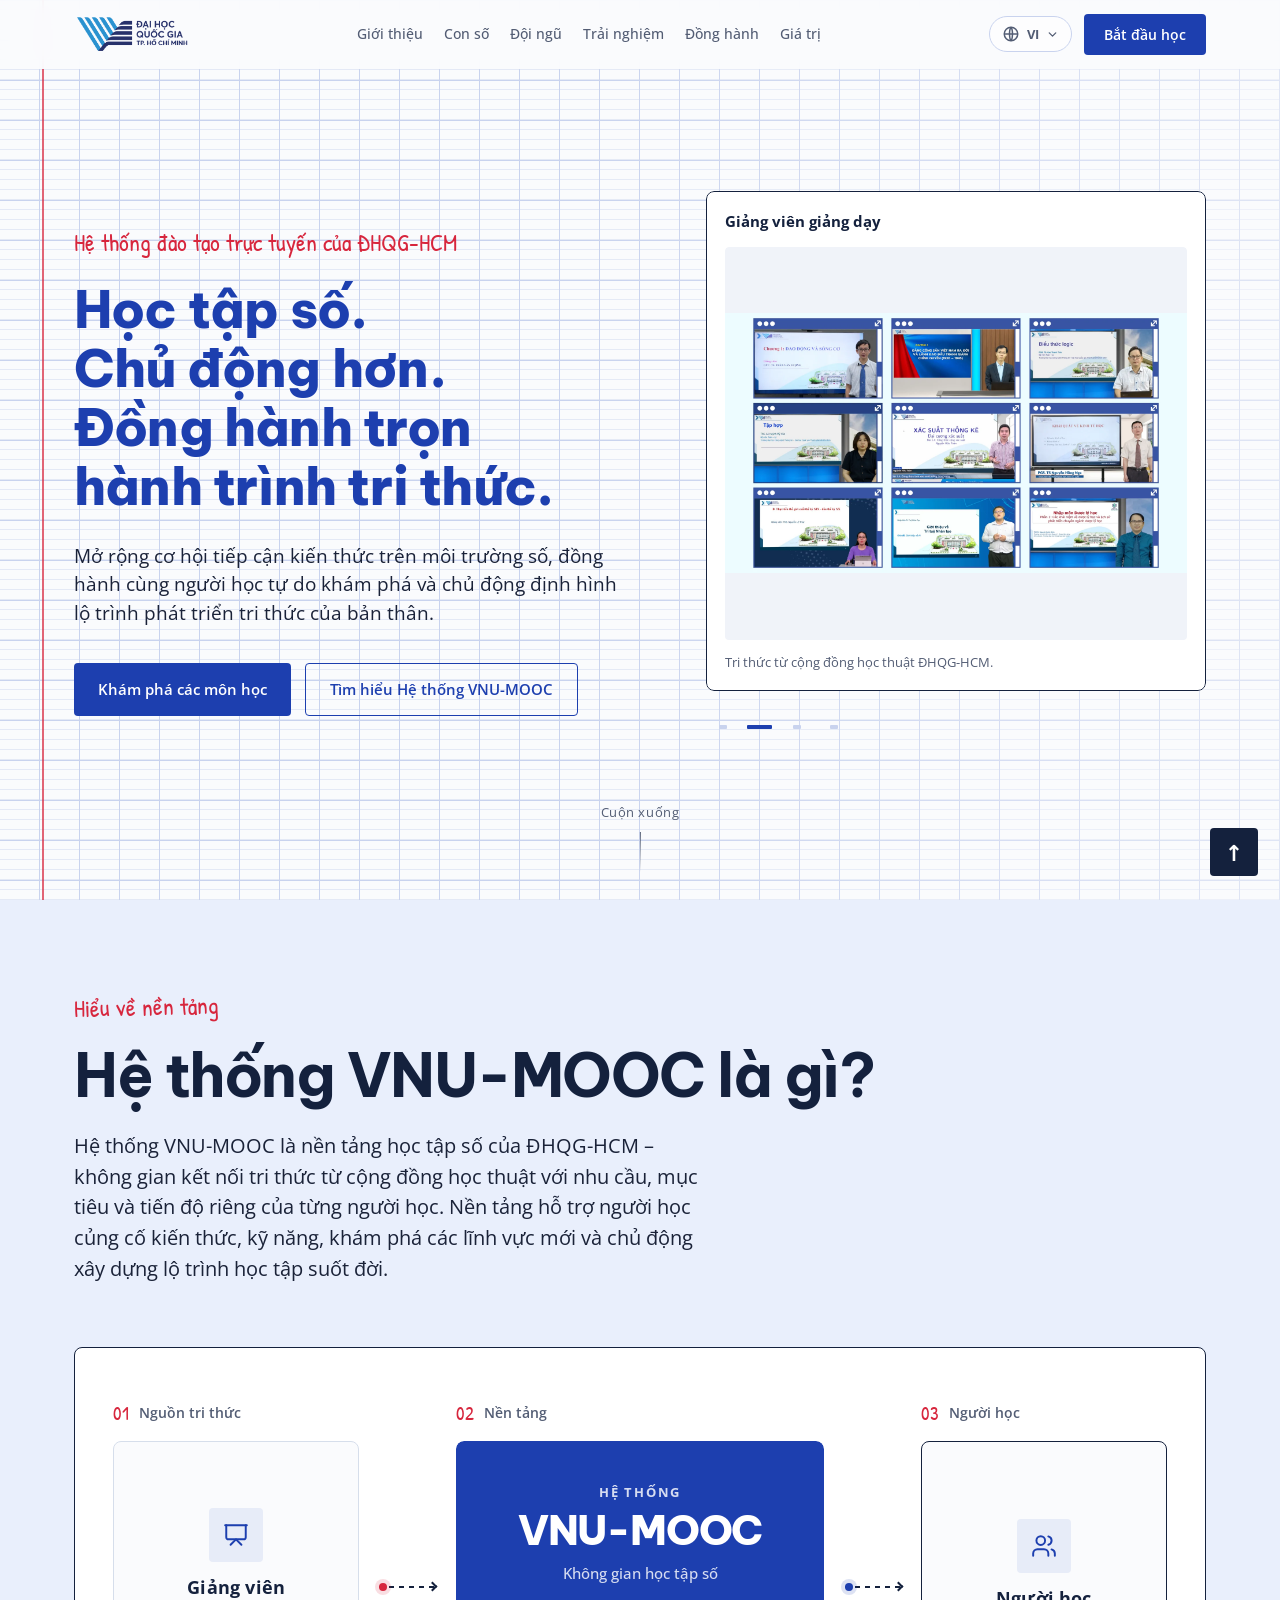
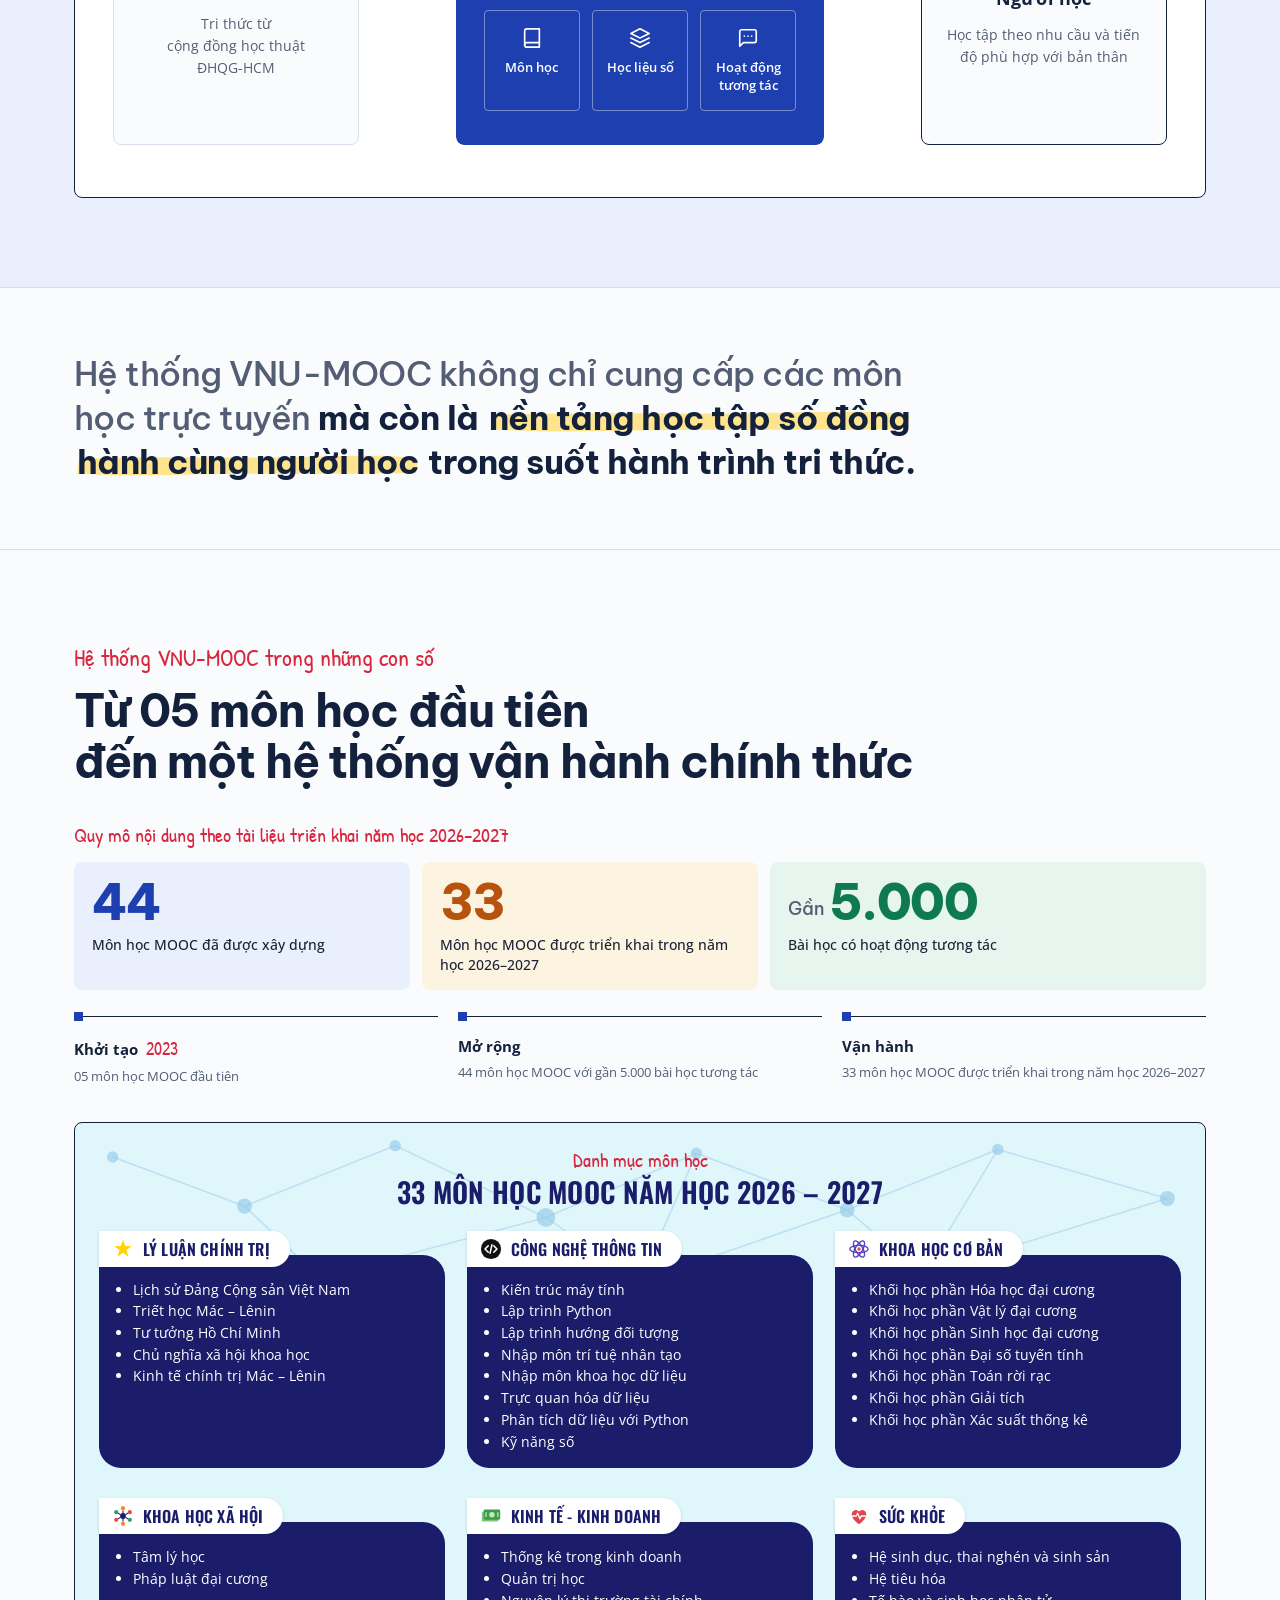
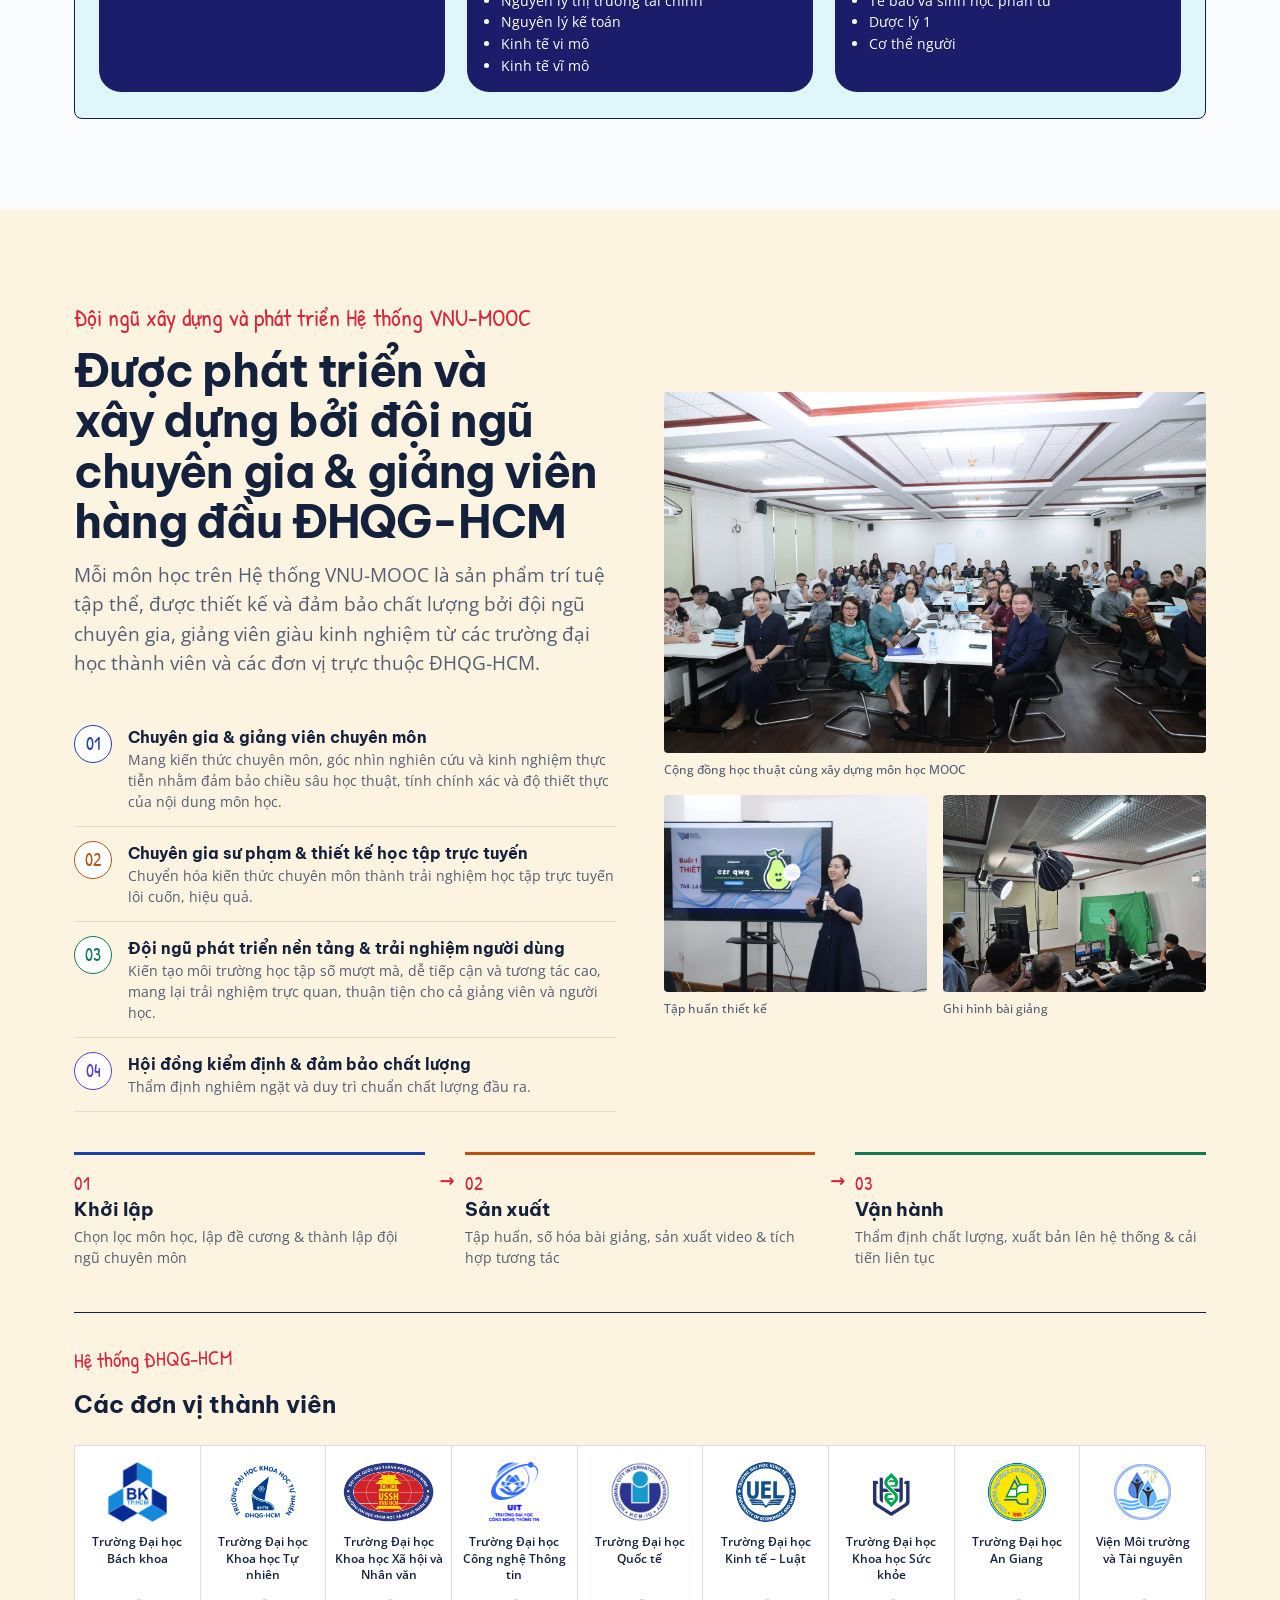
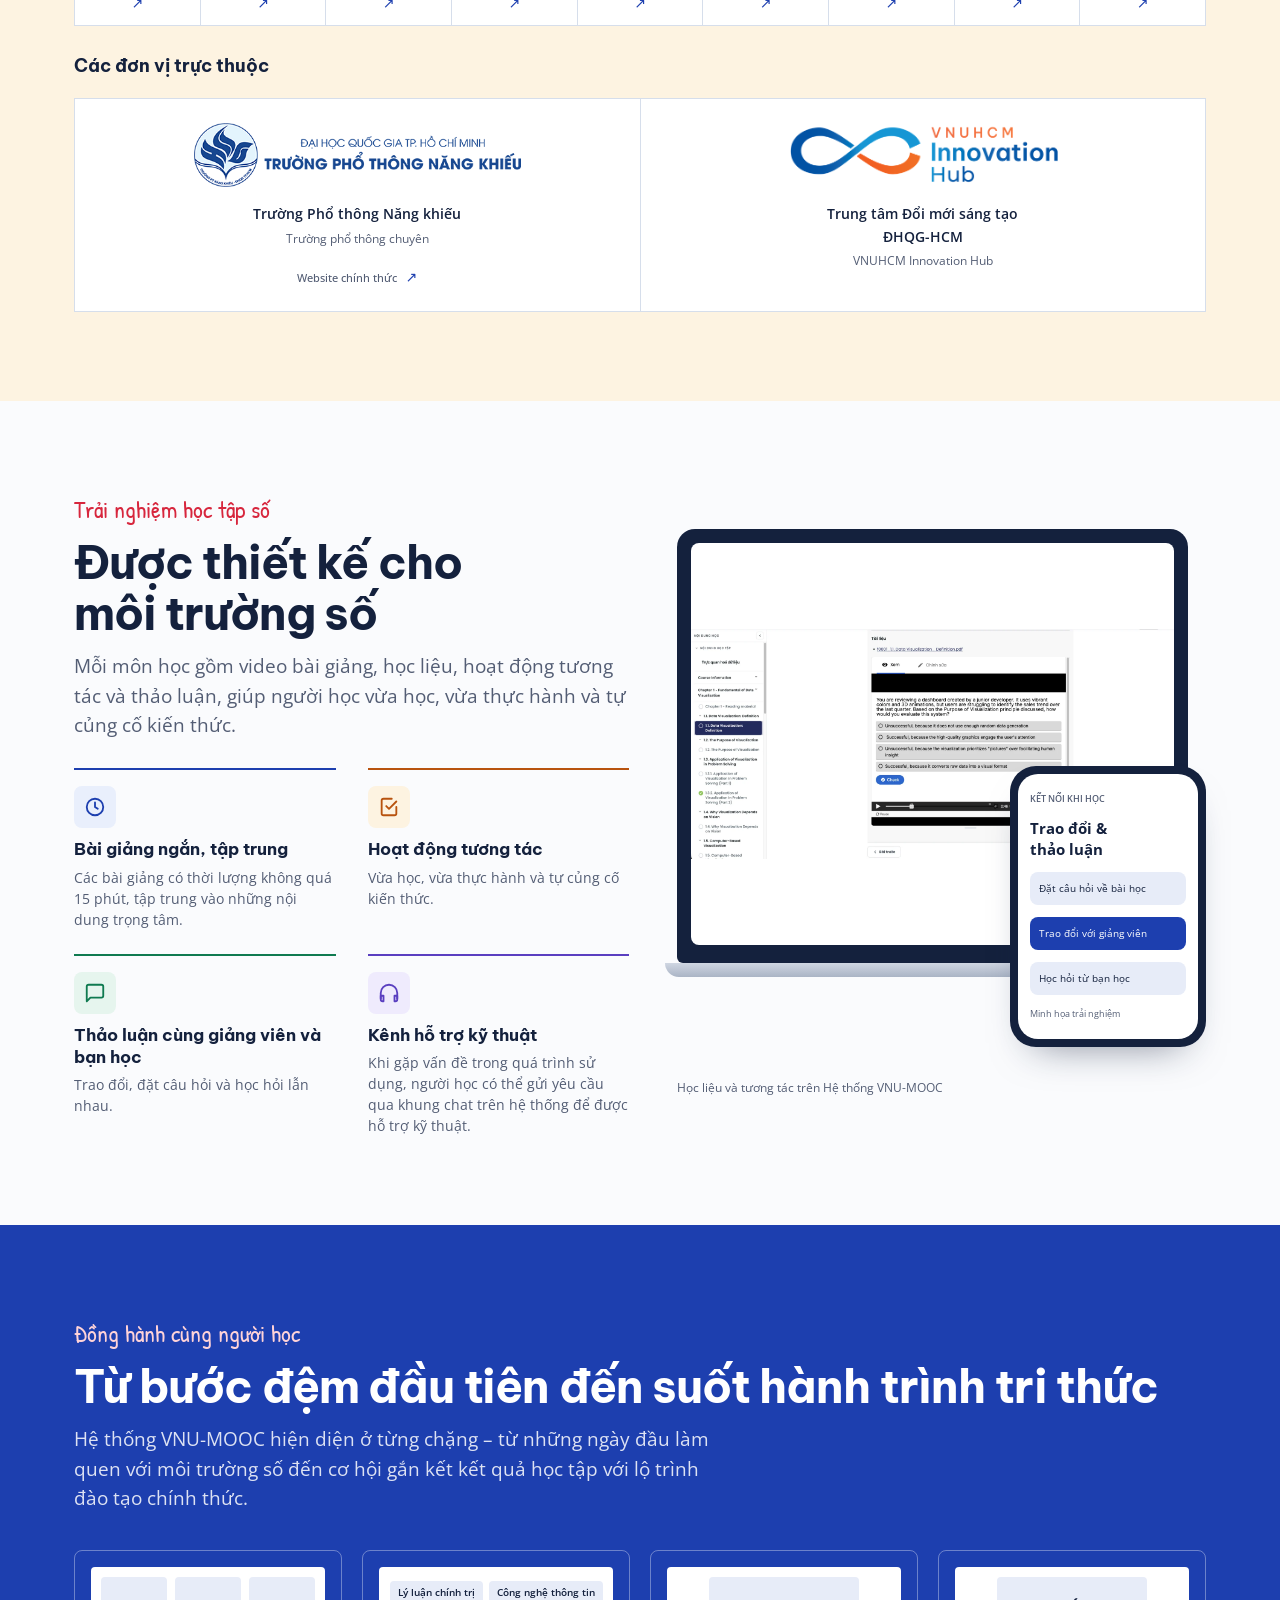
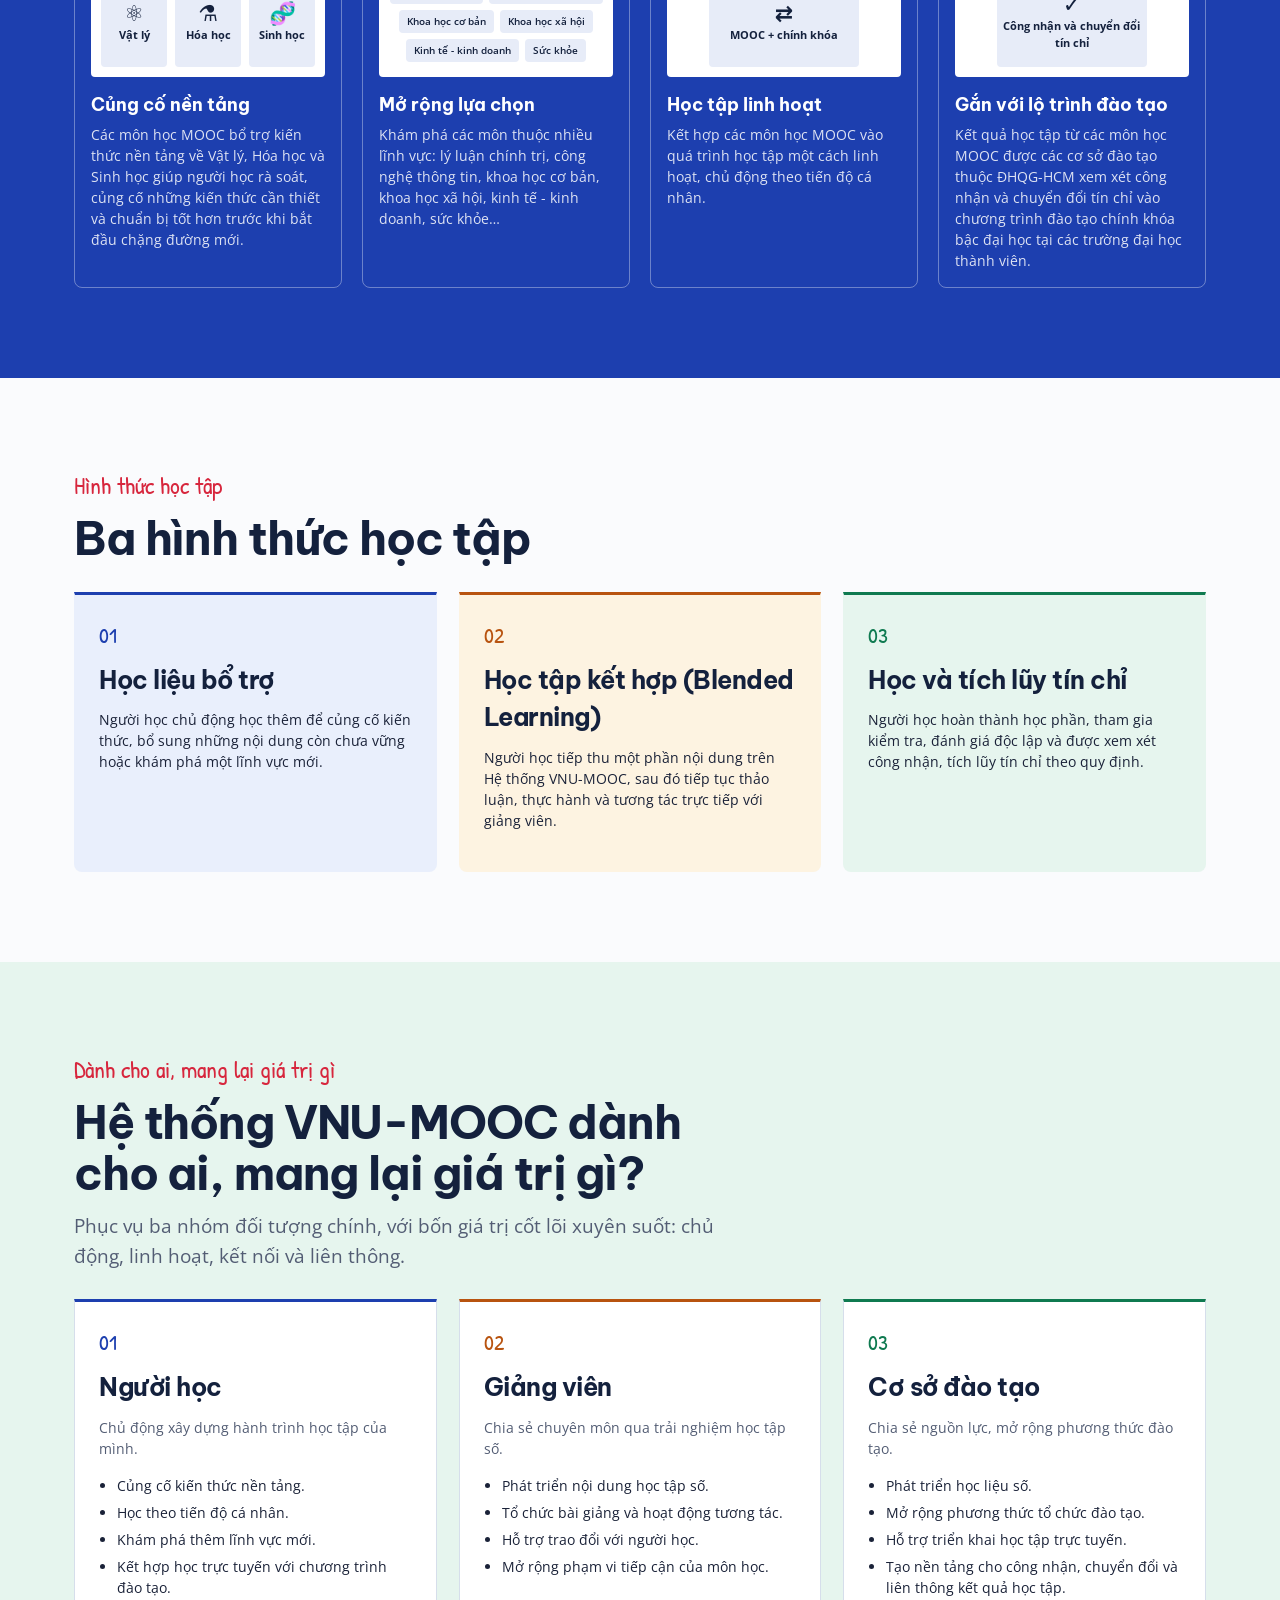
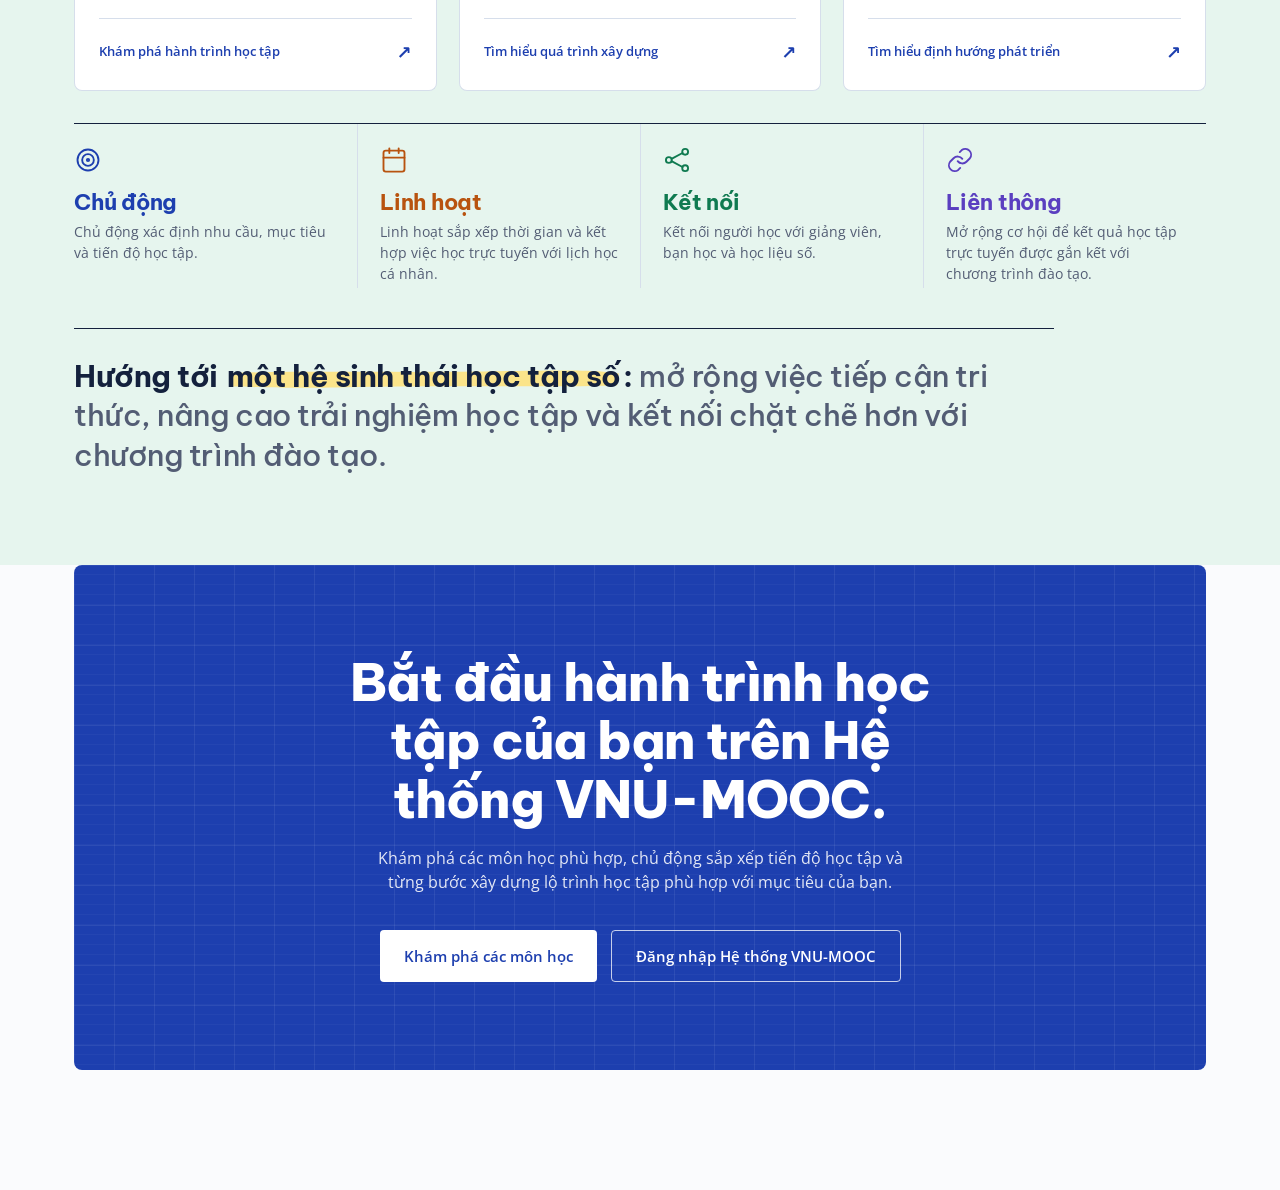
==== commit 7aec953c: "Danh mục môn học: hàng riêng dưới ô số liệu, phong cách infographic Canva - Bỏ bố cục hai cột của mụ" ====
--- a/index.html
+++ b/index.html
@@ -8,7 +8,7 @@
 <link rel="icon" type="image/png" href="assets/about/logos/VNUHCM2.png">
 <link rel="preconnect" href="https://fonts.googleapis.com">
 <link rel="preconnect" href="https://fonts.gstatic.com" crossorigin>
-<link href="https://fonts.googleapis.com/css2?family=Be+Vietnam+Pro:wght@400;600;700;800&family=Open+Sans:wght@300..800&family=Patrick+Hand&display=swap" rel="stylesheet">
+<link href="https://fonts.googleapis.com/css2?family=Be+Vietnam+Pro:wght@400;600;700;800&family=Open+Sans:wght@300..800&family=Oswald:wght@500;600&family=Patrick+Hand&display=swap" rel="stylesheet">
 <style>
   :root{
     --font-body:"Open Sans","Google Sans","Inter",system-ui,-apple-system,sans-serif;
@@ -435,38 +435,34 @@
       </div>
     </div>
 
-    <div class="numbers-grid">
-      <div class="numbers-main">
-        <p class="data-context reveal">Quy mô nội dung theo tài liệu triển khai năm học 2026–2027</p>
-        <div class="stats">
-          <div class="stat reveal d1">
-            <div class="num" data-count="44">44</div>
-            <p>Môn học MOOC đã được xây dựng</p>
-          </div>
-          <div class="stat reveal d2">
-            <div class="num" data-count="33">33</div>
-            <p>Môn học MOOC được triển khai trong năm học 2026–2027</p>
-          </div>
-          <div class="stat reveal d3">
-            <div class="num"><small>Gần</small><span data-count="5000" data-format="vi">5.000</span></div>
-            <p>Bài học có hoạt động tương tác</p>
-          </div>
-        </div>
-        <ol class="development-story reveal" aria-label="Hành trình phát triển"><li><strong>Khởi tạo <em>2023</em></strong><span>05 môn học MOOC đầu tiên</span></li><li><strong>Mở rộng</strong><span>44 môn học MOOC với gần 5.000 bài học tương tác</span></li><li><strong>Vận hành</strong><span>33 môn học MOOC được triển khai trong năm học 2026–2027</span></li></ol>
-      </div>
-
-      <div class="catalog-cell reveal">
-        <div class="catalog">
-          <div class="catalog-head"><h3 id="catalog-title">Danh mục môn học</h3><span>33 môn · năm học 2026–2027</span></div>
-          <div class="catalog-scroll" role="region" aria-labelledby="catalog-title" tabindex="0">
-            <div class="catalog-group"><h4>Lý luận chính trị <span>5</span></h4><ul><li>Triết học Mác – Lênin</li><li>Kinh tế chính trị Mác – Lênin</li><li>Chủ nghĩa xã hội khoa học</li><li>Lịch sử Đảng Cộng sản Việt Nam</li><li>Tư tưởng Hồ Chí Minh</li></ul></div>
-            <div class="catalog-group"><h4>Công nghệ thông tin <span>8</span></h4><ul><li>Kỹ năng số</li><li>Lập trình Python</li><li>Lập trình hướng đối tượng</li><li>Kiến trúc máy tính</li><li>Nhập môn trí tuệ nhân tạo</li><li>Nhập môn khoa học dữ liệu</li><li>Phân tích dữ liệu với Python</li><li>Trực quan hóa dữ liệu</li></ul></div>
-            <div class="catalog-group"><h4>Khoa học cơ bản <span>7</span></h4><ul><li>Vật lý đại cương</li><li>Hóa học đại cương</li><li>Sinh học đại cương</li><li>Giải tích</li><li>Đại số tuyến tính</li><li>Xác suất thống kê</li><li>Toán rời rạc</li></ul></div>
-            <div class="catalog-group"><h4>Khoa học xã hội <span>2</span></h4><ul><li>Tâm lý học</li><li>Pháp luật đại cương</li></ul></div>
-            <div class="catalog-group"><h4>Kinh tế - kinh doanh <span>6</span></h4><ul><li>Kinh tế vi mô</li><li>Kinh tế vĩ mô</li><li>Quản trị học</li><li>Nguyên lý kế toán</li><li>Nguyên lý thị trường tài chính</li><li>Thống kê trong kinh doanh</li></ul></div>
-            <div class="catalog-group"><h4>Sức khỏe <span>5</span></h4><ul><li>Cơ thể người</li><li>Tế bào và sinh học phân tử</li><li>Hệ tiêu hóa</li><li>Hệ sinh dục, thai nghén và sinh sản</li><li>Dược lý 1</li></ul></div>
-          </div>
-        </div>
+    <div class="numbers-main">
+      <p class="data-context reveal">Quy mô nội dung theo tài liệu triển khai năm học 2026–2027</p>
+      <div class="stats">
+        <div class="stat reveal d1">
+          <div class="num" data-count="44">44</div>
+          <p>Môn học MOOC đã được xây dựng</p>
+        </div>
+        <div class="stat reveal d2">
+          <div class="num" data-count="33">33</div>
+          <p>Môn học MOOC được triển khai trong năm học 2026–2027</p>
+        </div>
+        <div class="stat reveal d3">
+          <div class="num"><small>Gần</small><span data-count="5000" data-format="vi">5.000</span></div>
+          <p>Bài học có hoạt động tương tác</p>
+        </div>
+      </div>
+      <ol class="development-story reveal" aria-label="Hành trình phát triển"><li><strong>Khởi tạo <em>2023</em></strong><span>05 môn học MOOC đầu tiên</span></li><li><strong>Mở rộng</strong><span>44 môn học MOOC với gần 5.000 bài học tương tác</span></li><li><strong>Vận hành</strong><span>33 môn học MOOC được triển khai trong năm học 2026–2027</span></li></ol>
+    </div>
+
+    <div class="catalog reveal">
+      <div class="cat-head"><span class="cat-kicker">Danh mục môn học</span><h3 id="catalog-title"><span class="nw">33 môn học MOOC</span> <span class="nw">năm học 2026 – 2027</span></h3></div>
+      <div class="cat-grid" role="region" aria-labelledby="catalog-title" tabindex="0">
+        <div class="cat-block"><h4 class="cat-tag"><span class="cat-ic" aria-hidden="true"><svg viewBox="0 0 24 24"><polygon points="12,2 14.4,8.8 21.5,8.9 15.8,13.2 17.9,20.1 12,16 6.1,20.1 8.2,13.2 2.5,8.9 9.6,8.8" fill="#ffd400"/></svg></span>Lý luận chính trị</h4><ul class="cat-panel"><li>Lịch sử Đảng Cộng sản Việt Nam</li><li>Triết học Mác – Lênin</li><li>Tư tưởng Hồ Chí Minh</li><li>Chủ nghĩa xã hội khoa học</li><li>Kinh tế chính trị Mác – Lênin</li></ul></div>
+        <div class="cat-block"><h4 class="cat-tag"><span class="cat-ic" aria-hidden="true"><svg viewBox="0 0 24 24"><circle cx="12" cy="12" r="11" fill="#111"/><path d="M9 8.5 5.5 12 9 15.5M15 8.5l3.5 3.5-3.5 3.5M13 7.5l-2 9" fill="none" stroke="#fff" stroke-width="1.7" stroke-linecap="round" stroke-linejoin="round"/></svg></span>Công nghệ thông tin</h4><ul class="cat-panel"><li>Kiến trúc máy tính</li><li>Lập trình Python</li><li>Lập trình hướng đối tượng</li><li>Nhập môn trí tuệ nhân tạo</li><li>Nhập môn khoa học dữ liệu</li><li>Trực quan hóa dữ liệu</li><li>Phân tích dữ liệu với Python</li><li>Kỹ năng số</li></ul></div>
+        <div class="cat-block"><h4 class="cat-tag"><span class="cat-ic" aria-hidden="true"><svg viewBox="0 0 24 24" fill="none" stroke="#5a3fc0" stroke-width="1.5"><ellipse cx="12" cy="12" rx="10" ry="4"/><ellipse cx="12" cy="12" rx="10" ry="4" transform="rotate(60 12 12)"/><ellipse cx="12" cy="12" rx="10" ry="4" transform="rotate(-60 12 12)"/><circle cx="12" cy="12" r="1.8" fill="#e24a4a" stroke="none"/></svg></span>Khoa học cơ bản</h4><ul class="cat-panel"><li>Khối học phần Hóa học đại cương</li><li>Khối học phần Vật lý đại cương</li><li>Khối học phần Sinh học đại cương</li><li>Khối học phần Đại số tuyến tính</li><li>Khối học phần Toán rời rạc</li><li>Khối học phần Giải tích</li><li>Khối học phần Xác suất thống kê</li></ul></div>
+        <div class="cat-block"><h4 class="cat-tag"><span class="cat-ic" aria-hidden="true"><svg viewBox="0 0 24 24"><path d="M12 6v3M12 15v3M6.7 9l2.6 1.5M14.7 13.5l2.6 1.5M17.3 9l-2.6 1.5M9.3 13.5 6.7 15" stroke="#1b1d6b" stroke-width="1.2"/><circle cx="12" cy="12" r="3.2" fill="#1b1d6b"/><g fill="#f08a24"><circle cx="12" cy="3.5" r="2.3"/><circle cx="12" cy="20.5" r="2.3"/></g><g fill="#2e9e6a"><circle cx="4.6" cy="7.8" r="2.3"/><circle cx="19.4" cy="16.2" r="2.3"/></g><g fill="#e24a4a"><circle cx="19.4" cy="7.8" r="2.3"/><circle cx="4.6" cy="16.2" r="2.3"/></g></svg></span>Khoa học xã hội</h4><ul class="cat-panel"><li>Tâm lý học</li><li>Pháp luật đại cương</li></ul></div>
+        <div class="cat-block"><h4 class="cat-tag"><span class="cat-ic" aria-hidden="true"><svg viewBox="0 0 24 24"><rect x="2" y="7" width="18" height="11" rx="1.5" fill="#7cc47f"/><rect x="4" y="5" width="18" height="11" rx="1.5" fill="#3f9a4a"/><circle cx="13" cy="10.5" r="3" fill="#bfe8b8"/><path d="M6.5 8v5M19.5 8v5" stroke="#bfe8b8" stroke-width="1.4"/></svg></span>Kinh tế - kinh doanh</h4><ul class="cat-panel"><li>Thống kê trong kinh doanh</li><li>Quản trị học</li><li>Nguyên lý thị trường tài chính</li><li>Nguyên lý kế toán</li><li>Kinh tế vi mô</li><li>Kinh tế vĩ mô</li></ul></div>
+        <div class="cat-block"><h4 class="cat-tag"><span class="cat-ic" aria-hidden="true"><svg viewBox="0 0 24 24"><path d="M12 21s-8-5.2-8-11a4.5 4.5 0 0 1 8-2.8A4.5 4.5 0 0 1 20 10c0 5.8-8 11-8 11z" fill="#e2454f"/><path d="M5 12h4l1.5-3 2.5 6 1.5-3H19" fill="none" stroke="#fff" stroke-width="1.5" stroke-linejoin="round" stroke-linecap="round"/></svg></span>Sức khỏe</h4><ul class="cat-panel"><li>Hệ sinh dục, thai nghén và sinh sản</li><li>Hệ tiêu hóa</li><li>Tế bào và sinh học phân tử</li><li>Dược lý 1</li><li>Cơ thể người</li></ul></div>
       </div>
     </div>
   </div>
--- a/assets/about/about.css
+++ b/assets/about/about.css
@@ -118,29 +118,37 @@
 @media(max-width:960px){.member-grid{grid-template-columns:repeat(2,minmax(0,1fr))}.member-heading{display:block}.member-heading>p{margin-top:12px;max-width:none}.member-card{padding:22px}.member-grid-other .member-logo{height:70px}.institute-card .member-name{font-size:16px}}
 @media(max-width:600px){.member-directory{padding-top:30px;margin-top:34px}.member-grid{gap:12px}.member-card{padding:18px 12px 14px;border-radius:14px}.member-logo{height:80px;margin-bottom:14px}.member-name{font-size:12px}.member-visit{font-size:10px;padding-top:14px}.member-logo img[src$="uit.png"]{width:72px}.logo-strip .member-heading h3{font-size:21px}.logo-strip .member-heading-secondary h3{font-size:17px}.member-grid-other{grid-template-columns:1fr}.member-grid-other .member-card{padding:22px}.member-grid-other .member-name{font-size:15px}.member-grid-other .member-logo{height:64px}.institute-card{min-height:180px}}
 
-/* Góp ý 27/10/2026: con số thu gọn + danh mục môn cuộn trong khung, quy trình 3 bước,
+/* Góp ý 27/10/2026: con số thu gọn + danh mục môn (hàng riêng), quy trình 3 bước,
    hàng đơn vị thành viên, hành trình không đánh số bước. */
 .numbers-head{margin-bottom:20px}
-.numbers-grid{display:grid;grid-template-columns:minmax(0,1.3fr) minmax(0,1fr);gap:32px;align-items:stretch}
-.numbers-main{min-width:0}
 .numbers-main .data-context{margin:0 0 12px}
 .development-story{grid-template-columns:repeat(3,minmax(0,1fr));gap:20px;margin:26px 0 0}
 .development-story strong em{font-style:normal;font-family:var(--hand);font-weight:400;font-size:1.2em;color:var(--pen);margin-left:4px}
 .development-story span{font-size:13px;line-height:1.45}
-.catalog-cell{position:relative;min-width:0;min-height:340px}
-.catalog{position:absolute;inset:0;display:flex;flex-direction:column;background:#fff;border:1.5px solid var(--navy);border-radius:8px;overflow:hidden}
-.catalog-head{flex:none;display:flex;flex-wrap:wrap;align-items:baseline;justify-content:space-between;gap:12px;padding:14px 18px 12px;border-bottom:1px solid var(--line);background:var(--tint-blue)}
-.catalog-head h3{font-size:17px;color:var(--navy)}
-.catalog-head span{font-size:12px;color:var(--muted);white-space:nowrap}
-.catalog-scroll{flex:1;min-height:0;overflow-y:auto;overscroll-behavior:contain;padding:0 18px 12px;scrollbar-width:thin;scrollbar-color:var(--blue) transparent}
-.catalog-scroll:focus-visible{outline:3px solid #e57400;outline-offset:-3px}
-.catalog-group h4{position:sticky;top:0;z-index:1;display:flex;align-items:center;justify-content:space-between;gap:10px;padding:12px 0 6px;background:#fff;font-size:13px;color:var(--blue);border-bottom:1.5px solid var(--navy)}
-.catalog-group h4 span{font-size:11px;font-weight:700;padding:1px 8px;border-radius:999px;background:var(--sky);color:var(--blue)}
-.catalog-group ul{list-style:none}
-.catalog-group li{font-size:14px;line-height:1.4;padding:6px 0;border-bottom:1px dashed var(--line);color:var(--ink)}
-.catalog-group li:last-child{border-bottom:0}
-@media(max-width:960px){.numbers-grid{grid-template-columns:1fr;gap:24px}.catalog-cell{min-height:0}.catalog{position:static;height:360px}}
-@media(max-width:600px){.development-story{grid-template-columns:1fr;gap:14px;margin-top:20px}.catalog{height:320px}}
+@media(max-width:600px){.development-story{grid-template-columns:1fr;gap:14px;margin-top:20px}}
+
+/* Danh mục môn: phong cách infographic Canva "[2.1] 33 môn MOOC" (nhãn trắng đè khối xanh đậm), không hình minh họa */
+.catalog{--cat-navy:#1b1d6b;--cat-bg:#dff6fb;--font-cond:"Oswald","Be Vietnam Pro",sans-serif;margin-top:36px;padding:22px 24px 26px;border:1.5px solid var(--navy);border-radius:8px;
+  background:url("data:image/svg+xml,%3Csvg xmlns='http://www.w3.org/2000/svg' viewBox='0 0 600 90'%3E%3Cg fill='none' stroke='%2390c6e6' stroke-width='.8' opacity='.45'%3E%3Cpath d='M20 18 90 44 170 12 250 50 330 16 410 46 490 14 580 40M90 44 130 82 250 50 300 84 410 46 450 80 580 40M170 12 250 50M330 16 300 84M490 14 450 80'/%3E%3C/g%3E%3Cg fill='%2390c6e6' opacity='.6'%3E%3Ccircle cx='20' cy='18' r='3'/%3E%3Ccircle cx='90' cy='44' r='4'/%3E%3Ccircle cx='170' cy='12' r='3'/%3E%3Ccircle cx='250' cy='50' r='5'/%3E%3Ccircle cx='330' cy='16' r='3'/%3E%3Ccircle cx='410' cy='46' r='4'/%3E%3Ccircle cx='490' cy='14' r='3'/%3E%3Ccircle cx='580' cy='40' r='4'/%3E%3Ccircle cx='130' cy='82' r='2.5'/%3E%3Ccircle cx='300' cy='84' r='3'/%3E%3Ccircle cx='450' cy='80' r='2.5'/%3E%3C/g%3E%3C/svg%3E") top center/100% auto no-repeat,var(--cat-bg)}
+.cat-head{text-align:center;margin-bottom:10px}
+.cat-kicker{display:block;font-family:var(--hand);font-size:20px;color:var(--pen)}
+.cat-head h3{font-family:var(--font-cond);font-weight:600;text-transform:uppercase;font-size:clamp(20px,2.2vw,28px);line-height:1.2;letter-spacing:.01em;color:var(--cat-navy);text-wrap:balance}
+.cat-grid{display:grid;grid-template-columns:repeat(3,minmax(0,1fr));gap:18px 22px}
+.cat-grid:focus-visible{outline:3px solid #e57400;outline-offset:4px}
+.cat-block{display:flex;flex-direction:column;min-width:0}
+.cat-tag{position:relative;z-index:1;align-self:flex-start;display:flex;align-items:center;gap:8px;max-width:100%;margin-top:12px;padding:6px 20px 6px 12px;background:#fff;border-radius:0 999px 999px 0;box-shadow:0 1px 3px rgba(20,33,61,.16);font-family:var(--font-cond);font-weight:600;font-size:16px;line-height:1.25;letter-spacing:.01em;text-transform:uppercase;color:var(--cat-navy)}
+.cat-ic{flex:none;display:grid;place-items:center;width:24px;height:24px}
+.cat-ic svg{width:22px;height:22px}
+.cat-panel{flex:1;margin-top:-12px;padding:24px 18px 16px 34px;background:var(--cat-navy);color:#fff;border-radius:0 22px 22px 22px;font-size:14px;line-height:1.55}
+.cat-panel li::marker{color:#fff}
+@media(max-width:960px){.cat-grid{grid-template-columns:repeat(2,minmax(0,1fr))}}
+@media(max-width:600px){
+  .catalog{padding:18px 0 20px;margin-top:28px}
+  .cat-head{padding:0 16px}
+  .cat-grid{display:flex;gap:14px;overflow-x:auto;overscroll-behavior-x:contain;scroll-snap-type:x mandatory;scroll-padding-inline:16px;padding:0 16px 10px;scrollbar-width:thin;scrollbar-color:var(--cat-navy) transparent}
+  .cat-block{flex:0 0 82%;scroll-snap-align:start}
+  .cat-panel{font-size:13.5px}
+}
 
 .build-flow{list-style:none;display:grid;grid-template-columns:repeat(3,minmax(0,1fr));gap:40px;margin-top:40px}
 .build-flow li{position:relative;padding-top:14px;border-top:3px solid var(--blue)}
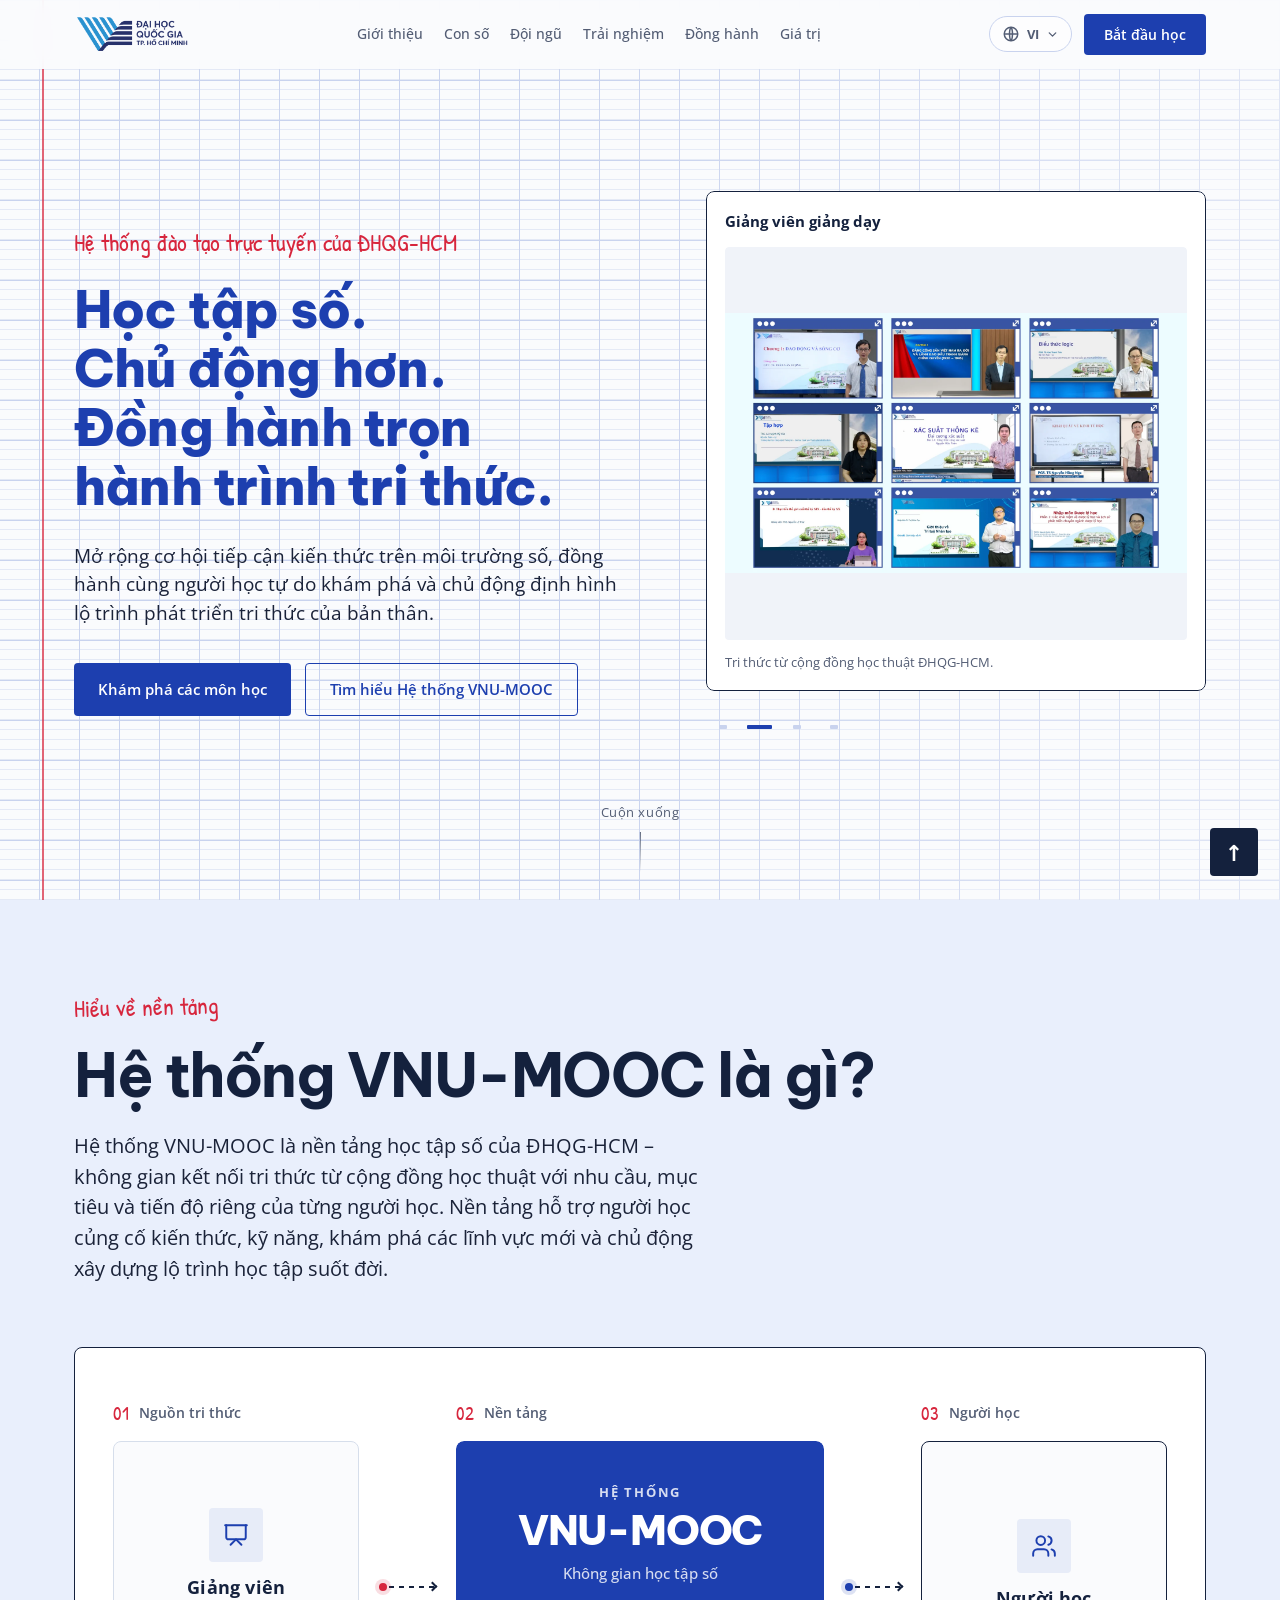
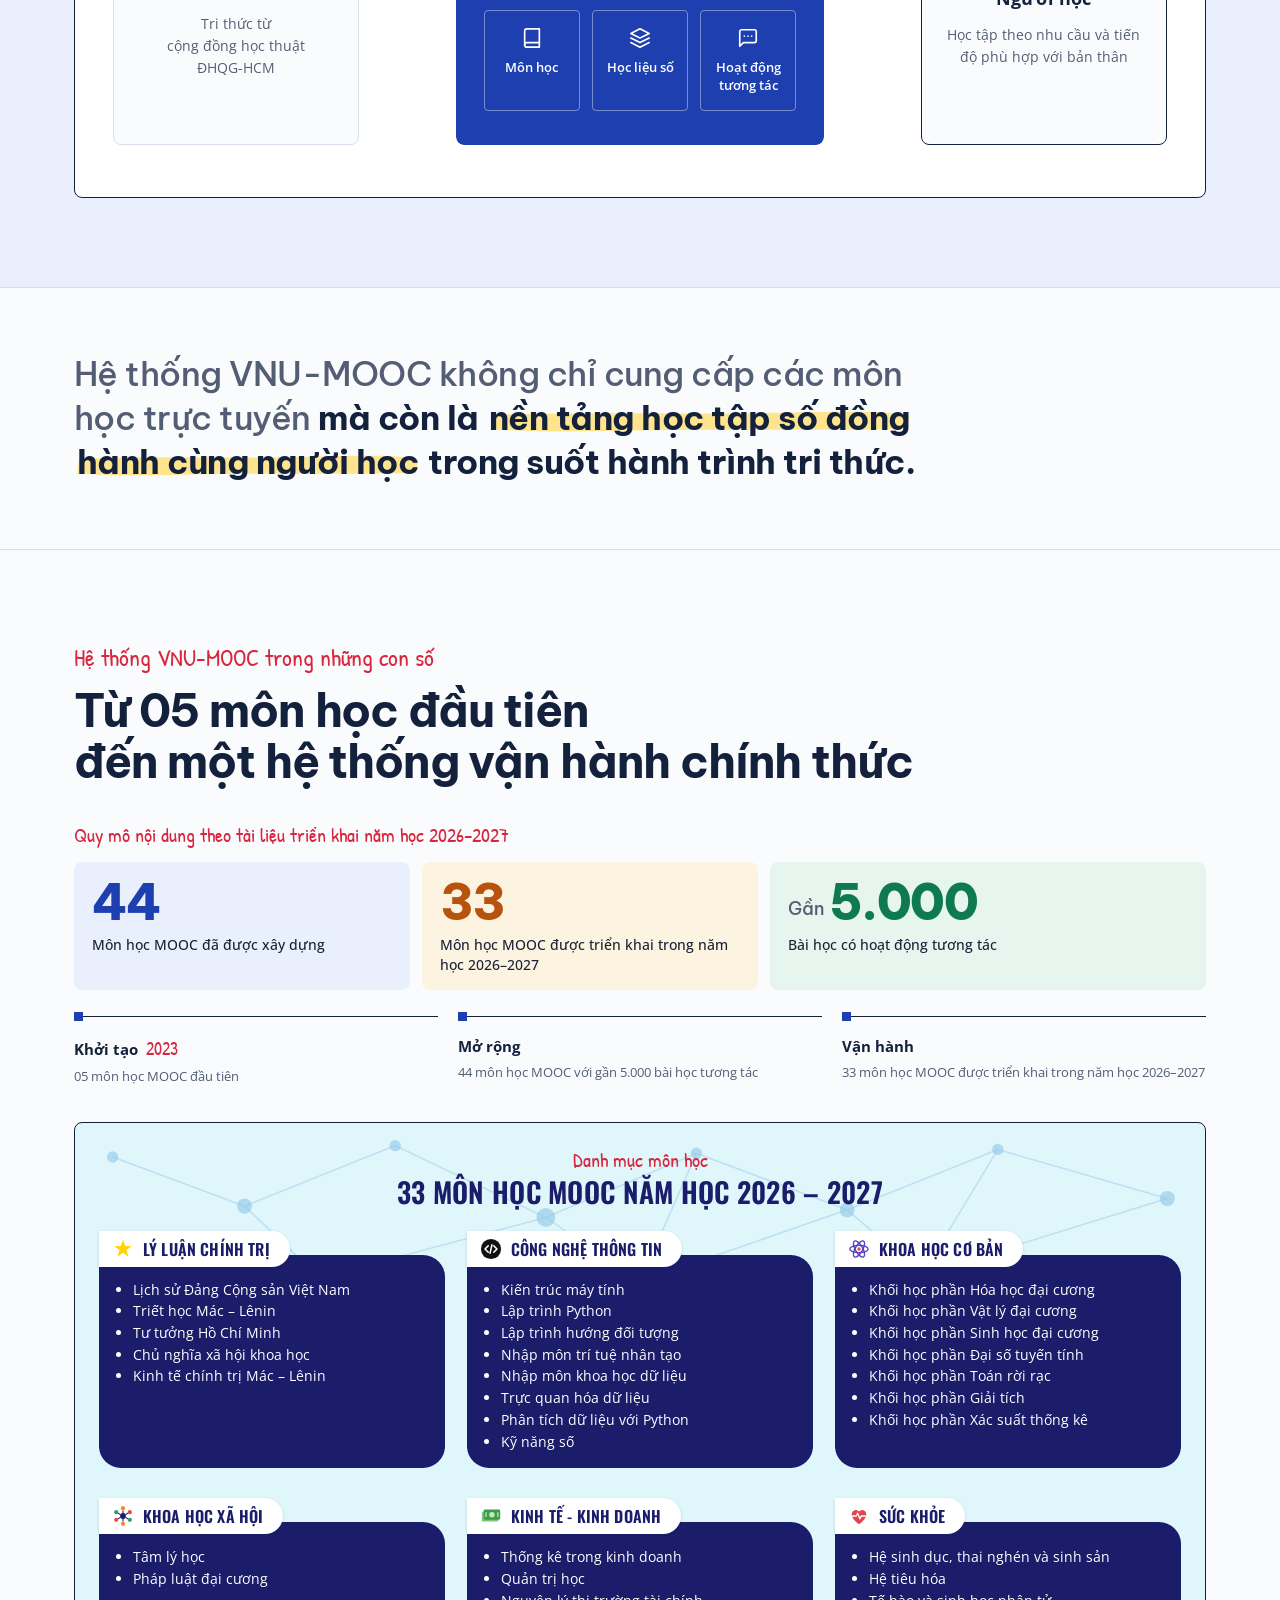
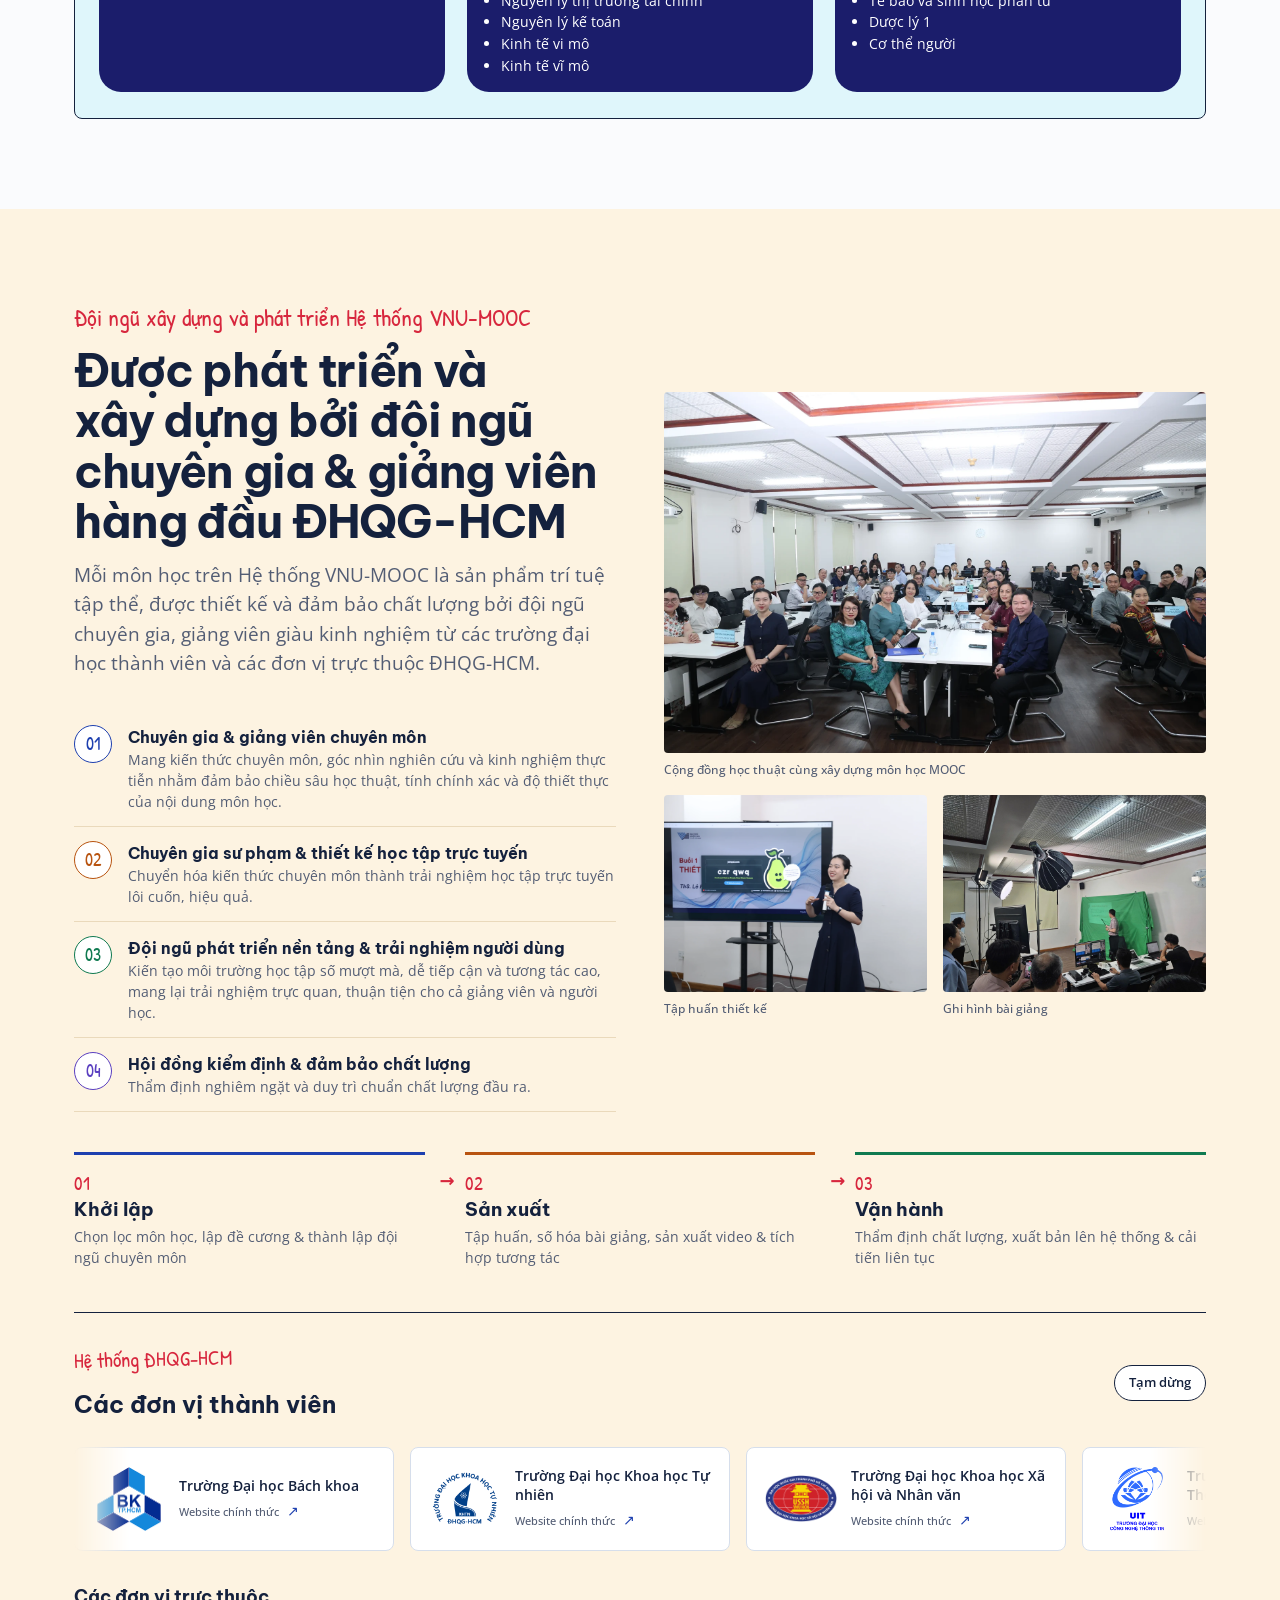
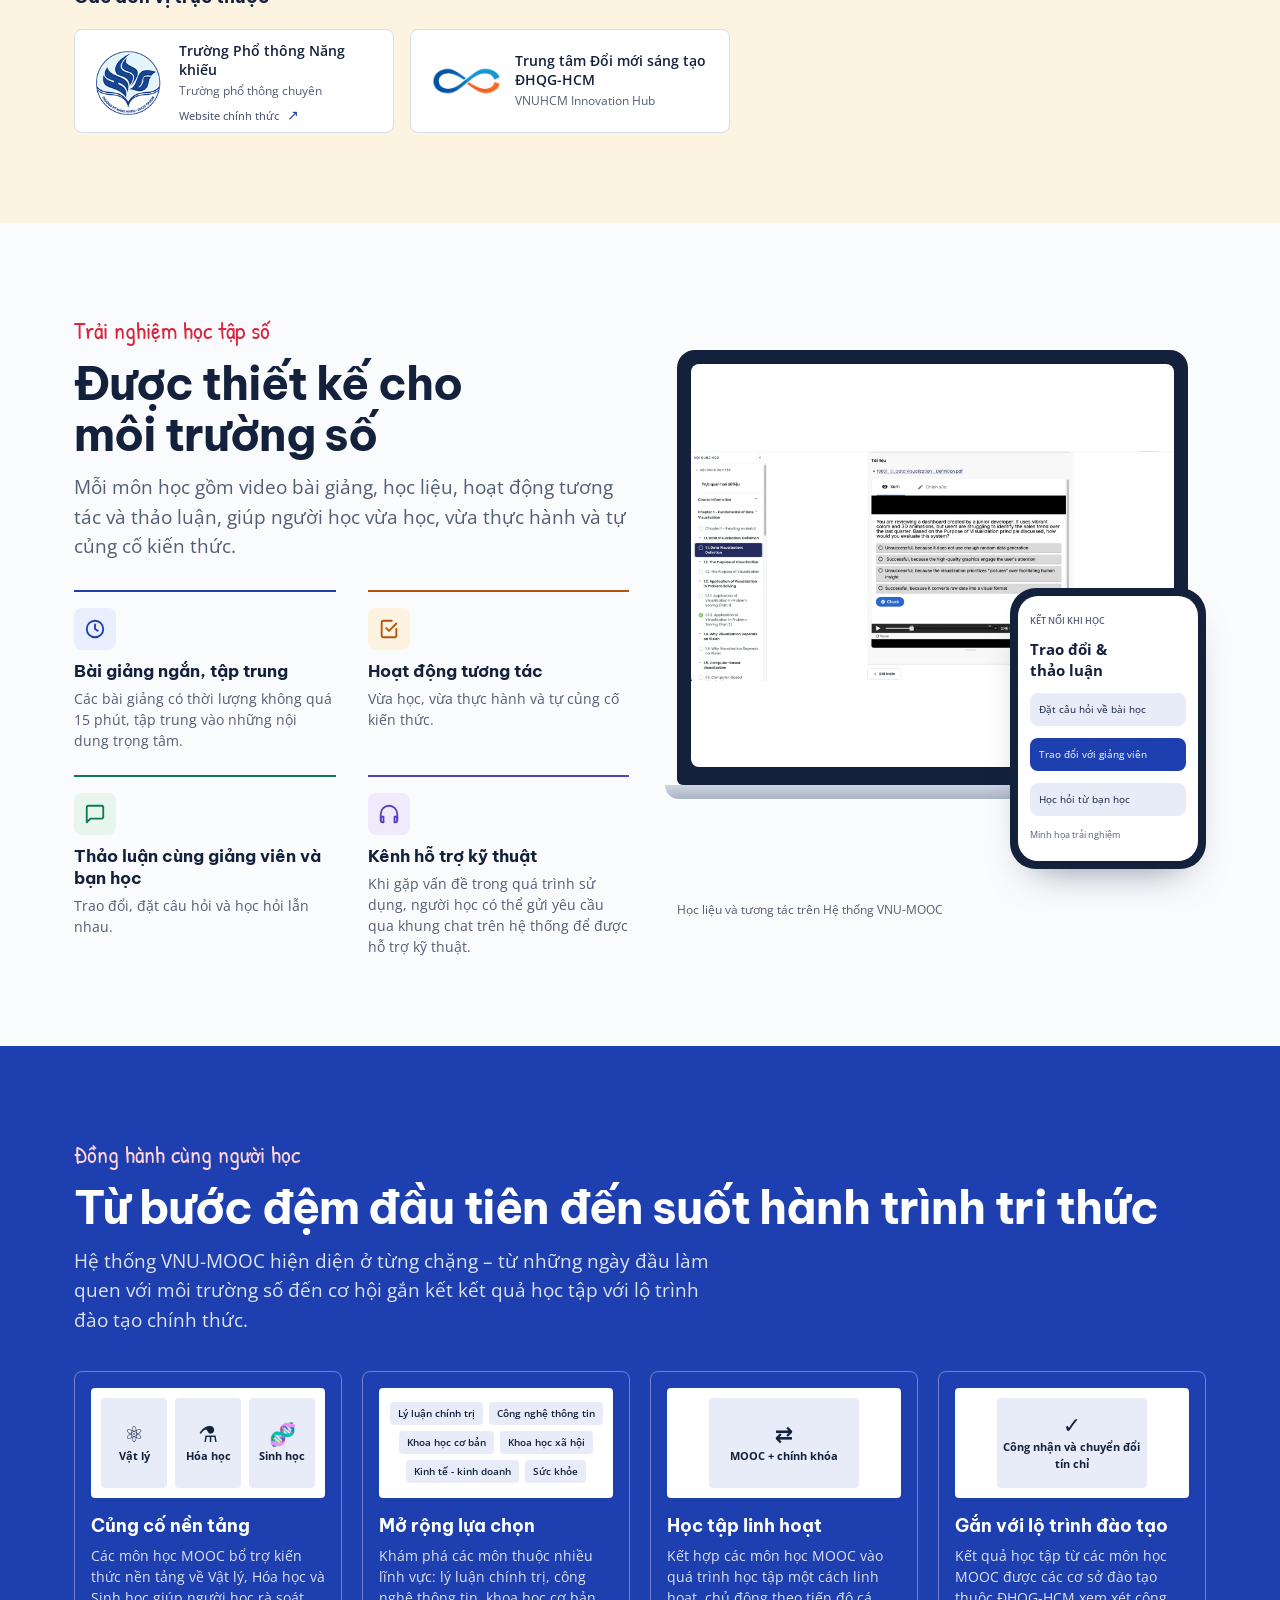
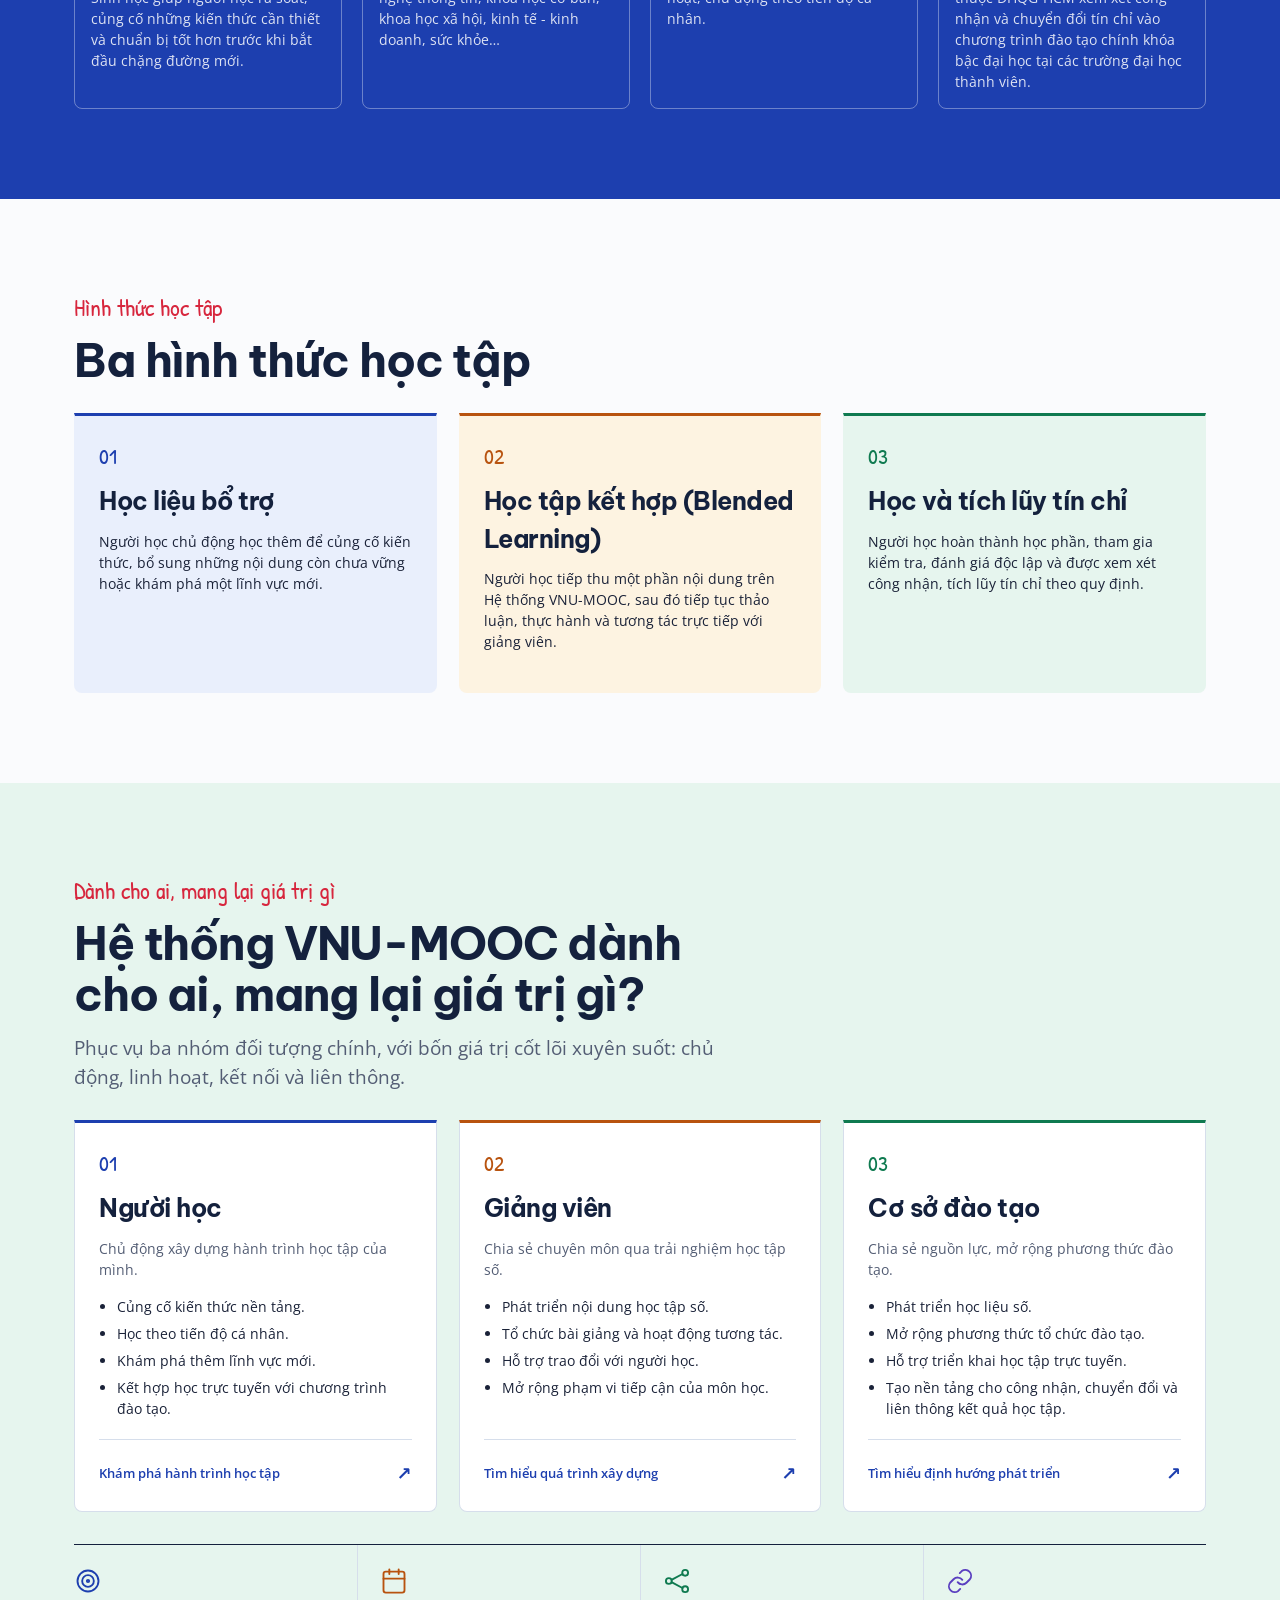
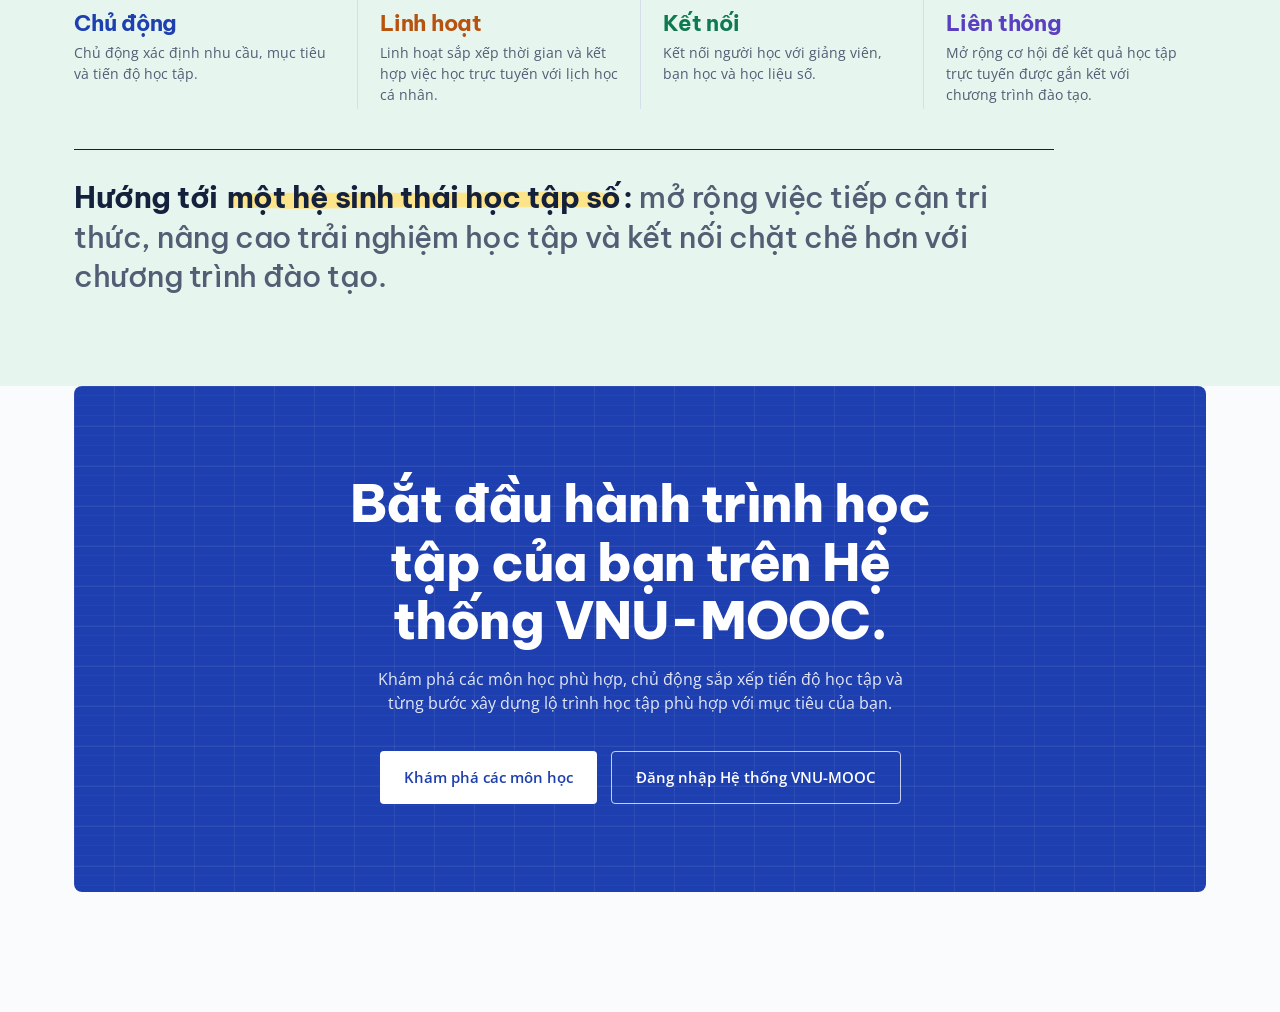
==== commit 2ec7fbc8: "Đơn vị thành viên: dải chạy trái → phải, thẻ ngang logo bên trái tên - 9 đơn vị thành viên chạy liền" ====
--- a/index.html
+++ b/index.html
@@ -487,10 +487,10 @@
     </div>
 
 <ol class="build-flow reveal" aria-label="Quy trình xây dựng môn học MOOC"><li><span class="bf-n">01</span><h3>Khởi lập</h3><p>Chọn lọc môn học, lập đề cương &amp; thành lập đội ngũ chuyên môn</p></li><li><span class="bf-n">02</span><h3>Sản xuất</h3><p>Tập huấn, số hóa bài giảng, sản xuất video &amp; tích hợp tương tác</p></li><li><span class="bf-n">03</span><h3>Vận hành</h3><p>Thẩm định chất lượng, xuất bản lên hệ thống &amp; cải tiến liên tục</p></li></ol><div class="logo-strip member-directory" id="cac-don-vi" aria-labelledby="members-title">
- <div class="member-heading"><div><span class="eyebrow">Hệ thống ĐHQG-HCM</span><h3 id="members-title">Các đơn vị thành viên</h3></div></div>
- <ul class="member-grid member-grid-main"><li><a class="member-card" href="https://hcmut.edu.vn/" target="_blank" rel="noopener noreferrer"><span class="member-logo"><img src="assets/about/logos/hcmut.png" width="256" height="258" alt="" loading="lazy" decoding="async"></span><span class="member-name">Trường Đại học Bách khoa</span><span class="member-visit">Website chính thức <span aria-hidden="true">↗</span><span class="sr-only"> (mở trong thẻ mới)</span></span></a></li><li><a class="member-card" href="https://hcmus.edu.vn/" target="_blank" rel="noopener noreferrer"><span class="member-logo"><img src="assets/about/logos/hcmus.png" width="488" height="400" alt="" loading="lazy" decoding="async"></span><span class="member-name">Trường Đại học Khoa học Tự nhiên</span><span class="member-visit">Website chính thức <span aria-hidden="true">↗</span><span class="sr-only"> (mở trong thẻ mới)</span></span></a></li><li><a class="member-card" href="https://hcmussh.edu.vn/" target="_blank" rel="noopener noreferrer"><span class="member-logo"><img src="assets/about/logos/ussh.png" width="340" height="224" alt="" loading="lazy" decoding="async"></span><span class="member-name">Trường Đại học Khoa học Xã hội và Nhân văn</span><span class="member-visit">Website chính thức <span aria-hidden="true">↗</span><span class="sr-only"> (mở trong thẻ mới)</span></span></a></li><li><a class="member-card" href="https://www.uit.edu.vn/" target="_blank" rel="noopener noreferrer"><span class="member-logo"><img src="assets/about/logos/uit.png" width="402" height="480" alt="" loading="lazy" decoding="async"></span><span class="member-name">Trường Đại học Công nghệ Thông tin</span><span class="member-visit">Website chính thức <span aria-hidden="true">↗</span><span class="sr-only"> (mở trong thẻ mới)</span></span></a></li><li><a class="member-card" href="https://hcmiu.edu.vn/" target="_blank" rel="noopener noreferrer"><span class="member-logo"><img src="assets/about/logos/iu.png" width="300" height="300" alt="" loading="lazy" decoding="async"></span><span class="member-name">Trường Đại học Quốc tế</span><span class="member-visit">Website chính thức <span aria-hidden="true">↗</span><span class="sr-only"> (mở trong thẻ mới)</span></span></a></li><li><a class="member-card" href="https://uel.edu.vn/" target="_blank" rel="noopener noreferrer"><span class="member-logo"><img src="assets/about/logos/uel.svg" width="320" height="320" alt="" loading="lazy" decoding="async"></span><span class="member-name">Trường Đại học Kinh tế – Luật</span><span class="member-visit">Website chính thức <span aria-hidden="true">↗</span><span class="sr-only"> (mở trong thẻ mới)</span></span></a></li><li><a class="member-card" href="https://www.uhsvnu.edu.vn/" target="_blank" rel="noopener noreferrer"><span class="member-logo"><img src="assets/about/logos/uhs.png" width="359" height="400" alt="" loading="lazy" decoding="async"></span><span class="member-name">Trường Đại học Khoa học Sức khỏe</span><span class="member-visit">Website chính thức <span aria-hidden="true">↗</span><span class="sr-only"> (mở trong thẻ mới)</span></span></a></li><li><a class="member-card" href="https://www.agu.edu.vn/" target="_blank" rel="noopener noreferrer"><span class="member-logo"><img src="assets/about/logos/agu.png" width="400" height="400" alt="" loading="lazy" decoding="async"></span><span class="member-name">Trường Đại học An Giang</span><span class="member-visit">Website chính thức <span aria-hidden="true">↗</span><span class="sr-only"> (mở trong thẻ mới)</span></span></a></li><li><a class="member-card" href="https://www.hcmier.edu.vn/" target="_blank" rel="noopener noreferrer"><span class="member-logo"><img src="assets/about/logos/ier-mark.svg" width="62" height="60" alt="" loading="lazy" decoding="async"></span><span class="member-name">Viện Môi trường và Tài nguyên</span><span class="member-visit">Website chính thức <span aria-hidden="true">↗</span><span class="sr-only"> (mở trong thẻ mới)</span></span></a></li></ul>
+ <div class="member-heading"><div><span class="eyebrow">Hệ thống ĐHQG-HCM</span><h3 id="members-title">Các đơn vị thành viên</h3></div><button type="button" class="marquee-toggle" aria-pressed="false" data-pause="Tạm dừng" data-play="Chạy tiếp" hidden>Tạm dừng</button></div>
+ <div class="member-marquee" role="region" aria-label="Các đơn vị thành viên, tự chạy; rê chuột hoặc bấm Tạm dừng để dừng"><ul class="member-track"><li><a class="member-card member-row" href="https://hcmut.edu.vn/" target="_blank" rel="noopener noreferrer"><span class="member-logo"><img src="assets/about/logos/hcmut.png" width="256" height="258" alt="" loading="lazy" decoding="async"></span><span class="member-name">Trường Đại học Bách khoa</span><span class="member-visit">Website chính thức <span aria-hidden="true">↗</span><span class="sr-only"> (mở trong thẻ mới)</span></span></a></li><li><a class="member-card member-row" href="https://hcmus.edu.vn/" target="_blank" rel="noopener noreferrer"><span class="member-logo"><img src="assets/about/logos/hcmus.png" width="488" height="400" alt="" loading="lazy" decoding="async"></span><span class="member-name">Trường Đại học Khoa học Tự nhiên</span><span class="member-visit">Website chính thức <span aria-hidden="true">↗</span><span class="sr-only"> (mở trong thẻ mới)</span></span></a></li><li><a class="member-card member-row" href="https://hcmussh.edu.vn/" target="_blank" rel="noopener noreferrer"><span class="member-logo"><img src="assets/about/logos/ussh.png" width="340" height="224" alt="" loading="lazy" decoding="async"></span><span class="member-name">Trường Đại học Khoa học Xã hội và Nhân văn</span><span class="member-visit">Website chính thức <span aria-hidden="true">↗</span><span class="sr-only"> (mở trong thẻ mới)</span></span></a></li><li><a class="member-card member-row" href="https://www.uit.edu.vn/" target="_blank" rel="noopener noreferrer"><span class="member-logo"><img src="assets/about/logos/uit.png" width="402" height="480" alt="" loading="lazy" decoding="async"></span><span class="member-name">Trường Đại học Công nghệ Thông tin</span><span class="member-visit">Website chính thức <span aria-hidden="true">↗</span><span class="sr-only"> (mở trong thẻ mới)</span></span></a></li><li><a class="member-card member-row" href="https://hcmiu.edu.vn/" target="_blank" rel="noopener noreferrer"><span class="member-logo"><img src="assets/about/logos/iu.png" width="300" height="300" alt="" loading="lazy" decoding="async"></span><span class="member-name">Trường Đại học Quốc tế</span><span class="member-visit">Website chính thức <span aria-hidden="true">↗</span><span class="sr-only"> (mở trong thẻ mới)</span></span></a></li><li><a class="member-card member-row" href="https://uel.edu.vn/" target="_blank" rel="noopener noreferrer"><span class="member-logo"><img src="assets/about/logos/uel.svg" width="320" height="320" alt="" loading="lazy" decoding="async"></span><span class="member-name">Trường Đại học Kinh tế – Luật</span><span class="member-visit">Website chính thức <span aria-hidden="true">↗</span><span class="sr-only"> (mở trong thẻ mới)</span></span></a></li><li><a class="member-card member-row" href="https://www.uhsvnu.edu.vn/" target="_blank" rel="noopener noreferrer"><span class="member-logo"><img src="assets/about/logos/uhs.png" width="359" height="400" alt="" loading="lazy" decoding="async"></span><span class="member-name">Trường Đại học Khoa học Sức khỏe</span><span class="member-visit">Website chính thức <span aria-hidden="true">↗</span><span class="sr-only"> (mở trong thẻ mới)</span></span></a></li><li><a class="member-card member-row" href="https://www.agu.edu.vn/" target="_blank" rel="noopener noreferrer"><span class="member-logo"><img src="assets/about/logos/agu.png" width="400" height="400" alt="" loading="lazy" decoding="async"></span><span class="member-name">Trường Đại học An Giang</span><span class="member-visit">Website chính thức <span aria-hidden="true">↗</span><span class="sr-only"> (mở trong thẻ mới)</span></span></a></li><li><a class="member-card member-row" href="https://www.hcmier.edu.vn/" target="_blank" rel="noopener noreferrer"><span class="member-logo"><img src="assets/about/logos/ier-mark.svg" width="62" height="60" alt="" loading="lazy" decoding="async"></span><span class="member-name">Viện Môi trường và Tài nguyên</span><span class="member-visit">Website chính thức <span aria-hidden="true">↗</span><span class="sr-only"> (mở trong thẻ mới)</span></span></a></li></ul></div>
  <div class="member-heading member-heading-secondary"><h3>Các đơn vị trực thuộc</h3></div>
-<ul class="member-grid member-grid-other"><li><a class="member-card" href="https://ptnk.edu.vn/" target="_blank" rel="noopener noreferrer"><span class="member-logo"><img src="assets/about/logos/ptnk.png" width="500" height="98" alt="" loading="lazy" decoding="async"></span><span class="member-name">Trường Phổ thông Năng khiếu</span><span class="member-kind">Trường phổ thông chuyên</span><span class="member-visit">Website chính thức <span aria-hidden="true">↗</span><span class="sr-only"> (mở trong thẻ mới)</span></span></a></li><li><div class="member-card"><span class="member-logo"><img src="assets/about/logos/vih.svg" width="640" height="145" alt="" loading="lazy" decoding="async"></span><span class="member-name">Trung tâm Đổi mới sáng tạo <span class="nw">ĐHQG-HCM</span></span><span class="member-kind">VNUHCM Innovation Hub</span></div></li></ul>
+<ul class="member-row-list"><li><a class="member-card member-row" href="https://ptnk.edu.vn/" target="_blank" rel="noopener noreferrer"><span class="member-logo"><img src="assets/about/logos/ptnk-mark.svg" width="100" height="98" alt="" loading="lazy" decoding="async"></span><span class="member-name">Trường Phổ thông Năng khiếu</span><span class="member-kind">Trường phổ thông chuyên</span><span class="member-visit">Website chính thức <span aria-hidden="true">↗</span><span class="sr-only"> (mở trong thẻ mới)</span></span></a></li><li><div class="member-card member-row"><span class="member-logo"><img src="assets/about/logos/vih-mark.svg" width="320" height="114" alt="" loading="lazy" decoding="async"></span><span class="member-name">Trung tâm Đổi mới sáng tạo <span class="nw">ĐHQG-HCM</span></span><span class="member-kind">VNUHCM Innovation Hub</span></div></li></ul>
 </div>
   </div>
 </section>
--- a/assets/about/about.css
+++ b/assets/about/about.css
@@ -160,16 +160,27 @@
 .build-flow p{font-size:14px;color:var(--muted);line-height:1.5}
 @media(max-width:760px){.build-flow{grid-template-columns:1fr;gap:20px}.build-flow li:not(:last-child)::after{display:none}}
 
-.member-grid-main{grid-template-columns:repeat(9,minmax(0,1fr))}
-.member-grid-main .member-card{padding:16px 8px 12px}
-.member-grid-main .member-logo{height:60px;margin-bottom:12px}
-.member-grid-main .member-logo img[src$="uit.png"]{width:50px}
-.member-grid-main .member-name{font-size:12px;line-height:1.4}
-.member-grid-main .member-visit{font-size:0;padding-top:8px}
-.member-grid-main .member-visit>span[aria-hidden]{font-size:14px;margin:0}
-.member-grid-other .member-kind{margin-top:4px}
-@media(max-width:1100px){.member-grid-main{grid-template-columns:repeat(3,minmax(0,1fr))}.member-grid-main .member-name{font-size:13px}}
-@media(max-width:600px){.member-grid-main .member-logo{height:52px}.member-grid-main .member-name{font-size:11.5px}}
+/* Đơn vị: thẻ ngang (logo trái, tên phải), cùng cỡ cho thành viên và trực thuộc; thành viên chạy thành dải trái → phải */
+.member-heading{display:flex;align-items:center}
+.marquee-toggle{flex:none;padding:7px 14px;border:1.5px solid var(--navy);border-radius:999px;background:#fff;color:var(--navy);font-size:13px;font-weight:600;cursor:pointer}
+.marquee-toggle:hover{background:var(--sky)}
+.member-card.member-row{--row-w:320px;width:var(--row-w);height:104px;display:grid;grid-template-columns:72px minmax(0,1fr);grid-template-rows:1fr auto auto auto 1fr;grid-template-areas:"logo ." "logo name" "logo kind" "logo visit" "logo .";column-gap:14px;padding:12px 18px;text-align:left;align-items:center;background:#fff;border:1px solid var(--line);border-radius:8px}
+.member-card.member-row:hover{background:#fff;border-color:#8eaed9}
+.member-row .member-logo{grid-area:logo;grid-row:1/-1;width:72px;height:64px;margin:0;justify-content:center}
+.member-row .member-logo img,.member-row .member-logo img[src$="uit.png"]{width:auto;max-width:100%;max-height:100%}
+.member-row .member-name{grid-area:name;max-width:none;font-size:14px;line-height:1.35}
+.member-row .member-kind{grid-area:kind;margin-top:2px;font-size:12px}
+.member-row .member-visit{grid-area:visit;padding-top:4px;margin-top:0;font-size:11px}
+.member-marquee{overflow-x:auto;scrollbar-width:thin;padding:2px 0 6px}
+.member-marquee.is-running{overflow:hidden;-webkit-mask-image:linear-gradient(90deg,transparent,#000 5%,#000 95%,transparent);mask-image:linear-gradient(90deg,transparent,#000 5%,#000 95%,transparent)}
+.member-marquee:not(.is-running) .member-track>[aria-hidden="true"]{display:none}
+.member-track{display:flex;width:max-content;list-style:none}
+.member-track>li{flex:none;margin-right:16px}
+.member-marquee.is-running .member-track{animation:memberSlide 70s linear infinite}
+.member-marquee.is-running:hover .member-track,.member-marquee.is-running:focus-within .member-track,.member-marquee.is-paused .member-track{animation-play-state:paused}
+@keyframes memberSlide{from{transform:translateX(-50%)}to{transform:translateX(0)}}
+.member-row-list{display:flex;flex-wrap:wrap;gap:16px;list-style:none}
+@media(max-width:600px){.member-card.member-row{--row-w:272px;height:96px;padding:10px 14px;grid-template-columns:60px minmax(0,1fr)}.member-row .member-logo{width:60px;height:54px}.member-row .member-name{font-size:13px}}
 
 .journey-grid{display:grid;grid-template-columns:repeat(4,minmax(0,1fr));gap:20px;margin-top:36px}
 .journey-grid .tcard{height:100%}
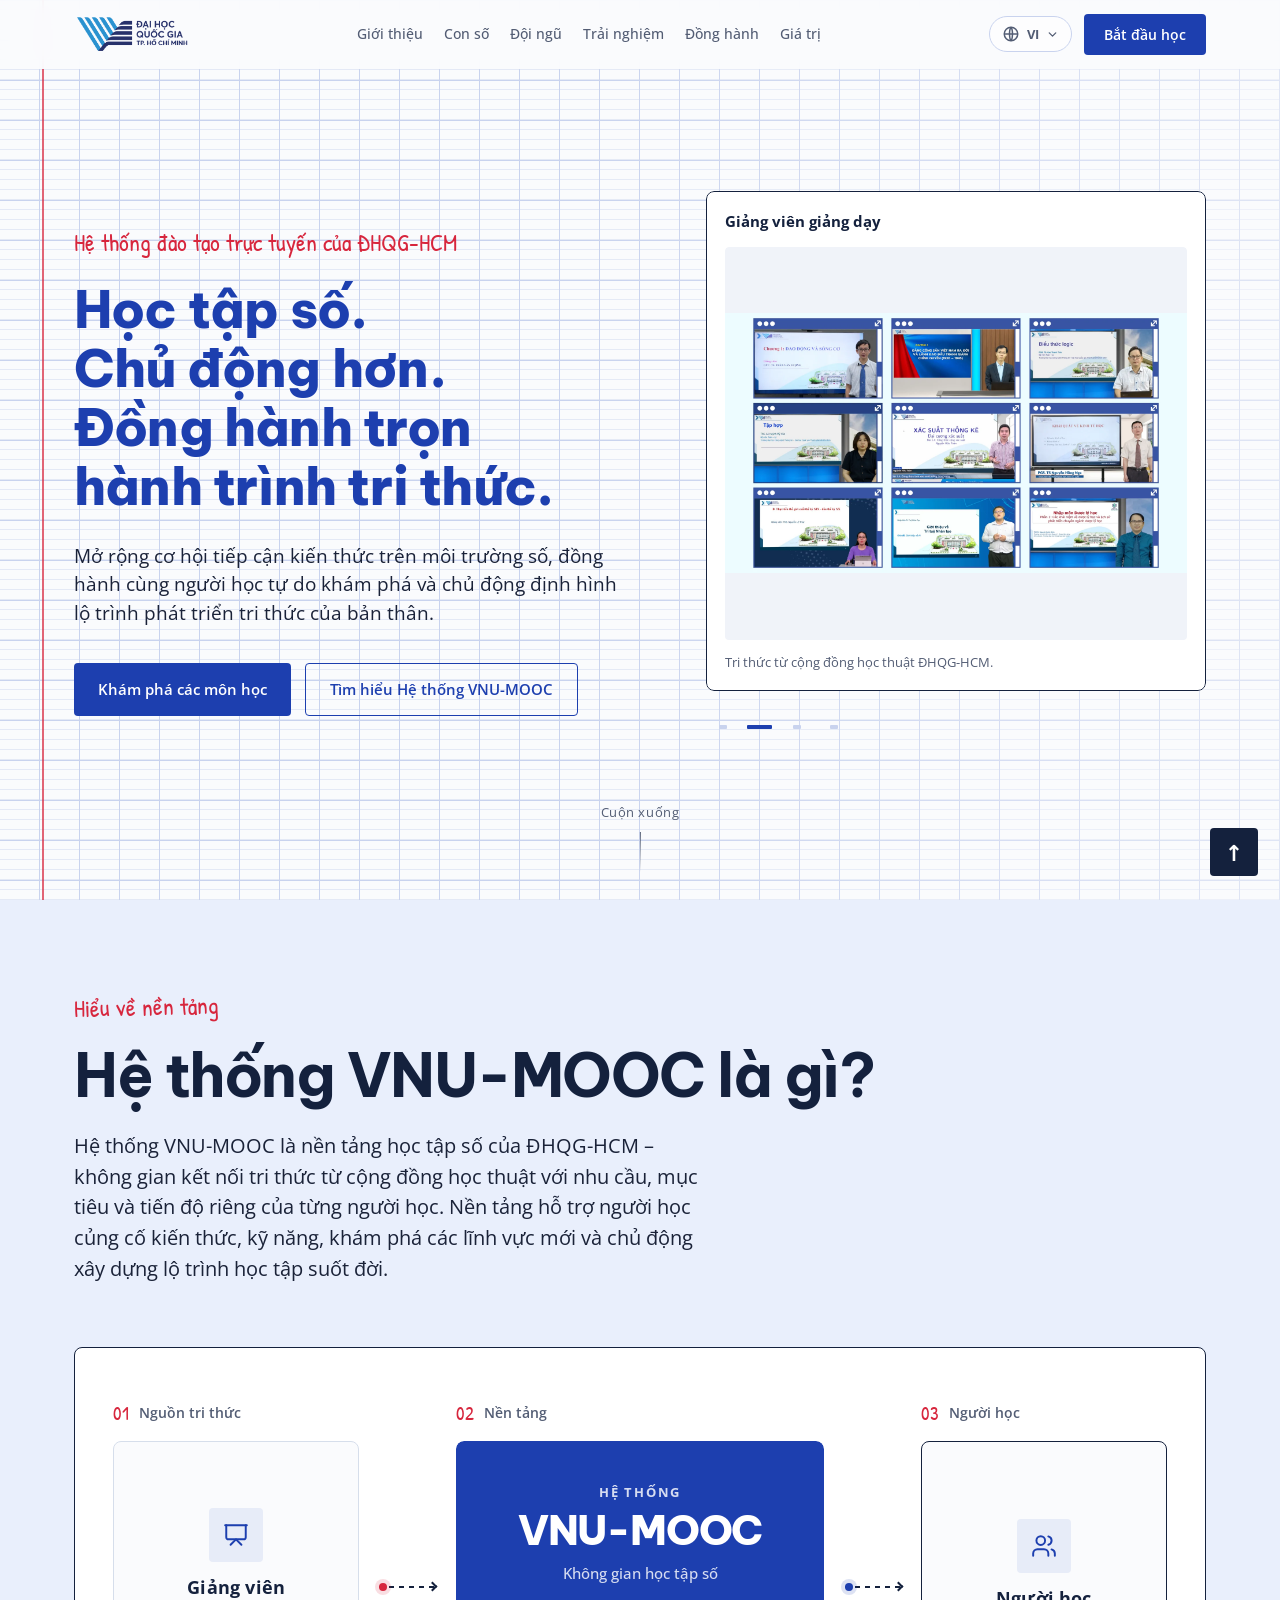
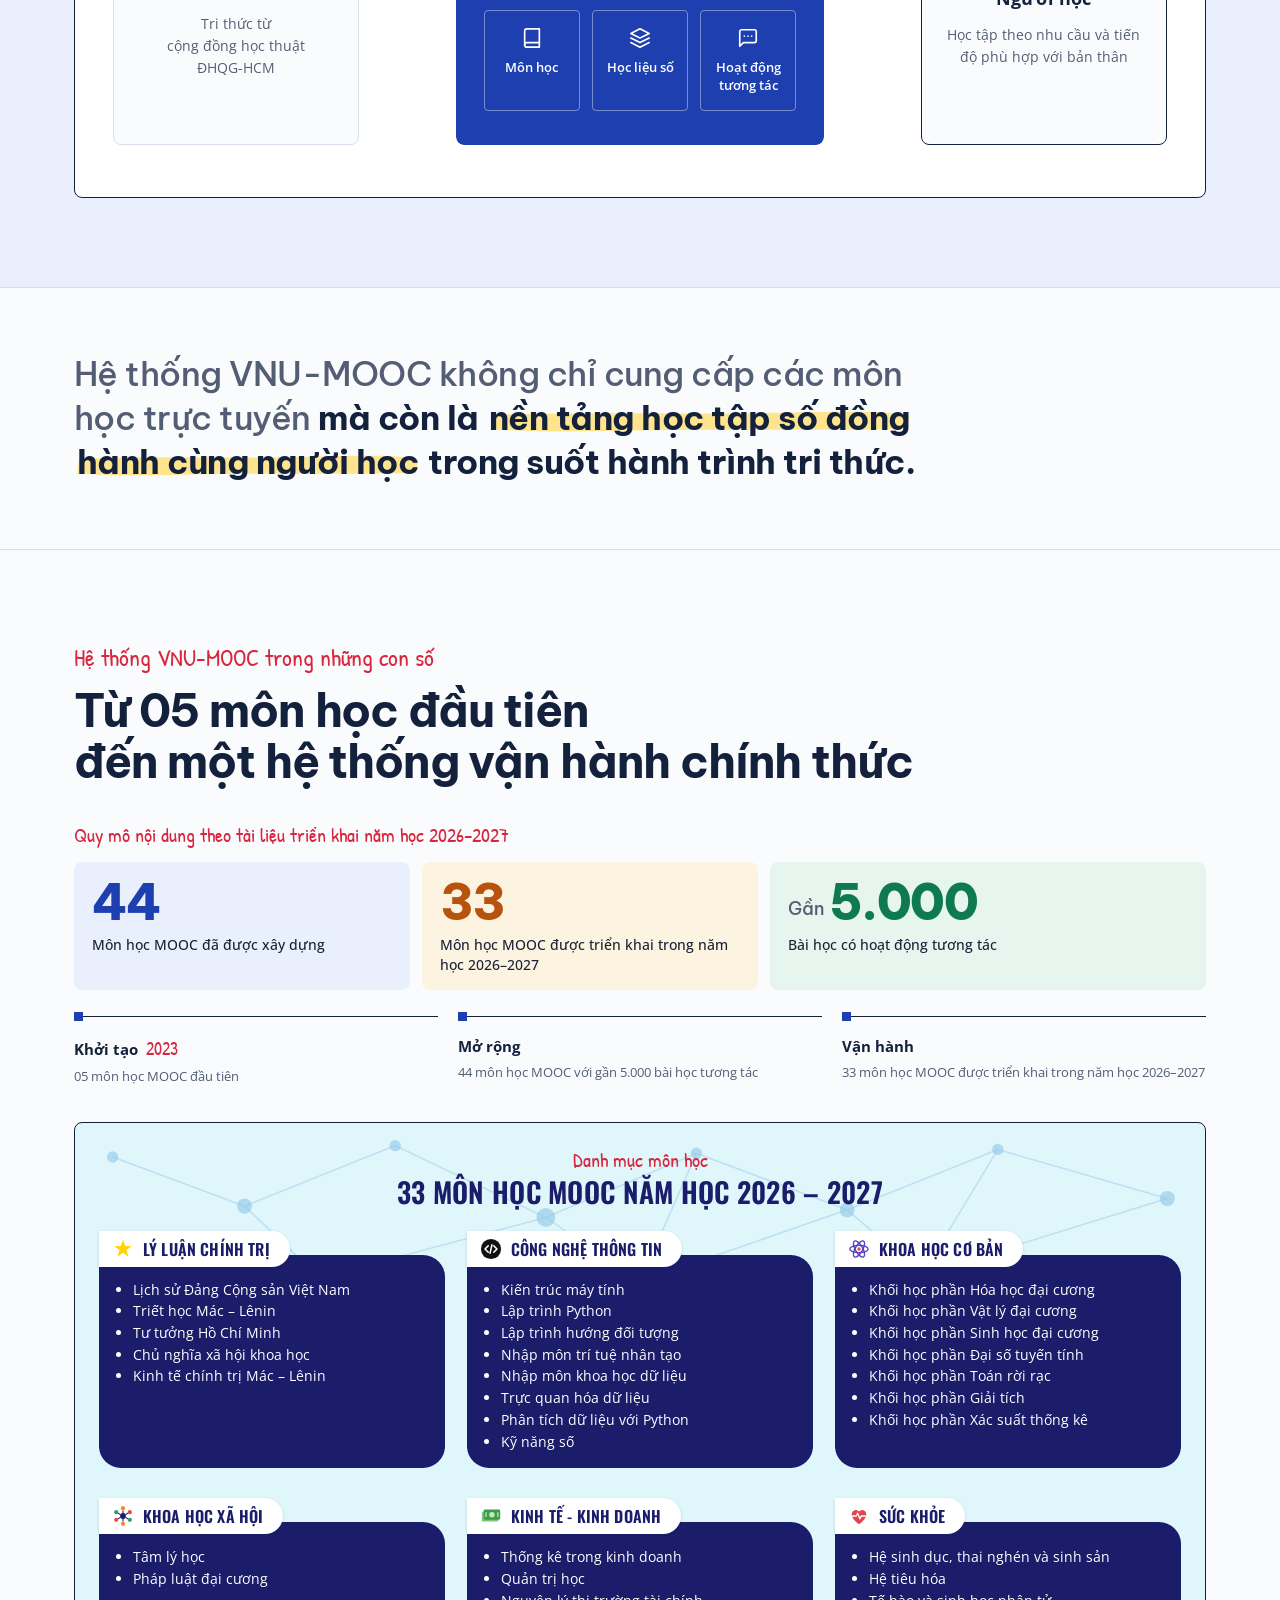
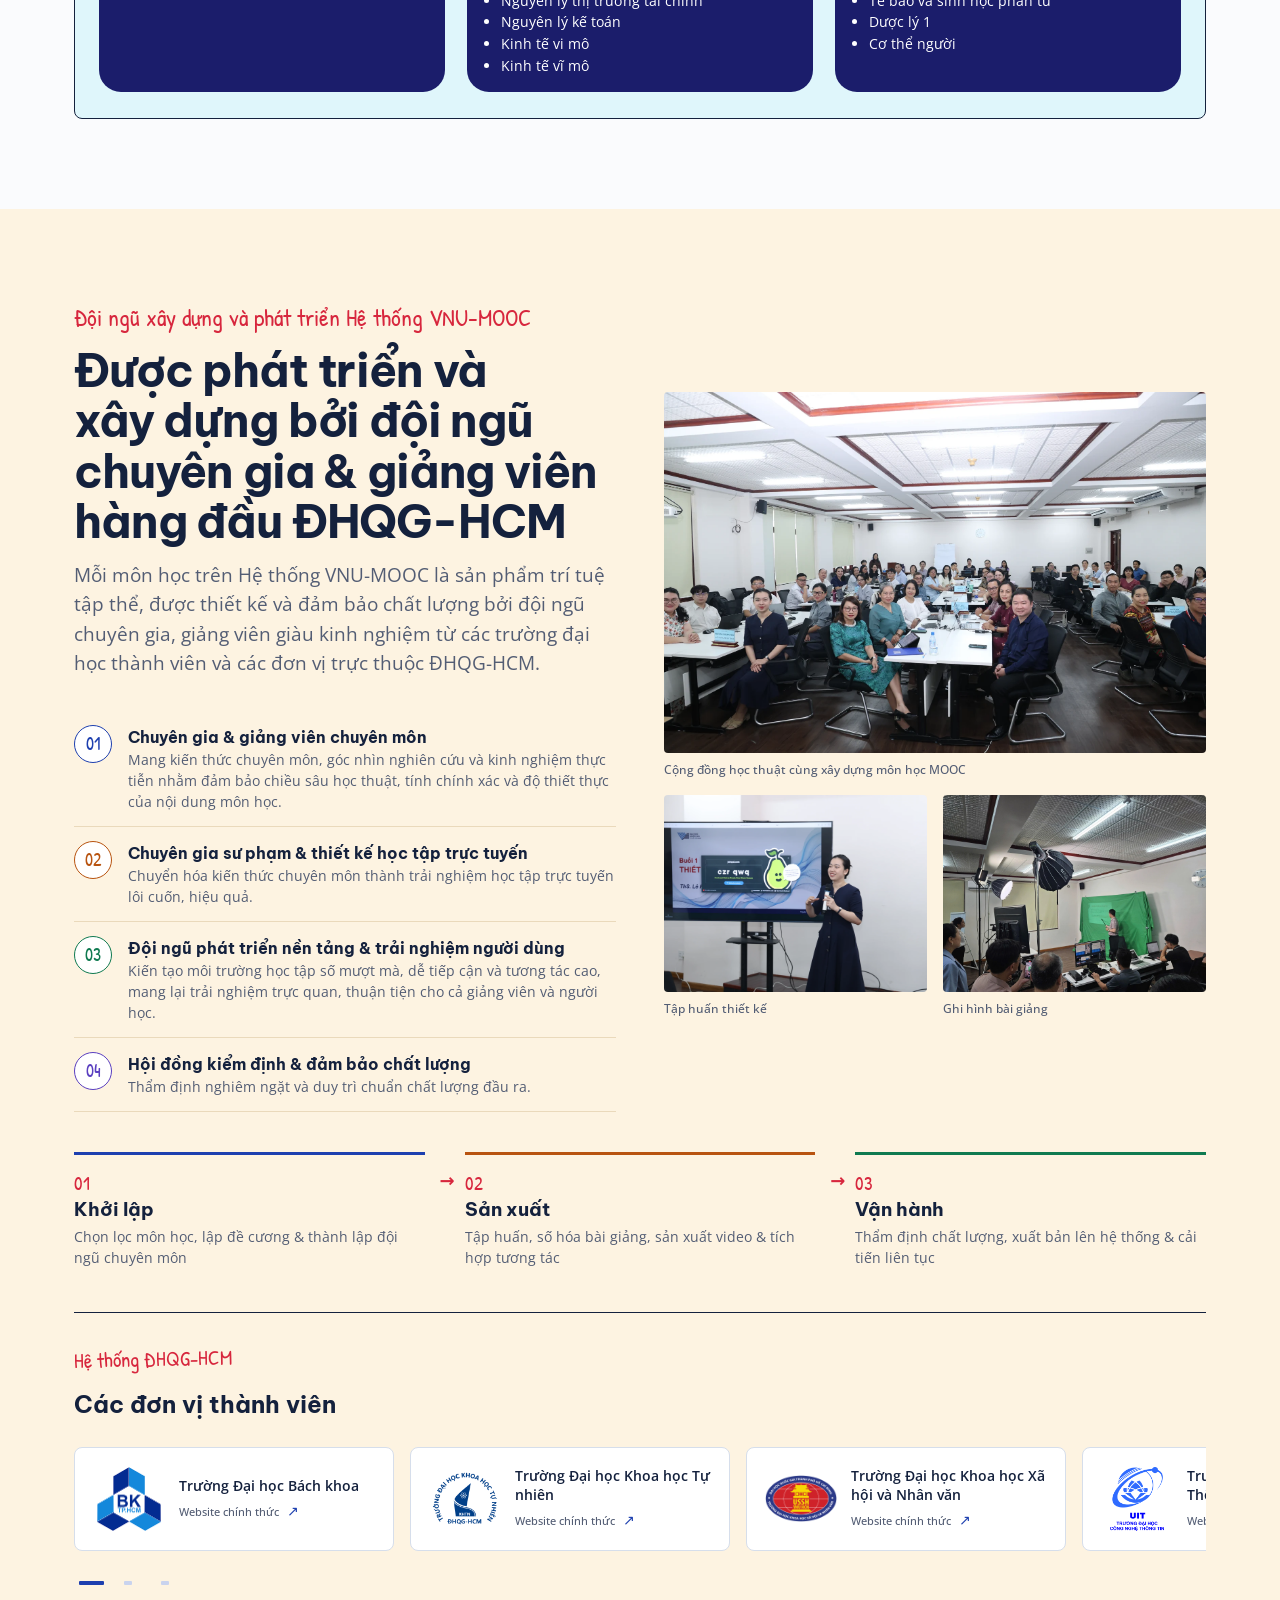
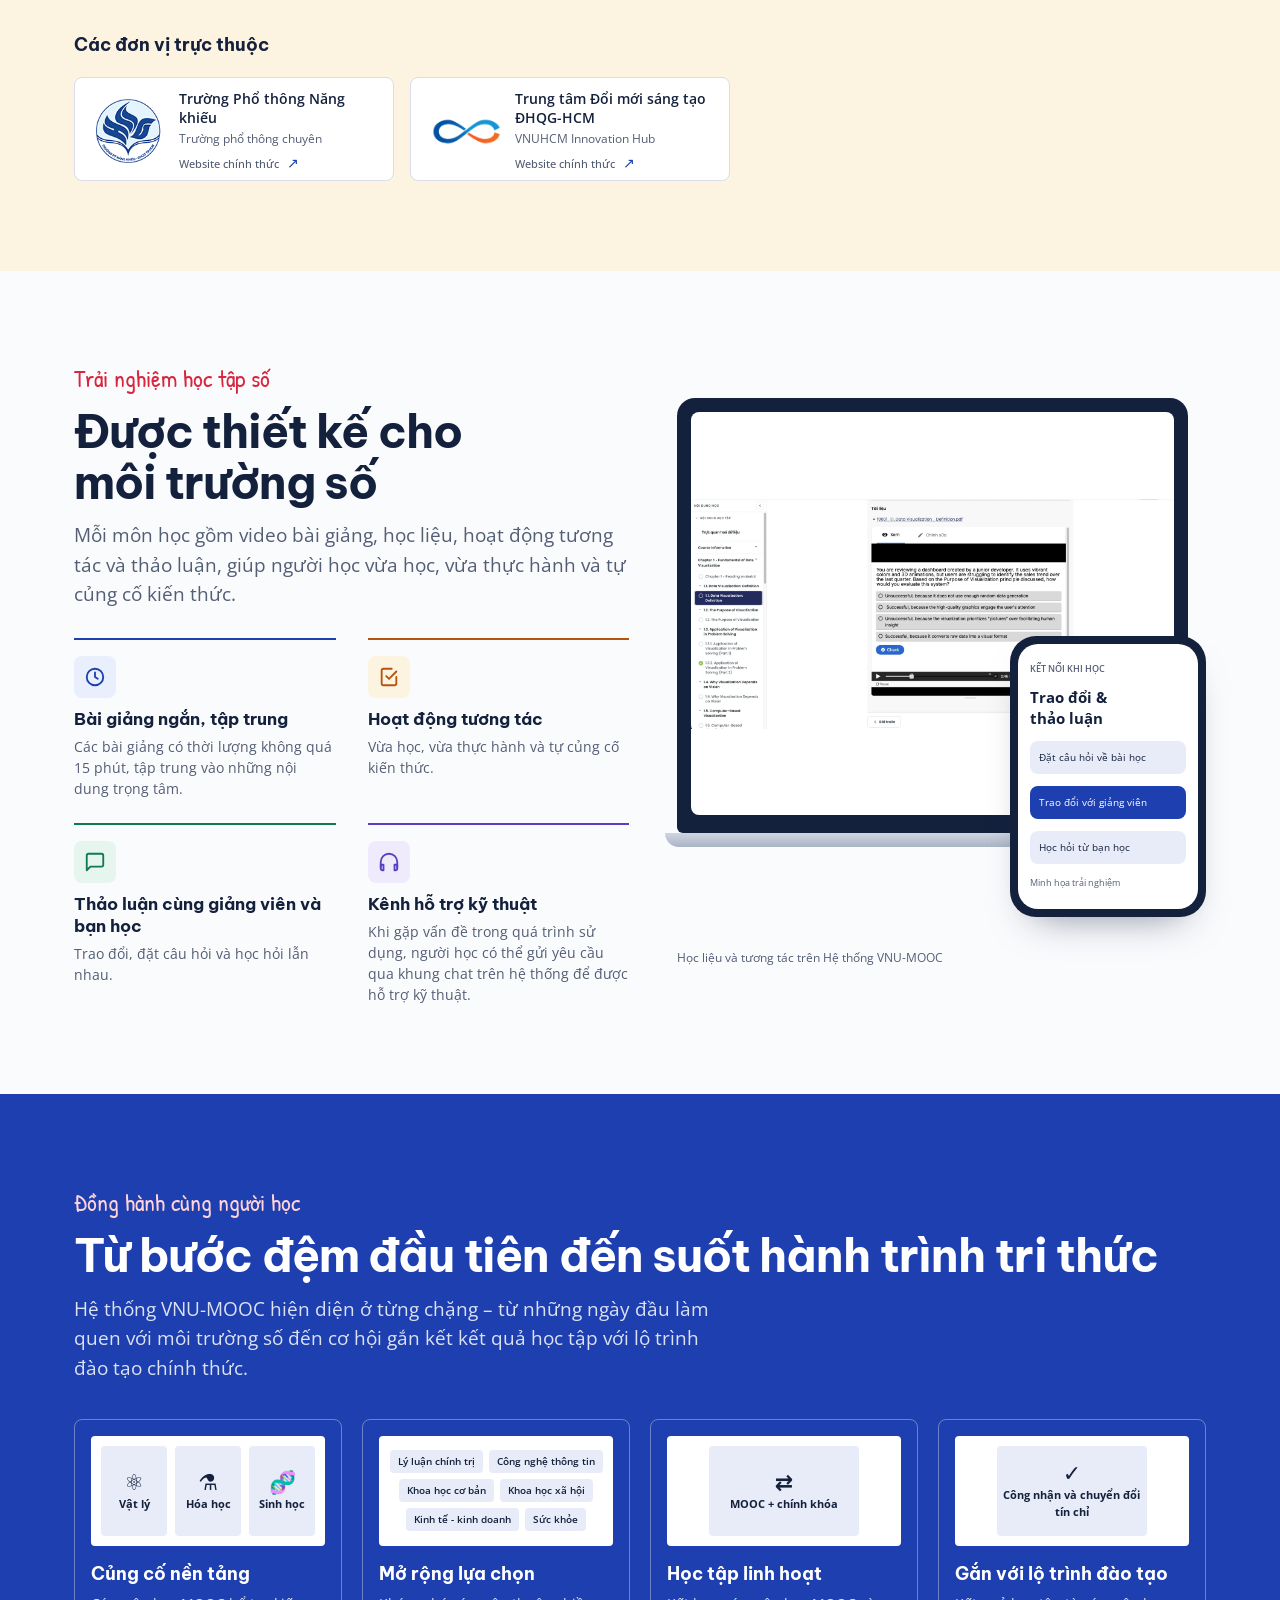
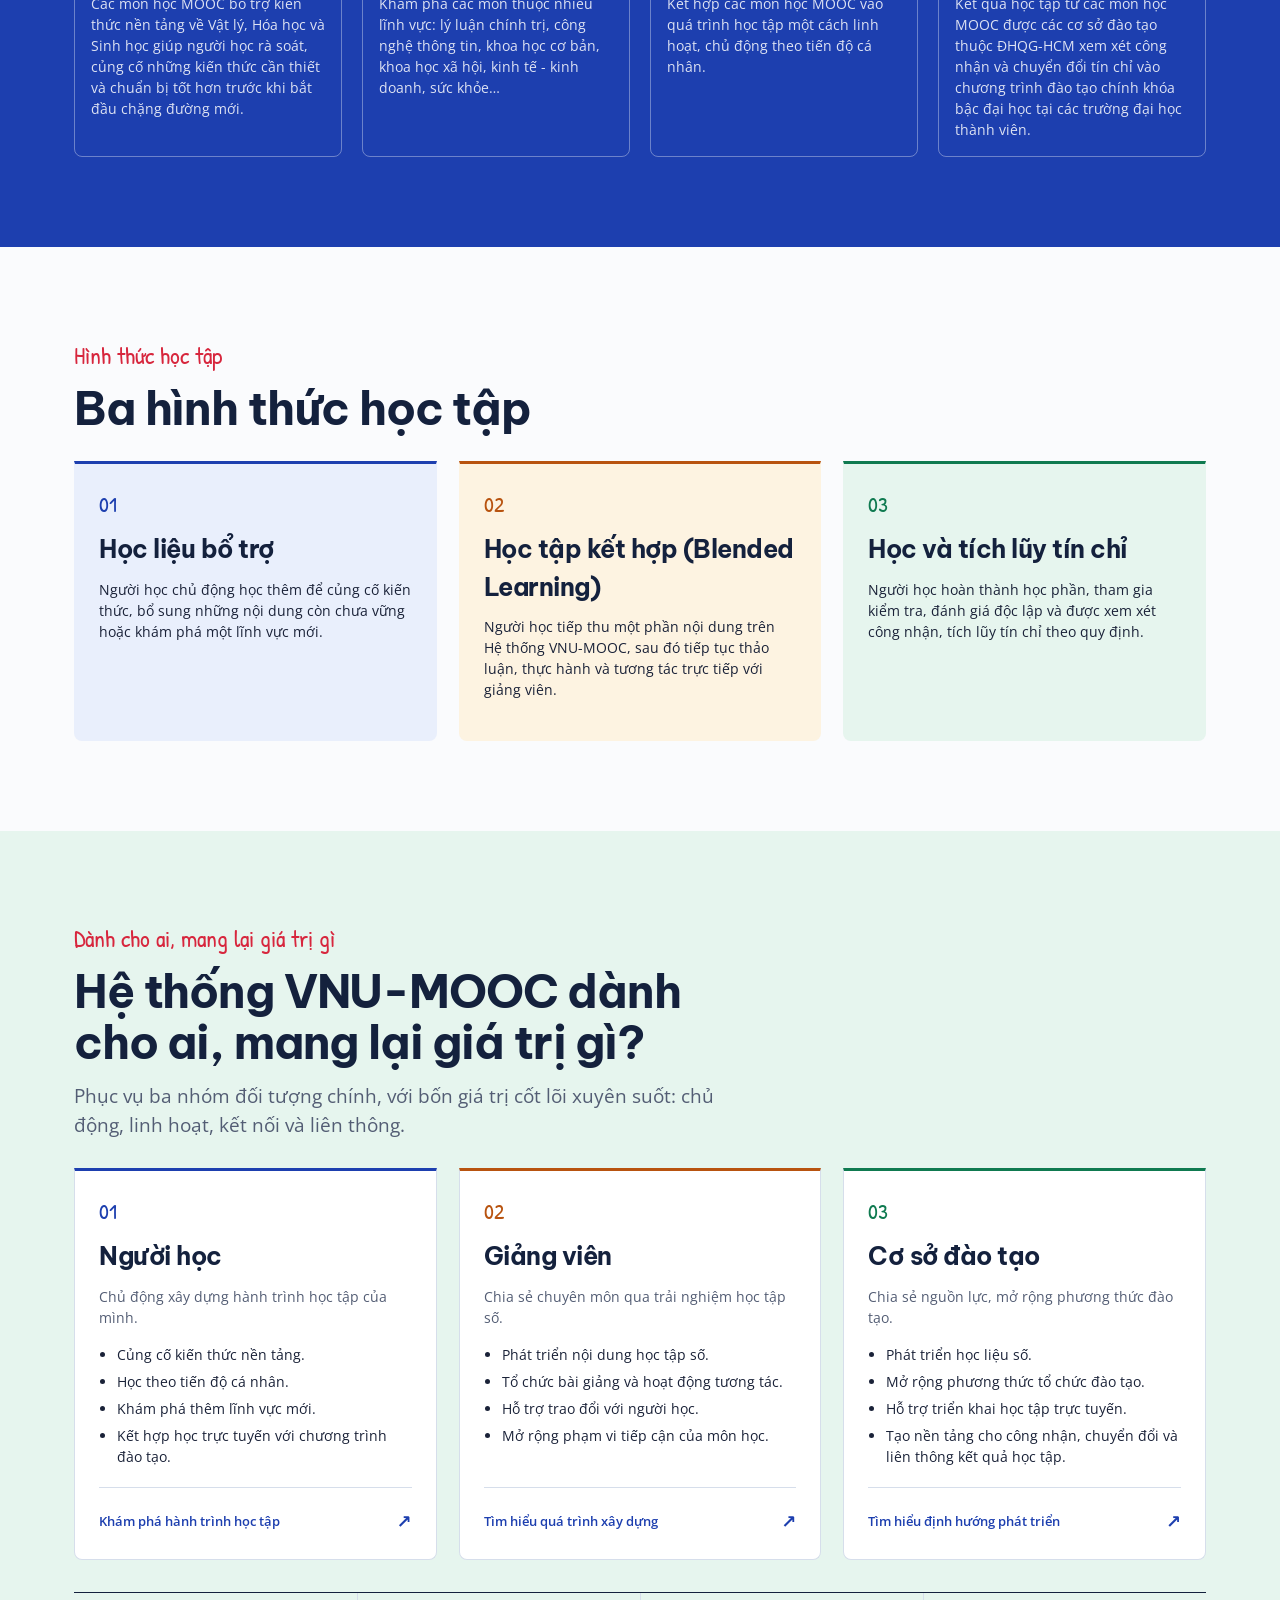
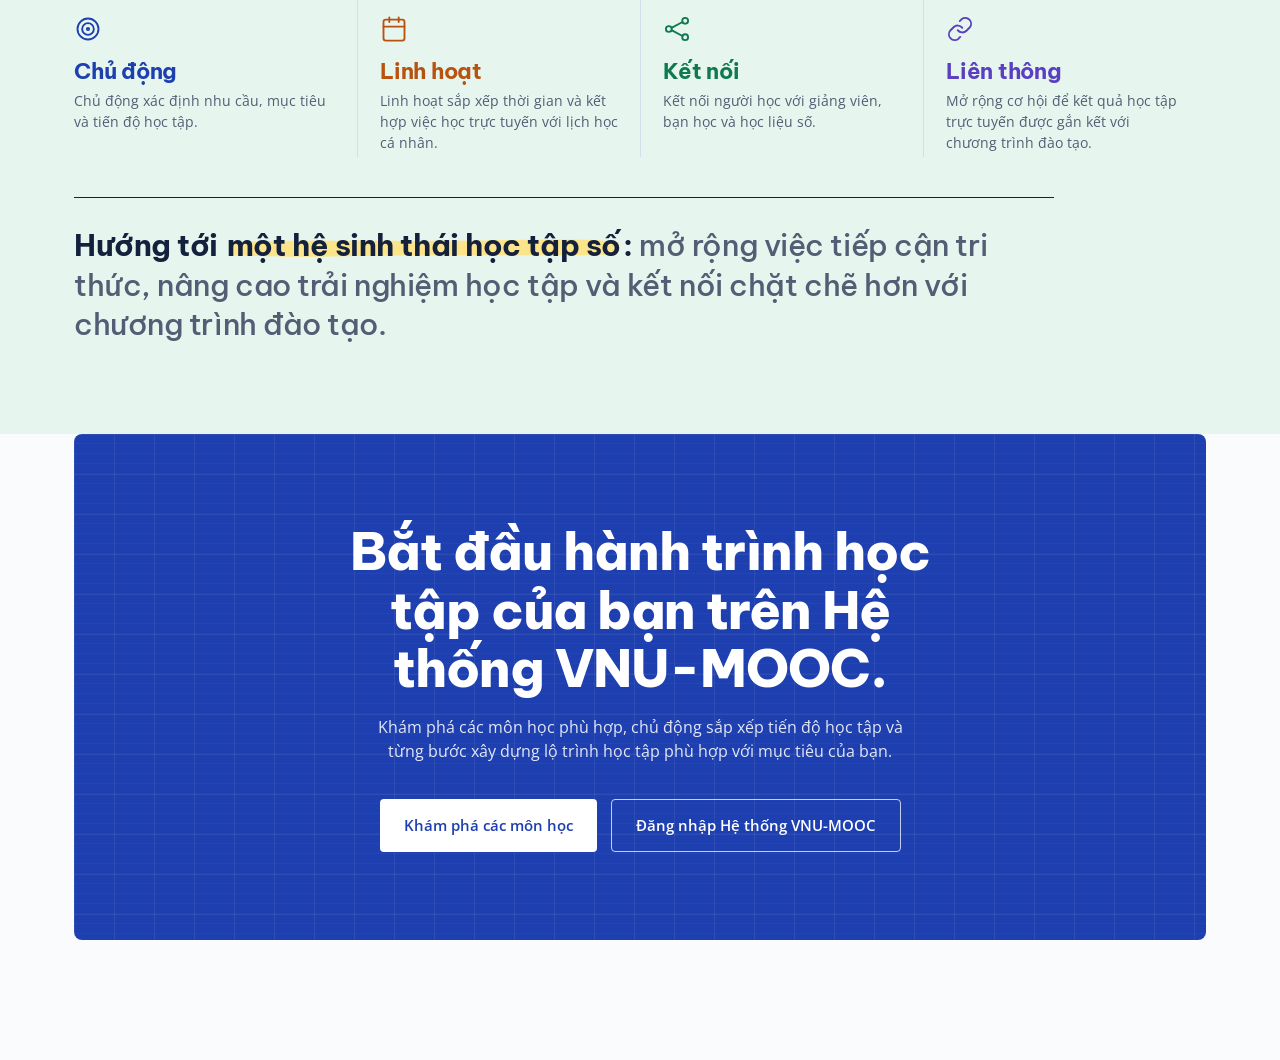
==== commit ba51840f: "Đơn vị thành viên: slideshow có thanh điều hướng thay dải chạy; link VIH - Bỏ dải chạy liên tục và n" ====
--- a/index.html
+++ b/index.html
@@ -487,10 +487,10 @@
     </div>
 
 <ol class="build-flow reveal" aria-label="Quy trình xây dựng môn học MOOC"><li><span class="bf-n">01</span><h3>Khởi lập</h3><p>Chọn lọc môn học, lập đề cương &amp; thành lập đội ngũ chuyên môn</p></li><li><span class="bf-n">02</span><h3>Sản xuất</h3><p>Tập huấn, số hóa bài giảng, sản xuất video &amp; tích hợp tương tác</p></li><li><span class="bf-n">03</span><h3>Vận hành</h3><p>Thẩm định chất lượng, xuất bản lên hệ thống &amp; cải tiến liên tục</p></li></ol><div class="logo-strip member-directory" id="cac-don-vi" aria-labelledby="members-title">
- <div class="member-heading"><div><span class="eyebrow">Hệ thống ĐHQG-HCM</span><h3 id="members-title">Các đơn vị thành viên</h3></div><button type="button" class="marquee-toggle" aria-pressed="false" data-pause="Tạm dừng" data-play="Chạy tiếp" hidden>Tạm dừng</button></div>
- <div class="member-marquee" role="region" aria-label="Các đơn vị thành viên, tự chạy; rê chuột hoặc bấm Tạm dừng để dừng"><ul class="member-track"><li><a class="member-card member-row" href="https://hcmut.edu.vn/" target="_blank" rel="noopener noreferrer"><span class="member-logo"><img src="assets/about/logos/hcmut.png" width="256" height="258" alt="" loading="lazy" decoding="async"></span><span class="member-name">Trường Đại học Bách khoa</span><span class="member-visit">Website chính thức <span aria-hidden="true">↗</span><span class="sr-only"> (mở trong thẻ mới)</span></span></a></li><li><a class="member-card member-row" href="https://hcmus.edu.vn/" target="_blank" rel="noopener noreferrer"><span class="member-logo"><img src="assets/about/logos/hcmus.png" width="488" height="400" alt="" loading="lazy" decoding="async"></span><span class="member-name">Trường Đại học Khoa học Tự nhiên</span><span class="member-visit">Website chính thức <span aria-hidden="true">↗</span><span class="sr-only"> (mở trong thẻ mới)</span></span></a></li><li><a class="member-card member-row" href="https://hcmussh.edu.vn/" target="_blank" rel="noopener noreferrer"><span class="member-logo"><img src="assets/about/logos/ussh.png" width="340" height="224" alt="" loading="lazy" decoding="async"></span><span class="member-name">Trường Đại học Khoa học Xã hội và Nhân văn</span><span class="member-visit">Website chính thức <span aria-hidden="true">↗</span><span class="sr-only"> (mở trong thẻ mới)</span></span></a></li><li><a class="member-card member-row" href="https://www.uit.edu.vn/" target="_blank" rel="noopener noreferrer"><span class="member-logo"><img src="assets/about/logos/uit.png" width="402" height="480" alt="" loading="lazy" decoding="async"></span><span class="member-name">Trường Đại học Công nghệ Thông tin</span><span class="member-visit">Website chính thức <span aria-hidden="true">↗</span><span class="sr-only"> (mở trong thẻ mới)</span></span></a></li><li><a class="member-card member-row" href="https://hcmiu.edu.vn/" target="_blank" rel="noopener noreferrer"><span class="member-logo"><img src="assets/about/logos/iu.png" width="300" height="300" alt="" loading="lazy" decoding="async"></span><span class="member-name">Trường Đại học Quốc tế</span><span class="member-visit">Website chính thức <span aria-hidden="true">↗</span><span class="sr-only"> (mở trong thẻ mới)</span></span></a></li><li><a class="member-card member-row" href="https://uel.edu.vn/" target="_blank" rel="noopener noreferrer"><span class="member-logo"><img src="assets/about/logos/uel.svg" width="320" height="320" alt="" loading="lazy" decoding="async"></span><span class="member-name">Trường Đại học Kinh tế – Luật</span><span class="member-visit">Website chính thức <span aria-hidden="true">↗</span><span class="sr-only"> (mở trong thẻ mới)</span></span></a></li><li><a class="member-card member-row" href="https://www.uhsvnu.edu.vn/" target="_blank" rel="noopener noreferrer"><span class="member-logo"><img src="assets/about/logos/uhs.png" width="359" height="400" alt="" loading="lazy" decoding="async"></span><span class="member-name">Trường Đại học Khoa học Sức khỏe</span><span class="member-visit">Website chính thức <span aria-hidden="true">↗</span><span class="sr-only"> (mở trong thẻ mới)</span></span></a></li><li><a class="member-card member-row" href="https://www.agu.edu.vn/" target="_blank" rel="noopener noreferrer"><span class="member-logo"><img src="assets/about/logos/agu.png" width="400" height="400" alt="" loading="lazy" decoding="async"></span><span class="member-name">Trường Đại học An Giang</span><span class="member-visit">Website chính thức <span aria-hidden="true">↗</span><span class="sr-only"> (mở trong thẻ mới)</span></span></a></li><li><a class="member-card member-row" href="https://www.hcmier.edu.vn/" target="_blank" rel="noopener noreferrer"><span class="member-logo"><img src="assets/about/logos/ier-mark.svg" width="62" height="60" alt="" loading="lazy" decoding="async"></span><span class="member-name">Viện Môi trường và Tài nguyên</span><span class="member-visit">Website chính thức <span aria-hidden="true">↗</span><span class="sr-only"> (mở trong thẻ mới)</span></span></a></li></ul></div>
+ <div class="member-heading"><div><span class="eyebrow">Hệ thống ĐHQG-HCM</span><h3 id="members-title">Các đơn vị thành viên</h3></div></div>
+ <div class="member-slider" role="region" aria-roledescription="băng chuyền" aria-label="Các đơn vị thành viên"><ul class="member-track"><li><a class="member-card member-row" href="https://hcmut.edu.vn/" target="_blank" rel="noopener noreferrer"><span class="member-logo"><img src="assets/about/logos/hcmut.png" width="256" height="258" alt="" loading="lazy" decoding="async"></span><span class="member-name">Trường Đại học Bách khoa</span><span class="member-visit">Website chính thức <span aria-hidden="true">↗</span><span class="sr-only"> (mở trong thẻ mới)</span></span></a></li><li><a class="member-card member-row" href="https://hcmus.edu.vn/" target="_blank" rel="noopener noreferrer"><span class="member-logo"><img src="assets/about/logos/hcmus.png" width="488" height="400" alt="" loading="lazy" decoding="async"></span><span class="member-name">Trường Đại học Khoa học Tự nhiên</span><span class="member-visit">Website chính thức <span aria-hidden="true">↗</span><span class="sr-only"> (mở trong thẻ mới)</span></span></a></li><li><a class="member-card member-row" href="https://hcmussh.edu.vn/" target="_blank" rel="noopener noreferrer"><span class="member-logo"><img src="assets/about/logos/ussh.png" width="340" height="224" alt="" loading="lazy" decoding="async"></span><span class="member-name">Trường Đại học Khoa học Xã hội và Nhân văn</span><span class="member-visit">Website chính thức <span aria-hidden="true">↗</span><span class="sr-only"> (mở trong thẻ mới)</span></span></a></li><li><a class="member-card member-row" href="https://www.uit.edu.vn/" target="_blank" rel="noopener noreferrer"><span class="member-logo"><img src="assets/about/logos/uit.png" width="402" height="480" alt="" loading="lazy" decoding="async"></span><span class="member-name">Trường Đại học Công nghệ Thông tin</span><span class="member-visit">Website chính thức <span aria-hidden="true">↗</span><span class="sr-only"> (mở trong thẻ mới)</span></span></a></li><li><a class="member-card member-row" href="https://hcmiu.edu.vn/" target="_blank" rel="noopener noreferrer"><span class="member-logo"><img src="assets/about/logos/iu.png" width="300" height="300" alt="" loading="lazy" decoding="async"></span><span class="member-name">Trường Đại học Quốc tế</span><span class="member-visit">Website chính thức <span aria-hidden="true">↗</span><span class="sr-only"> (mở trong thẻ mới)</span></span></a></li><li><a class="member-card member-row" href="https://uel.edu.vn/" target="_blank" rel="noopener noreferrer"><span class="member-logo"><img src="assets/about/logos/uel.svg" width="320" height="320" alt="" loading="lazy" decoding="async"></span><span class="member-name">Trường Đại học Kinh tế – Luật</span><span class="member-visit">Website chính thức <span aria-hidden="true">↗</span><span class="sr-only"> (mở trong thẻ mới)</span></span></a></li><li><a class="member-card member-row" href="https://www.uhsvnu.edu.vn/" target="_blank" rel="noopener noreferrer"><span class="member-logo"><img src="assets/about/logos/uhs.png" width="359" height="400" alt="" loading="lazy" decoding="async"></span><span class="member-name">Trường Đại học Khoa học Sức khỏe</span><span class="member-visit">Website chính thức <span aria-hidden="true">↗</span><span class="sr-only"> (mở trong thẻ mới)</span></span></a></li><li><a class="member-card member-row" href="https://www.agu.edu.vn/" target="_blank" rel="noopener noreferrer"><span class="member-logo"><img src="assets/about/logos/agu.png" width="400" height="400" alt="" loading="lazy" decoding="async"></span><span class="member-name">Trường Đại học An Giang</span><span class="member-visit">Website chính thức <span aria-hidden="true">↗</span><span class="sr-only"> (mở trong thẻ mới)</span></span></a></li><li><a class="member-card member-row" href="https://www.hcmier.edu.vn/" target="_blank" rel="noopener noreferrer"><span class="member-logo"><img src="assets/about/logos/ier-mark.svg" width="62" height="60" alt="" loading="lazy" decoding="async"></span><span class="member-name">Viện Môi trường và Tài nguyên</span><span class="member-visit">Website chính thức <span aria-hidden="true">↗</span><span class="sr-only"> (mở trong thẻ mới)</span></span></a></li></ul></div><div class="scene-controls member-controls"><div class="dots member-dots" role="group" aria-label="Chọn nhóm đơn vị" data-dot-label="Xem nhóm {i} trên {n}"></div></div>
  <div class="member-heading member-heading-secondary"><h3>Các đơn vị trực thuộc</h3></div>
-<ul class="member-row-list"><li><a class="member-card member-row" href="https://ptnk.edu.vn/" target="_blank" rel="noopener noreferrer"><span class="member-logo"><img src="assets/about/logos/ptnk-mark.svg" width="100" height="98" alt="" loading="lazy" decoding="async"></span><span class="member-name">Trường Phổ thông Năng khiếu</span><span class="member-kind">Trường phổ thông chuyên</span><span class="member-visit">Website chính thức <span aria-hidden="true">↗</span><span class="sr-only"> (mở trong thẻ mới)</span></span></a></li><li><div class="member-card member-row"><span class="member-logo"><img src="assets/about/logos/vih-mark.svg" width="320" height="114" alt="" loading="lazy" decoding="async"></span><span class="member-name">Trung tâm Đổi mới sáng tạo <span class="nw">ĐHQG-HCM</span></span><span class="member-kind">VNUHCM Innovation Hub</span></div></li></ul>
+<ul class="member-row-list"><li><a class="member-card member-row" href="https://ptnk.edu.vn/" target="_blank" rel="noopener noreferrer"><span class="member-logo"><img src="assets/about/logos/ptnk-mark.svg" width="100" height="98" alt="" loading="lazy" decoding="async"></span><span class="member-name">Trường Phổ thông Năng khiếu</span><span class="member-kind">Trường phổ thông chuyên</span><span class="member-visit">Website chính thức <span aria-hidden="true">↗</span><span class="sr-only"> (mở trong thẻ mới)</span></span></a></li><li><a class="member-card member-row" href="https://innovationhub.vnuhcm.edu.vn/vi" target="_blank" rel="noopener noreferrer"><span class="member-logo"><img src="assets/about/logos/vih-mark.svg" width="320" height="114" alt="" loading="lazy" decoding="async"></span><span class="member-name">Trung tâm Đổi mới sáng tạo <span class="nw">ĐHQG-HCM</span></span><span class="member-kind">VNUHCM Innovation Hub</span><span class="member-visit">Website chính thức <span aria-hidden="true">↗</span><span class="sr-only"> (mở trong thẻ mới)</span></span></a></li></ul>
 </div>
   </div>
 </section>
--- a/assets/about/about.css
+++ b/assets/about/about.css
@@ -160,10 +160,8 @@
 .build-flow p{font-size:14px;color:var(--muted);line-height:1.5}
 @media(max-width:760px){.build-flow{grid-template-columns:1fr;gap:20px}.build-flow li:not(:last-child)::after{display:none}}
 
-/* Đơn vị: thẻ ngang (logo trái, tên phải), cùng cỡ cho thành viên và trực thuộc; thành viên chạy thành dải trái → phải */
+/* Đơn vị: thẻ ngang (logo trái, tên phải), cùng cỡ cho thành viên và trực thuộc; thành viên là slideshow theo nhóm ô */
 .member-heading{display:flex;align-items:center}
-.marquee-toggle{flex:none;padding:7px 14px;border:1.5px solid var(--navy);border-radius:999px;background:#fff;color:var(--navy);font-size:13px;font-weight:600;cursor:pointer}
-.marquee-toggle:hover{background:var(--sky)}
 .member-card.member-row{--row-w:320px;width:var(--row-w);height:104px;display:grid;grid-template-columns:72px minmax(0,1fr);grid-template-rows:1fr auto auto auto 1fr;grid-template-areas:"logo ." "logo name" "logo kind" "logo visit" "logo .";column-gap:14px;padding:12px 18px;text-align:left;align-items:center;background:#fff;border:1px solid var(--line);border-radius:8px}
 .member-card.member-row:hover{background:#fff;border-color:#8eaed9}
 .member-row .member-logo{grid-area:logo;grid-row:1/-1;width:72px;height:64px;margin:0;justify-content:center}
@@ -171,14 +169,12 @@
 .member-row .member-name{grid-area:name;max-width:none;font-size:14px;line-height:1.35}
 .member-row .member-kind{grid-area:kind;margin-top:2px;font-size:12px}
 .member-row .member-visit{grid-area:visit;padding-top:4px;margin-top:0;font-size:11px}
-.member-marquee{overflow-x:auto;scrollbar-width:thin;padding:2px 0 6px}
-.member-marquee.is-running{overflow:hidden;-webkit-mask-image:linear-gradient(90deg,transparent,#000 5%,#000 95%,transparent);mask-image:linear-gradient(90deg,transparent,#000 5%,#000 95%,transparent)}
-.member-marquee:not(.is-running) .member-track>[aria-hidden="true"]{display:none}
-.member-track{display:flex;width:max-content;list-style:none}
-.member-track>li{flex:none;margin-right:16px}
-.member-marquee.is-running .member-track{animation:memberSlide 70s linear infinite}
-.member-marquee.is-running:hover .member-track,.member-marquee.is-running:focus-within .member-track,.member-marquee.is-paused .member-track{animation-play-state:paused}
-@keyframes memberSlide{from{transform:translateX(-50%)}to{transform:translateX(0)}}
+.member-slider{position:relative}
+.member-track{position:relative;display:flex;gap:16px;list-style:none;overflow-x:auto;overscroll-behavior-x:contain;scroll-snap-type:x mandatory;scrollbar-width:none;padding:2px 0}
+.member-track::-webkit-scrollbar{display:none}
+.member-track>li{flex:none;scroll-snap-align:start}
+.member-track:focus-visible{outline:3px solid #e57400;outline-offset:4px}
+.member-controls{max-width:none;margin:8px 0 0;justify-content:flex-start}
 .member-row-list{display:flex;flex-wrap:wrap;gap:16px;list-style:none}
 @media(max-width:600px){.member-card.member-row{--row-w:272px;height:96px;padding:10px 14px;grid-template-columns:60px minmax(0,1fr)}.member-row .member-logo{width:60px;height:54px}.member-row .member-name{font-size:13px}}
 
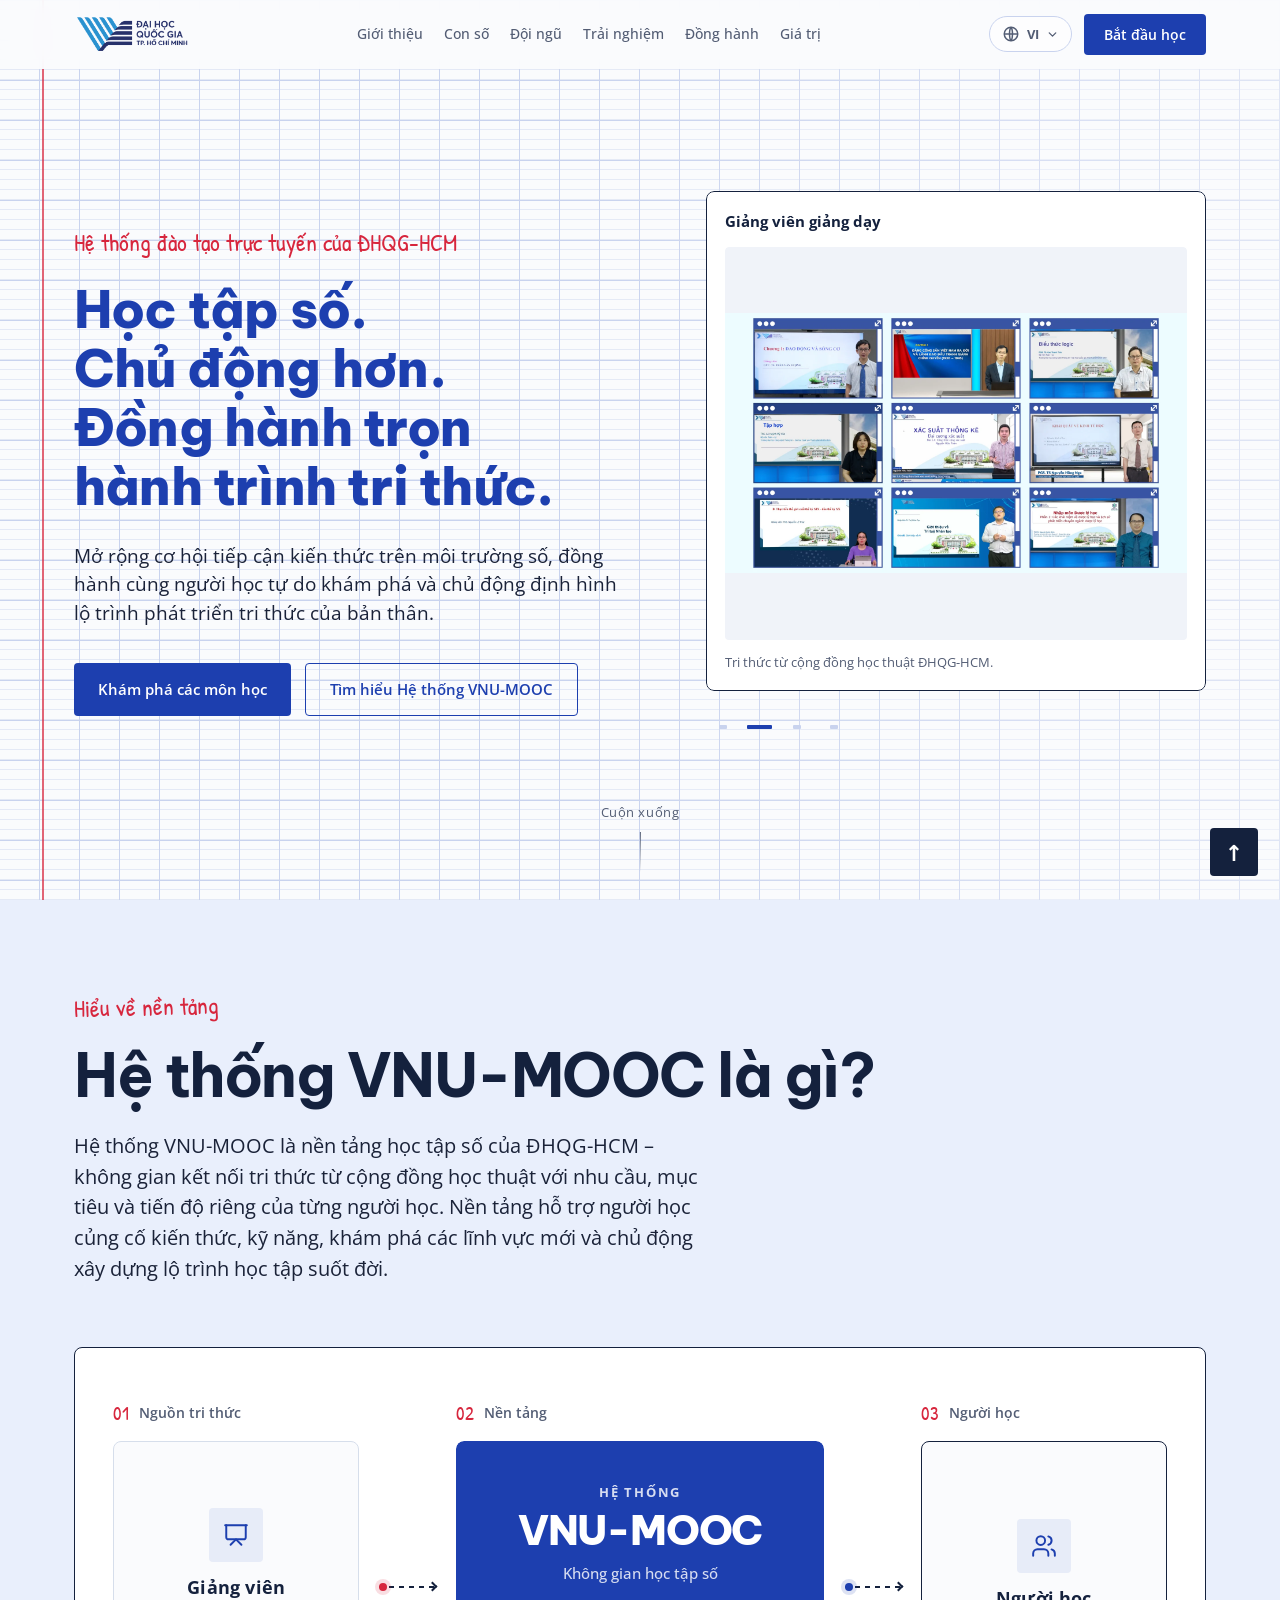
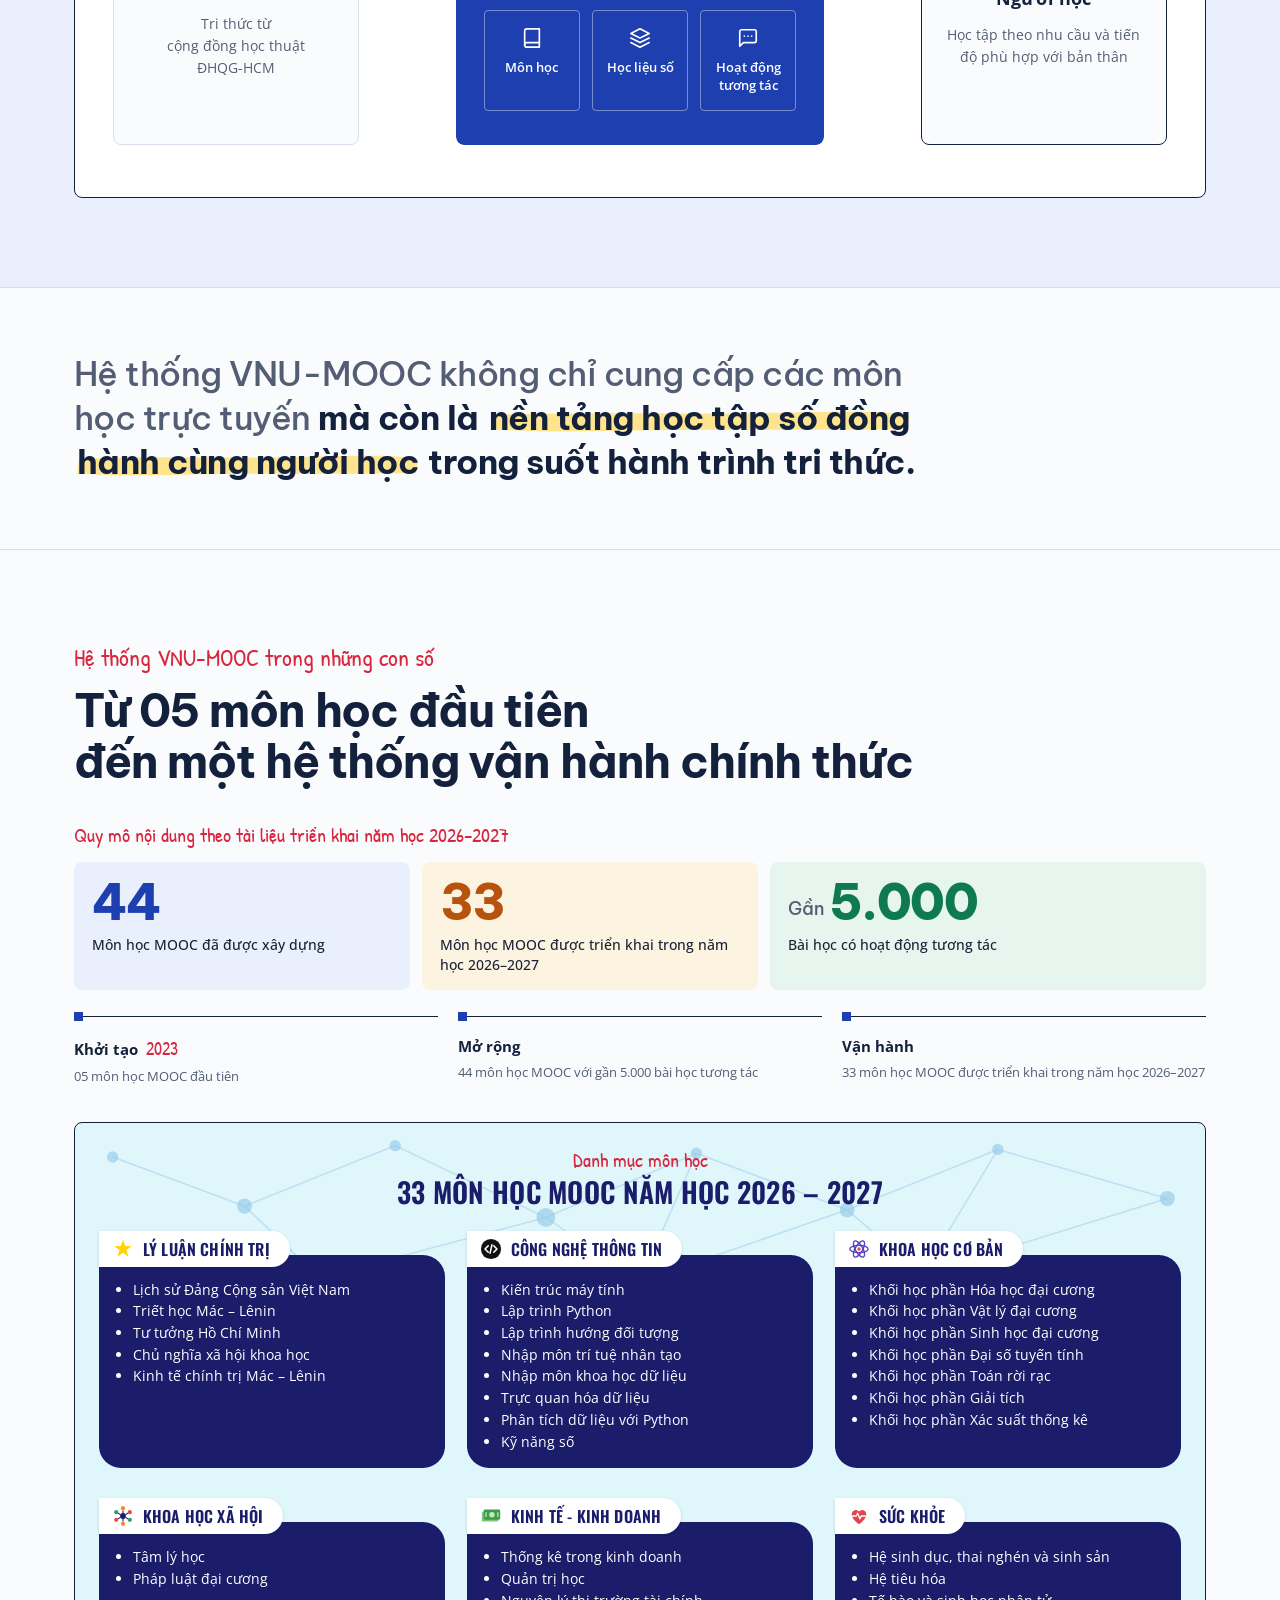
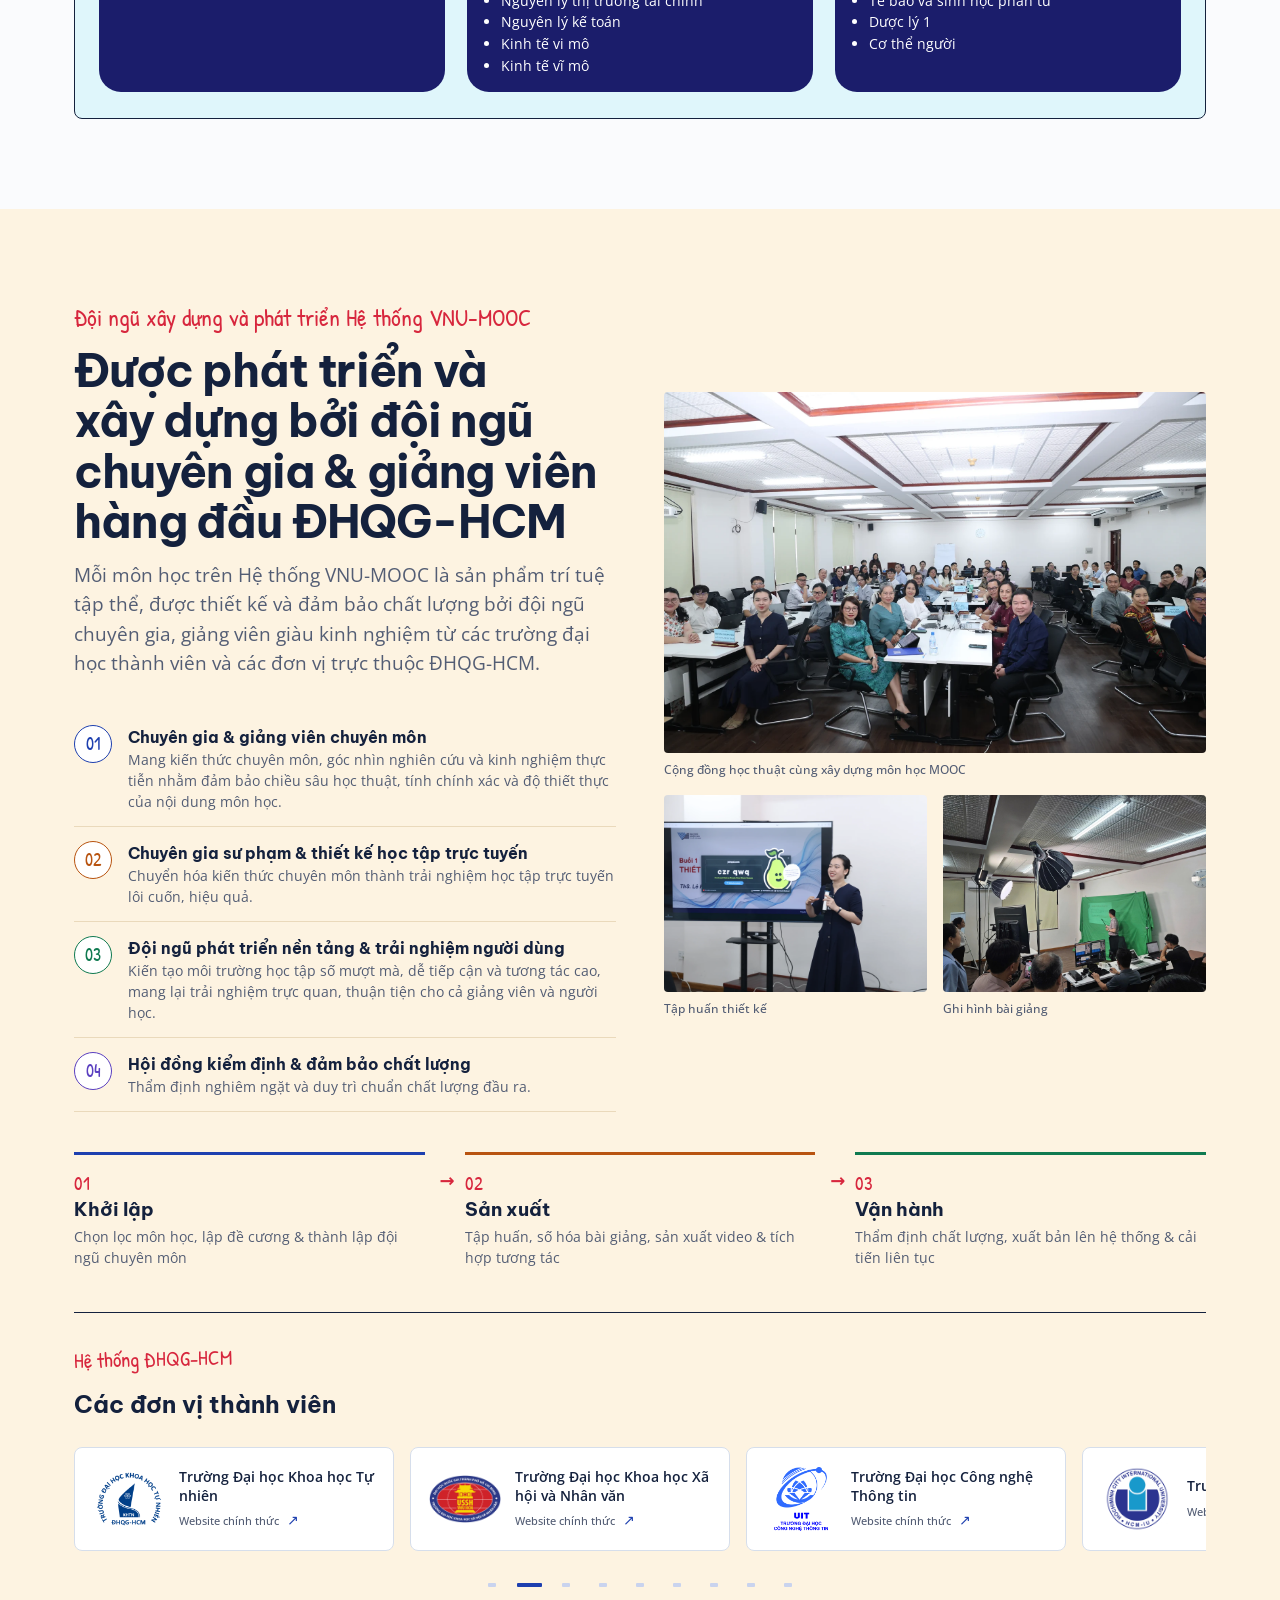
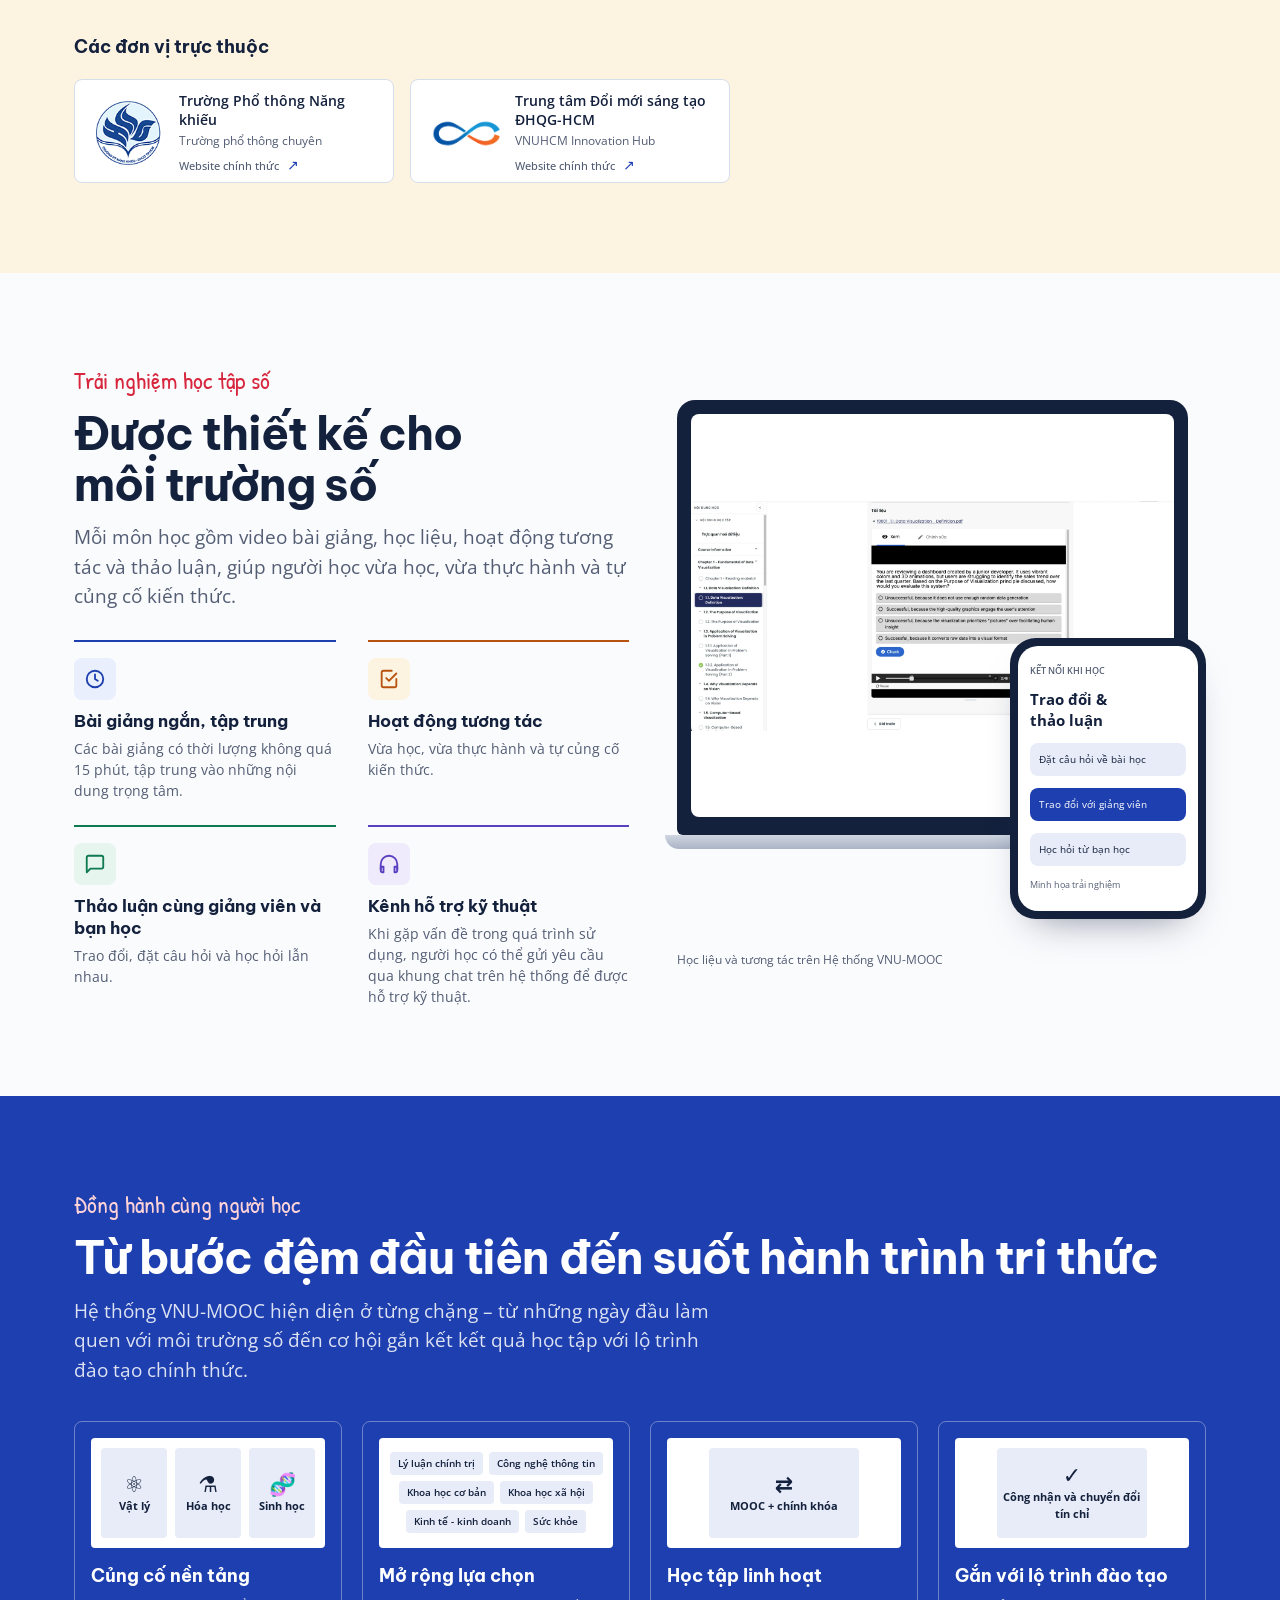
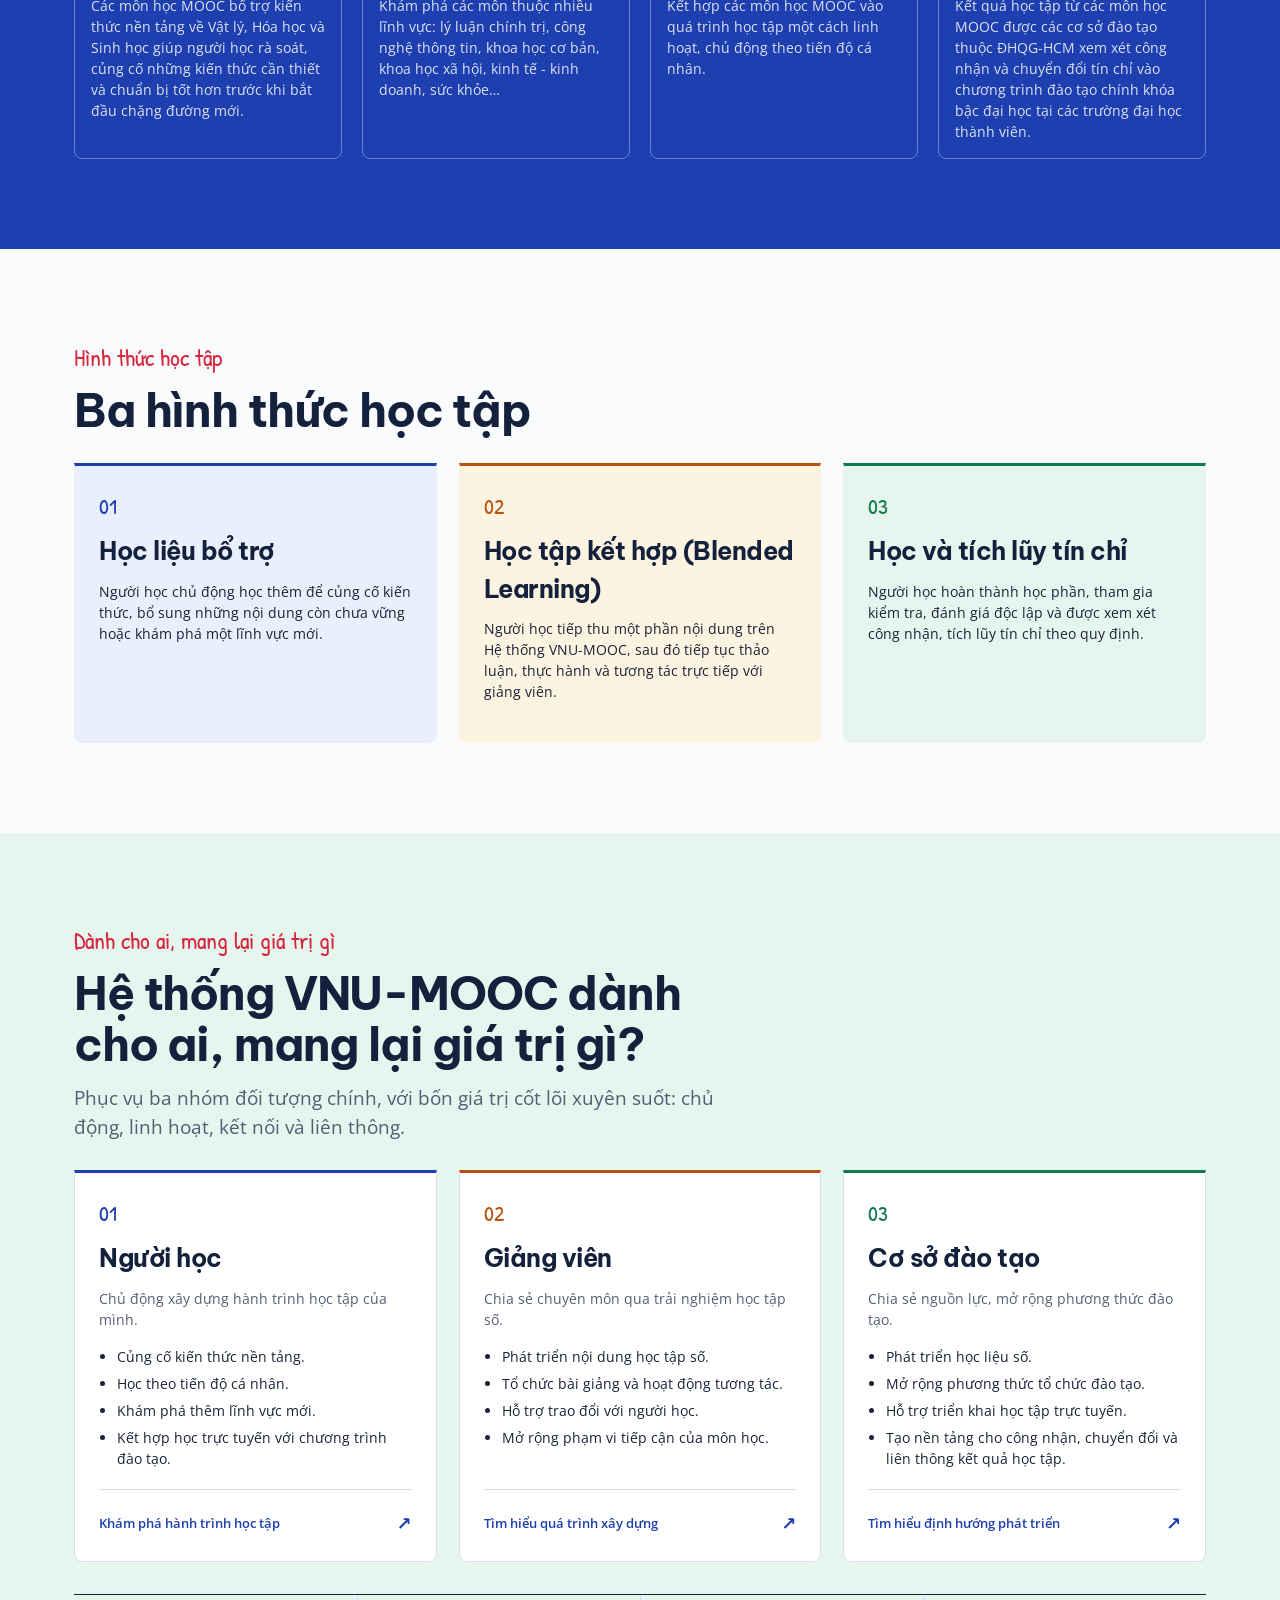
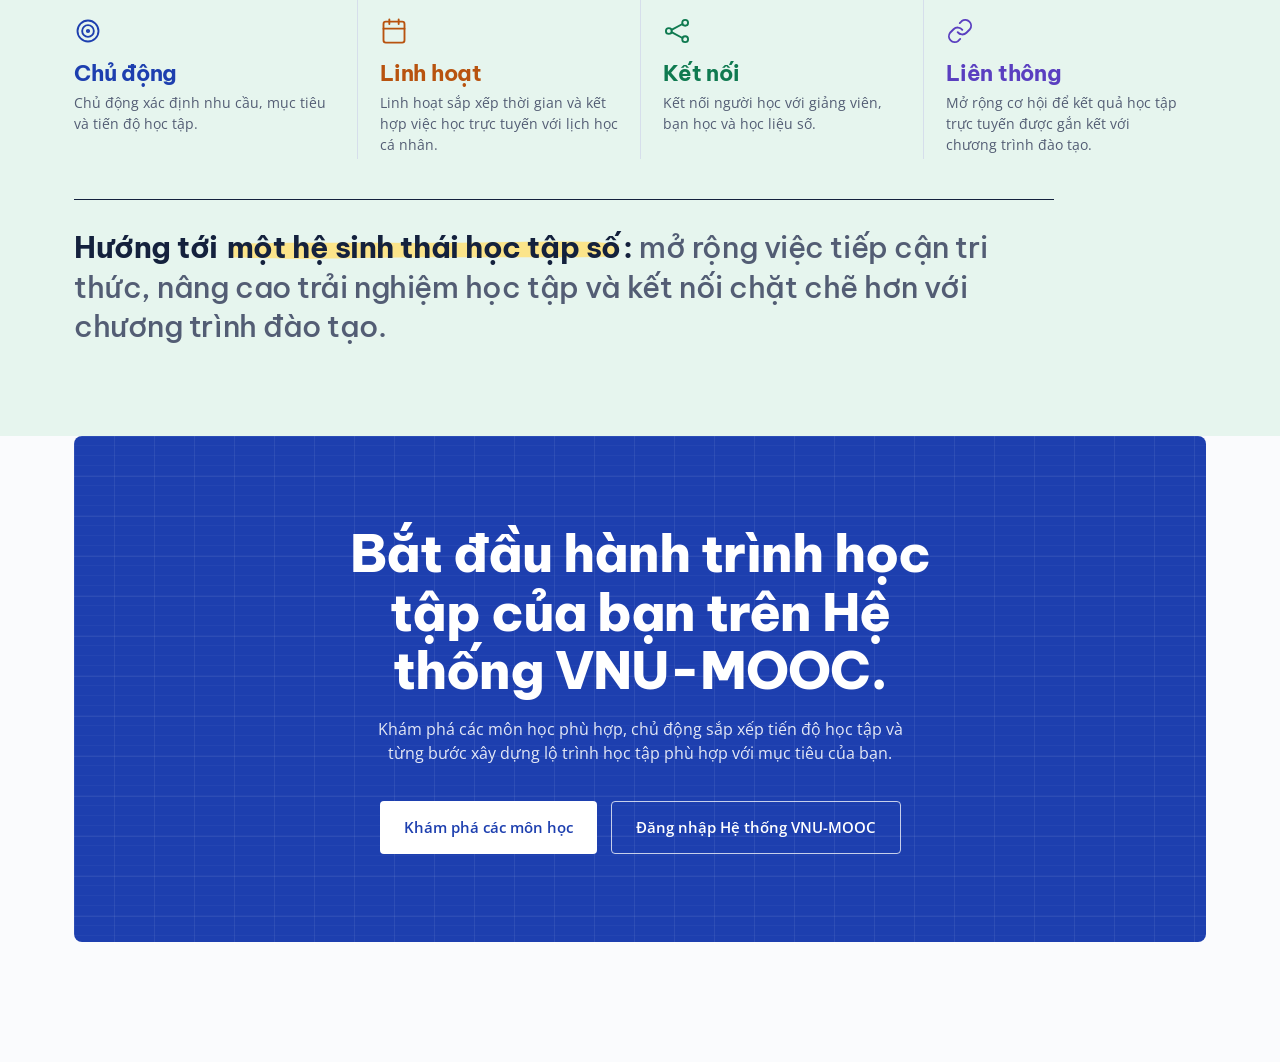
==== commit 16a4bf40: "Slideshow đơn vị thành viên lặp vô tận, mỗi đơn vị một nút; rà soát điện thoại - Slideshow dịch từng" ====
--- a/index.html
+++ b/index.html
@@ -334,7 +334,7 @@
     <div class="overview-copy vm-rise">
       <span class="eyebrow">Hiểu về nền tảng</span>
       <h2 class="title" id="overview-title">Hệ thống <span class="nw">VNU-MOOC</span> là gì?</h2>
-      <p class="lead">Hệ thống VNU-MOOC là nền tảng học tập số của ĐHQG-HCM – không gian kết nối tri thức từ cộng đồng học thuật với nhu cầu, mục tiêu và tiến độ riêng của từng người học. Nền tảng hỗ trợ người học củng cố kiến thức, kỹ năng, khám phá các lĩnh vực mới và chủ động xây dựng lộ trình học tập suốt đời.</p>
+      <p class="lead">Hệ thống <span class="nw">VNU-MOOC</span> là nền tảng học tập số của ĐHQG-HCM – không gian kết nối tri thức từ cộng đồng học thuật với nhu cầu, mục tiêu và tiến độ riêng của từng người học. Nền tảng hỗ trợ người học củng cố kiến thức, kỹ năng, khám phá các lĩnh vực mới và chủ động xây dựng lộ trình học tập suốt đời.</p>
     </div>
 
     <div class="vm-stage vm-rise-late" role="group" aria-label="Sơ đồ dòng chảy: Giảng viên tạo tri thức, Hệ thống VNU-MOOC là không gian học tập số, người học học tập theo nhu cầu và tiến độ phù hợp với bản thân">
@@ -421,7 +421,7 @@
 <!-- Thông điệp xuyên suốt -->
 <section class="manifesto" aria-label="Định vị Hệ thống VNU-MOOC">
   <div class="wrap">
-    <p class="reveal"><em>Hệ thống VNU-MOOC không chỉ cung cấp các môn học trực tuyến</em> mà còn là <strong>nền tảng học tập số đồng hành cùng người học</strong> trong suốt hành trình tri thức.</p>
+    <p class="reveal"><em>Hệ thống <span class="nw">VNU-MOOC</span> không chỉ cung cấp các môn học trực tuyến</em> mà còn là <strong>nền tảng học tập số đồng hành cùng người học</strong> trong suốt hành trình tri thức.</p>
   </div>
 </section>
 
@@ -430,7 +430,7 @@
   <div class="wrap">
     <div class="numbers-head">
       <div>
-        <span class="eyebrow reveal">Hệ thống VNU-MOOC trong những con số</span>
+        <span class="eyebrow reveal">Hệ thống <span class="nw">VNU-MOOC</span> trong những con số</span>
         <h2 class="title reveal d1">Từ 05 môn học đầu tiên<br>đến một hệ thống vận hành chính thức</h2>
       </div>
     </div>
@@ -473,9 +473,9 @@
   <div class="wrap">
     <div class="community-grid">
       <div>
-        <span class="eyebrow reveal">Đội ngũ xây dựng và phát triển Hệ thống VNU-MOOC</span>
+        <span class="eyebrow reveal">Đội ngũ xây dựng và phát triển Hệ thống <span class="nw">VNU-MOOC</span></span>
         <h2 class="title reveal d1">Được phát triển và xây dựng bởi đội ngũ chuyên gia &amp; giảng viên hàng đầu ĐHQG-HCM</h2>
-        <p class="lead reveal d2">Mỗi môn học trên Hệ thống VNU-MOOC là sản phẩm trí tuệ tập thể, được thiết kế và đảm bảo chất lượng bởi đội ngũ chuyên gia, giảng viên giàu kinh nghiệm từ các trường đại học thành viên và các đơn vị trực thuộc ĐHQG-HCM.</p>
+        <p class="lead reveal d2">Mỗi môn học trên Hệ thống <span class="nw">VNU-MOOC</span> là sản phẩm trí tuệ tập thể, được thiết kế và đảm bảo chất lượng bởi đội ngũ chuyên gia, giảng viên giàu kinh nghiệm từ các trường đại học thành viên và các đơn vị trực thuộc ĐHQG-HCM.</p>
 <div class="process team-roles" role="list">
  <div class="step reveal" role="listitem"><span class="n">01</span><div><h3>Chuyên gia &amp; giảng viên chuyên môn</h3><p>Mang kiến thức chuyên môn, góc nhìn nghiên cứu và kinh nghiệm thực tiễn nhằm đảm bảo chiều sâu học thuật, tính chính xác và độ thiết thực của nội dung môn học.</p></div></div>
  <div class="step reveal" role="listitem"><span class="n">02</span><div><h3>Chuyên gia sư phạm &amp; thiết kế học tập trực tuyến</h3><p>Chuyển hóa kiến thức chuyên môn thành trải nghiệm học tập trực tuyến lôi cuốn, hiệu quả.</p></div></div>
@@ -488,7 +488,7 @@
 
 <ol class="build-flow reveal" aria-label="Quy trình xây dựng môn học MOOC"><li><span class="bf-n">01</span><h3>Khởi lập</h3><p>Chọn lọc môn học, lập đề cương &amp; thành lập đội ngũ chuyên môn</p></li><li><span class="bf-n">02</span><h3>Sản xuất</h3><p>Tập huấn, số hóa bài giảng, sản xuất video &amp; tích hợp tương tác</p></li><li><span class="bf-n">03</span><h3>Vận hành</h3><p>Thẩm định chất lượng, xuất bản lên hệ thống &amp; cải tiến liên tục</p></li></ol><div class="logo-strip member-directory" id="cac-don-vi" aria-labelledby="members-title">
  <div class="member-heading"><div><span class="eyebrow">Hệ thống ĐHQG-HCM</span><h3 id="members-title">Các đơn vị thành viên</h3></div></div>
- <div class="member-slider" role="region" aria-roledescription="băng chuyền" aria-label="Các đơn vị thành viên"><ul class="member-track"><li><a class="member-card member-row" href="https://hcmut.edu.vn/" target="_blank" rel="noopener noreferrer"><span class="member-logo"><img src="assets/about/logos/hcmut.png" width="256" height="258" alt="" loading="lazy" decoding="async"></span><span class="member-name">Trường Đại học Bách khoa</span><span class="member-visit">Website chính thức <span aria-hidden="true">↗</span><span class="sr-only"> (mở trong thẻ mới)</span></span></a></li><li><a class="member-card member-row" href="https://hcmus.edu.vn/" target="_blank" rel="noopener noreferrer"><span class="member-logo"><img src="assets/about/logos/hcmus.png" width="488" height="400" alt="" loading="lazy" decoding="async"></span><span class="member-name">Trường Đại học Khoa học Tự nhiên</span><span class="member-visit">Website chính thức <span aria-hidden="true">↗</span><span class="sr-only"> (mở trong thẻ mới)</span></span></a></li><li><a class="member-card member-row" href="https://hcmussh.edu.vn/" target="_blank" rel="noopener noreferrer"><span class="member-logo"><img src="assets/about/logos/ussh.png" width="340" height="224" alt="" loading="lazy" decoding="async"></span><span class="member-name">Trường Đại học Khoa học Xã hội và Nhân văn</span><span class="member-visit">Website chính thức <span aria-hidden="true">↗</span><span class="sr-only"> (mở trong thẻ mới)</span></span></a></li><li><a class="member-card member-row" href="https://www.uit.edu.vn/" target="_blank" rel="noopener noreferrer"><span class="member-logo"><img src="assets/about/logos/uit.png" width="402" height="480" alt="" loading="lazy" decoding="async"></span><span class="member-name">Trường Đại học Công nghệ Thông tin</span><span class="member-visit">Website chính thức <span aria-hidden="true">↗</span><span class="sr-only"> (mở trong thẻ mới)</span></span></a></li><li><a class="member-card member-row" href="https://hcmiu.edu.vn/" target="_blank" rel="noopener noreferrer"><span class="member-logo"><img src="assets/about/logos/iu.png" width="300" height="300" alt="" loading="lazy" decoding="async"></span><span class="member-name">Trường Đại học Quốc tế</span><span class="member-visit">Website chính thức <span aria-hidden="true">↗</span><span class="sr-only"> (mở trong thẻ mới)</span></span></a></li><li><a class="member-card member-row" href="https://uel.edu.vn/" target="_blank" rel="noopener noreferrer"><span class="member-logo"><img src="assets/about/logos/uel.svg" width="320" height="320" alt="" loading="lazy" decoding="async"></span><span class="member-name">Trường Đại học Kinh tế – Luật</span><span class="member-visit">Website chính thức <span aria-hidden="true">↗</span><span class="sr-only"> (mở trong thẻ mới)</span></span></a></li><li><a class="member-card member-row" href="https://www.uhsvnu.edu.vn/" target="_blank" rel="noopener noreferrer"><span class="member-logo"><img src="assets/about/logos/uhs.png" width="359" height="400" alt="" loading="lazy" decoding="async"></span><span class="member-name">Trường Đại học Khoa học Sức khỏe</span><span class="member-visit">Website chính thức <span aria-hidden="true">↗</span><span class="sr-only"> (mở trong thẻ mới)</span></span></a></li><li><a class="member-card member-row" href="https://www.agu.edu.vn/" target="_blank" rel="noopener noreferrer"><span class="member-logo"><img src="assets/about/logos/agu.png" width="400" height="400" alt="" loading="lazy" decoding="async"></span><span class="member-name">Trường Đại học An Giang</span><span class="member-visit">Website chính thức <span aria-hidden="true">↗</span><span class="sr-only"> (mở trong thẻ mới)</span></span></a></li><li><a class="member-card member-row" href="https://www.hcmier.edu.vn/" target="_blank" rel="noopener noreferrer"><span class="member-logo"><img src="assets/about/logos/ier-mark.svg" width="62" height="60" alt="" loading="lazy" decoding="async"></span><span class="member-name">Viện Môi trường và Tài nguyên</span><span class="member-visit">Website chính thức <span aria-hidden="true">↗</span><span class="sr-only"> (mở trong thẻ mới)</span></span></a></li></ul></div><div class="scene-controls member-controls"><div class="dots member-dots" role="group" aria-label="Chọn nhóm đơn vị" data-dot-label="Xem nhóm {i} trên {n}"></div></div>
+ <div class="member-slider" role="region" aria-roledescription="băng chuyền" aria-label="Các đơn vị thành viên"><ul class="member-track"><li><a class="member-card member-row" href="https://hcmut.edu.vn/" target="_blank" rel="noopener noreferrer"><span class="member-logo"><img src="assets/about/logos/hcmut.png" width="256" height="258" alt="" loading="lazy" decoding="async"></span><span class="member-name">Trường Đại học Bách khoa</span><span class="member-visit">Website chính thức <span aria-hidden="true">↗</span><span class="sr-only"> (mở trong thẻ mới)</span></span></a></li><li><a class="member-card member-row" href="https://hcmus.edu.vn/" target="_blank" rel="noopener noreferrer"><span class="member-logo"><img src="assets/about/logos/hcmus.png" width="488" height="400" alt="" loading="lazy" decoding="async"></span><span class="member-name">Trường Đại học Khoa học Tự nhiên</span><span class="member-visit">Website chính thức <span aria-hidden="true">↗</span><span class="sr-only"> (mở trong thẻ mới)</span></span></a></li><li><a class="member-card member-row" href="https://hcmussh.edu.vn/" target="_blank" rel="noopener noreferrer"><span class="member-logo"><img src="assets/about/logos/ussh.png" width="340" height="224" alt="" loading="lazy" decoding="async"></span><span class="member-name">Trường Đại học Khoa học Xã hội và Nhân văn</span><span class="member-visit">Website chính thức <span aria-hidden="true">↗</span><span class="sr-only"> (mở trong thẻ mới)</span></span></a></li><li><a class="member-card member-row" href="https://www.uit.edu.vn/" target="_blank" rel="noopener noreferrer"><span class="member-logo"><img src="assets/about/logos/uit.png" width="402" height="480" alt="" loading="lazy" decoding="async"></span><span class="member-name">Trường Đại học Công nghệ Thông tin</span><span class="member-visit">Website chính thức <span aria-hidden="true">↗</span><span class="sr-only"> (mở trong thẻ mới)</span></span></a></li><li><a class="member-card member-row" href="https://hcmiu.edu.vn/" target="_blank" rel="noopener noreferrer"><span class="member-logo"><img src="assets/about/logos/iu.png" width="300" height="300" alt="" loading="lazy" decoding="async"></span><span class="member-name">Trường Đại học Quốc tế</span><span class="member-visit">Website chính thức <span aria-hidden="true">↗</span><span class="sr-only"> (mở trong thẻ mới)</span></span></a></li><li><a class="member-card member-row" href="https://uel.edu.vn/" target="_blank" rel="noopener noreferrer"><span class="member-logo"><img src="assets/about/logos/uel.svg" width="320" height="320" alt="" loading="lazy" decoding="async"></span><span class="member-name">Trường Đại học Kinh tế – Luật</span><span class="member-visit">Website chính thức <span aria-hidden="true">↗</span><span class="sr-only"> (mở trong thẻ mới)</span></span></a></li><li><a class="member-card member-row" href="https://www.uhsvnu.edu.vn/" target="_blank" rel="noopener noreferrer"><span class="member-logo"><img src="assets/about/logos/uhs.png" width="359" height="400" alt="" loading="lazy" decoding="async"></span><span class="member-name">Trường Đại học Khoa học Sức khỏe</span><span class="member-visit">Website chính thức <span aria-hidden="true">↗</span><span class="sr-only"> (mở trong thẻ mới)</span></span></a></li><li><a class="member-card member-row" href="https://www.agu.edu.vn/" target="_blank" rel="noopener noreferrer"><span class="member-logo"><img src="assets/about/logos/agu.png" width="400" height="400" alt="" loading="lazy" decoding="async"></span><span class="member-name">Trường Đại học An Giang</span><span class="member-visit">Website chính thức <span aria-hidden="true">↗</span><span class="sr-only"> (mở trong thẻ mới)</span></span></a></li><li><a class="member-card member-row" href="https://www.hcmier.edu.vn/" target="_blank" rel="noopener noreferrer"><span class="member-logo"><img src="assets/about/logos/ier-mark.svg" width="62" height="60" alt="" loading="lazy" decoding="async"></span><span class="member-name">Viện Môi trường và Tài nguyên</span><span class="member-visit">Website chính thức <span aria-hidden="true">↗</span><span class="sr-only"> (mở trong thẻ mới)</span></span></a></li></ul></div><div class="scene-controls member-controls"><div class="dots member-dots" role="group" aria-label="Chọn đơn vị" data-dot-label="Xem đơn vị {i} trên {n}: {name}"></div></div>
  <div class="member-heading member-heading-secondary"><h3>Các đơn vị trực thuộc</h3></div>
 <ul class="member-row-list"><li><a class="member-card member-row" href="https://ptnk.edu.vn/" target="_blank" rel="noopener noreferrer"><span class="member-logo"><img src="assets/about/logos/ptnk-mark.svg" width="100" height="98" alt="" loading="lazy" decoding="async"></span><span class="member-name">Trường Phổ thông Năng khiếu</span><span class="member-kind">Trường phổ thông chuyên</span><span class="member-visit">Website chính thức <span aria-hidden="true">↗</span><span class="sr-only"> (mở trong thẻ mới)</span></span></a></li><li><a class="member-card member-row" href="https://innovationhub.vnuhcm.edu.vn/vi" target="_blank" rel="noopener noreferrer"><span class="member-logo"><img src="assets/about/logos/vih-mark.svg" width="320" height="114" alt="" loading="lazy" decoding="async"></span><span class="member-name">Trung tâm Đổi mới sáng tạo <span class="nw">ĐHQG-HCM</span></span><span class="member-kind">VNUHCM Innovation Hub</span><span class="member-visit">Website chính thức <span aria-hidden="true">↗</span><span class="sr-only"> (mở trong thẻ mới)</span></span></a></li></ul>
 </div>
@@ -529,7 +529,7 @@
 <figure class="devices reveal">
  <div class="laptop"><div class="screen real-screen"><img src="assets/about/learning.webp" alt="Giao diện bài học với nội dung môn học và câu hỏi tương tác trên Hệ thống VNU-MOOC" width="1600" height="762" class="" loading="lazy" decoding="async"></div></div><div class="laptop-base"></div>
  <div class="phone" aria-hidden="true"><div class="phone-screen"><span class="phone-label">Kết nối khi học</span><strong>Trao đổi &amp;<br>thảo luận</strong><div class="discussion-item">Đặt câu hỏi về bài học</div><div class="discussion-item discussion-blue">Trao đổi với giảng viên</div><div class="discussion-item">Học hỏi từ bạn học</div><small>Minh họa trải nghiệm</small></div></div>
- <figcaption>Học liệu và tương tác trên Hệ thống VNU-MOOC</figcaption>
+ <figcaption>Học liệu và tương tác trên Hệ thống <span class="nw">VNU-MOOC</span></figcaption>
 </figure>
   </div>
 </section>
@@ -539,7 +539,7 @@
   <div class="wrap">
     <span class="eyebrow reveal">Đồng hành cùng người học</span>
     <h2 class="title reveal d1">Từ bước đệm đầu tiên đến suốt hành trình tri thức</h2>
-    <p class="lead reveal d2">Hệ thống VNU-MOOC hiện diện ở từng chặng – từ những ngày đầu làm quen với môi trường số đến cơ hội gắn kết kết quả học tập với lộ trình đào tạo chính thức.</p>
+    <p class="lead reveal d2">Hệ thống <span class="nw">VNU-MOOC</span> hiện diện ở từng chặng – từ những ngày đầu làm quen với môi trường số đến cơ hội gắn kết kết quả học tập với lộ trình đào tạo chính thức.</p>
 
     <div class="journey-grid">
       <div class="tstep reveal">
@@ -581,7 +581,7 @@
     <h2 class="title reveal d1" id="modes-title">Ba hình thức học tập</h2>
     <div class="audience-grid">
       <article class="audience-card reveal"><span class="audience-index">01</span><h3>Học liệu bổ trợ</h3><p>Người học chủ động học thêm để củng cố kiến thức, bổ sung những nội dung còn chưa vững hoặc khám phá một lĩnh vực mới.</p></article>
-      <article class="audience-card reveal d1"><span class="audience-index">02</span><h3>Học tập kết hợp (Blended Learning)</h3><p>Người học tiếp thu một phần nội dung trên Hệ thống VNU-MOOC, sau đó tiếp tục thảo luận, thực hành và tương tác trực tiếp với giảng viên.</p></article>
+      <article class="audience-card reveal d1"><span class="audience-index">02</span><h3>Học tập kết hợp (Blended Learning)</h3><p>Người học tiếp thu một phần nội dung trên Hệ thống <span class="nw">VNU-MOOC</span>, sau đó tiếp tục thảo luận, thực hành và tương tác trực tiếp với giảng viên.</p></article>
       <article class="audience-card reveal d2"><span class="audience-index">03</span><h3>Học và tích lũy tín chỉ</h3><p>Người học hoàn thành học phần, tham gia kiểm tra, đánh giá độc lập và được xem xét công nhận, tích lũy tín chỉ theo quy định.</p></article>
     </div>
   </div>
@@ -652,7 +652,7 @@
 <dialog id="courses-dialog" aria-labelledby="courses-title"><div class="dialog-head"><span class="eyebrow">Khám phá nội dung</span><button type="button" class="dialog-close" aria-label="Đóng giới thiệu môn học">×</button></div><h2 id="courses-title">Môn học trên Hệ thống <span class="nw">VNU-MOOC</span></h2><p>Trong năm học 2026–2027, 33 môn học MOOC được triển khai ở nhiều lĩnh vực.</p><ul class="topic-list"><li>Lý luận chính trị</li><li>Công nghệ thông tin</li><li>Khoa học cơ bản</li><li>Khoa học xã hội</li><li>Kinh tế - kinh doanh</li><li>Sức khỏe</li></ul><h3>Các môn học nền tảng</h3><p>Ba môn bổ trợ Vật lý, Hóa học và Sinh học giúp người học củng cố kiến thức cần thiết.</p><img src="assets/about/foundation.webp" alt="Các môn bổ trợ Vật lý, Hóa học và Sinh học" width="1600" height="900" class="" loading="lazy" decoding="async"><h3>Ba hình thức học tập</h3><ol class="dialog-list"><li><strong>Học liệu bổ trợ:</strong> củng cố kiến thức hoặc khám phá lĩnh vực mới.</li><li><strong>Học tập kết hợp:</strong> học trực tuyến kết hợp thảo luận, thực hành trên lớp.</li><li><strong>Học và tích lũy tín chỉ:</strong> hoàn thành học phần, tham gia kiểm tra, đánh giá độc lập và được xem xét công nhận theo quy định.</li></ol><p class="dialog-note">Việc công nhận và chuyển đổi tín chỉ phụ thuộc nội dung học tập, kết quả đánh giá và quy định của cơ sở đào tạo.</p></dialog>
 <dialog id="login-dialog" aria-labelledby="login-title"><div class="dialog-head"><span class="eyebrow">Truy cập hệ thống</span><button type="button" class="dialog-close" aria-label="Đóng thông tin đăng nhập">×</button></div><h2 id="login-title">Đăng nhập Hệ thống <span class="nw">VNU-MOOC</span></h2><p>Để truy cập đúng hệ thống, hãy sử dụng đường dẫn và làm theo hướng dẫn đăng nhập do cơ sở đào tạo của bạn cung cấp.</p><p class="dialog-note">Nếu chưa có thông tin truy cập, hãy liên hệ đầu mối hỗ trợ tại cơ sở đào tạo đang theo học.</p></dialog>
 <dialog id="guide-dialog" aria-labelledby="guide-title"><div class="dialog-head"><span class="eyebrow">Làm quen với nền tảng</span><button type="button" class="dialog-close" aria-label="Đóng hướng dẫn">×</button></div><h2 id="guide-title">Bắt đầu sử dụng Hệ thống <span class="nw">VNU-MOOC</span></h2><ol class="dialog-list"><li><strong>Truy cập hệ thống</strong> theo hướng dẫn của cơ sở đào tạo.</li><li><strong>Tìm hiểu môn học:</strong> đọc giới thiệu, đề cương và yêu cầu học tập.</li><li><strong>Học và thực hành:</strong> xem bài giảng, sử dụng học liệu và thực hiện hoạt động tương tác.</li><li><strong>Trao đổi khi cần:</strong> đặt câu hỏi trong hoạt động thảo luận hoặc gửi yêu cầu hỗ trợ kỹ thuật.</li></ol><p class="dialog-note">Với học phần dự kiến tích lũy tín chỉ, cần theo dõi riêng hướng dẫn đăng ký, đánh giá và công nhận kết quả của cơ sở đào tạo.</p></dialog>
-<dialog id="support-dialog" aria-labelledby="support-title"><div class="dialog-head"><span class="eyebrow">Hỗ trợ người học</span><button type="button" class="dialog-close" aria-label="Đóng thông tin hỗ trợ">×</button></div><h2 id="support-title">Khi cần hỗ trợ kỹ thuật</h2><p>Trong quá trình sử dụng Hệ thống VNU-MOOC, bạn có thể gửi yêu cầu qua khung chat trên hệ thống. Mô tả vấn đề và nội dung đang truy cập để bộ phận hỗ trợ có cơ sở hướng dẫn.</p><p class="dialog-note">Nếu chưa đăng nhập được, hãy liên hệ đầu mối hỗ trợ tại cơ sở đào tạo của bạn.</p></dialog>
+<dialog id="support-dialog" aria-labelledby="support-title"><div class="dialog-head"><span class="eyebrow">Hỗ trợ người học</span><button type="button" class="dialog-close" aria-label="Đóng thông tin hỗ trợ">×</button></div><h2 id="support-title">Khi cần hỗ trợ kỹ thuật</h2><p>Trong quá trình sử dụng Hệ thống <span class="nw">VNU-MOOC</span>, bạn có thể gửi yêu cầu qua khung chat trên hệ thống. Mô tả vấn đề và nội dung đang truy cập để bộ phận hỗ trợ có cơ sở hướng dẫn.</p><p class="dialog-note">Nếu chưa đăng nhập được, hãy liên hệ đầu mối hỗ trợ tại cơ sở đào tạo của bạn.</p></dialog>
 
 <script src="assets/about/about.js" defer></script>
 </body>
--- a/assets/about/about.css
+++ b/assets/about/about.css
@@ -169,17 +169,19 @@
 .member-row .member-name{grid-area:name;max-width:none;font-size:14px;line-height:1.35}
 .member-row .member-kind{grid-area:kind;margin-top:2px;font-size:12px}
 .member-row .member-visit{grid-area:visit;padding-top:4px;margin-top:0;font-size:11px}
-.member-slider{position:relative}
-.member-track{position:relative;display:flex;gap:16px;list-style:none;overflow-x:auto;overscroll-behavior-x:contain;scroll-snap-type:x mandatory;scrollbar-width:none;padding:2px 0}
-.member-track::-webkit-scrollbar{display:none}
-.member-track>li{flex:none;scroll-snap-align:start}
-.member-track:focus-visible{outline:3px solid #e57400;outline-offset:4px}
-.member-controls{max-width:none;margin:8px 0 0;justify-content:flex-start}
+.member-slider{position:relative;overflow:hidden;padding:2px 0;touch-action:pan-y}
+.member-track{display:flex;gap:16px;width:max-content;list-style:none;transition:transform .7s cubic-bezier(.4,0,.2,1);will-change:transform}
+.member-track.no-anim{transition:none}
+.member-track>li{flex:none}
+.member-track a{-webkit-user-drag:none;user-select:none}
+.member-track img{pointer-events:none}
+.member-controls{max-width:none;margin:10px 0 0;justify-content:center}
 .member-row-list{display:flex;flex-wrap:wrap;gap:16px;list-style:none}
-@media(max-width:600px){.member-card.member-row{--row-w:272px;height:96px;padding:10px 14px;grid-template-columns:60px minmax(0,1fr)}.member-row .member-logo{width:60px;height:54px}.member-row .member-name{font-size:13px}}
+@media(max-width:600px){.member-dots .scene-dot{width:28px}.member-card.member-row{--row-w:272px;height:96px;padding:10px 14px;grid-template-columns:60px minmax(0,1fr)}.member-row .member-logo{width:60px;height:54px}.member-row .member-name{font-size:13px}}
 
 .journey-grid{display:grid;grid-template-columns:repeat(4,minmax(0,1fr));gap:20px;margin-top:36px}
 .journey-grid .tcard{height:100%}
 .journey-grid .tstep::before{display:none}
 @media(max-width:960px){.journey-grid{grid-template-columns:1fr 1fr}}
 @media(max-width:600px){.journey-grid{grid-template-columns:1fr;gap:14px}}
+@media(max-width:520px){.vm-chips{grid-template-columns:repeat(3,minmax(0,1fr));gap:8px}.vm-chip{padding:12px 6px;gap:8px}.vm-chip span{font-size:12px}}
--- a/assets/about/notebook.css
+++ b/assets/about/notebook.css
@@ -29,6 +29,7 @@
 /* Eyebrow → ghi chú bút đỏ bên lề, viết thường */
 .eyebrow{font-family:var(--hand);font-size:24px;font-weight:400;letter-spacing:0;text-transform:none;color:var(--pen);transform:rotate(-1.2deg);transform-origin:left center}
 .eyebrow::before{display:none}
+.eyebrow{display:inline-block}
 .hero .eyebrow{color:var(--pen)}
 .journey .eyebrow{color:#ffd3d8}
 .dialog-head .eyebrow,.member-heading .eyebrow{font-size:21px}
